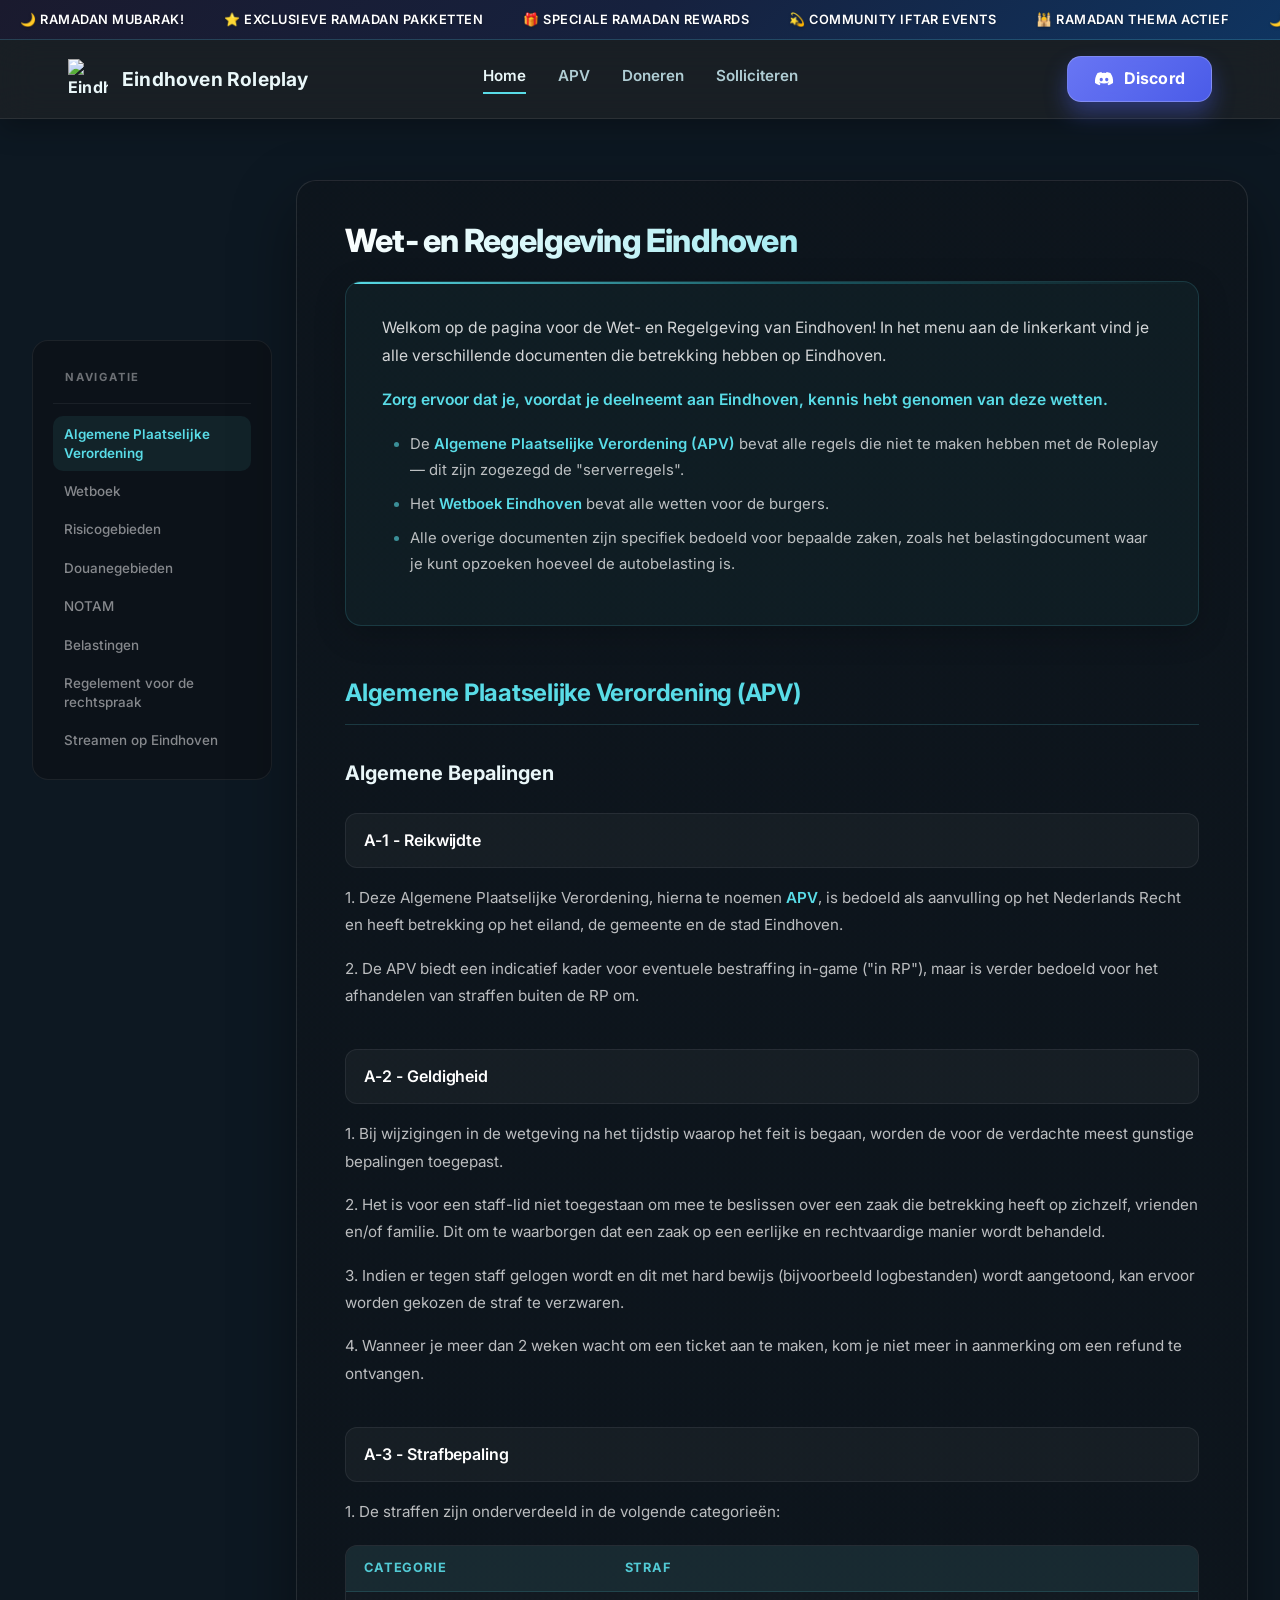
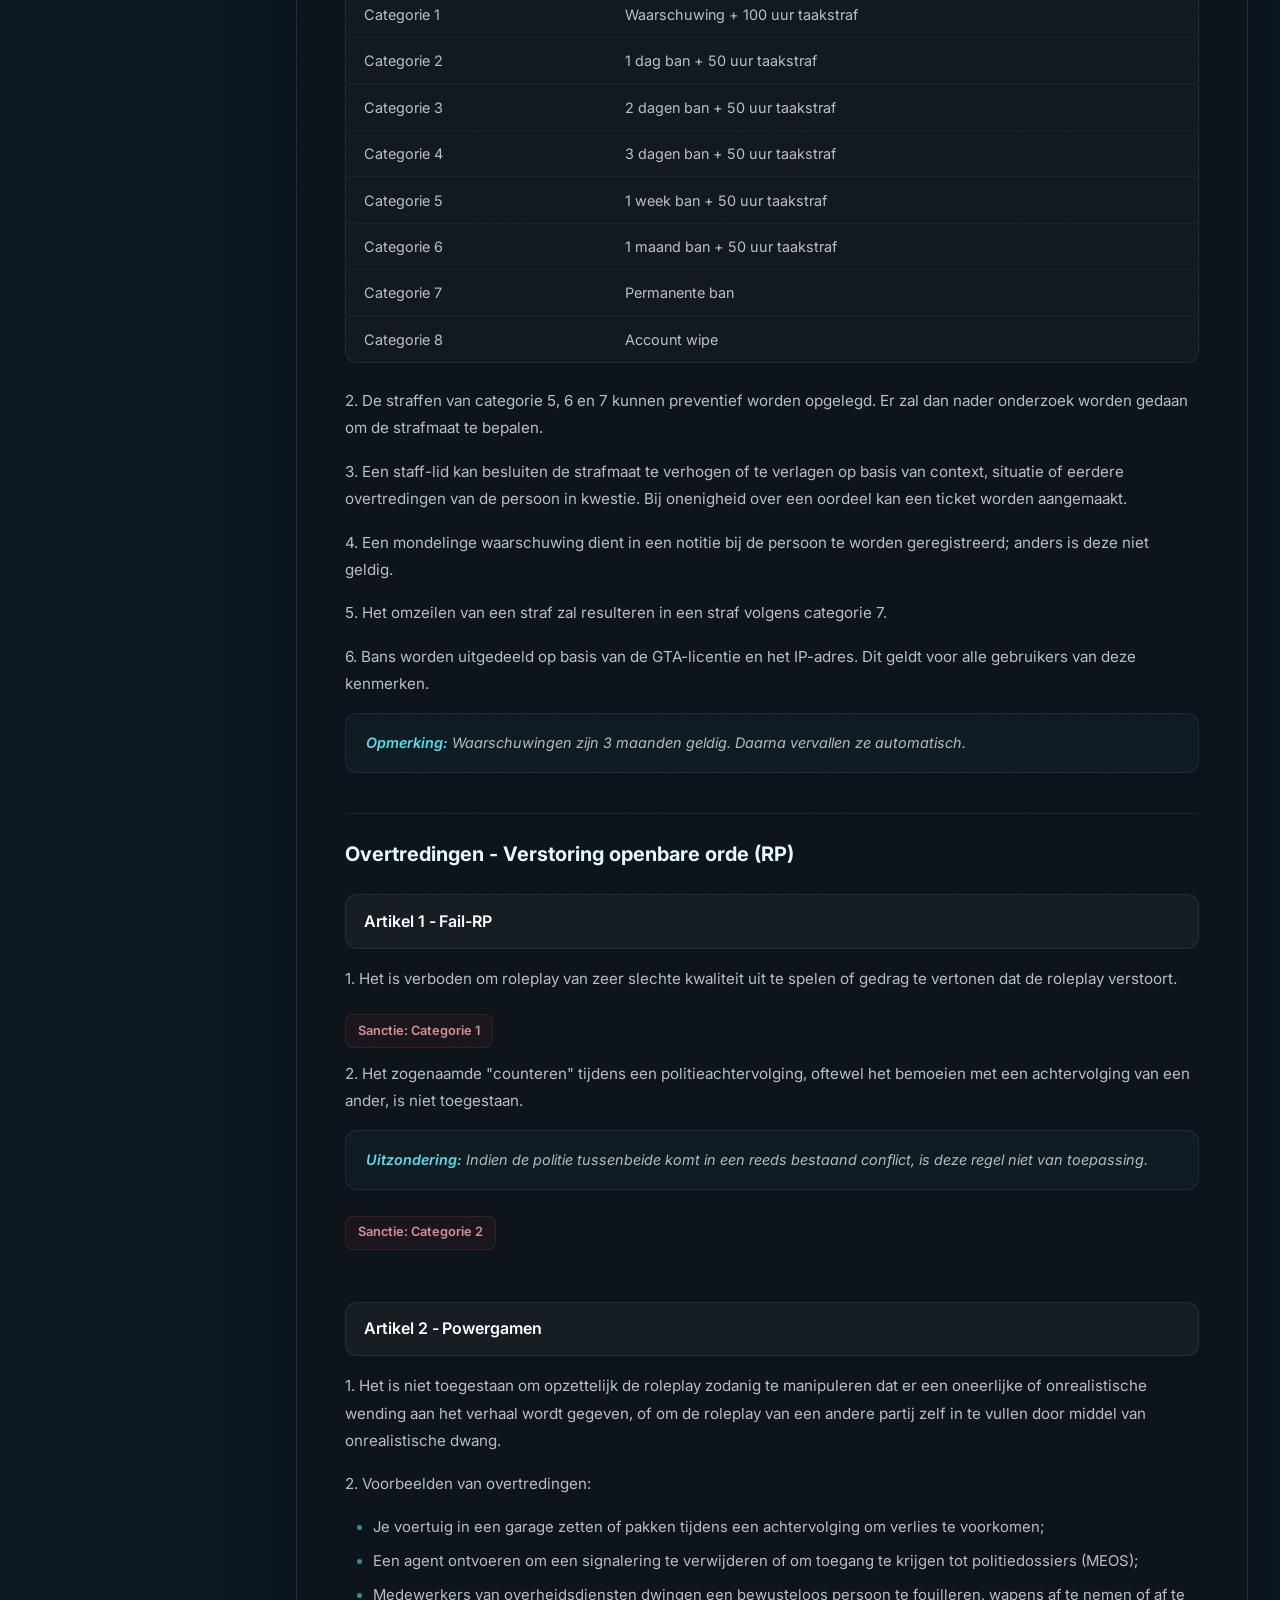
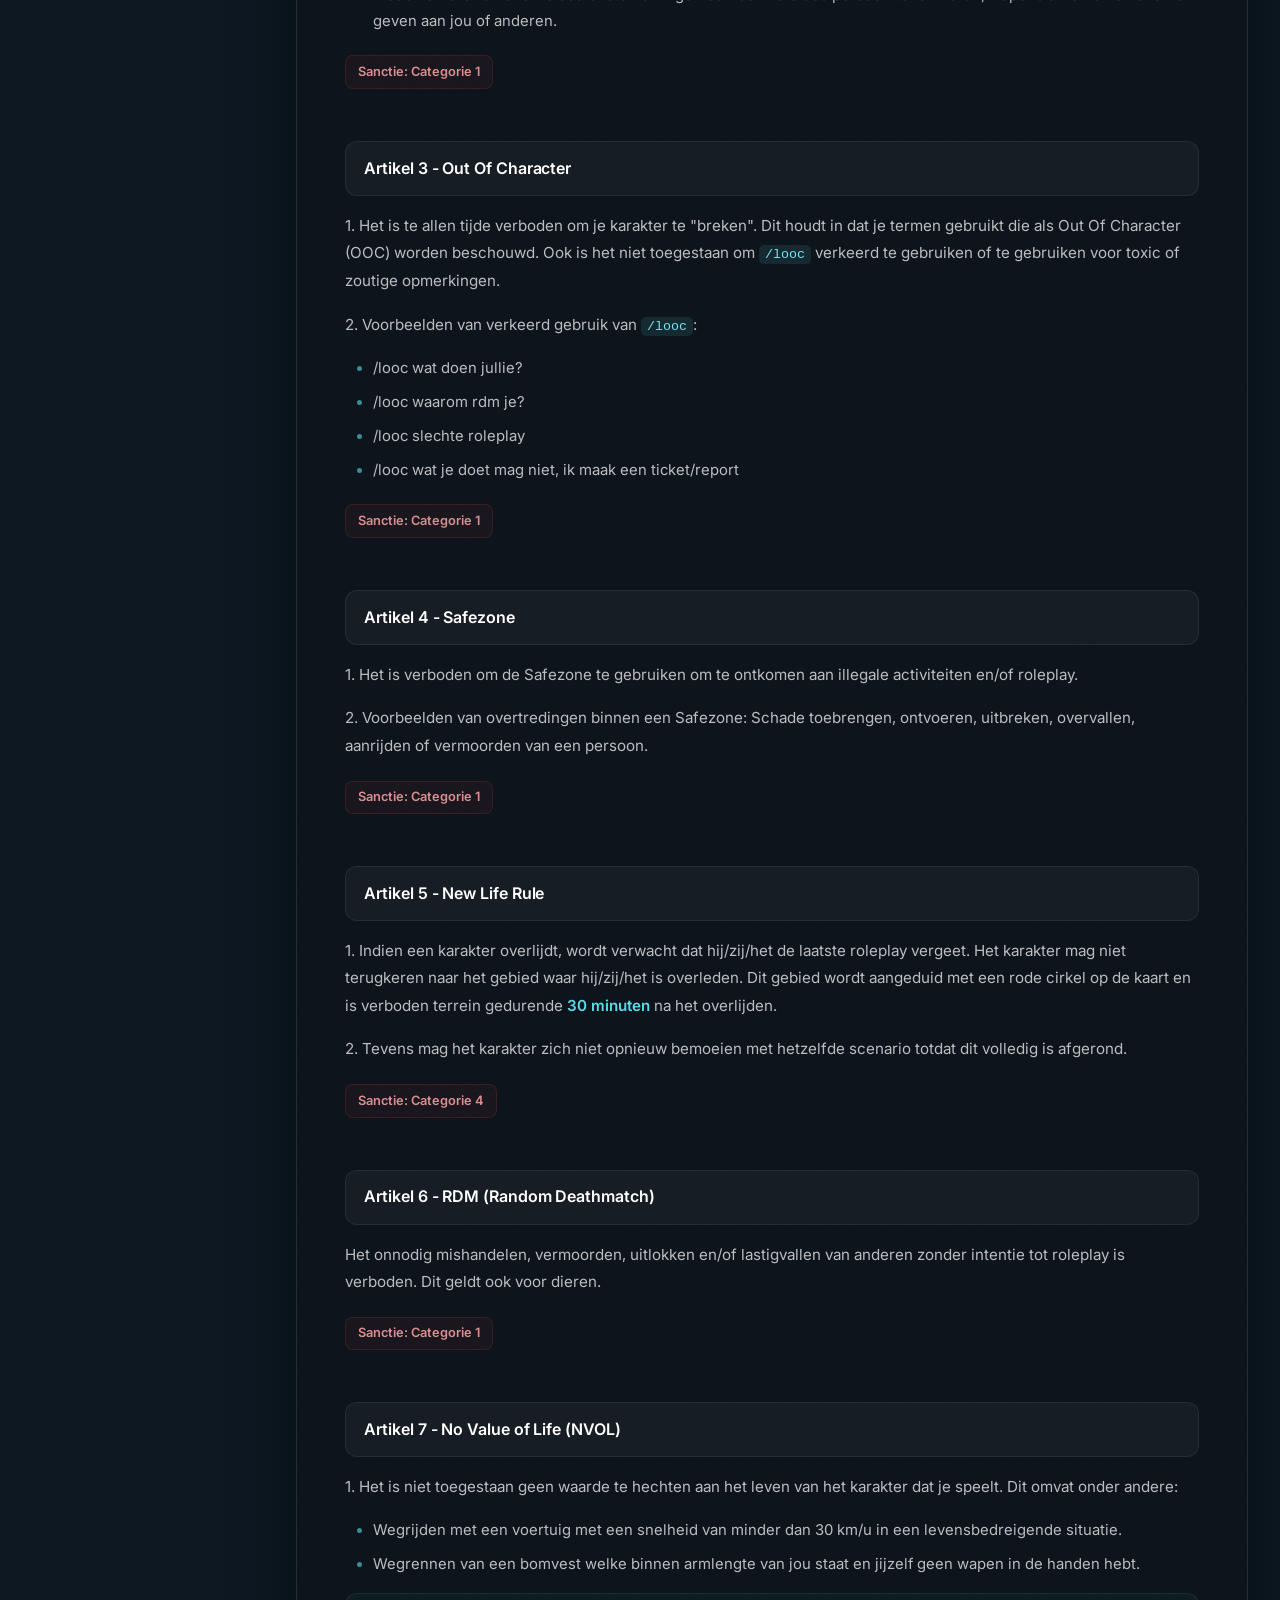
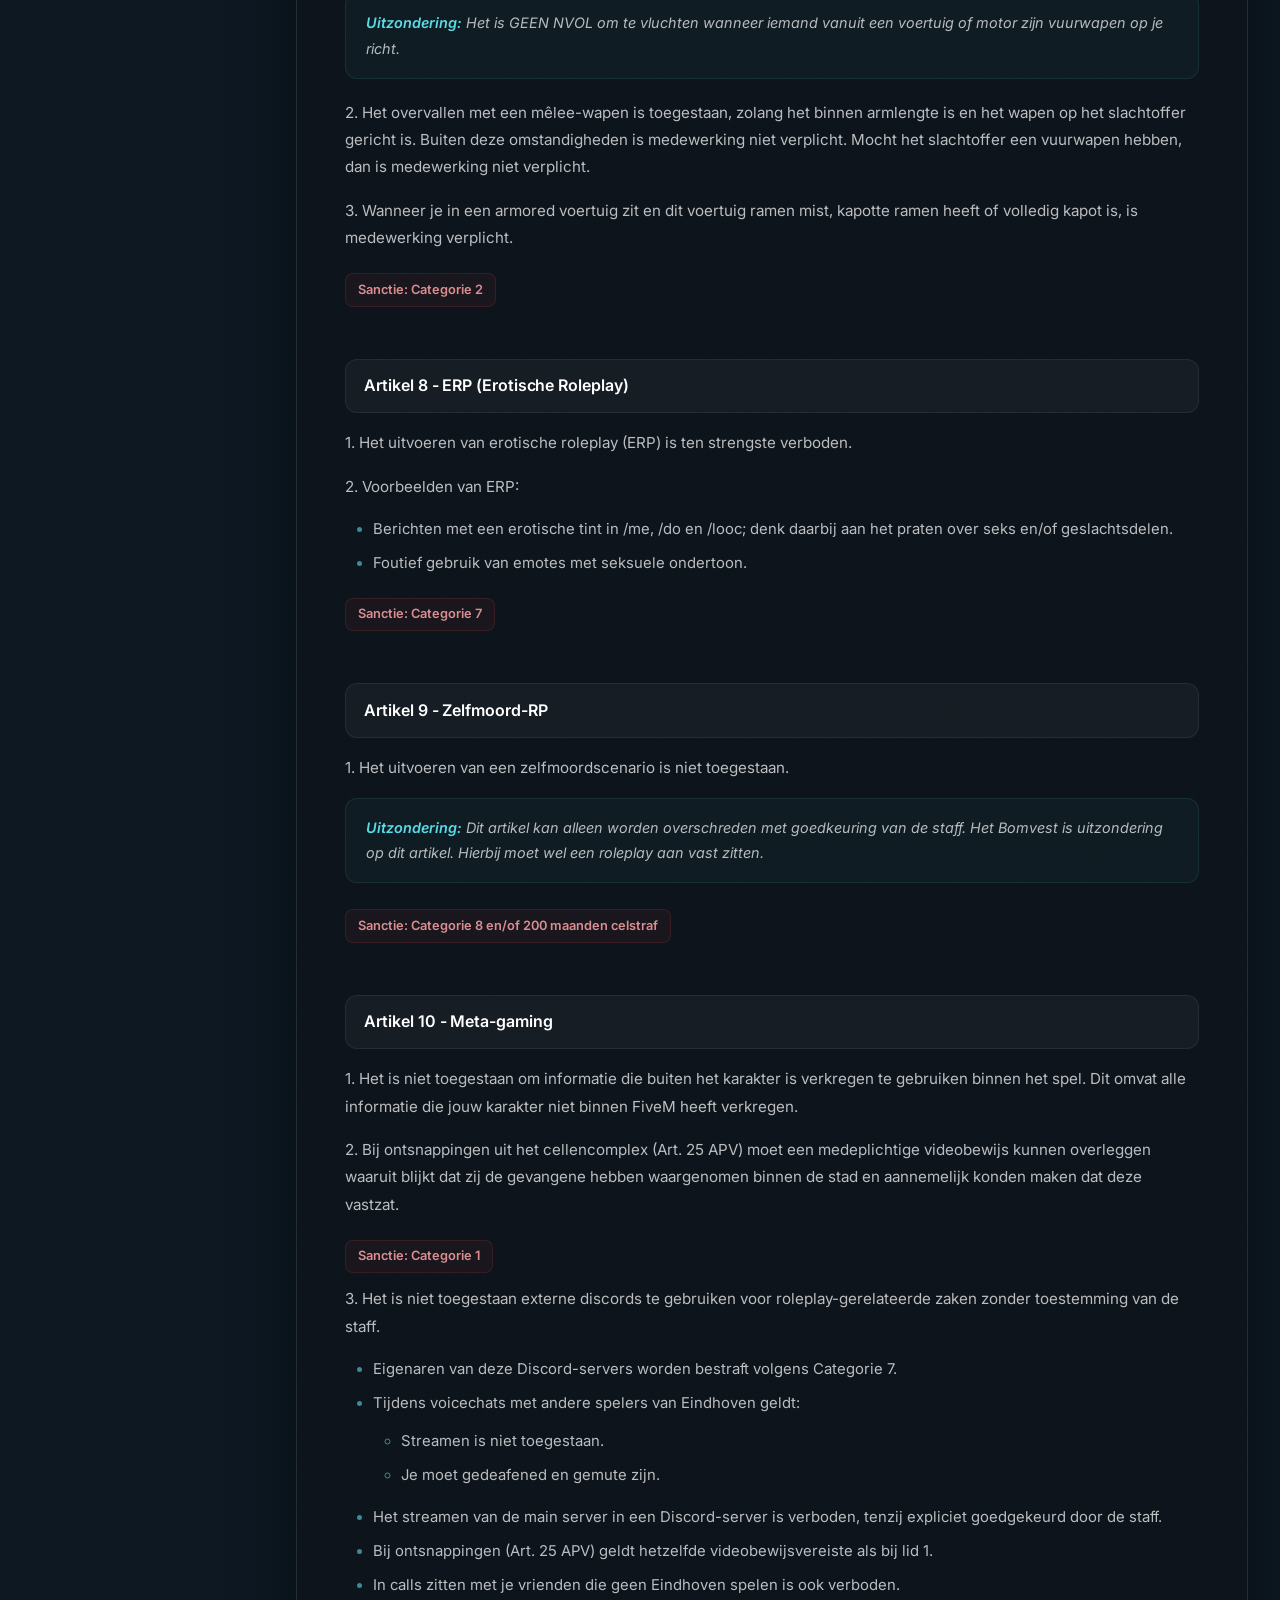
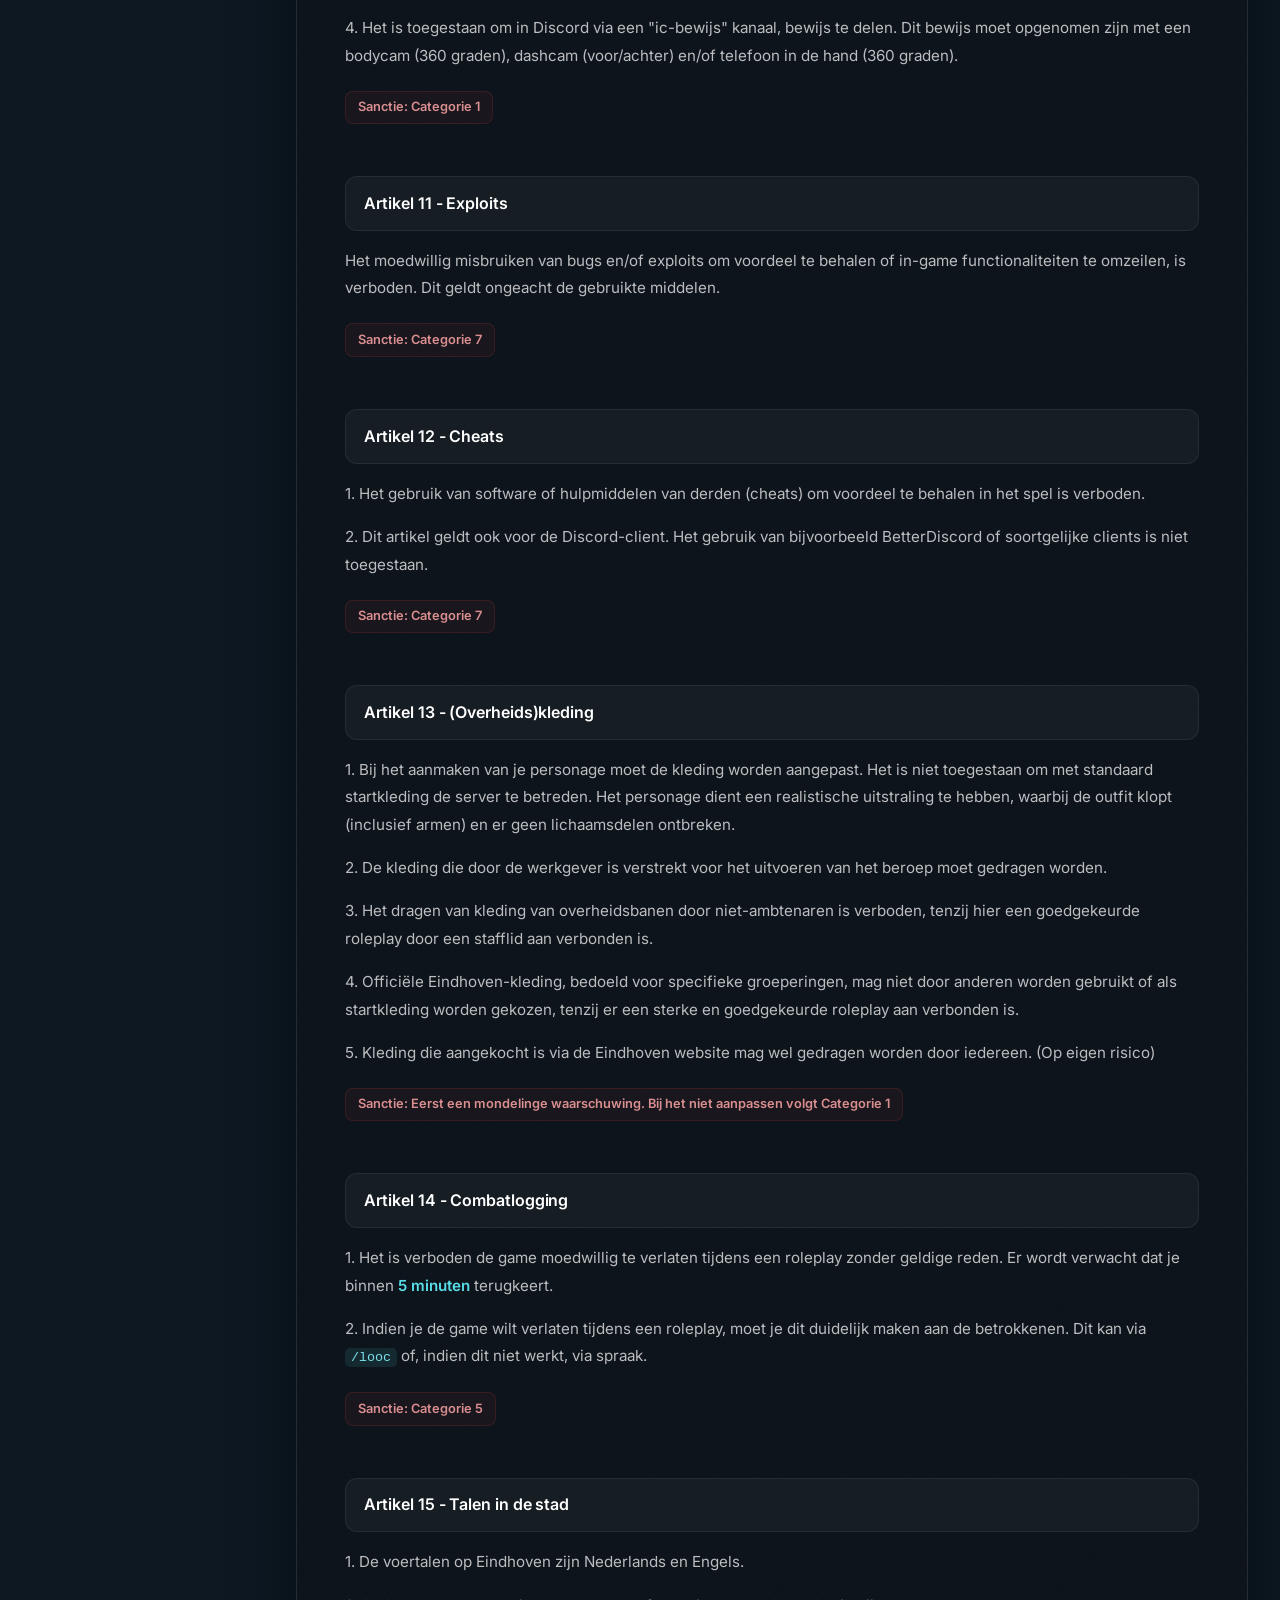
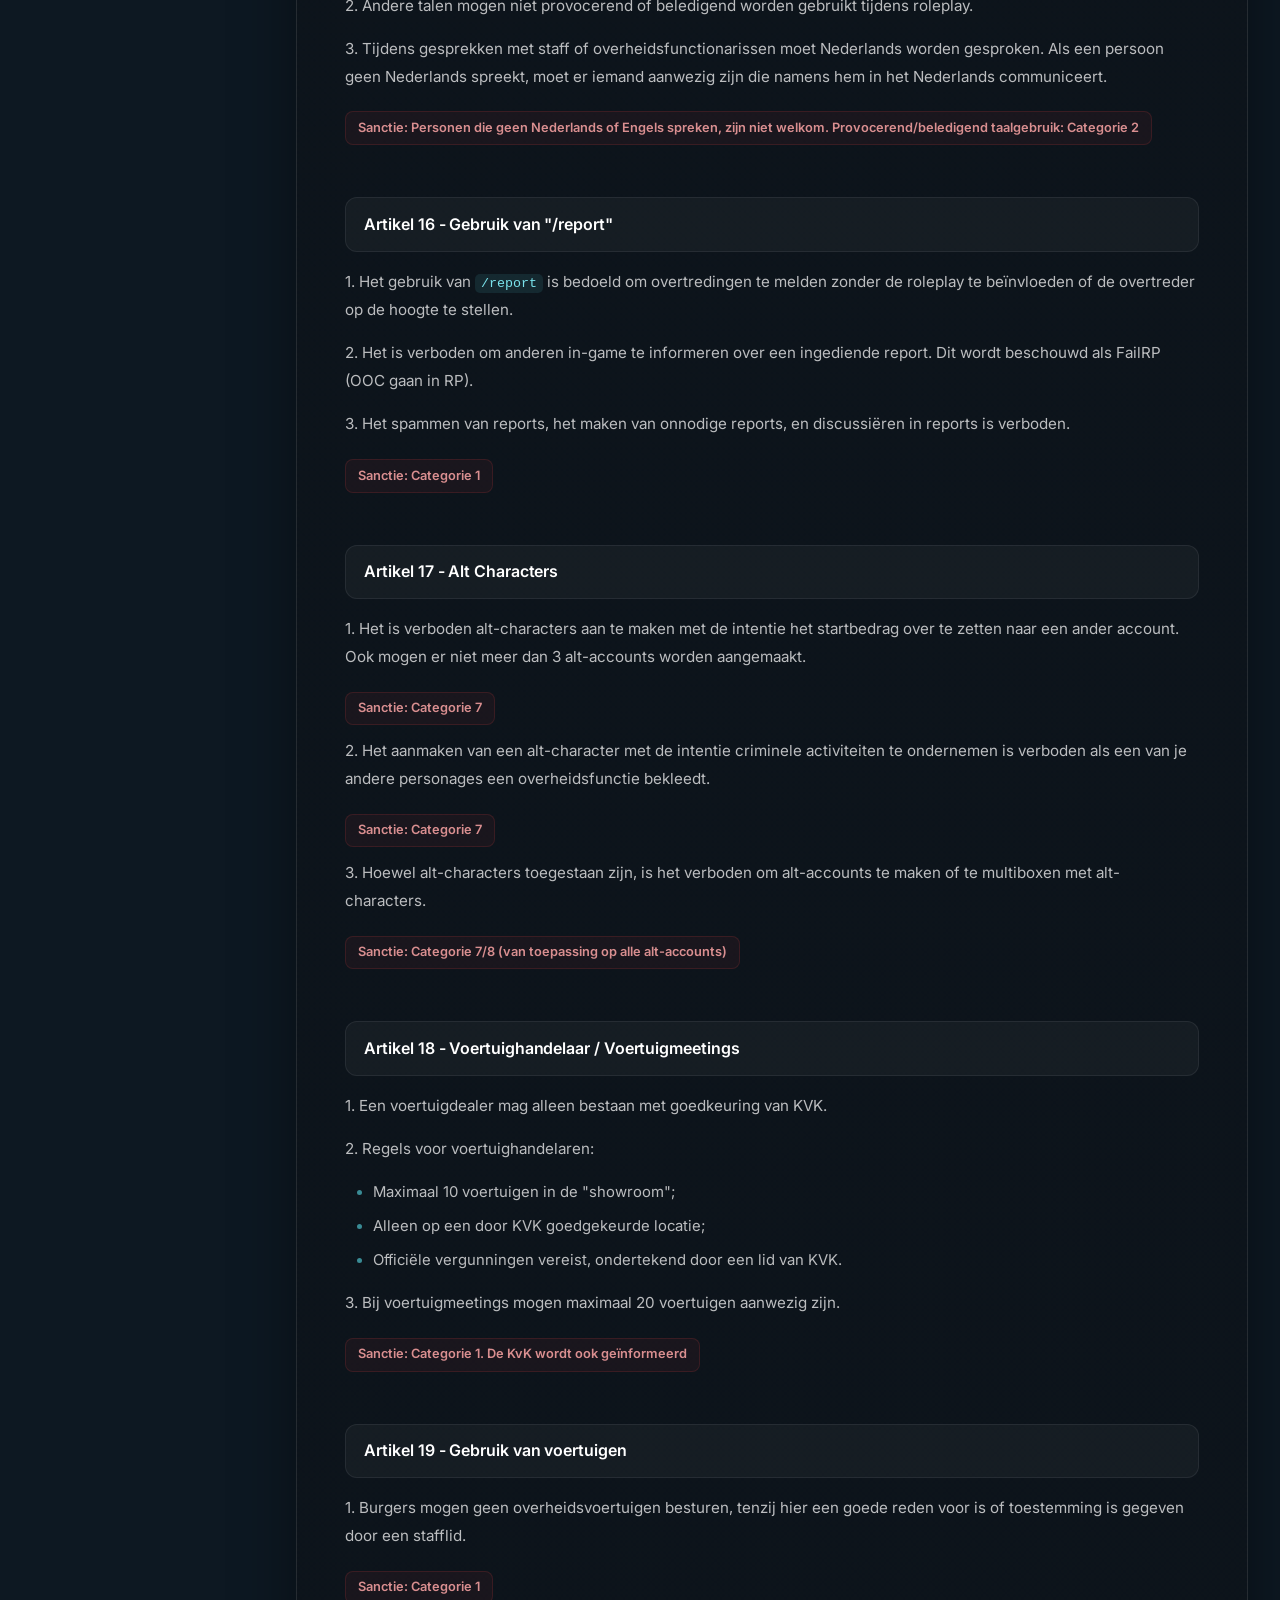
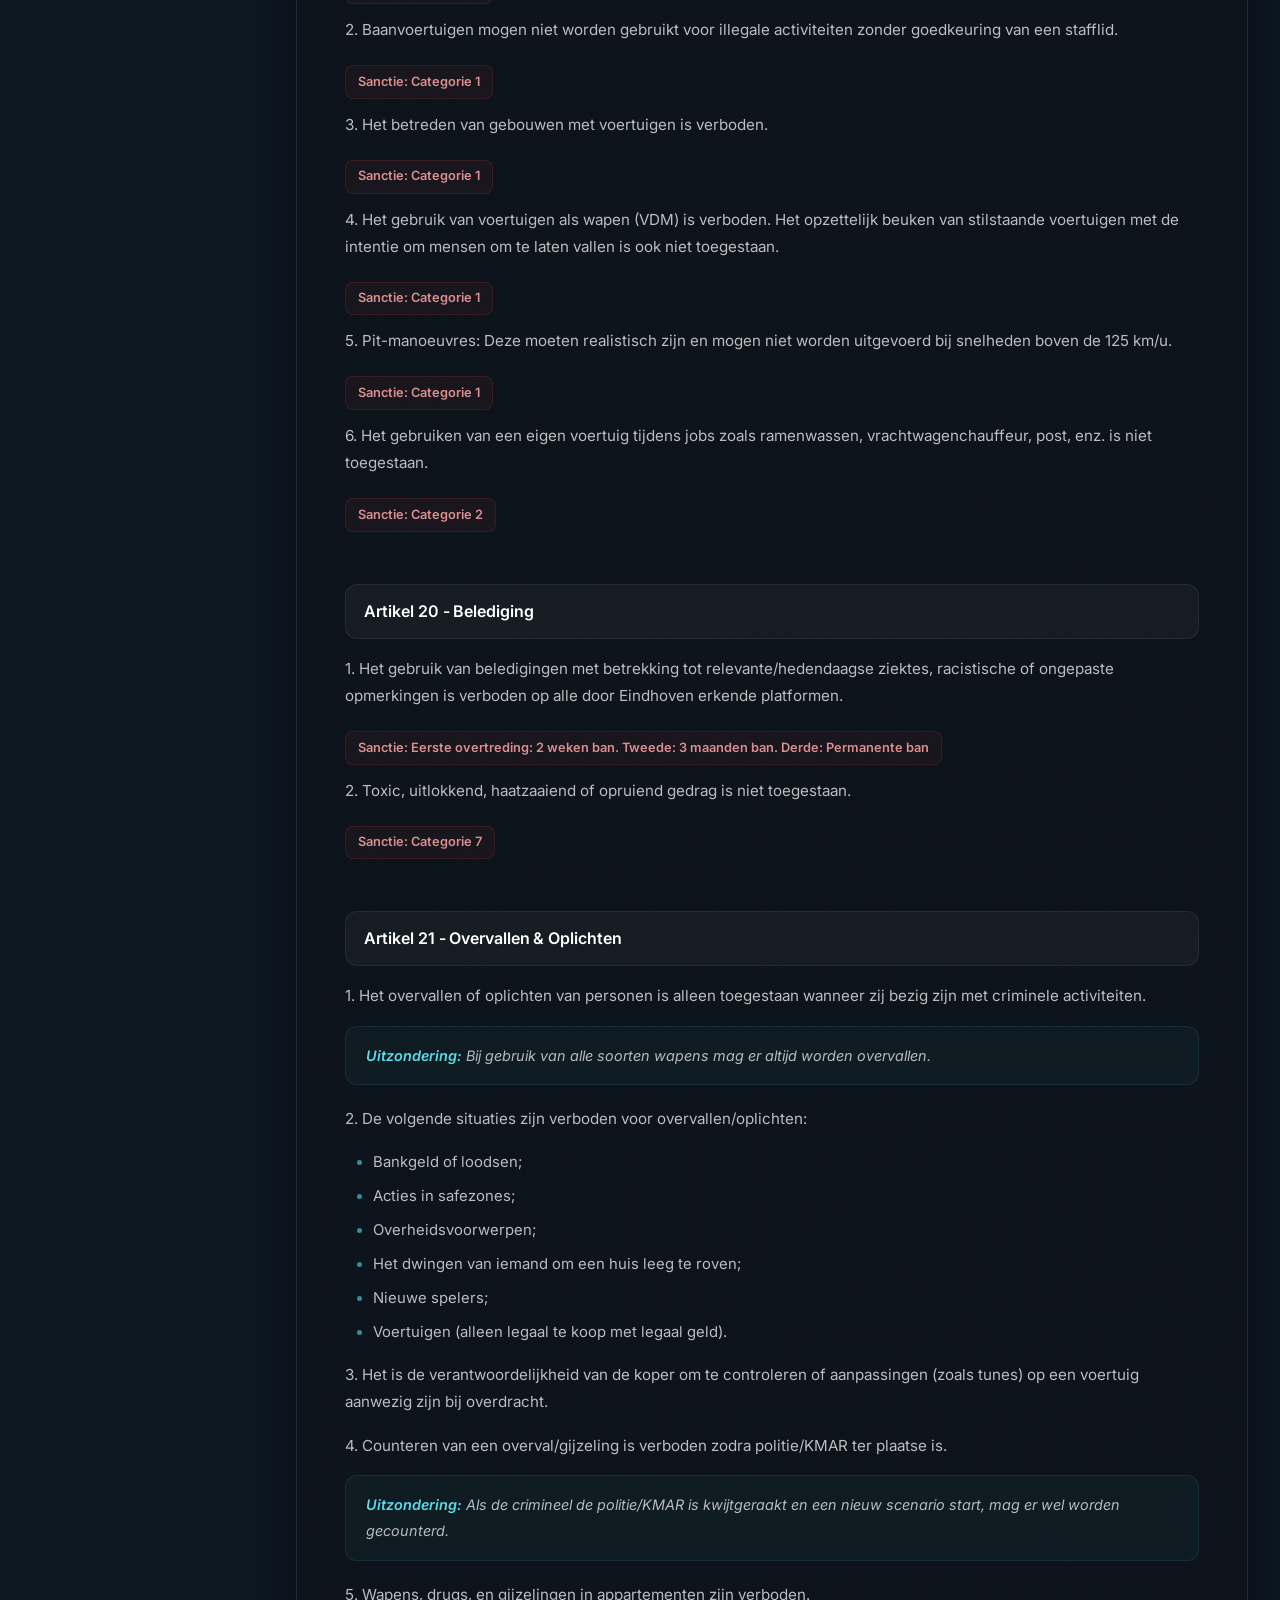
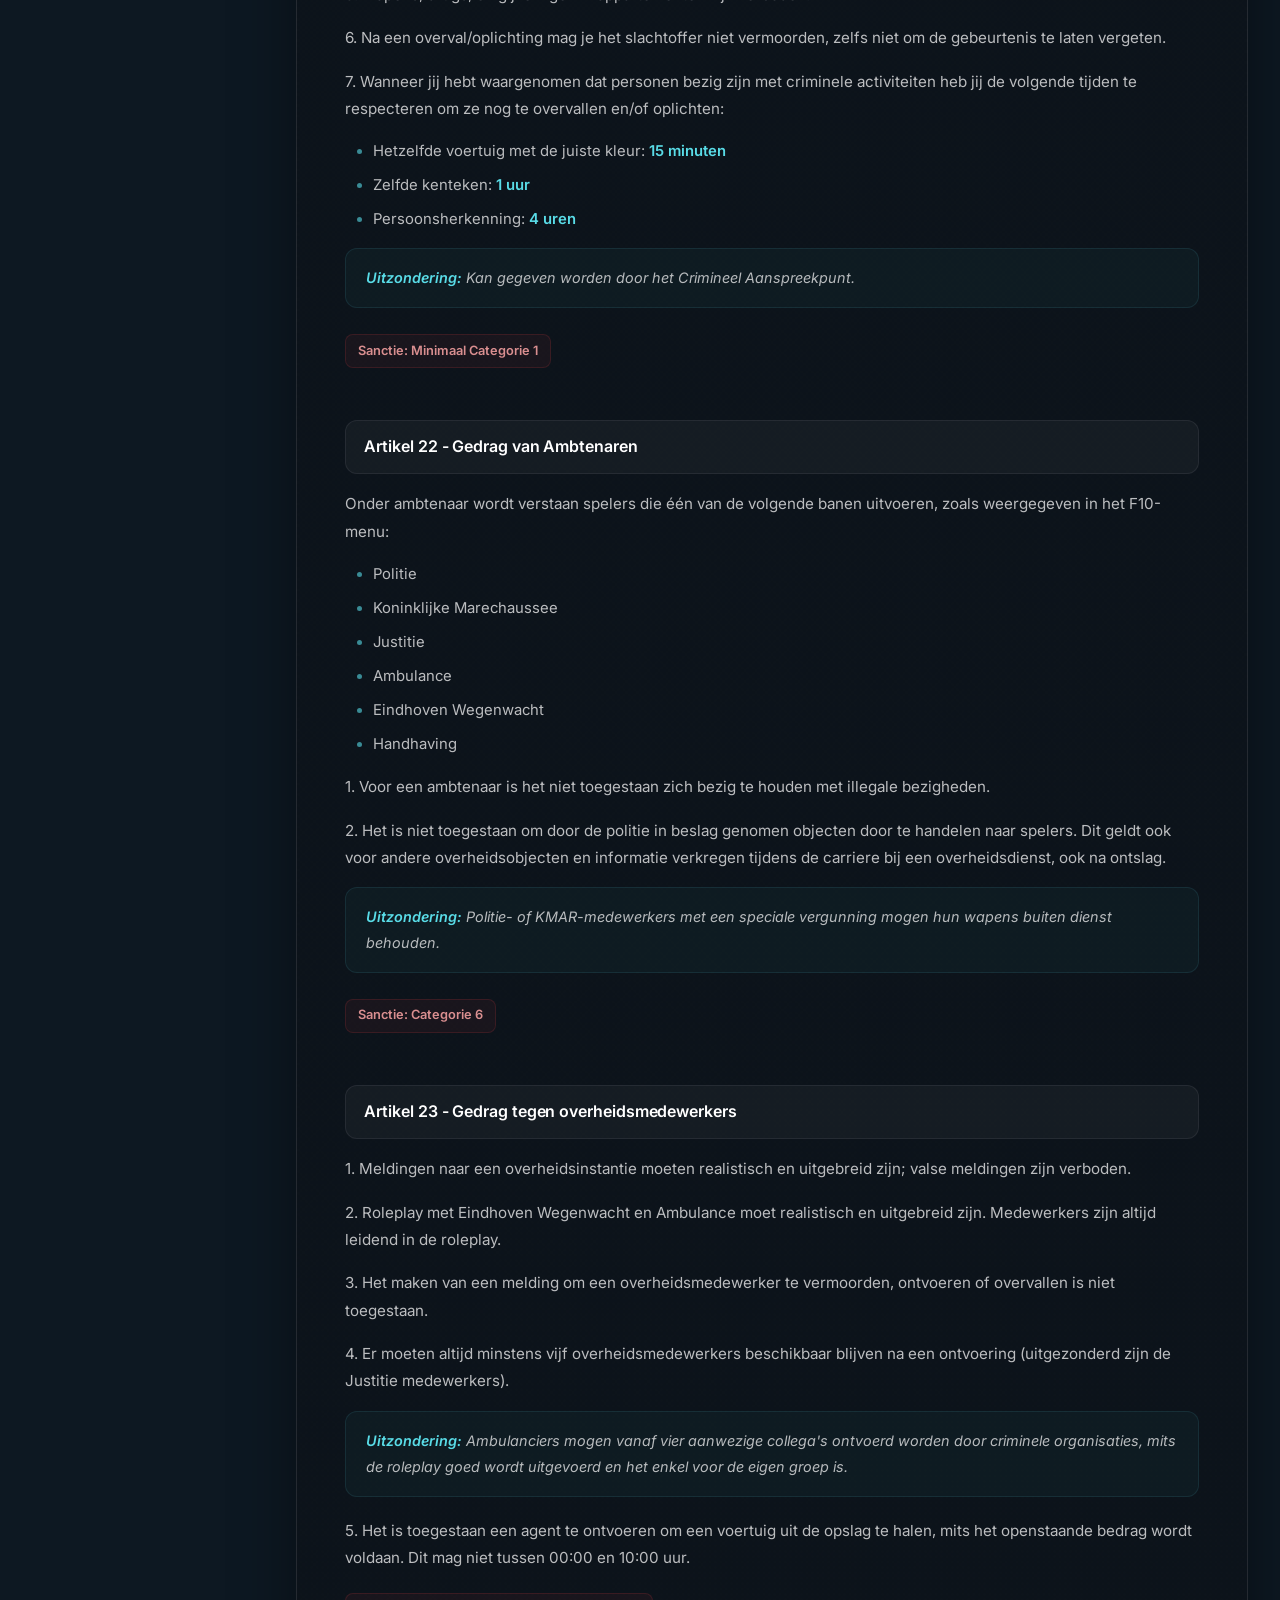
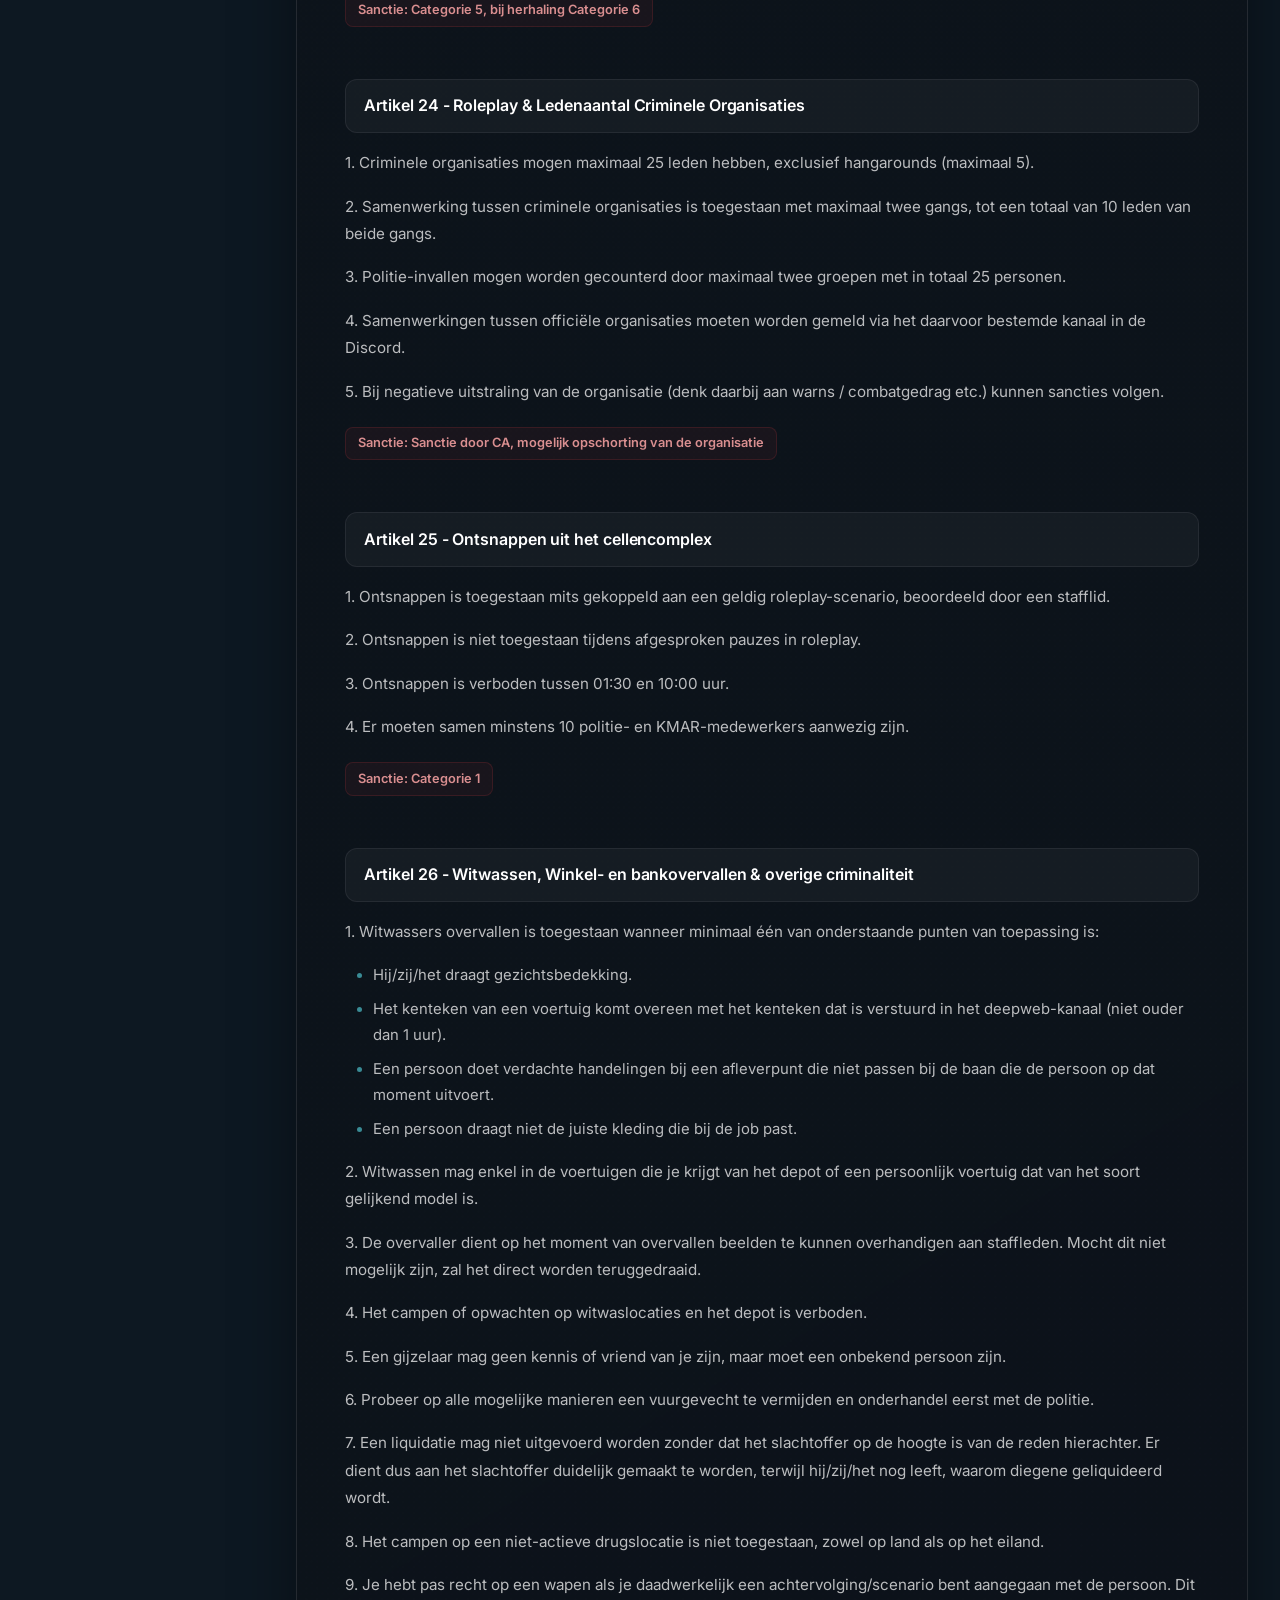
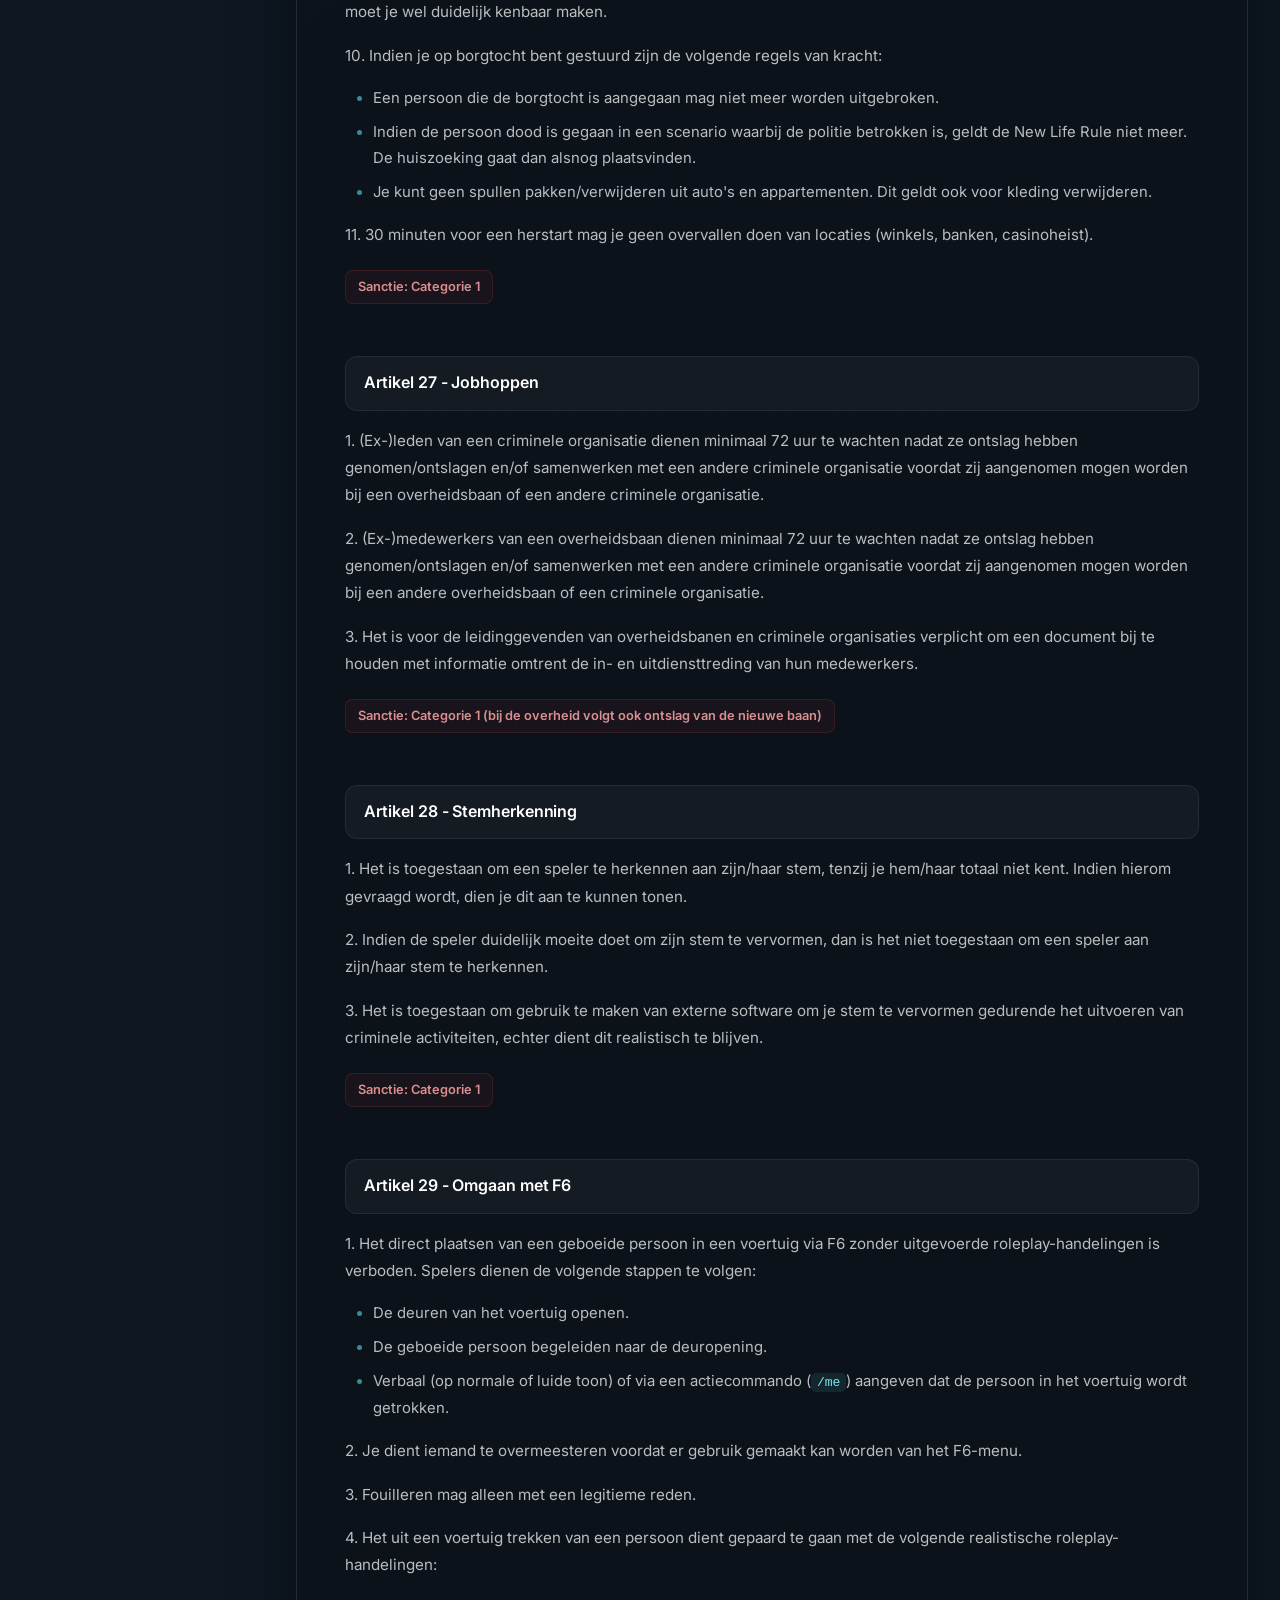
==== apv/index.html @ 14b37cbc "Create index.html" ====
<!DOCTYPE html>
<html lang="nl">
  <head>
    <meta charset="UTF-8" />
    <meta name="viewport" content="width=device-width, initial-scale=1.0" />
    <title>Eindhoven Roleplay | Regels & Wetgeving</title>
    <meta
      name="description"
      content="De officiële regelgeving van Eindhoven Roleplay: APV, Wetboek, Rechtspraak en meer."
    />
    <link rel="preconnect" href="https://fonts.googleapis.com" />
    <link rel="preconnect" href="https://fonts.gstatic.com" crossorigin />
    <link rel="dns-prefetch" href="https://fonts.googleapis.com" />
    <link rel="dns-prefetch" href="https://fonts.gstatic.com" />
    <link rel="dns-prefetch" href="https://discord.gg" />
    <link rel="dns-prefetch" href="https://eindhoven-roleplay.tebex.io" />
    <link
      href="https://fonts.googleapis.com/css2?family=Inter:wght@300;400;500;600;700;800;900&display=swap"
      rel="stylesheet"
    />
    <link rel="icon" type="image/png" href="../assets/images/favicon.png" />
    <link rel="stylesheet" href="../assets/css/styles.css" />
    <link rel="prefetch" href="/home" />
    <link rel="prefetch" href="/solliciteren" />
    <style>
      /* ── Performance ── */
      .docs-sidebar {
        will-change: transform;
        contain: layout style paint;
      }
      .docs-content {
        contain: layout style;
      }
      .docs-content section {
        contain: layout style;
      }

      /* ── Base ── */
      body.rules-page {
        background: #0d1822;
        min-height: 100vh;
      }

      .rules-layout {
        padding-top: 140px;
        min-height: 100vh;
      }

      .docs-container {
        display: grid;
        grid-template-columns: 260px 1fr;
        gap: 1.5rem;
        max-width: 1920px;
        margin: 0 auto;
        padding: 2.5rem 2rem 4rem;
        min-height: calc(100vh - 140px);
        contain: layout style;
        box-sizing: border-box;
        width: 100%;
        overflow: hidden;
      }

      /* ═══════════════════════════════════════
         SIDEBAR
         ═══════════════════════════════════════ */
      .docs-sidebar {
        position: sticky;
        top: 160px;
        height: fit-content;
        max-height: calc(100vh - 180px);
        overflow-y: auto;
        padding: 1.25rem;
        background: rgba(13, 18, 26, 0.95);
        border-radius: 16px;
        border: 1px solid rgba(255, 255, 255, 0.07);
      }

      .sidebar-header {
        display: flex;
        align-items: center;
        gap: 10px;
        padding: 0.5rem 0.75rem 1rem;
        margin-bottom: 0.25rem;
        border-bottom: 1px solid rgba(255, 255, 255, 0.06);
      }

      .sidebar-header span {
        font-size: 0.7rem;
        font-weight: 700;
        text-transform: uppercase;
        letter-spacing: 0.16em;
        color: rgba(255, 255, 255, 0.4);
      }

      .docs-sidebar nav ul {
        list-style: none;
        display: flex;
        flex-direction: column;
        gap: 2px;
        padding-top: 0.5rem;
      }

      .docs-sidebar nav ul li a {
        display: flex;
        align-items: center;
        padding: 0.55rem 0.7rem;
        border-radius: 10px;
        color: rgba(255, 255, 255, 0.5);
        font-size: 0.84rem;
        font-weight: 500;
        line-height: 1.4;
        transition: color 0.2s ease, background-color 0.2s ease;
        text-decoration: none;
      }

      .docs-sidebar nav ul li a:hover {
        background: rgba(255, 255, 255, 0.05);
        color: rgba(255, 255, 255, 0.85);
      }

      .docs-sidebar nav ul li a.active {
        background: rgba(89, 220, 231, 0.08);
        color: #59dce7;
        font-weight: 600;
      }

      .docs-sidebar::-webkit-scrollbar {
        width: 3px;
      }
      .docs-sidebar::-webkit-scrollbar-track {
        background: transparent;
      }
      .docs-sidebar::-webkit-scrollbar-thumb {
        background: rgba(255, 255, 255, 0.1);
        border-radius: 3px;
      }
      .docs-sidebar::-webkit-scrollbar-thumb:hover {
        background: rgba(255, 255, 255, 0.2);
      }

      /* ═══════════════════════════════════════
         MAIN CONTENT AREA
         ═══════════════════════════════════════ */
      .docs-content {
        padding: 2.5rem 3rem;
        background: linear-gradient(150deg, rgba(14, 21, 29, 0.95), rgba(11, 16, 23, 0.98));
        border-radius: 20px;
        border: 1px solid rgba(255, 255, 255, 0.1);
        box-shadow: 0 24px 64px rgba(0, 0, 0, 0.4);
        min-height: 800px;
      }

      /* ── Section Spacing ── */
      .docs-content section + section {
        margin-top: 4rem;
        padding-top: 3rem;
        border-top: 1px solid rgba(255, 255, 255, 0.06);
      }

      /* ── Typography ── */
      .docs-content h1 {
        font-size: 2.25rem;
        margin-bottom: 1.25rem;
        color: #eaf7f9;
        font-weight: 800;
        line-height: 1.25;
        letter-spacing: -0.025em;
        background: linear-gradient(135deg, #ffffff 0%, #59dce7 100%);
        -webkit-background-clip: text;
        -webkit-text-fill-color: transparent;
        background-clip: text;
      }

      .docs-content h2 {
        font-size: 1.5rem;
        margin: 3rem 0 1.25rem;
        padding-bottom: 0.75rem;
        border-bottom: 1px solid rgba(89, 220, 231, 0.18);
        color: #59dce7;
        font-weight: 700;
        letter-spacing: -0.01em;
      }

      .docs-content h3 {
        font-size: 1.25rem;
        margin: 2.5rem 0 1rem;
        padding-top: 1.5rem;
        border-top: 1px solid rgba(255, 255, 255, 0.06);
        color: #eaf7f9;
        font-weight: 700;
      }

      .docs-content h1 + h3,
      .docs-content h2 + h3,
      .docs-content .docs-intro + h3,
      .docs-content section > h3:first-of-type {
        border-top: none;
        padding-top: 0;
        margin-top: 2rem;
      }

      .docs-content h4 {
        font-size: 1rem;
        margin: 2.5rem 0 1rem;
        padding: 0.85rem 1.15rem;
        background: rgba(255, 255, 255, 0.04);
        border: 1px solid rgba(255, 255, 255, 0.07);
        border-radius: 12px;
        color: #ffffff;
        font-weight: 600;
        letter-spacing: -0.005em;
      }

      .docs-content h1 + h4,
      .docs-content h2 + h4,
      .docs-content h3 + h4,
      .docs-content .docs-intro + h4,
      .docs-content section > h4:first-of-type {
        margin-top: 1.5rem;
      }

      .docs-content p {
        margin-bottom: 1rem;
        line-height: 1.8;
        color: rgba(255, 255, 255, 0.72);
        font-size: 0.95rem;
      }

      .docs-content ul,
      .docs-content ol {
        margin: 0.75rem 0 1rem 1.75rem;
        color: rgba(255, 255, 255, 0.72);
      }

      .docs-content li {
        margin-bottom: 0.5rem;
        line-height: 1.75;
        font-size: 0.93rem;
      }

      .docs-content li::marker {
        color: rgba(89, 220, 231, 0.6);
      }

      .docs-content strong {
        color: #59dce7;
        font-weight: 600;
      }

      .docs-content code {
        background: rgba(89, 220, 231, 0.1);
        color: #7ae3ec;
        padding: 0.15em 0.45em;
        border-radius: 5px;
        font-size: 0.88em;
        font-family: 'SF Mono', 'Fira Code', monospace;
      }

      /* ── Tables ── */
      .docs-content table {
        width: 100%;
        margin: 1.25rem 0 1.5rem;
        border-collapse: separate;
        border-spacing: 0;
        border-radius: 12px;
        overflow: hidden;
        border: 1px solid rgba(255, 255, 255, 0.08);
        background: rgba(255, 255, 255, 0.025);
      }

      .docs-content table th {
        background: rgba(89, 220, 231, 0.08);
        padding: 0.75rem 1.15rem;
        text-align: left;
        font-weight: 700;
        color: rgba(89, 220, 231, 0.9);
        font-size: 0.8rem;
        text-transform: uppercase;
        letter-spacing: 0.06em;
        border-bottom: 1px solid rgba(89, 220, 231, 0.15);
      }

      .docs-content table td {
        padding: 0.7rem 1.15rem;
        border-bottom: 1px solid rgba(255, 255, 255, 0.04);
        color: rgba(255, 255, 255, 0.72);
        font-size: 0.9rem;
      }

      .docs-content table tr:last-child td {
        border-bottom: none;
      }

      .docs-content table tr:hover td {
        background: rgba(89, 220, 231, 0.04);
      }

      /* ── Blockquotes ── */
      .docs-content blockquote {
        margin: 1rem 0 1.25rem;
        padding: 1rem 1.25rem;
        background: rgba(89, 220, 231, 0.04);
        border: 1px solid rgba(89, 220, 231, 0.1);
        border-radius: 12px;
      }

      .docs-content blockquote p {
        color: rgba(255, 255, 255, 0.7);
        font-style: italic;
        font-size: 0.9rem;
        margin-bottom: 0;
      }

      /* ── Sanctie Badge ── */
      .sanctie-badge {
        display: inline-flex;
        align-items: center;
        padding: 0.35rem 0.75rem;
        background: rgba(239, 68, 68, 0.06);
        border: 1px solid rgba(239, 68, 68, 0.15);
        border-radius: 8px;
        color: rgba(252, 165, 165, 0.85);
        font-size: 0.8rem;
        font-weight: 600;
        margin: 0.35rem 0 0.75rem;
      }

      /* ── Intro Box ── */
      .docs-intro {
        padding: 2rem 2.25rem;
        background: rgba(89, 220, 231, 0.04);
        border: 1px solid rgba(89, 220, 231, 0.15);
        border-radius: 16px;
        margin-bottom: 2.5rem;
        position: relative;
        overflow: hidden;
        box-shadow: 0 8px 32px rgba(0, 0, 0, 0.2);
      }

      .docs-intro::before {
        content: '';
        position: absolute;
        top: 0;
        left: 0;
        right: 0;
        height: 2px;
        background: linear-gradient(to right, #59dce7, rgba(43, 184, 195, 0.4), transparent);
      }

      .docs-intro p {
        color: rgba(255, 255, 255, 0.82);
        font-size: 0.98rem;
        line-height: 1.8;
      }

      .docs-intro ul {
        margin-top: 0.75rem;
      }

      .docs-intro li {
        font-size: 0.93rem;
        color: rgba(255, 255, 255, 0.72);
      }

      /* ═══════════════════════════════════════
         RESPONSIVE
         ═══════════════════════════════════════ */
      @media (max-width: 1600px) {
        .docs-container {
          grid-template-columns: 250px 1fr;
        }
      }

      @media (max-width: 1400px) {
        .docs-container {
          grid-template-columns: 240px 1fr;
        }
        .docs-content h1 {
          font-size: 2rem;
        }
      }

      @media (max-width: 1200px) {
        .docs-container {
          grid-template-columns: 1fr;
          padding: 2rem 1.5rem;
        }
        .docs-sidebar {
          position: relative;
          top: 0;
          max-height: none;
          min-width: 0;
        }
        .docs-content {
          min-width: 0;
        }
        .rules-layout {
          padding-top: 120px;
        }
      }

      @media (max-width: 768px) {
        .rules-layout {
          padding-top: 100px;
          overflow-x: hidden;
        }
        .docs-container {
          padding: 1rem 16px;
        }
        .docs-sidebar {
          width: 100%;
          box-sizing: border-box;
          overflow: hidden;
        }
        .docs-content {
          padding: 1.5rem 1.25rem;
          border-radius: 16px;
          width: 100%;
          box-sizing: border-box;
          overflow: hidden;
          min-width: 0;
        }
        .docs-content h1 {
          font-size: 1.5rem;
        }
        .docs-content h2 {
          font-size: 1.2rem;
          margin: 2rem 0 1rem;
        }
        .docs-content h3 {
          font-size: 1.1rem;
          margin: 1.75rem 0 0.75rem;
        }
        .docs-content h4 {
          padding: 0.75rem 1rem;
          font-size: 0.95rem;
          margin: 1.75rem 0 0.75rem;
        }
        .docs-intro {
          padding: 1.25rem 1rem;
        }
        .docs-intro p,
        .docs-content p {
          font-size: 0.9rem;
          word-break: break-word;
        }
        .docs-content table {
          width: 100%;
          table-layout: fixed;
        }
        .docs-content table th,
        .docs-content table td {
          padding: 0.6rem 0.85rem;
          font-size: 0.82rem;
          white-space: normal;
          word-break: break-word;
        }
        .docs-sidebar {
          border-radius: 14px;
          padding: 1rem;
        }
        .docs-sidebar nav ul li a {
          font-size: 0.8rem;
          padding: 0.5rem 0.6rem;
        }
      }
    </style>
  </head>
  <body class="rules-page">
    <!-- Navbar and promo-bar will be injected by script.js -->

    <!-- Main Content -->
    <main class="rules-layout">
      <div class="docs-container">
        <!-- Sidebar Navigation -->
        <aside class="docs-sidebar">
          <div class="sidebar-header">
            <span>Navigatie</span>
          </div>
          <nav>
            <ul>
              <li><a href="#apv" class="active">Algemene Plaatselijke Verordening</a></li>
              <li><a href="#wetboek">Wetboek</a></li>
              <li><a href="#risicogebieden">Risicogebieden</a></li>
              <li><a href="#douanegebieden">Douanegebieden</a></li>
              <li><a href="#notam">NOTAM</a></li>
              <li><a href="#belastingen">Belastingen</a></li>
              <li><a href="#rechtspraak">Regelement voor de rechtspraak</a></li>
              <li><a href="#streamen">Streamen op Eindhoven</a></li>
            </ul>
          </nav>
        </aside>

        <!-- Main Content Area -->
        <div class="docs-content">
          <!-- APV Section -->
          <section id="apv">
            <h1>Wet- en Regelgeving Eindhoven</h1>
            
            <div class="docs-intro">
              <p>
                Welkom op de pagina voor de Wet- en Regelgeving van Eindhoven! In het menu aan de linkerkant vind je alle verschillende documenten die betrekking hebben op Eindhoven.
              </p>
              <p>
                <strong>Zorg ervoor dat je, voordat je deelneemt aan Eindhoven, kennis hebt genomen van deze wetten.</strong>
              </p>
              <ul>
                <li>De <strong>Algemene Plaatselijke Verordening (APV)</strong> bevat alle regels die niet te maken hebben met de Roleplay — dit zijn zogezegd de "serverregels".</li>
                <li>Het <strong>Wetboek Eindhoven</strong> bevat alle wetten voor de burgers.</li>
                <li>Alle overige documenten zijn specifiek bedoeld voor bepaalde zaken, zoals het belastingdocument waar je kunt opzoeken hoeveel de autobelasting is.</li>
              </ul>
            </div>

            <h2>Algemene Plaatselijke Verordening (APV)</h2>

            <h3>Algemene Bepalingen</h3>
            
            <h4>A-1 - Reikwijdte</h4>
            <p>1. Deze Algemene Plaatselijke Verordening, hierna te noemen <strong>APV</strong>, is bedoeld als aanvulling op het Nederlands Recht en heeft betrekking op het eiland, de gemeente en de stad Eindhoven.</p>
            <p>2. De APV biedt een indicatief kader voor eventuele bestraffing in-game ("in RP"), maar is verder bedoeld voor het afhandelen van straffen buiten de RP om.</p>

            <h4>A-2 - Geldigheid</h4>
            <p>1. Bij wijzigingen in de wetgeving na het tijdstip waarop het feit is begaan, worden de voor de verdachte meest gunstige bepalingen toegepast.</p>
            <p>2. Het is voor een staff-lid niet toegestaan om mee te beslissen over een zaak die betrekking heeft op zichzelf, vrienden en/of familie. Dit om te waarborgen dat een zaak op een eerlijke en rechtvaardige manier wordt behandeld.</p>
            <p>3. Indien er tegen staff gelogen wordt en dit met hard bewijs (bijvoorbeeld logbestanden) wordt aangetoond, kan ervoor worden gekozen de straf te verzwaren.</p>
            <p>4. Wanneer je meer dan 2 weken wacht om een ticket aan te maken, kom je niet meer in aanmerking om een refund te ontvangen.</p>

            <h4>A-3 - Strafbepaling</h4>
            <p>1. De straffen zijn onderverdeeld in de volgende categorieën:</p>
            <table>
              <thead>
                <tr>
                  <th>Categorie</th>
                  <th>Straf</th>
                </tr>
              </thead>
              <tbody>
                <tr>
                  <td>Categorie 1</td>
                  <td>Waarschuwing + 100 uur taakstraf</td>
                </tr>
                <tr>
                  <td>Categorie 2</td>
                  <td>1 dag ban + 50 uur taakstraf</td>
                </tr>
                <tr>
                  <td>Categorie 3</td>
                  <td>2 dagen ban + 50 uur taakstraf</td>
                </tr>
                <tr>
                  <td>Categorie 4</td>
                  <td>3 dagen ban + 50 uur taakstraf</td>
                </tr>
                <tr>
                  <td>Categorie 5</td>
                  <td>1 week ban + 50 uur taakstraf</td>
                </tr>
                <tr>
                  <td>Categorie 6</td>
                  <td>1 maand ban + 50 uur taakstraf</td>
                </tr>
                <tr>
                  <td>Categorie 7</td>
                  <td>Permanente ban</td>
                </tr>
                <tr>
                  <td>Categorie 8</td>
                  <td>Account wipe</td>
                </tr>
              </tbody>
            </table>

            <p>2. De straffen van categorie 5, 6 en 7 kunnen preventief worden opgelegd. Er zal dan nader onderzoek worden gedaan om de strafmaat te bepalen.</p>
            <p>3. Een staff-lid kan besluiten de strafmaat te verhogen of te verlagen op basis van context, situatie of eerdere overtredingen van de persoon in kwestie. Bij onenigheid over een oordeel kan een ticket worden aangemaakt.</p>
            <p>4. Een mondelinge waarschuwing dient in een notitie bij de persoon te worden geregistreerd; anders is deze niet geldig.</p>
            <p>5. Het omzeilen van een straf zal resulteren in een straf volgens categorie 7.</p>
            <p>6. Bans worden uitgedeeld op basis van de GTA-licentie en het IP-adres. Dit geldt voor alle gebruikers van deze kenmerken.</p>
            <blockquote>
              <p><strong>Opmerking:</strong> Waarschuwingen zijn 3 maanden geldig. Daarna vervallen ze automatisch.</p>
            </blockquote>

            <h3>Overtredingen - Verstoring openbare orde (RP)</h3>
            
            <h4>Artikel 1 - Fail-RP</h4>
            <p>1. Het is verboden om roleplay van zeer slechte kwaliteit uit te spelen of gedrag te vertonen dat de roleplay verstoort.</p>
            <span class="sanctie-badge">Sanctie: Categorie 1</span>
            <p>2. Het zogenaamde "counteren" tijdens een politieachtervolging, oftewel het bemoeien met een achtervolging van een ander, is niet toegestaan.</p>
            <blockquote>
              <p><strong>Uitzondering:</strong> Indien de politie tussenbeide komt in een reeds bestaand conflict, is deze regel niet van toepassing.</p>
            </blockquote>
            <span class="sanctie-badge">Sanctie: Categorie 2</span>

            <h4>Artikel 2 - Powergamen</h4>
            <p>1. Het is niet toegestaan om opzettelijk de roleplay zodanig te manipuleren dat er een oneerlijke of onrealistische wending aan het verhaal wordt gegeven, of om de roleplay van een andere partij zelf in te vullen door middel van onrealistische dwang.</p>
            <p>2. Voorbeelden van overtredingen:</p>
            <ul>
              <li>Je voertuig in een garage zetten of pakken tijdens een achtervolging om verlies te voorkomen;</li>
              <li>Een agent ontvoeren om een signalering te verwijderen of om toegang te krijgen tot politiedossiers (MEOS);</li>
              <li>Medewerkers van overheidsdiensten dwingen een bewusteloos persoon te fouilleren, wapens af te nemen of af te geven aan jou of anderen.</li>
            </ul>
            <span class="sanctie-badge">Sanctie: Categorie 1</span>

            <h4>Artikel 3 - Out Of Character</h4>
            <p>1. Het is te allen tijde verboden om je karakter te "breken". Dit houdt in dat je termen gebruikt die als Out Of Character (OOC) worden beschouwd. Ook is het niet toegestaan om <code>/looc</code> verkeerd te gebruiken of te gebruiken voor toxic of zoutige opmerkingen.</p>
            <p>2. Voorbeelden van verkeerd gebruik van <code>/looc</code>:</p>
            <ul>
              <li>/looc wat doen jullie?</li>
              <li>/looc waarom rdm je?</li>
              <li>/looc slechte roleplay</li>
              <li>/looc wat je doet mag niet, ik maak een ticket/report</li>
            </ul>
            <span class="sanctie-badge">Sanctie: Categorie 1</span>

            <h4>Artikel 4 - Safezone</h4>
            <p>1. Het is verboden om de Safezone te gebruiken om te ontkomen aan illegale activiteiten en/of roleplay.</p>
            <p>2. Voorbeelden van overtredingen binnen een Safezone: Schade toebrengen, ontvoeren, uitbreken, overvallen, aanrijden of vermoorden van een persoon.</p>
            <span class="sanctie-badge">Sanctie: Categorie 1</span>

            <h4>Artikel 5 - New Life Rule</h4>
            <p>1. Indien een karakter overlijdt, wordt verwacht dat hij/zij/het de laatste roleplay vergeet. Het karakter mag niet terugkeren naar het gebied waar hij/zij/het is overleden. Dit gebied wordt aangeduid met een rode cirkel op de kaart en is verboden terrein gedurende <strong>30 minuten</strong> na het overlijden.</p>
            <p>2. Tevens mag het karakter zich niet opnieuw bemoeien met hetzelfde scenario totdat dit volledig is afgerond.</p>
            <span class="sanctie-badge">Sanctie: Categorie 4</span>

            <h4>Artikel 6 - RDM (Random Deathmatch)</h4>
            <p>Het onnodig mishandelen, vermoorden, uitlokken en/of lastigvallen van anderen zonder intentie tot roleplay is verboden. Dit geldt ook voor dieren.</p>
            <span class="sanctie-badge">Sanctie: Categorie 1</span>

            <h4>Artikel 7 - No Value of Life (NVOL)</h4>
            <p>1. Het is niet toegestaan geen waarde te hechten aan het leven van het karakter dat je speelt. Dit omvat onder andere:</p>
            <ul>
              <li>Wegrijden met een voertuig met een snelheid van minder dan 30 km/u in een levensbedreigende situatie.</li>
              <li>Wegrennen van een bomvest welke binnen armlengte van jou staat en jijzelf geen wapen in de handen hebt.</li>
            </ul>
            <blockquote>
              <p><strong>Uitzondering:</strong> Het is GEEN NVOL om te vluchten wanneer iemand vanuit een voertuig of motor zijn vuurwapen op je richt.</p>
            </blockquote>
            <p>2. Het overvallen met een mêlee-wapen is toegestaan, zolang het binnen armlengte is en het wapen op het slachtoffer gericht is. Buiten deze omstandigheden is medewerking niet verplicht. Mocht het slachtoffer een vuurwapen hebben, dan is medewerking niet verplicht.</p>
            <p>3. Wanneer je in een armored voertuig zit en dit voertuig ramen mist, kapotte ramen heeft of volledig kapot is, is medewerking verplicht.</p>
            <span class="sanctie-badge">Sanctie: Categorie 2</span>

            <h4>Artikel 8 - ERP (Erotische Roleplay)</h4>
            <p>1. Het uitvoeren van erotische roleplay (ERP) is ten strengste verboden.</p>
            <p>2. Voorbeelden van ERP:</p>
            <ul>
              <li>Berichten met een erotische tint in /me, /do en /looc; denk daarbij aan het praten over seks en/of geslachtsdelen.</li>
              <li>Foutief gebruik van emotes met seksuele ondertoon.</li>
            </ul>
            <span class="sanctie-badge">Sanctie: Categorie 7</span>

            <h4>Artikel 9 - Zelfmoord-RP</h4>
            <p>1. Het uitvoeren van een zelfmoordscenario is niet toegestaan.</p>
            <blockquote>
              <p><strong>Uitzondering:</strong> Dit artikel kan alleen worden overschreden met goedkeuring van de staff. Het Bomvest is uitzondering op dit artikel. Hierbij moet wel een roleplay aan vast zitten.</p>
            </blockquote>
            <span class="sanctie-badge">Sanctie: Categorie 8 en/of 200 maanden celstraf</span>

            <h4>Artikel 10 - Meta-gaming</h4>
            <p>1. Het is niet toegestaan om informatie die buiten het karakter is verkregen te gebruiken binnen het spel. Dit omvat alle informatie die jouw karakter niet binnen FiveM heeft verkregen.</p>
            <p>2. Bij ontsnappingen uit het cellencomplex (Art. 25 APV) moet een medeplichtige videobewijs kunnen overleggen waaruit blijkt dat zij de gevangene hebben waargenomen binnen de stad en aannemelijk konden maken dat deze vastzat.</p>
            <span class="sanctie-badge">Sanctie: Categorie 1</span>
            <p>3. Het is niet toegestaan externe discords te gebruiken voor roleplay-gerelateerde zaken zonder toestemming van de staff.</p>
            <ul>
              <li>Eigenaren van deze Discord-servers worden bestraft volgens Categorie 7.</li>
              <li>Tijdens voicechats met andere spelers van Eindhoven geldt:
                <ul>
                  <li>Streamen is niet toegestaan.</li>
                  <li>Je moet gedeafened en gemute zijn.</li>
                </ul>
              </li>
              <li>Het streamen van de main server in een Discord-server is verboden, tenzij expliciet goedgekeurd door de staff.</li>
              <li>Bij ontsnappingen (Art. 25 APV) geldt hetzelfde videobewijsvereiste als bij lid 1.</li>
              <li>In calls zitten met je vrienden die geen Eindhoven spelen is ook verboden.</li>
            </ul>
            <p>4. Het is toegestaan om in Discord via een "ic-bewijs" kanaal, bewijs te delen. Dit bewijs moet opgenomen zijn met een bodycam (360 graden), dashcam (voor/achter) en/of telefoon in de hand (360 graden).</p>
            <span class="sanctie-badge">Sanctie: Categorie 1</span>

            <h4>Artikel 11 - Exploits</h4>
            <p>Het moedwillig misbruiken van bugs en/of exploits om voordeel te behalen of in-game functionaliteiten te omzeilen, is verboden. Dit geldt ongeacht de gebruikte middelen.</p>
            <span class="sanctie-badge">Sanctie: Categorie 7</span>

            <h4>Artikel 12 - Cheats</h4>
            <p>1. Het gebruik van software of hulpmiddelen van derden (cheats) om voordeel te behalen in het spel is verboden.</p>
            <p>2. Dit artikel geldt ook voor de Discord-client. Het gebruik van bijvoorbeeld BetterDiscord of soortgelijke clients is niet toegestaan.</p>
            <span class="sanctie-badge">Sanctie: Categorie 7</span>

            <h4>Artikel 13 - (Overheids)kleding</h4>
            <p>1. Bij het aanmaken van je personage moet de kleding worden aangepast. Het is niet toegestaan om met standaard startkleding de server te betreden. Het personage dient een realistische uitstraling te hebben, waarbij de outfit klopt (inclusief armen) en er geen lichaamsdelen ontbreken.</p>
            <p>2. De kleding die door de werkgever is verstrekt voor het uitvoeren van het beroep moet gedragen worden.</p>
            <p>3. Het dragen van kleding van overheidsbanen door niet-ambtenaren is verboden, tenzij hier een goedgekeurde roleplay door een stafflid aan verbonden is.</p>
            <p>4. Officiële Eindhoven-kleding, bedoeld voor specifieke groeperingen, mag niet door anderen worden gebruikt of als startkleding worden gekozen, tenzij er een sterke en goedgekeurde roleplay aan verbonden is.</p>
            <p>5. Kleding die aangekocht is via de Eindhoven website mag wel gedragen worden door iedereen. (Op eigen risico)</p>
            <span class="sanctie-badge">Sanctie: Eerst een mondelinge waarschuwing. Bij het niet aanpassen volgt Categorie 1</span>

            <h4>Artikel 14 - Combatlogging</h4>
            <p>1. Het is verboden de game moedwillig te verlaten tijdens een roleplay zonder geldige reden. Er wordt verwacht dat je binnen <strong>5 minuten</strong> terugkeert.</p>
            <p>2. Indien je de game wilt verlaten tijdens een roleplay, moet je dit duidelijk maken aan de betrokkenen. Dit kan via <code>/looc</code> of, indien dit niet werkt, via spraak.</p>
            <span class="sanctie-badge">Sanctie: Categorie 5</span>

            <h4>Artikel 15 - Talen in de stad</h4>
            <p>1. De voertalen op Eindhoven zijn Nederlands en Engels.</p>
            <p>2. Andere talen mogen niet provocerend of beledigend worden gebruikt tijdens roleplay.</p>
            <p>3. Tijdens gesprekken met staff of overheidsfunctionarissen moet Nederlands worden gesproken. Als een persoon geen Nederlands spreekt, moet er iemand aanwezig zijn die namens hem in het Nederlands communiceert.</p>
            <span class="sanctie-badge">Sanctie: Personen die geen Nederlands of Engels spreken, zijn niet welkom. Provocerend/beledigend taalgebruik: Categorie 2</span>

            <h4>Artikel 16 - Gebruik van "/report"</h4>
            <p>1. Het gebruik van <code>/report</code> is bedoeld om overtredingen te melden zonder de roleplay te beïnvloeden of de overtreder op de hoogte te stellen.</p>
            <p>2. Het is verboden om anderen in-game te informeren over een ingediende report. Dit wordt beschouwd als FailRP (OOC gaan in RP).</p>
            <p>3. Het spammen van reports, het maken van onnodige reports, en discussiëren in reports is verboden.</p>
            <span class="sanctie-badge">Sanctie: Categorie 1</span>

            <h4>Artikel 17 - Alt Characters</h4>
            <p>1. Het is verboden alt-characters aan te maken met de intentie het startbedrag over te zetten naar een ander account. Ook mogen er niet meer dan 3 alt-accounts worden aangemaakt.</p>
            <span class="sanctie-badge">Sanctie: Categorie 7</span>
            <p>2. Het aanmaken van een alt-character met de intentie criminele activiteiten te ondernemen is verboden als een van je andere personages een overheidsfunctie bekleedt.</p>
            <span class="sanctie-badge">Sanctie: Categorie 7</span>
            <p>3. Hoewel alt-characters toegestaan zijn, is het verboden om alt-accounts te maken of te multiboxen met alt-characters.</p>
            <span class="sanctie-badge">Sanctie: Categorie 7/8 (van toepassing op alle alt-accounts)</span>

            <h4>Artikel 18 - Voertuighandelaar / Voertuigmeetings</h4>
            <p>1. Een voertuigdealer mag alleen bestaan met goedkeuring van KVK.</p>
            <p>2. Regels voor voertuighandelaren:</p>
            <ul>
              <li>Maximaal 10 voertuigen in de "showroom";</li>
              <li>Alleen op een door KVK goedgekeurde locatie;</li>
              <li>Officiële vergunningen vereist, ondertekend door een lid van KVK.</li>
            </ul>
            <p>3. Bij voertuigmeetings mogen maximaal 20 voertuigen aanwezig zijn.</p>
            <span class="sanctie-badge">Sanctie: Categorie 1. De KvK wordt ook geïnformeerd</span>

            <h4>Artikel 19 - Gebruik van voertuigen</h4>
            <p>1. Burgers mogen geen overheidsvoertuigen besturen, tenzij hier een goede reden voor is of toestemming is gegeven door een stafflid.</p>
            <span class="sanctie-badge">Sanctie: Categorie 1</span>
            <p>2. Baanvoertuigen mogen niet worden gebruikt voor illegale activiteiten zonder goedkeuring van een stafflid.</p>
            <span class="sanctie-badge">Sanctie: Categorie 1</span>
            <p>3. Het betreden van gebouwen met voertuigen is verboden.</p>
            <span class="sanctie-badge">Sanctie: Categorie 1</span>
            <p>4. Het gebruik van voertuigen als wapen (VDM) is verboden. Het opzettelijk beuken van stilstaande voertuigen met de intentie om mensen om te laten vallen is ook niet toegestaan.</p>
            <span class="sanctie-badge">Sanctie: Categorie 1</span>
            <p>5. Pit-manoeuvres: Deze moeten realistisch zijn en mogen niet worden uitgevoerd bij snelheden boven de 125 km/u.</p>
            <span class="sanctie-badge">Sanctie: Categorie 1</span>
            <p>6. Het gebruiken van een eigen voertuig tijdens jobs zoals ramenwassen, vrachtwagenchauffeur, post, enz. is niet toegestaan.</p>
            <span class="sanctie-badge">Sanctie: Categorie 2</span>

            <h4>Artikel 20 - Belediging</h4>
            <p>1. Het gebruik van beledigingen met betrekking tot relevante/hedendaagse ziektes, racistische of ongepaste opmerkingen is verboden op alle door Eindhoven erkende platformen.</p>
            <span class="sanctie-badge">Sanctie: Eerste overtreding: 2 weken ban. Tweede: 3 maanden ban. Derde: Permanente ban</span>
            <p>2. Toxic, uitlokkend, haatzaaiend of opruiend gedrag is niet toegestaan.</p>
            <span class="sanctie-badge">Sanctie: Categorie 7</span>

            <h4>Artikel 21 - Overvallen & Oplichten</h4>
            <p>1. Het overvallen of oplichten van personen is alleen toegestaan wanneer zij bezig zijn met criminele activiteiten.</p>
            <blockquote>
              <p><strong>Uitzondering:</strong> Bij gebruik van alle soorten wapens mag er altijd worden overvallen.</p>
            </blockquote>
            <p>2. De volgende situaties zijn verboden voor overvallen/oplichten:</p>
            <ul>
              <li>Bankgeld of loodsen;</li>
              <li>Acties in safezones;</li>
              <li>Overheidsvoorwerpen;</li>
              <li>Het dwingen van iemand om een huis leeg te roven;</li>
              <li>Nieuwe spelers;</li>
              <li>Voertuigen (alleen legaal te koop met legaal geld).</li>
            </ul>
            <p>3. Het is de verantwoordelijkheid van de koper om te controleren of aanpassingen (zoals tunes) op een voertuig aanwezig zijn bij overdracht.</p>
            <p>4. Counteren van een overval/gijzeling is verboden zodra politie/KMAR ter plaatse is.</p>
            <blockquote>
              <p><strong>Uitzondering:</strong> Als de crimineel de politie/KMAR is kwijtgeraakt en een nieuw scenario start, mag er wel worden gecounterd.</p>
            </blockquote>
            <p>5. Wapens, drugs, en gijzelingen in appartementen zijn verboden.</p>
            <p>6. Na een overval/oplichting mag je het slachtoffer niet vermoorden, zelfs niet om de gebeurtenis te laten vergeten.</p>
            <p>7. Wanneer jij hebt waargenomen dat personen bezig zijn met criminele activiteiten heb jij de volgende tijden te respecteren om ze nog te overvallen en/of oplichten:</p>
            <ul>
              <li>Hetzelfde voertuig met de juiste kleur: <strong>15 minuten</strong></li>
              <li>Zelfde kenteken: <strong>1 uur</strong></li>
              <li>Persoonsherkenning: <strong>4 uren</strong></li>
            </ul>
            <blockquote>
              <p><strong>Uitzondering:</strong> Kan gegeven worden door het Crimineel Aanspreekpunt.</p>
            </blockquote>
            <span class="sanctie-badge">Sanctie: Minimaal Categorie 1</span>

            <h4>Artikel 22 - Gedrag van Ambtenaren</h4>
            <p>Onder ambtenaar wordt verstaan spelers die één van de volgende banen uitvoeren, zoals weergegeven in het F10-menu:</p>
            <ul>
              <li>Politie</li>
              <li>Koninklijke Marechaussee</li>
              <li>Justitie</li>
              <li>Ambulance</li>
              <li>Eindhoven Wegenwacht</li>
              <li>Handhaving</li>
            </ul>
            <p>1. Voor een ambtenaar is het niet toegestaan zich bezig te houden met illegale bezigheden.</p>
            <p>2. Het is niet toegestaan om door de politie in beslag genomen objecten door te handelen naar spelers. Dit geldt ook voor andere overheidsobjecten en informatie verkregen tijdens de carriere bij een overheidsdienst, ook na ontslag.</p>
            <blockquote>
              <p><strong>Uitzondering:</strong> Politie- of KMAR-medewerkers met een speciale vergunning mogen hun wapens buiten dienst behouden.</p>
            </blockquote>
            <span class="sanctie-badge">Sanctie: Categorie 6</span>

            <h4>Artikel 23 - Gedrag tegen overheidsmedewerkers</h4>
            <p>1. Meldingen naar een overheidsinstantie moeten realistisch en uitgebreid zijn; valse meldingen zijn verboden.</p>
            <p>2. Roleplay met Eindhoven Wegenwacht en Ambulance moet realistisch en uitgebreid zijn. Medewerkers zijn altijd leidend in de roleplay.</p>
            <p>3. Het maken van een melding om een overheidsmedewerker te vermoorden, ontvoeren of overvallen is niet toegestaan.</p>
            <p>4. Er moeten altijd minstens vijf overheidsmedewerkers beschikbaar blijven na een ontvoering (uitgezonderd zijn de Justitie medewerkers).</p>
            <blockquote>
              <p><strong>Uitzondering:</strong> Ambulanciers mogen vanaf vier aanwezige collega's ontvoerd worden door criminele organisaties, mits de roleplay goed wordt uitgevoerd en het enkel voor de eigen groep is.</p>
            </blockquote>
            <p>5. Het is toegestaan een agent te ontvoeren om een voertuig uit de opslag te halen, mits het openstaande bedrag wordt voldaan. Dit mag niet tussen 00:00 en 10:00 uur.</p>
            <span class="sanctie-badge">Sanctie: Categorie 5, bij herhaling Categorie 6</span>

            <h4>Artikel 24 - Roleplay & Ledenaantal Criminele Organisaties</h4>
            <p>1. Criminele organisaties mogen maximaal 25 leden hebben, exclusief hangarounds (maximaal 5).</p>
            <p>2. Samenwerking tussen criminele organisaties is toegestaan met maximaal twee gangs, tot een totaal van 10 leden van beide gangs.</p>
            <p>3. Politie-invallen mogen worden gecounterd door maximaal twee groepen met in totaal 25 personen.</p>
            <p>4. Samenwerkingen tussen officiële organisaties moeten worden gemeld via het daarvoor bestemde kanaal in de Discord.</p>
            <p>5. Bij negatieve uitstraling van de organisatie (denk daarbij aan warns / combatgedrag etc.) kunnen sancties volgen.</p>
            <span class="sanctie-badge">Sanctie: Sanctie door CA, mogelijk opschorting van de organisatie</span>

            <h4>Artikel 25 - Ontsnappen uit het cellencomplex</h4>
            <p>1. Ontsnappen is toegestaan mits gekoppeld aan een geldig roleplay-scenario, beoordeeld door een stafflid.</p>
            <p>2. Ontsnappen is niet toegestaan tijdens afgesproken pauzes in roleplay.</p>
            <p>3. Ontsnappen is verboden tussen 01:30 en 10:00 uur.</p>
            <p>4. Er moeten samen minstens 10 politie- en KMAR-medewerkers aanwezig zijn.</p>
            <span class="sanctie-badge">Sanctie: Categorie 1</span>

            <h4>Artikel 26 - Witwassen, Winkel- en bankovervallen & overige criminaliteit</h4>
            <p>1. Witwassers overvallen is toegestaan wanneer minimaal één van onderstaande punten van toepassing is:</p>
            <ul>
              <li>Hij/zij/het draagt gezichtsbedekking.</li>
              <li>Het kenteken van een voertuig komt overeen met het kenteken dat is verstuurd in het deepweb-kanaal (niet ouder dan 1 uur).</li>
              <li>Een persoon doet verdachte handelingen bij een afleverpunt die niet passen bij de baan die de persoon op dat moment uitvoert.</li>
              <li>Een persoon draagt niet de juiste kleding die bij de job past.</li>
            </ul>
            <p>2. Witwassen mag enkel in de voertuigen die je krijgt van het depot of een persoonlijk voertuig dat van het soort gelijkend model is.</p>
            <p>3. De overvaller dient op het moment van overvallen beelden te kunnen overhandigen aan staffleden. Mocht dit niet mogelijk zijn, zal het direct worden teruggedraaid.</p>
            <p>4. Het campen of opwachten op witwaslocaties en het depot is verboden.</p>
            <p>5. Een gijzelaar mag geen kennis of vriend van je zijn, maar moet een onbekend persoon zijn.</p>
            <p>6. Probeer op alle mogelijke manieren een vuurgevecht te vermijden en onderhandel eerst met de politie.</p>
            <p>7. Een liquidatie mag niet uitgevoerd worden zonder dat het slachtoffer op de hoogte is van de reden hierachter. Er dient dus aan het slachtoffer duidelijk gemaakt te worden, terwijl hij/zij/het nog leeft, waarom diegene geliquideerd wordt.</p>
            <p>8. Het campen op een niet-actieve drugslocatie is niet toegestaan, zowel op land als op het eiland.</p>
            <p>9. Je hebt pas recht op een wapen als je daadwerkelijk een achtervolging/scenario bent aangegaan met de persoon. Dit moet je wel duidelijk kenbaar maken.</p>
            <p>10. Indien je op borgtocht bent gestuurd zijn de volgende regels van kracht:</p>
            <ul>
              <li>Een persoon die de borgtocht is aangegaan mag niet meer worden uitgebroken.</li>
              <li>Indien de persoon dood is gegaan in een scenario waarbij de politie betrokken is, geldt de New Life Rule niet meer. De huiszoeking gaat dan alsnog plaatsvinden.</li>
              <li>Je kunt geen spullen pakken/verwijderen uit auto's en appartementen. Dit geldt ook voor kleding verwijderen.</li>
            </ul>
            <p>11. 30 minuten voor een herstart mag je geen overvallen doen van locaties (winkels, banken, casinoheist).</p>
            <span class="sanctie-badge">Sanctie: Categorie 1</span>

            <h4>Artikel 27 - Jobhoppen</h4>
            <p>1. (Ex-)leden van een criminele organisatie dienen minimaal 72 uur te wachten nadat ze ontslag hebben genomen/ontslagen en/of samenwerken met een andere criminele organisatie voordat zij aangenomen mogen worden bij een overheidsbaan of een andere criminele organisatie.</p>
            <p>2. (Ex-)medewerkers van een overheidsbaan dienen minimaal 72 uur te wachten nadat ze ontslag hebben genomen/ontslagen en/of samenwerken met een andere criminele organisatie voordat zij aangenomen mogen worden bij een andere overheidsbaan of een criminele organisatie.</p>
            <p>3. Het is voor de leidinggevenden van overheidsbanen en criminele organisaties verplicht om een document bij te houden met informatie omtrent de in- en uitdiensttreding van hun medewerkers.</p>
            <span class="sanctie-badge">Sanctie: Categorie 1 (bij de overheid volgt ook ontslag van de nieuwe baan)</span>

            <h4>Artikel 28 - Stemherkenning</h4>
            <p>1. Het is toegestaan om een speler te herkennen aan zijn/haar stem, tenzij je hem/haar totaal niet kent. Indien hierom gevraagd wordt, dien je dit aan te kunnen tonen.</p>
            <p>2. Indien de speler duidelijk moeite doet om zijn stem te vervormen, dan is het niet toegestaan om een speler aan zijn/haar stem te herkennen.</p>
            <p>3. Het is toegestaan om gebruik te maken van externe software om je stem te vervormen gedurende het uitvoeren van criminele activiteiten, echter dient dit realistisch te blijven.</p>
            <span class="sanctie-badge">Sanctie: Categorie 1</span>

            <h4>Artikel 29 - Omgaan met F6</h4>
            <p>1. Het direct plaatsen van een geboeide persoon in een voertuig via F6 zonder uitgevoerde roleplay-handelingen is verboden. Spelers dienen de volgende stappen te volgen:</p>
            <ul>
              <li>De deuren van het voertuig openen.</li>
              <li>De geboeide persoon begeleiden naar de deuropening.</li>
              <li>Verbaal (op normale of luide toon) of via een actiecommando (<code>/me</code>) aangeven dat de persoon in het voertuig wordt getrokken.</li>
            </ul>
            <p>2. Je dient iemand te overmeesteren voordat er gebruik gemaakt kan worden van het F6-menu.</p>
            <p>3. Fouilleren mag alleen met een legitieme reden.</p>
            <p>4. Het uit een voertuig trekken van een persoon dient gepaard te gaan met de volgende realistische roleplay-handelingen:</p>
            <ul>
              <li>Het inslaan van de ruiten met daarbij de juiste attributen zoals een wapen (indien van toepassing).</li>
              <li>Het openen van de deur.</li>
              <li>Het losmaken van de gordel (indien van toepassing).</li>
              <li>Het naar buiten trekken van de persoon.</li>
            </ul>
            <p>Elke directe interactie via F6 zonder bovengenoemde handelingen wordt beschouwd als F6-Abuse.</p>
            <span class="sanctie-badge">Sanctie: Categorie 5</span>

            <h4>Artikel 30 - Loodsen</h4>
            <p>1. Het misleiden of bedriegen met betrekking tot loodsen is verboden.</p>
            <p>2. De verhuur van sleutels voor loodsen is toegestaan.</p>
            <p>3. Het verhandelen van aandelen in loodsen is toegestaan.</p>
            <p>4. Alle overeenkomsten met betrekking tot loodsen moeten schriftelijk worden vastgelegd en gedocumenteerd in de stad Eindhoven met het commando <code>/docu</code>, en dienen te worden ondertekend door alle betrokken partijen.</p>
            <p>5. In geval van onduidelijkheid over de bepalingen van lid 2 of 3, zal het oordeel van een staflid leidend zijn, en dit staflid zal beslissen over de verdeling van de loods. De partij die beweert benadeeld te zijn, dient bewijsmateriaal te overleggen.</p>
            <p>6. Indien een loods en eigenaar beide minimaal 120 dagen inactief zijn, kan SA+ deze loods opnieuw beschikbaar maken voor het publiek.</p>
            <span class="sanctie-badge">Sanctie: Categorie 3. Bij bedragen boven €2.000.000: Categorie 5</span>

          <!-- Narcopolis -->
            <h2>Narcopolis</h2>
            <p>Onderstaande regels zijn uitsluitend van toepassing op Narcopolis.</p>

            <h4>Artikel N-1 - Schieten vanaf het vasteland en water</h4>
            <p>1. Het is verboden om vanaf het vaste land op de patrouillerende schepen of heli's te schieten.</p>
            <p>2. Het is voor de Koninklijke Marechaussee verboden om op het vasteland te schieten.</p>
            <p>3. Er mag op binnenkomende vluchten en schepen geschoten worden, die niet afkomstig zijn van de Koninklijke Marechaussee.</p>
            <span class="sanctie-badge">Sanctie: Categorie 1</span>

            <h4>Artikel N-2 - Inladen van helikopters/vliegtuigen</h4>
            <p>1. Wanneer jij drugs wilt inladen in een vliegtuig of helikopter moet het vliegtuig of de helikopter binnen een straal van 50 meter van een helipad of landingsbaan staan.</p>
            <p>2. De Sea Sparrow en Dodo mogen wel volgeladen worden op open water.</p>
            <p>3. De kleine eilandjes rondom Narcopolis zijn eveneens uitgezonderd van deze regel.</p>
            <span class="sanctie-badge">Sanctie: Categorie 1</span>

            <h4>Artikel N-3 - Samenwerking criminele organisaties</h4>
            <p>1. Op Narcopolis is het voor een officiële groep niet toegestaan om samen te werken met een officiële of onofficiële groep of persoon.</p>
            <blockquote>
              <p><strong>Uitzondering:</strong> Het kopen en verkopen van drugs mag wel gedaan worden op het eiland tussen verschillende groepen en personen.</p>
            </blockquote>
            <span class="sanctie-badge">Sanctie: Categorie 1</span>

            <h4>Artikel N-4 - Campen van een niet-actieve drugslocatie</h4>
            <p>1. Het campen van een niet-actieve drugslocatie is niet toegestaan op het eiland.</p>
            <p>2. Zodra je binnen 1000 meter van de pluk bent, kan dit onder campen vallen. Dit is ter beoordeling aan een stafflid.</p>
            <p>3. Het is niet toegestaan om constant op en neer te rijden naar een niet-actieve drugslocatie om zo de camp-regel te omzeilen.</p>
            <span class="sanctie-badge">Sanctie: Categorie 1</span>

          <!-- Gangregels -->
            <h2>Gangregels</h2>
            <p>Onderstaande regels zijn voor criminele organisaties. Het overtreden van de onderstaande regels zal resulteren in sancties voor de organisatie in zijn geheel.</p>

            <h4>Artikel G-1 - Voertuigen in beslag nemen</h4>
            <p>1. Een voertuig mag alleen in beslag genomen worden met een geldige reden (bijv. jouw voertuig is in beslag genomen, ze hebben een van je leden doodgeschoten, je hebt een oorlog, je wilt er een overval mee doen, etc.).</p>
            <p>2. Het is niet toegestaan om elkaars voertuig in beslag te nemen om deze vervolgens expres in beslag te laten nemen door de politie/KMAR.</p>
            <p>3. Na het in beslag nemen van een voertuig dient er binnen 24 uur contact opgenomen te worden bij de desbetreffende persoon (om de RP gaande te houden en de persoon de kans te geven zijn voertuig op gestolen te zetten). Verder moet elke 24 uur de RP gaande gehouden worden door berichten en onderhandelingen. Gebeurt dit niet, mag het voertuig gratis terug geëist worden.</p>
            <p>4. Het is niet toegestaan om naar een gang zijn opslag te gaan en het voertuig eruit te eisen zonder dat je een directe aanleiding hebt dat het voertuig daar is opgeslagen.</p>
            <p>5. Het in beslag nemen van voertuigen voor unofficials is toegestaan, maar indien dit gebeurt ben jij direct verantwoordelijk voor de RP (je moet zelf deelnemen aan onderhandelingen en het eventueel teruggeven van het voertuig).</p>
            <p>6. Het in beslag nemen van een voertuig door een officiële gang hoort met goede of langdurige roleplay te gebeuren, en niet met de intentie om geld te verdienen.</p>
            <p>7. Het is niet toegestaan om een voertuig in beslag te nemen van iemand die overleden is in het scenario.</p>
            <span class="sanctie-badge">Sanctie: Sanctie door CA, mogelijk opschorting van de organisatie</span>

            <h4>Artikel G-2 - Overige gangregels</h4>
            <p>1. Het is verboden om nepmeldingen te maken in de omgeving van een ganghuis met de intentie tot uitlokken van de criminelen of het in de problemen werken van de rivaliserende groep. Hieronder valt ook het expres uitvoeren van andere illegale praktijken zoals schieten met vuurwapens.</p>
            <p>2. Het in beslag nemen van een voertuig door een officiële gang hoort met goede of langdurige roleplay te gebeuren, en niet met de intentie om geld te verdienen.</p>
            <p>3. Wanneer er twee weken lang geen roleplay aan de inbeslagname gebonden wordt, is het toegestaan om het voertuig weer gratis uit de garage te halen.</p>
            <p>4. Het confisqueren van items, wapens en geld van een speler is alleen toegestaan als hier een roleplay aan is verbonden. Het confisqueren van overheidsobjecten is niet toegestaan.</p>
            <span class="sanctie-badge">Sanctie: Sanctie door CA, mogelijk opschorting van de organisatie</span>

          <!-- Slotbepaling -->
            <h2>Slotbepaling: Regels in het kort</h2>
            <ul>
              <li>Geen <strong>FailRP</strong> (Roleplay van zeer slechte kwaliteit, niet realistisch).</li>
              <li>Geen <strong>VDM</strong> (Vehicle Deathmatch, je wagen als wapen gebruiken).</li>
              <li>Geen <strong>RDM</strong> (Random Deathmatch, zonder goede reden mensen of dieren doodslaan en/of schieten).</li>
              <li>Geen <strong>Cheats</strong> (het gebruik van cheats resulteert in een regelrechte ban).</li>
              <li>Geen <strong>Exploits</strong> (bugs/misstanden misbruiken voor eigen profijt).</li>
              <li>Geen server/roleplay <strong>verstorend gedrag</strong> (mic spammen, trollen, etc.).</li>
              <li>Geen <strong>Metagaming</strong> (gebruik maken van informatie die jouw karakter niet kan weten).</li>
              <li>Geen <strong>Cop-baiting</strong> (politie uitdagen/uitlokken).</li>
              <li>Geen <strong>Spam</strong> (de chat volspammen met nutteloze berichten).</li>
              <li>Geen <strong>Combat Logging</strong> (zomaar de server verlaten tijdens bijv. een ontvoering).</li>
              <li>Niet <strong>overdreven schelden</strong> (geen kanker en dergelijke — hier wordt extra streng op gestraft).</li>
              <li>Houd het <strong>realistisch</strong> (ga niet met een Lamborghini door de woestijn racen met 200 km/h).</li>
              <li>Ga <strong>zuinig om met je leven</strong> (niet zomaar zelfmoord plegen zonder reden).</li>
              <li>Na een <strong>respawn</strong> herinnert jouw karakter niets van wat er is gebeurd (je weet nog wel je baan en vrienden, maar niet hoe je bent doodgegaan of door wie).</li>
              <li>Het is verboden om <strong>OOC</strong> te praten/je karakter te breken.</li>
              <li>Het is <strong>VERPLICHT</strong> een microfoon te hebben.</li>
              <li><strong>Nederlands</strong> kunnen spreken is verplicht.</li>
              <li>Je kunt alleen <strong>contant geld</strong> stelen; bankgeld kan niet gestolen worden.</li>
              <li>Bij <strong>overheidsdiensten</strong> geldt een zero tolerance beleid m.b.t. drugs of criminele activiteiten. Het is verboden overheidsvoorwerpen te verkopen of weg te geven.</li>
              <li>Gebruik <code>/report</code> om spelers te rapporteren die niet naar de regels luisteren.</li>
              <li>Niet <strong>adverteren</strong> met je eigen server/discord.</li>
              <li>Gebruik <strong>Twitter</strong> voor in-character berichten.</li>
              <li>Het is verboden <strong>voertuigen van jobs</strong> te gebruiken voor criminaliteit.</li>
              <li><strong>Buiten-game communiceren</strong> is verboden (alleen overheidsdiensten in porto-kanalen of bij vrijstelling).</li>
              <li>Het is verboden op <strong>alt-accounts</strong> geld of materieel uit te wisselen.</li>
              <li>Het is verboden met voertuigen <strong>gebouwen</strong> in te rijden.</li>
              <li>Onder de <strong>AFK-kick</strong> proberen uit te komen is verboden.</li>
              <li>Ben je als agent <strong>niet in game</strong>, dan mag je niet deelnemen aan een overval.</li>
              <li>Na een <strong>moord door een rivaliserende gang</strong>: 24 uur geen wraakacties of roleplay richting een andere gang.</li>
              <li>Het is verboden een <strong>ambulancier of wegenwachtmedewerker</strong> te vermoorden of ontvoeren bij een oproep.</li>
              <li>Het is verboden om <strong>drugslocaties of wapens</strong> te verkopen via Twitter (ook niet als "theeblaadjeslocaties", "broodmessen", "waterpistolen", etc.).</li>
            </ul>
          </section>

          <!-- Wetboek Section -->
          <section id="wetboek">
            <h1>Wetboek Eindhoven</h1>
            
            <h2>Algemene Bepalingen</h2>
            
            <h3>A1 - Reikwijdte</h3>
            <p>1. Het Wetboek Eindhoven (verder aangeduid als WEindhoven) is leidend voor alle beschreven gevallen, waarbij als aanvulling het Nederlands Recht van toepassing is.</p>
            <p>2. Het WEindhoven heeft betrekking op het vaste land, de gemeente, en de stad Eindhoven.</p>
            <p>3. Het WEindhoven is nauw verweven met de Algemene Plaatselijke Verordening Eindhoven (APV).</p>

            <h3>A2 - Geldigheid</h3>
            <p>Bij verandering van een wetgeving na het tijdstip waarop het feit begaan is, wordt voor de verdachte de meest gunstigste bepalingen toegepast.</p>

            <h3>A3 - Strafbepaling</h3>
            <p>1. Straffen zijn vastgesteld en opgenomen per artikel. Hieronder vallen:</p>
            <ul>
              <li>Waarschuwingen</li>
              <li>Taakstraffen</li>
              <li>Celstraffen</li>
              <li>Rijontzeggingen</li>
              <li>Inbeslagnames of invorderingen</li>
              <li>Boetes</li>
            </ul>
            <p>2. Een opgelegde straf kan een combinatie zijn van de bovenstaande strafvormen.</p>
            <p>3. Er geldt een maximumcelstraf van 400 maanden.</p>

            <h2>Titel I - Vermogensdelicten</h2>
            
            <h3>Artikel I-1 Diefstal (310 SR)</h3>
            <p>Schuldig is een persoon die een goed, of voertuig, wegneemt zonder daarvoor toestemming of enig recht toe te hebben.</p>
            <table>
              <tr>
                <th>Veroordeling</th>
                <th>Celstraf</th>
                <th>Taakstraf</th>
                <th>Boete</th>
              </tr>
              <tr>
                <td>Eerste</td>
                <td>-</td>
                <td>14 uur</td>
                <td>€6.500,-</td>
              </tr>
              <tr>
                <td>Tweede</td>
                <td>12 maanden</td>
                <td>-</td>
                <td>€8.500,-</td>
              </tr>
              <tr>
                <td>Meerdere</td>
                <td>24 maanden</td>
                <td>-</td>
                <td>€10.000,-</td>
              </tr>
            </table>

            <h3>Artikel I-3 Diefstal met geweld / Overval (312 SR)</h3>
            <p>Schuldig is een persoon die een goed wegneemt zonder daarvoor toestemming of enig recht toe te hebben, daarbij gebruik makende van geweld in enige vorm.</p>
            <table>
              <tr>
                <th>Veroordeling</th>
                <th>Celstraf</th>
                <th>Boete</th>
              </tr>
              <tr>
                <td>Eerste</td>
                <td>36 maanden</td>
                <td>€20.000,-</td>
              </tr>
              <tr>
                <td>Tweede</td>
                <td>72 maanden</td>
                <td>€25.000,-</td>
              </tr>
              <tr>
                <td>Meerdere</td>
                <td>108 maanden</td>
                <td>€30.000,-</td>
              </tr>
            </table>

            <h3>Artikel I-7 Heling (416 SR)</h3>
            <p>Schuldig is een persoon die een goed, afkomstig uit een misdrijf, verwerft of hierop aanspraak maakt.</p>
            <table>
              <tr>
                <th>Veroordeling</th>
                <th>Taakstraf</th>
                <th>Boete</th>
              </tr>
              <tr>
                <td>Eerste</td>
                <td>20 uur</td>
                <td>€2.000,-</td>
              </tr>
              <tr>
                <td>Tweede</td>
                <td>30 uur</td>
                <td>€4.000,-</td>
              </tr>
              <tr>
                <td>Meerdere</td>
                <td>60 uur</td>
                <td>€5.000,-</td>
              </tr>
            </table>

            <h2>Titel II - Geweldsdelicten</h2>
            
            <h3>Artikel II-2 Gijzeling (282 SR)</h3>
            <p>Schuldig is een persoon die overgaat tot wederrechtelijke beroving van de vrijheid van een derde.</p>
            <table>
              <tr>
                <th>Veroordeling</th>
                <th>Celstraf</th>
                <th>Boete</th>
              </tr>
              <tr>
                <td>Eerste</td>
                <td>54 maanden</td>
                <td>€10.000,-</td>
              </tr>
              <tr>
                <td>Tweede</td>
                <td>63 maanden</td>
                <td>€15.000,-</td>
              </tr>
              <tr>
                <td>Meerdere</td>
                <td>72 maanden</td>
                <td>€20.000,-</td>
              </tr>
            </table>

            <h3>Artikel II-4 Doodslag (287 SR)</h3>
            <p>Schuldig is een persoon die opzettelijk een ander van het leven berooft.</p>
            <table>
              <tr>
                <th>Veroordeling</th>
                <th>Celstraf</th>
                <th>Boete</th>
              </tr>
              <tr>
                <td>Eerste</td>
                <td>72 maanden</td>
                <td>€15.000,-</td>
              </tr>
              <tr>
                <td>Tweede</td>
                <td>81 maanden</td>
                <td>€20.000,-</td>
              </tr>
              <tr>
                <td>Meerdere</td>
                <td>90 maanden</td>
                <td>€25.000,-</td>
              </tr>
            </table>

            <h3>Artikel II-5 Moord (289 SR)</h3>
            <p>Schuldig is een persoon die opzettelijk en met voorbedachte rade iemand van het leven berooft.</p>
            <table>
              <tr>
                <th>Veroordeling</th>
                <th>Celstraf</th>
                <th>Boete</th>
              </tr>
              <tr>
                <td>Eerste</td>
                <td>90 maanden</td>
                <td>€20.000,-</td>
              </tr>
              <tr>
                <td>Tweede</td>
                <td>99 maanden</td>
                <td>€25.000,-</td>
              </tr>
              <tr>
                <td>Meerdere</td>
                <td>108 maanden</td>
                <td>€30.000,-</td>
              </tr>
            </table>
          </section>

          <!-- Risicogebieden Section -->
          <section id="risicogebieden">
            <h1>Risicogebieden binnen Eindhoven</h1>
            
            <p>Eindhoven kent enkele risicogebieden. In een risicogebied mag preventief gefouilleerd worden. Dus dat wilt zeggen dat ook voertuigen gecontroleerd mogen worden.</p>
            <p>De korpsleiding is bevoegd om, in samenspraak met de gemeenteraad van Eindhoven, aanvullende risicogebieden aan te wijzen. Hiervoor gelden dezelfde regels als de normale risicogebieden.</p>

            <h2>Postcodes</h2>
            
            <h3>Grote Bank</h3>
            <p>7016, 7017, 7018, 7019, 7012, 7010</p>

            <h3>Burton Bank Vlakbij Tune Shop</h3>
            <p>7032, 7031, 7035, 7033</p>

            <h3>Alta Bank Vlakbij Basic Fit</h3>
            <p>7021, 7003, 7022, 7020, 7059</p>

            <h3>Rockford Hills Bank Vlakbij Golfbaan</h3>
            <p>5146, 5147, 5148, 5158, 5159</p>

            <h3>Banham Canyon Bank</h3>
            <p>7066, 7064, 7063</p>

            <h3>Paleto Bay Bank</h3>
            <p>938, 909, 936, 939</p>

            <h3>Grand Senora Bank</h3>
            <p>707, 706, 709</p>

            <h3>BP Bank / BP</h3>
            <p>3213, 3212, 3216, 3208, 3210, 3215, 3214, 3216</p>

            <h3>ANWB</h3>
            <p>6019</p>

            <h3>Car Dealer</h3>
            <p>5146</p>

            <h3>Gemeentehuis</h3>
            <p>7041, 7040</p>

            <h3>Ziekenhuis</h3>
            <p>7038, 7039</p>

            <h3>Maze bank Arena</h3>
            <p>2200, 2200-A, 2200-B</p>
          </section>

          <!-- Douanegebieden Section -->
          <section id="douanegebieden">
            <h1>Douanegebieden binnen Eindhoven</h1>
            
            <p>Eindhoven kent enkele douanegebieden. In een douanegebied mag preventief gefouilleerd worden. Dus dat wilt zeggen dat ook voertuigen gecontroleerd mogen worden.</p>
            <p>De korpsleiding is bevoegd om, in samenspraak met de gemeenteraad van Eindhoven, aanvullende douanegebieden aan te wijzen. Hiervoor gelden dezelfde regels als de normale douanegebieden.</p>
            <blockquote>
              <p><strong>Opmerking:</strong> Voor een visuele weergave van de douanegebieden, raadpleeg de kaart in de game.</p>
            </blockquote>
          </section>

          <!-- NOTAM Section -->
          <section id="notam">
            <h1>NOTAM (Notice to Airmen)</h1>
            
            <p>De volgende gebieden zijn aangemerkt als no fly zones:</p>
            <ul>
              <li>Militaire basis</li>
              <li>Gevangenis</li>
              <li>Blokkenpark tot een hoogte van 300 meter (1000 feet)</li>
              <li>Vliegdekschip</li>
              <li>Ministerie van Defensie (Nabij postcode 6035)</li>
            </ul>
            <blockquote>
              <p><strong>Let op:</strong> Het overtreden van deze no fly zones kan leiden tot strafrechtelijke vervolging en inbeslagname van het luchtvoertuig.</p>
            </blockquote>
          </section>

          <!-- Belastingen Section -->
          <section id="belastingen">
            <h1>Belastingen binnen Eindhoven</h1>
            
            <h2>Wegenbelasting</h2>
            <p>Binnen Eindhoven wordt motorvoertuigenbelasting geïnd over motorvoertuigen die in je normale garage staan. Voor deze belasting worden dienstvoertuigen uitgesloten. De belasting wordt automatisch geïnd; u hoeft hiervoor niks te doen.</p>
            <p>Wanneer u meer dan 4 dagen niet meer in de stad bent geweest, hoeft u niet te voldoen aan deze belasting.</p>
            <p>De belasting wordt geschaald geïnd. Dit betekent dat hoe meer voertuigen je hebt, hoe meer belasting je betaalt. Fietsen zijn uitgesloten van belasting. Alle overige voertuigen met een motor vallen onder deze regeling.</p>

            <table>
              <tr>
                <th>Motorvoertuigen</th>
                <th>Bedrag per dag</th>
              </tr>
              <tr><td>4</td><td>€280,-</td></tr>
              <tr><td>8</td><td>€1.460,-</td></tr>
              <tr><td>10</td><td>€2.260,-</td></tr>
              <tr><td>20</td><td>€7.630,-</td></tr>
              <tr><td>30</td><td>€14.810,-</td></tr>
              <tr><td>40</td><td>€23.420,-</td></tr>
              <tr><td>50</td><td>€33.250,-</td></tr>
            </table>

            <h2>Tol heffing</h2>
            <p>Binnen Eindhoven wordt er bij de grensposten tol geïnd. Deze tol wordt over alle motorvoertuigen geheven.</p>
            <p>Er kan gekozen worden voor een abonnement om korting te krijgen op de tol. Dit bedrag is €450,- per dag, wanneer u meer dan 2 dagen niet meer in de stad bent geweest word dit niet meer geind. De aansluitingskosten van dit abonnement bedragen €1.500,-</p>

            <table>
              <tr>
                <th>Met abonnement</th>
                <th>Zonder abonnement</th>
              </tr>
              <tr>
                <td>€0,-</td>
                <td>€125,-</td>
              </tr>
            </table>
          </section>

          <!-- Rechtspraak Section -->
          <section id="rechtspraak">
            <h1>Regelement voor de rechtspraak</h1>
            
            <h2>Introductie</h2>
            <p>Dit document is opgesteld om transparantie te bieden met betrekking tot de werking van de rechtspraak. Hieronder valt de advocatuur, de officier van justitie, de rechtbank en het ministerie.</p>

            <h2>De advocatuur</h2>
            <p>De advocatuur in Eindhoven staat formeel in dienst van Justitie. Dit is voornamelijk administratief en heeft geen inhoudelijke gevolgen voor de onpartijdigheid van de advocaten. U mag dus verwachten dat een door u ingehuurde advocaat vrij is van belangenverstrengeling en <em>voor u</em> werkt.</p>
            <p>Van een advocaat mag u verwachten dat hij of zij u juridisch bijstaat. Dit kan zijn bij het opstellen van een contract, het bijstaan tijdens een verdenking of verhoor, enzovoorts.</p>
            <p>Uw gesprekken met de advocaat zijn in beginsel geheim. Een advocaat is dan ook geboden de geheimhouding te respecteren, tenzij u als cliënt anders wilt.</p>

            <h3>Recht op een advocaat</h3>
            <p>Indien u verhoord gaat worden door de politie, dan heeft u voorafgaand aan dat verhoor recht op een advocaat. Indien u een advocaat niet kunt betalen, dan is de politie verplicht een advocaat voor u te regelen.</p>
            <p>U heeft het recht om een advocaat te weigeren, een verhoor in te gaan zonder advocaat, of uzelf te verdedigen (hoewel dit niet raadzaam is).</p>

            <h2>De Officier van Justitie</h2>
            <p>De Officier van Justitie (hierna OvJ) heeft binnen Eindhoven de rol van openbaar aanklager, strafvervolger, en advocaat van de overheid. Ook is de OvJ aangewezen voor het uitgeven van bijvoorbeeld huiszoekingsbevelen.</p>
            <p>Naast de OvJ bestaat er nog de rol van hulpofficier van Justitie (hOvJ), en Hoofdofficier van Justitie (HOvJ).</p>

            <h3>Wanneer wordt de OvJ betrokken?</h3>
            <ul>
              <li>Wanneer er een (aan)klacht tegen de staat is</li>
              <li>Wanneer er besloten moet worden of een hoger beroep gegrond is</li>
              <li>Wanneer er een hoger beroep uitgevoerd moet worden</li>
              <li>Wanneer een zaak erg groot wordt (meerdere betrokkenen, zaken tussen twee grote partijen, etc)</li>
              <li>Wanneer er speciale bevoegdheden nodig zijn, zoals een huiszoekingsbevel</li>
            </ul>

            <h2>De rechtbank</h2>
            <p>De rechtbank heeft een relatief kleine rol binnen Eindhoven, maar wel met groot gevolg. Verreweg de meeste zaken zullen nooit voor de rechter verschijnen, omdat ze afgedaan kunnen worden door de politie en de officieren van Justitie (OvJ).</p>
            <p>Wanneer er besloten wordt tot een rechtszaak, dan wordt er een rechter aangesteld voor die zaak. Binnen Eindhoven zijn geen permanente rechters, maar wordt er wel met zorg een rechter aangesteld op het moment dat dit nodig wordt geacht.</p>

            <h3>Aanwezigen bij rechtszaak</h3>
            <ul>
              <li>De rechter</li>
              <li>Een OvJ</li>
              <li>Een advocaat van de verdediging</li>
              <li>De beklaagde en/of verdachte</li>
              <li>Een notulist/griffier</li>
            </ul>

            <p>De meeste rechtszaken zijn openbaar en vrij te bezoeken door inwoners van Eindhoven. Uitzonderingen kunnen vanwege de openbare orde en veiligheid gemaakt worden.</p>
            <p>De uitspraak van de rechter is bindend (er is geen hoger beroep boven de rechter mogelijk in Eindhoven, behalve richting de Hoge Raad indien het de Roleplay ontstijgt).</p>
          </section>

          <!-- Streamen Section -->
          <section id="streamen">
            <h1>Streamen op Eindhoven</h1>
            
            <h2>Introductie</h2>
            <p>Dit document is opgesteld om wat duidelijkheid te bieden wat betreft het creëren van content op Eindhoven. Het is uiteraard toegestaan om content te creëren op Eindhoven, echter zijn hier wel regels aan verbonden.</p>
            <p>Deze regels gelden voor elke speler die content wilt creëren en niet enkel voor de content creators zoals aangewezen in de Eindhoven discord.</p>

            <h3>Vormen van contentplatvormen:</h3>
            <ul>
              <li>Twitch</li>
              <li>Youtube</li>
              <li>Tiktok</li>
            </ul>

            <h2>Regels</h2>
            <ol>
              <li>Het is verplicht dat als je live bent, en je deelneemt aan een Discord chat als overheidsdienst, dat je een rood balletje voor jouw naam zet: 🔴</li>
              <li>Zorg ervoor dat de mensen met wie je in Discord zit afweten van het feit dat je content creëert.</li>
              <li>Je bent als content creator een visite kaartje voor Eindhoven. Mochten er dingen gebeuren, laat het ons weten.</li>
              <li>Doordat je jezelf vrij makkelijk in de picture zet, kunnen wij wat strenger zijn tegen streamers aangezien we live beelden van ze hebben.</li>
              <li>Mocht je iets zien bij een andere content creator wat je niet bevalt. Spreek dan een stafflid aan.</li>
              <li>FailRP, RDM, VDM en dat soort zaken On-Stream (ook off-stream natuurlijk) wordt direct bestraft.</li>
              <li>De naam Eindhoven moet in de titel van de video's of livestreams staan zodat het ook door ons gevonden kan worden.</li>
              <li>Het is niet toegestaan voor content creators vanuit overheidsdiensten om discord porto te laten horen op video's of livestreams.</li>
              <li>Het is niet toegestaan om deepwebkanalen, telefoonnummers of andere inhoudelijke informatie van telefoons te tonen in video's.</li>
              <li>Tijdens een livestream is het verplicht om gebruik te maken van streamermodus. Hiermee wordt informatie zoals vernoemd in lid 9 verborgen.</li>
              <li>Het is niet toegestaan om Eindhoven of een andere spelers in een verkeerd daglicht te zetten.</li>
            </ol>

            <h2>Sancties</h2>
            <ul>
              <li>Bij het tonen van inhoudelijke informatie op de telefoon (nummers, deepwebkanalen, e.d.) zal er bij de eerste overtreding een straf van de 1e categorie uitgeschreven worden. Bij herhaaldelijke overtreding zal ter beoordeling van een stafflid de straf verhoogd kunnen worden.</li>
              <li>Wanneer tijdens een livestream geen gebruik wordt gemaakt van de streamermodus zal een straf van de 2e categorie volgen. Bij herhaaldelijke overtreding zal ter beoordeling van een stafflid de straf verhoogd kunnen worden.</li>
            </ul>
          </section>
        </div>
      </div>
    </main>

    <!-- Footer -->
    <footer class="footer" style="margin-top: 4rem;">
      <div class="footer-top">
        <div class="footer-grid">
          <div class="footer-brand">
            <a class="logo" href="/home">
              <span class="logo-mark">
                <img src="../assets/images/ehlogo.png" alt="Eindhoven Roleplay" />
              </span>
              <span class="logo-text">Eindhoven Roleplay</span>
            </a>
            <p class="footer-brand-desc">
              De beste FiveM roleplay ervaring van Nederland. Kwaliteit, sfeer en realistische verhalen staan bij ons centraal.
            </p>
            <div class="footer-socials">
              <a href="https://discord.gg/eindhovenrp" target="_blank" rel="noreferrer" aria-label="Discord">
                <svg viewBox="0 0 24 24" aria-hidden="true"><path fill="currentColor" d="M19.73 4.87A18.7 18.7 0 0 0 15.1 3.5a13 13 0 0 0-.64 1.3 17.5 17.5 0 0 0-4.92 0c-.19-.45-.41-.88-.64-1.3A18.6 18.6 0 0 0 4.27 4.87C1.6 8.9.88 12.83 1.23 16.7a18.6 18.6 0 0 0 5.53 2.8c.45-.62.85-1.27 1.2-1.95a12 12 0 0 1-1.9-.93c.16-.12.32-.24.47-.36a13.7 13.7 0 0 0 11 0c.16.12.32.24.47.36-.62.37-1.26.69-1.9.93.35.68.75 1.33 1.2 1.95a18.6 18.6 0 0 0 5.53-2.8c.48-4.48-.7-8.38-3.13-11.83ZM8.7 14.6c-1.04 0-1.9-.96-1.9-2.12 0-1.16.83-2.12 1.9-2.12 1.06 0 1.91.96 1.9 2.12 0 1.16-.84 2.12-1.9 2.12Zm6.6 0c-1.04 0-1.9-.96-1.9-2.12 0-1.16.83-2.12 1.9-2.12 1.06 0 1.91.96 1.9 2.12 0 1.16-.84 2.12-1.9 2.12Z"/></svg>
              </a>
            </div>
          </div>
          <div class="footer-col">
            <h4>Navigatie</h4>
            <ul>
              <li><a href="/home">Home</a></li>
              <li><a href="/apv">Regels</a></li>
              <li><a href="https://eindhoven-roleplay.tebex.io/" target="_blank" rel="noreferrer">Doneren</a></li>
              <li><a href="/solliciteren">Solliciteren</a></li>
            </ul>
          </div>
          <div class="footer-col">
            <h4>Community</h4>
            <ul>
              <li><a href="https://discord.gg/eindhovenrp" target="_blank" rel="noreferrer">Discord Server</a></li>
              <li><a href="https://discord.gg/eindhovenrp" target="_blank" rel="noreferrer">Support Ticket</a></li>
              <li><a href="/solliciteren">Solliciteren</a></li>
            </ul>
          </div>
          <div class="footer-col">
            <h4>Informatie</h4>
            <ul>
              <li><a href="/apv">Serverregels</a></li>
              <li><a href="https://discord.gg/eindhovenrp" target="_blank" rel="noreferrer">Veelgestelde Vragen</a></li>
              <li><a href="https://eindhoven-roleplay.tebex.io/" target="_blank" rel="noreferrer">Store &amp; Donaties</a></li>
            </ul>
          </div>
        </div>
      </div>
      <div class="footer-bottom">
        <div class="footer-bottom-inner">
          <span>&copy; 2026 Eindhoven Roleplay. Alle rechten voorbehouden.</span>
          <div class="footer-bottom-links">
            <a href="https://discord.gg/eindhovenrp" target="_blank" rel="noreferrer">Contact</a>
            <span class="footer-dot"></span>
            <a href="/apv">Regels</a>
          </div>
        </div>
      </div>
    </footer>

    <script>
      // Smooth scrolling
      document.querySelectorAll('a[href^="#"]').forEach(anchor => {
        anchor.addEventListener('click', function (e) {
          e.preventDefault();
          const target = document.querySelector(this.getAttribute('href'));
          if (target) {
            target.scrollIntoView({
              behavior: 'smooth',
              block: 'start'
            });
            
            document.querySelectorAll('.docs-sidebar a').forEach(link => {
              link.classList.remove('active');
            });
            this.classList.add('active');
          }
        });
      });

      // Scroll-spy based on scroll position
      const sections = document.querySelectorAll('section[id]');
      const sidebarLinks = document.querySelectorAll('.docs-sidebar a');
      
      // Build lookup map once
      const linkMap = {};
      sidebarLinks.forEach(link => {
        const href = link.getAttribute('href');
        if (!linkMap[href]) linkMap[href] = [];
        linkMap[href].push(link);
      });

      // Cache section offsets to avoid layout thrashing
      let sectionOffsets = [];
      function cacheSectionOffsets() {
        sectionOffsets = Array.from(sections).map(s => ({
          id: s.getAttribute('id'),
          top: s.offsetTop
        }));
      }
      cacheSectionOffsets();
      window.addEventListener('resize', cacheSectionOffsets, { passive: true });

      let currentActive = null;
      let ticking = false;

      function updateScrollSpy() {
        const scrollY = window.scrollY;
        const windowHeight = window.innerHeight;
        const docHeight = document.documentElement.scrollHeight;
        let activeId = null;

        // If at the very bottom, activate last section
        if (scrollY + windowHeight >= docHeight - 50) {
          activeId = sectionOffsets[sectionOffsets.length - 1].id;
        } else {
          // Find the section whose top is closest to but above the scroll position + offset
          const offset = 200;
          for (let i = sectionOffsets.length - 1; i >= 0; i--) {
            if (sectionOffsets[i].top <= scrollY + offset) {
              activeId = sectionOffsets[i].id;
              break;
            }
          }
        }

        // Fallback to first section if none matched
        if (!activeId && sectionOffsets.length > 0) {
          activeId = sectionOffsets[0].id;
        }

        const newHref = `#${activeId}`;
        if (currentActive === newHref) return;

        sidebarLinks.forEach(l => l.classList.remove('active'));

        if (linkMap[newHref]) {
          linkMap[newHref].forEach(l => l.classList.add('active'));
        }

        currentActive = newHref;
      }

      window.addEventListener('scroll', () => {
        if (!ticking) {
          requestAnimationFrame(() => {
            updateScrollSpy();
            ticking = false;
          });
          ticking = true;
        }
      }, { passive: true });

      // Run once on load
      updateScrollSpy();
    </script>
    
    <!-- Load navbar and promo-bar via script.js -->
    <script src="../assets/js/script.js" defer></script>
  </body>
</html>
---- assets/css/styles.css ----
:root {
  color-scheme: dark;
  --primary: #59dce7;
  --primary-dark: #2bb8c3;
  --bg: #111111;
  --surface: rgba(41, 41, 41, 0.6);
  --surface-soft: rgba(41, 41, 41, 0.45);
  --text: #eaf7f9;
  --muted: #b0cdd4;
  --border: rgba(255, 255, 255, 0.08);
  --shadow: 0 30px 60px rgba(0, 0, 0, 0.45);
}

* {
  margin: 0;
  padding: 0;
  box-sizing: border-box;
}

html,
body {
  height: 100%;
}

body {
  font-family: "Inter", sans-serif;
  background:
    radial-gradient(circle at top, rgba(41, 41, 41, 0.35), rgba(17, 17, 17, 0.9)),
    var(--bg);
  color: var(--text);
  line-height: 1.6;
  overflow-x: hidden;
}

body.rules-page {
  background: #0d1822;
}

body.solliciteren-page {
  background: #0d1822;
}



html.home-page,
body.home-page {
  min-height: 100%;
  overscroll-behavior: none;
}

body.home-page {
  width: 100%;
  position: relative;
  overflow-x: hidden;
}

body.home-page main {
  min-height: 100vh;
}

body.home-page .hero {
  min-height: 100vh;
}

a {
  color: inherit;
  text-decoration: none;
}

img {
  max-width: 100%;
  display: block;
}

.site-header {
  position: fixed;
  top: 40px;
  left: 0;
  right: 0;
  z-index: 50;
  backdrop-filter: blur(18px);
  -webkit-backdrop-filter: blur(18px);
  background: rgba(41, 41, 41, 0.45);
  border-bottom: 1px solid var(--border);
  box-shadow: 0 10px 24px rgba(0, 0, 0, 0.25);
  transform: translateZ(0);
  will-change: transform;
}

body:not(.home-page):not(.rules-page):not(.solliciteren-page) .site-header {
  top: 0;
}

.promo-bar {
  position: fixed;
  top: 0;
  left: 0;
  right: 0;
  z-index: 51;
  background: linear-gradient(135deg, #1a1a2e 0%, #16213e 50%, #0f3460 100%);
  border-bottom: 1px solid rgba(89, 220, 231, 0.2);
  overflow: hidden;
  height: 40px;
  display: none;
}


body.home-page .promo-bar,
body.rules-page .promo-bar,
body.solliciteren-page .promo-bar {
  display: block;
}

@keyframes shimmer {
  0%, 100% { opacity: 0.3; }
  50% { opacity: 0.7; }
}

.promo-bar.hidden {
  transform: translateY(-100%);
  opacity: 0;
  pointer-events: none;
}

.promo-track {
  display: flex;
  align-items: center;
  gap: 0;
  height: 40px;
  white-space: nowrap;
  width: max-content;
  animation: promo-scroll 50s linear infinite;
  will-change: transform;
  transform: translateZ(0);
  backface-visibility: hidden;
}

.promo-items {
  display: inline-flex;
  align-items: center;
  gap: 40px;
  padding: 0 20px;
  flex-shrink: 0;
  font-weight: 600;
  color: #ffffff;
  text-transform: uppercase;
  letter-spacing: 0.8px;
  font-size: 0.8rem;
  text-shadow: 0 1px 3px rgba(0, 0, 0, 0.3);
}

.promo-items span {
  display: inline-flex;
  align-items: center;
  gap: 10px;
  padding: 0;
  border-radius: 0;
  background: transparent;
  border: none;
  font-size: 0.8rem;
  font-weight: 600;
  letter-spacing: 0.5px;
  text-transform: uppercase;
  color: #fff;
  position: relative;
}

.promo-items span svg {
  width: 16px;
  height: 16px;
  flex-shrink: 0;
  stroke-linecap: round;
  stroke-linejoin: round;
}

@keyframes iconPulse {
  0%, 100% { 
    transform: scale(1);
  }
  50% { 
    transform: scale(1.08);
  }
}

.promo-items span::before {
  display: none;
}

@keyframes promo-scroll {
  from {
    transform: translateX(0);
  }
  to {
    transform: translateX(-20%);
  }
}

.navbar {
  max-width: 1200px;
  margin: 0 auto;
  display: flex;
  flex-wrap: wrap;
  align-items: center;
  justify-content: center;
  gap: 16px;
  padding: 16px 20px;
  min-height: 72px;
  position: relative;
}

.navbar .logo {
  flex-shrink: 0;
}

.navbar .nav-links {
  order: 3;
  flex-basis: 100%;
}

.navbar .nav-actions {
  display: flex;
  align-items: center;
  gap: 12px;
  position: absolute;
  right: 20px;
  top: 50%;
  transform: translateY(-50%);
}

.logo {
  display: flex;
  align-items: center;
  gap: 14px;
  font-weight: 700;
  letter-spacing: 0.2px;
}

.logo-mark {
  display: inline-flex;
  align-items: center;
  justify-content: center;
}

.logo img {
  width: 40px;
  height: 40px;
  object-fit: contain;
}

.logo-text {
  font-size: 1.2rem;
  font-weight: 700;
  color: var(--text);
}

.nav-actions {
  display: flex;
  align-items: center;
  gap: 20px;
  justify-content: flex-end;
}

.nav-links {
  display: none;
  align-items: center;
  justify-content: center;
  gap: 32px;
  font-weight: 600;
  font-size: 0.95rem;
  color: var(--muted);
  width: 100%;
}

.nav-links a {
  position: relative;
  padding-bottom: 6px;
  transition: color 0.3s ease;
}

.nav-links a::after {
  content: "";
  position: absolute;
  left: 0;
  bottom: 0;
  width: 0;
  height: 2px;
  background: var(--primary);
  transition: width 0.3s ease;
}

.nav-links a:hover,
.nav-links a:focus {
  color: var(--text);
}

.nav-links a.active {
  color: var(--text);
}

.nav-links a.active::after {
  width: 100%;
}

.nav-links a:hover::after,
.nav-links a:focus::after {
  width: 100%;
}

.nav-discord {
  padding: 10px 20px;
  height: 46px;
  min-width: 100px;
  border-radius: 14px;
  display: inline-flex;
  align-items: center;
  justify-content: center;
  gap: 8px;
  background: linear-gradient(135deg, rgba(109, 123, 255, 0.95), rgba(81, 99, 255, 0.9));
  color: #ffffff;
  border: 1px solid rgba(255, 255, 255, 0.2);
  box-shadow: 0 12px 22px rgba(81, 99, 255, 0.35);
  font-weight: 700;
  letter-spacing: 0.2px;
  font-size: 0.9rem;
  transition: transform 0.2s ease, box-shadow 0.2s ease, filter 0.2s ease;
}

.nav-discord svg {
  width: 18px;
  height: 18px;
  fill: currentColor;
}

.nav-discord span {
  display: none;
}

/* Discord link inside mobile nav menu - hidden on desktop */
.nav-link-discord {
  display: none;
}

.nav-discord:hover {
  transform: translateY(-2px);
  box-shadow: 0 20px 34px rgba(81, 99, 255, 0.5), 0 0 22px rgba(81, 99, 255, 0.35);
  filter: brightness(1.05);
}

.nav-toggle {
  display: flex;
  flex-direction: column;
  margin-left: 8px;
  width: 44px;
  height: 44px;
  border-radius: 12px;
  border: 1px solid var(--border);
  background: var(--surface);
  align-items: center;
  justify-content: center;
  gap: 5px;
  cursor: pointer;
  position: relative;
  z-index: 120;
  transition: background 0.3s ease, border-color 0.3s ease;
}

.nav-toggle:hover {
  background: rgba(89, 220, 231, 0.08);
  border-color: rgba(89, 220, 231, 0.2);
}

.nav-toggle span {
  display: block;
  width: 20px;
  height: 2px;
  background: var(--text);
  border-radius: 2px;
  transition: transform 0.3s ease, opacity 0.3s ease, width 0.3s ease;
}

/* Hamburger to X animation */
.nav-toggle[aria-expanded="true"] span:nth-child(1) {
  transform: translateY(7px) rotate(45deg);
}

.nav-toggle[aria-expanded="true"] span:nth-child(2) {
  opacity: 0;
  transform: scaleX(0);
}

.nav-toggle[aria-expanded="true"] span:nth-child(3) {
  transform: translateY(-7px) rotate(-45deg);
}

.hero {
  position: relative;
  height: 100vh;
  height: 100svh;
  display: flex;
  align-items: center;
  justify-content: center;
  margin-top: 0;
  padding: 100px 20px 60px;
  overflow: hidden;
  background: #0a0e14;
  contain: layout style;
}


.page-hero {
  position: relative;
  margin-top: -72px;
  padding: 140px 24px 90px;
  overflow: hidden;
  background: radial-gradient(circle at top, rgba(15, 28, 38, 0.7), rgba(6, 12, 18, 0.98));
}

.page-hero::after {
  content: "";
  position: absolute;
  inset: 0;
  background: linear-gradient(120deg, rgba(89, 220, 231, 0.08), transparent 60%);
  pointer-events: none;
}

.page-hero-content {
  position: relative;
  z-index: 1;
  max-width: 900px;
  margin: 0 auto;
  text-align: center;
}

.hero-video {
  position: absolute;
  inset: 0;
  width: 100%;
  height: 100%;
  min-width: 100%;
  min-height: 100%;
  object-fit: cover;
  object-position: center;
  z-index: 0;
  filter: saturate(1.1);
  transform: translateZ(0);
  backface-visibility: hidden;
  opacity: 1;
}

.hero-video.is-playing {
  opacity: 1;
}

.hero-overlay {
  position: absolute;
  inset: 0;
  background: linear-gradient(
      120deg,
      rgba(6, 18, 23, 0.9),
      rgba(6, 18, 23, 0.4)
    );
  z-index: 1;
}

.hero-content {
  position: relative;
  max-width: 1000px;
  text-align: center;
  z-index: 2;
}

.eyebrow {
  text-transform: uppercase;
  letter-spacing: 2.5px;
  font-size: 0.85rem;
  color: #f3fdff;
  font-weight: 900;
  display: inline-flex;
  align-items: center;
  padding: 8px 18px;
  border-radius: 999px;
  background: linear-gradient(135deg, rgba(89, 220, 231, 0.35), rgba(81, 99, 255, 0.18));
  border: 1px solid rgba(89, 220, 231, 0.6);
  box-shadow: 0 14px 28px rgba(8, 15, 20, 0.35), 0 0 18px rgba(89, 220, 231, 0.18);
  position: relative;
  overflow: hidden;
  animation: eyebrow-glow 3.2s ease-in-out infinite;
}

.rules-page .eyebrow {
  background: linear-gradient(135deg, rgba(255, 255, 255, 0.08), rgba(255, 255, 255, 0.04));
  border: 1px solid rgba(255, 255, 255, 0.15);
  box-shadow: 0 8px 16px rgba(0, 0, 0, 0.3);
  color: rgba(255, 255, 255, 0.9);
}

.eyebrow::after {
  content: "";
  position: absolute;
  inset: 0;
  background: linear-gradient(120deg, transparent, rgba(255, 255, 255, 0.18), transparent);
  transform: translateX(-120%);
  animation: eyebrow-sheen 3.2s ease-in-out infinite;
}

@keyframes eyebrow-glow {
  0%,
  100% {
    box-shadow: 0 14px 28px rgba(8, 15, 20, 0.35), 0 0 16px rgba(89, 220, 231, 0.2);
  }
  50% {
    box-shadow: 0 18px 36px rgba(8, 15, 20, 0.4), 0 0 26px rgba(89, 220, 231, 0.35);
  }
}

@keyframes eyebrow-sheen {
  0% {
    transform: translateX(-120%);
    opacity: 0;
  }
  40% {
    opacity: 0.6;
  }
  60% {
    transform: translateX(120%);
    opacity: 0;
  }
  100% {
    transform: translateX(120%);
    opacity: 0;
  }
}

.hero h1 {
  font-size: clamp(1.8rem, 6vw, 4rem);
  margin: 14px 0 14px;
  font-weight: 800;
  line-height: 1.2;
}

.hero-subtitle {
  color: var(--muted);
  max-width: 680px;
  margin: 0 auto 28px;
  font-size: clamp(0.95rem, 2.5vw, 1.05rem);
  line-height: 1.6;
}

.hero-actions {
  display: flex;
  justify-content: center;
  gap: 12px;
  flex-wrap: wrap;
  margin-bottom: 32px;
}

.button {
  display: inline-flex;
  align-items: center;
  justify-content: center;
  gap: 10px;
  padding: 14px 28px;
  border-radius: 999px;
  font-weight: 700;
  font-size: 0.95rem;
  border: 1px solid transparent;
  letter-spacing: 0.2px;
  box-shadow: 0 12px 24px rgba(0, 0, 0, 0.2);
  transition: transform 0.25s ease, box-shadow 0.25s ease, border-color 0.25s ease,
    background 0.25s ease;
}

.button-icon {
  width: 18px;
  height: 18px;
  fill: currentColor;
  opacity: 0.9;
}

.button:hover {
  transform: translateY(-2px);
}

.button.primary {
  background: linear-gradient(
    135deg,
    rgba(125, 235, 243, 0.55),
    rgba(70, 201, 213, 0.45)
  );
  color: #ffffff;
  border: 1px solid rgba(125, 235, 243, 0.3);
  box-shadow: 0 14px 26px rgba(89, 220, 231, 0.25), 0 0 0 1px rgba(255, 255, 255, 0.06);
  backdrop-filter: blur(6px);
}

.button.ghost {
  border-color: rgba(125, 235, 243, 0.55);
  color: var(--text);
  background: rgba(10, 19, 26, 0.55);
  backdrop-filter: blur(12px);
  box-shadow: 0 16px 30px rgba(0, 0, 0, 0.28), inset 0 0 0 1px rgba(255, 255, 255, 0.05);
}

.button.ghost.donate {
  border-color: rgba(255, 255, 255, 0.2);
  background: linear-gradient(
    135deg,
    rgba(72, 198, 214, 0.28),
    rgba(14, 23, 30, 0.9)
  );
  color: #eefcfe;
  font-weight: 700;
  box-shadow: 0 18px 34px rgba(0, 0, 0, 0.35),
    inset 0 0 0 1px rgba(255, 255, 255, 0.08);
  transition: transform 0.2s ease, box-shadow 0.2s ease, border-color 0.2s ease,
    background 0.2s ease;
}

.button.primary:hover {
  box-shadow: 0 20px 36px rgba(89, 220, 231, 0.42), 0 0 22px rgba(89, 220, 231, 0.2);
}

.button.ghost:hover {
  border-color: rgba(125, 235, 243, 0.85);
  box-shadow: 0 18px 32px rgba(0, 0, 0, 0.35), 0 0 18px rgba(89, 220, 231, 0.2);
}

.button.ghost.donate:hover {
  border-color: rgba(255, 255, 255, 0.24);
  background: linear-gradient(
    135deg,
    rgba(89, 220, 231, 0.4),
    rgba(10, 21, 27, 0.75)
  );
  box-shadow: 0 18px 34px rgba(0, 0, 0, 0.35),
    0 0 18px rgba(89, 220, 231, 0.18),
    inset 0 0 0 1px rgba(255, 255, 255, 0.08);
}

.hero-online {
  margin-top: 20px;
  display: inline-flex;
  align-items: center;
  gap: 10px;
  padding: 12px 24px;
  border-radius: 999px;
  background: rgba(10, 19, 26, 0.55);
  border: 1px solid rgba(125, 235, 243, 0.35);
  box-shadow: 0 16px 30px rgba(0, 0, 0, 0.28), inset 0 0 0 1px rgba(255, 255, 255, 0.05);
  backdrop-filter: blur(12px);
  transition: transform 0.25s ease, box-shadow 0.25s ease, border-color 0.25s ease,
    background 0.25s ease;
  position: relative;
}

.hero-online::before {
  content: "";
  width: 9px;
  height: 9px;
  border-radius: 50%;
  background: radial-gradient(circle at 30% 30%, #7ff3ff, #2bb8c3 70%);
  box-shadow: 0 0 12px rgba(89, 220, 231, 0.55);
}

.hero-online:hover {
  transform: translateY(-3px);
  border-color: rgba(125, 235, 243, 0.6);
  background: rgba(14, 26, 34, 0.68);
  box-shadow: 0 20px 36px rgba(0, 0, 0, 0.38), 0 0 18px rgba(89, 220, 231, 0.18);
}

.online-count {
  font-size: 1.1rem;
  font-weight: 700;
  color: var(--primary);
  letter-spacing: 0.4px;
}

.online-label {
  font-size: 0.8rem;
  color: rgba(255, 255, 255, 0.7);
  letter-spacing: 0.5px;
  text-transform: uppercase;
  font-weight: 700;
}

.section {
  padding: 120px 24px;
}

.section.alt {
  background: rgba(41, 41, 41, 0.3);
}

.section-header {
  max-width: 840px;
  margin: 0 auto 56px;
  text-align: center;
}

.section-header h2 {
  font-size: clamp(2.2rem, 3.2vw, 3.3rem);
  margin: 16px 0 14px;
  letter-spacing: -0.02em;
  font-weight: 800;
}

.section-header p {
  color: var(--muted);
  font-size: 1.05rem;
  max-width: 720px;
  margin: 0 auto;
  line-height: 1.7;
}

.card-grid {
  max-width: 1100px;
  margin: 0 auto;
  display: grid;
  grid-template-columns: repeat(auto-fit, minmax(240px, 1fr));
  gap: 24px;
}

.card {
  padding: 28px;
  border-radius: 20px;
  background: var(--surface);
  border: 1px solid var(--border);
  box-shadow: var(--shadow);
}

.card h3 {
  margin-bottom: 12px;
}

.card p {
  color: var(--muted);
}

.content-split {
  max-width: 1100px;
  margin: 0 auto;
  display: grid;
  grid-template-columns: repeat(auto-fit, minmax(280px, 1fr));
  gap: 40px;
  align-items: center;
}

.rules-page .site-header {
  position: fixed;
  top: 40px;
  left: 0;
  right: 0;
}

.rules-page .rules-main {
  padding-top: 152px;
}

.rules-hero {
  padding: 60px 24px 100px;
  min-height: calc(100vh - 152px);
  display: flex;
  align-items: center;
  justify-content: center;
  position: relative;
  overflow: hidden;
  background: linear-gradient(180deg, #0a0e14 0%, #0f1419 100%);
}

.rules-hero::before {
  content: "";
  position: absolute;
  inset: 0;
  background: radial-gradient(circle at 20% 20%, rgba(255, 255, 255, 0.03), transparent 50%);
  opacity: 0.6;
  pointer-events: none;
}

.rules-hero-inner {
  width: 100%;
  max-width: 1200px;
  margin: 0 auto;
  display: grid;
  gap: 32px;
  align-items: center;
  justify-items: center;
  position: relative;
  z-index: 1;
}

.rules-hero-card {
  width: 100%;
  max-width: 1000px;
  padding: 64px;
  border-radius: 24px;
  background: rgba(12, 17, 22, 0.9);
  border: 1px solid rgba(255, 255, 255, 0.12);
  box-shadow: 0 12px 32px rgba(0, 0, 0, 0.4);
  position: relative;
  overflow: hidden;
}

.rules-hero-card::after {
  content: "�";
  position: absolute;
  top: 28px;
  right: 28px;
  font-size: 1.6rem;
  padding: 10px;
  border-radius: 12px;
  background: rgba(255, 255, 255, 0.05);
  border: 1px solid rgba(255, 255, 255, 0.1);
  box-shadow: 0 8px 16px rgba(0, 0, 0, 0.3);
  opacity: 0.8;
}

.rules-hero-card h1 {
  margin: 12px 0 16px;
  padding-bottom: 16px;
  color: #ffffff;
  font-size: 2.5rem;
  font-weight: 700;
  border-bottom: 2px solid rgba(255, 255, 255, 0.1);
}

.rules-hero-card::after {
  display: none;
}

.rules-hero-card p {
  color: rgba(255, 255, 255, 0.7);
  margin-bottom: 16px;
  line-height: 1.7;
}


.intro-actions {
  display: flex;
  flex-wrap: wrap;
  gap: 16px;
  margin-top: 24px;
}

.support-info {
  margin-top: 32px;
  padding: 20px 24px;
  background: rgba(255, 255, 255, 0.03);
  border: 1px solid rgba(255, 255, 255, 0.1);
  border-radius: 12px;
}

.support-info p {
  margin: 0;
  color: rgba(255, 255, 255, 0.8);
  font-size: 0.95rem;
  line-height: 1.6;
}

.support-info a {
  color: #59dce7;
  text-decoration: none;
  font-weight: 600;
  transition: color 0.2s ease;
}

.support-info a:hover {
  color: #7de7f0;
  text-decoration: underline;
}

.rules-section-header {
  max-width: 860px;
  margin: 0 auto 56px;
  text-align: center;
}

.rules-section-header h2 {
  font-size: clamp(2.1rem, 3vw, 3.1rem);
  margin: 16px 0 14px;
  color: #ffffff;
  font-weight: 700;
}

.rules-section-header p {
  color: rgba(255, 255, 255, 0.6);
  font-size: 1.05rem;
  line-height: 1.6;
}

.rules-penalties {
  padding: 120px 24px 110px;
  background: linear-gradient(180deg, #0f1419 0%, #0a0e14 100%);
  position: relative;
  border-top: 1px solid rgba(255, 255, 255, 0.05);
}

.rules-penalties::after {
  content: "";
  position: absolute;
  left: 50%;
  bottom: 0;
  width: min(720px, 90%);
  height: 1px;
  transform: translateX(-50%);
  background: linear-gradient(90deg, transparent, rgba(255, 255, 255, 0.15), transparent);
}

/* Penalties Section */
.rules-penalties {
  padding: 100px 24px 120px;
  background: linear-gradient(180deg, #0a0e14 0%, #0f1419 50%, #0a0e14 100%);
  position: relative;
}

.rules-penalties::before {
  content: "";
  position: absolute;
  top: 0;
  left: 0;
  right: 0;
  height: 1px;
  background: linear-gradient(90deg, transparent, rgba(255, 255, 255, 0.1), transparent);
}

.rules-penalties-container {
  max-width: 1000px;
  margin: 0 auto;
}

.rules-penalty-card {
  padding: 64px;
  border-radius: 24px;
  background: rgba(12, 17, 22, 0.85);
  border: 1px solid rgba(255, 255, 255, 0.12);
  box-shadow: 0 12px 32px rgba(0, 0, 0, 0.4);
  position: relative;
  overflow: hidden;
}

.penalty-header {
  margin-bottom: 56px;
}

.penalty-header h2 {
  font-size: 2.5rem;
  color: #ffffff;
  font-weight: 700;
  margin: 0 0 20px 0;
  padding-bottom: 20px;
  border-bottom: 2px solid rgba(255, 255, 255, 0.12);
  letter-spacing: -0.03em;
}

.penalty-intro {
  color: rgba(255, 255, 255, 0.75);
  font-size: 1.08rem;
  line-height: 1.75;
  margin: 0;
  max-width: 850px;
}

.penalty-grid {
  display: grid;
  grid-template-columns: repeat(3, 1fr);
  gap: 18px;
  margin-bottom: 48px;
}

.penalty-item {
  display: flex;
  align-items: center;
  gap: 18px;
  padding: 24px;
  min-height: 110px;
  background: rgba(255, 255, 255, 0.03);
  border: 1px solid rgba(255, 255, 255, 0.1);
  border-radius: 14px;
  transition: border-color 0.2s ease, background 0.2s ease;
  position: relative;
  overflow: hidden;
  contain: layout style paint;
}

.penalty-item:hover {
  background: rgba(255, 255, 255, 0.07);
  border-color: rgba(255, 255, 255, 0.25);
}

.penalty-number {
  flex-shrink: 0;
  width: 44px;
  height: 44px;
  display: flex;
  align-items: center;
  justify-content: center;
  background: rgba(255, 255, 255, 0.12);
  border: 1.5px solid rgba(255, 255, 255, 0.2);
  border-radius: 10px;
  color: #ffffff;
  font-weight: 700;
  font-size: 1.2rem;
}

.penalty-item:hover .penalty-number {
  background: rgba(255, 255, 255, 0.2);
  border-color: rgba(255, 255, 255, 0.35);
}

.penalty-content {
  flex: 1;
  min-width: 0;
}

.penalty-content h3 {
  font-size: 1.08rem;
  color: #ffffff;
  font-weight: 600;
  margin: 0 0 6px 0;
  letter-spacing: -0.015em;
}

.penalty-content p {
  font-size: 0.94rem;
  color: rgba(255, 255, 255, 0.65);
  margin: 0;
  line-height: 1.5;
  word-break: break-word;
}

.penalty-item:hover .penalty-content p {
  color: rgba(255, 255, 255, 0.85);
}

.penalty-notice {
  display: flex;
  align-items: flex-start;
  gap: 20px;
  padding: 28px 32px;
  background: rgba(255, 255, 255, 0.04);
  border: 1px solid rgba(255, 255, 255, 0.15);
  border-left: 4px solid rgba(255, 255, 255, 0.4);
  border-radius: 16px;
  margin-top: 8px;
}

.penalty-notice svg {
  flex-shrink: 0;
  color: rgba(255, 255, 255, 0.8);
  margin-top: 3px;
  filter: drop-shadow(0 2px 4px rgba(0, 0, 0, 0.3));
}

.penalty-notice p {
  color: rgba(255, 255, 255, 0.8);
  font-size: 0.98rem;
  line-height: 1.7;
  margin: 0;
  font-weight: 400;
}

/* Articles Section */
.rules-articles {
  padding: 100px 24px 120px;
  background: linear-gradient(180deg, #0a0e14 0%, #0f1419 50%, #0a0e14 100%);
  position: relative;
}

.rules-articles::before {
  content: "";
  position: absolute;
  top: 0;
  left: 0;
  right: 0;
  height: 1px;
  background: linear-gradient(90deg, transparent, rgba(255, 255, 255, 0.1), transparent);
}

.rules-section-header {
  max-width: 1000px;
  margin: 0 auto 64px;
  text-align: center;
}

.rules-section-header .eyebrow {
  display: inline-block;
  padding: 8px 20px;
  background: rgba(255, 255, 255, 0.05);
  border: 1px solid rgba(255, 255, 255, 0.1);
  border-radius: 50px;
  font-size: 0.8rem;
  font-weight: 600;
  letter-spacing: 0.1em;
  text-transform: uppercase;
  color: rgba(255, 255, 255, 0.7);
  margin-bottom: 20px;
}

.rules-section-header h2 {
  font-size: 2.5rem;
  color: #ffffff;
  font-weight: 700;
  margin: 0 0 16px 0;
  letter-spacing: -0.03em;
}

.rules-section-header p {
  font-size: 1.08rem;
  color: rgba(255, 255, 255, 0.65);
  line-height: 1.7;
  max-width: 700px;
  margin: 0 auto;
}

.rules-articles-grid {
  max-width: 1000px;
  margin: 0 auto;
  display: grid;
  grid-template-columns: minmax(0, 1fr);
  gap: 24px;
}

.rules-article {
  padding: 56px 64px;
  border-radius: 24px;
  background: rgba(12, 17, 22, 0.85);
  border: 1px solid rgba(255, 255, 255, 0.12);
  box-shadow: 0 12px 32px rgba(0, 0, 0, 0.4);
  position: relative;
  overflow: hidden;
  contain: layout style paint;
}

.rules-article:hover {
  border-color: rgba(255, 255, 255, 0.18);
}

.rules-article h3 {
  margin: 0 0 32px 0;
  padding-bottom: 20px;
  border-bottom: 2px solid rgba(255, 255, 255, 0.12);
  color: #ffffff;
  font-weight: 700;
  font-size: 1.75rem;
  letter-spacing: -0.02em;
}

.rules-article h4 {
  margin-top: 32px;
  padding: 20px 0;
  border-top: 1px solid rgba(255, 255, 255, 0.08);
  color: #ffffff;
  font-weight: 600;
  font-size: 1.2rem;
  display: flex;
  align-items: center;
  justify-content: space-between;
  cursor: pointer;
  position: relative;
  letter-spacing: -0.01em;
}

.rules-article h4:first-of-type {
  margin-top: 0;
  padding-top: 0;
  border-top: none;
}

.rules-article h4:hover {
  color: rgba(255, 255, 255, 0.9);
}

.rules-article h4::after {
  content: "▼";
  font-size: 0.85rem;
  color: rgba(255, 255, 255, 0.5);
  transition: transform 0.3s ease;
  flex-shrink: 0;
}

.rules-article h4.collapsed::after {
  transform: rotate(-90deg);
}

.article-content {
  overflow: hidden;
}

.article-content.collapsed {
  display: none;
}

.article-content > p {
  color: rgba(255, 255, 255, 0.75);
  line-height: 1.75;
  margin-bottom: 16px;
  font-size: 1rem;
}

.article-content > p:last-child {
  margin-bottom: 0;
}

.article-content > p strong {
  color: #ffffff;
  font-weight: 600;
}

.rules-list {
  list-style: none;
  margin: 20px 0;
  padding: 0;
}

.rules-list li {
  padding: 14px 20px 14px 20px;
  position: relative;
  margin-bottom: 10px;
  line-height: 1.7;
  color: rgba(255, 255, 255, 0.75);
  background: rgba(255, 255, 255, 0.03);
  border: 1px solid rgba(255, 255, 255, 0.08);
  border-left: 3px solid rgba(255, 255, 255, 0.2);
  border-radius: 8px;
}

.rules-list li:hover {
  background: rgba(255, 255, 255, 0.05);
  border-left-color: rgba(255, 255, 255, 0.4);
}

.rules-list li:last-child {
  margin-bottom: 0;
}

/* Voorbeelden box styling */
.article-content > p + .rules-list {
  background: rgba(255, 255, 255, 0.04);
  border: 1px solid rgba(255, 255, 255, 0.1);
  border-radius: 12px;
  padding: 24px;
  margin-top: 16px;
}

.article-content > p + .rules-list li {
  background: transparent;
  border: none;
  border-left: 2px solid rgba(255, 255, 255, 0.15);
  border-radius: 0;
  padding: 10px 16px;
  margin-bottom: 8px;
}

.article-content > p + .rules-list li:hover {
  background: rgba(255, 255, 255, 0.05);
  border-left-color: rgba(255, 255, 255, 0.3);
}

.rule {
  padding: 24px;
  border-radius: 18px;
  background: var(--surface-soft);
  border: 1px solid var(--border);
}

.rule h4 {
  margin-bottom: 8px;
  color: var(--primary);
}

/* Home Donate Section */
.home-donate {
  background: linear-gradient(180deg, #0c1420 0%, #111d2e 40%, #0e1a28 70%, #0c1420 100%);
  position: relative;
  overflow: hidden;
  content-visibility: auto;
  contain-intrinsic-size: 0 800px;
}

.home-donate::before {
  content: "";
  position: absolute;
  top: 0;
  left: 0;
  right: 0;
  height: 1px;
  background: linear-gradient(90deg, transparent, rgba(89, 220, 231, 0.25), transparent);
}

.home-donate::after {
  content: "";
  position: absolute;
  top: -120px;
  right: -80px;
  width: 500px;
  height: 500px;
  background: radial-gradient(circle, rgba(89, 220, 231, 0.08) 0%, rgba(89, 220, 231, 0.03) 40%, transparent 70%);
  pointer-events: none;
  animation: donateOrb1 8s ease-in-out infinite;
}

@keyframes donateOrb1 {
  0%, 100% { transform: translate(0, 0) scale(1); opacity: 0.7; }
  50% { transform: translate(-30px, 20px) scale(1.1); opacity: 1; }
}

.home-donate .section-header {
  position: relative;
  z-index: 2;
}

.home-donate .section-header .eyebrow {
  animation: none;
  background: linear-gradient(135deg, rgba(89, 220, 231, 0.25), rgba(109, 123, 255, 0.2));
  border: 1px solid rgba(89, 220, 231, 0.4);
}

.home-donate .section-header .eyebrow::after {
  display: none;
}

.home-donate .section-header h2 {
  background: linear-gradient(135deg, #ffffff 30%, #59dce7 100%);
  -webkit-background-clip: text;
  -webkit-text-fill-color: transparent;
  background-clip: text;
}

.donate-steps-grid {
  max-width: 1000px;
  margin: 0 auto 56px;
  display: grid;
  grid-template-columns: repeat(3, 1fr);
  gap: 24px;
  position: relative;
  z-index: 2;
}

.donate-step-item {
  position: relative;
  padding: 40px 28px 32px;
  border-radius: 24px;
  background: linear-gradient(160deg, rgba(20, 35, 55, 0.8), rgba(12, 20, 32, 0.9));
  border: 1px solid rgba(89, 220, 231, 0.12);
  box-shadow:
    0 16px 40px rgba(0, 0, 0, 0.35),
    inset 0 1px 0 rgba(255, 255, 255, 0.08);
  text-align: center;
  transition: transform 0.4s cubic-bezier(0.22, 1, 0.36, 1), border-color 0.3s ease, box-shadow 0.3s ease;
  display: flex;
  flex-direction: column;
  align-items: center;
  overflow: hidden;
}

.donate-step-item::before {
  content: "";
  position: absolute;
  top: 0;
  left: 0;
  right: 0;
  height: 3px;
  background: linear-gradient(90deg, transparent, var(--primary), transparent);
  opacity: 0;
  transition: opacity 0.3s ease;
}

.donate-step-item:hover {
  transform: translateY(-8px);
  border-color: rgba(89, 220, 231, 0.35);
  box-shadow:
    0 28px 56px rgba(0, 0, 0, 0.45),
    0 0 40px rgba(89, 220, 231, 0.1),
    inset 0 1px 0 rgba(255, 255, 255, 0.12);
}

.donate-step-item:hover::before {
  opacity: 1;
}

.donate-step-num {
  position: absolute;
  top: 16px;
  right: 18px;
  width: 32px;
  height: 32px;
  border-radius: 10px;
  display: flex;
  align-items: center;
  justify-content: center;
  background: linear-gradient(135deg, rgba(89, 220, 231, 0.2), rgba(109, 123, 255, 0.15));
  border: 1px solid rgba(89, 220, 231, 0.35);
  color: var(--primary);
  font-weight: 800;
  font-size: 0.85rem;
  transition: transform 0.3s ease, box-shadow 0.3s ease;
}

.donate-step-item:hover .donate-step-num {
  transform: scale(1.1);
  box-shadow: 0 0 16px rgba(89, 220, 231, 0.3);
}

.donate-step-icon {
  width: 64px;
  height: 64px;
  border-radius: 20px;
  display: flex;
  align-items: center;
  justify-content: center;
  background: linear-gradient(135deg, rgba(89, 220, 231, 0.2), rgba(109, 123, 255, 0.12));
  border: 1px solid rgba(89, 220, 231, 0.3);
  margin-bottom: 22px;
  box-shadow: 0 8px 24px rgba(89, 220, 231, 0.1), 0 4px 12px rgba(0, 0, 0, 0.3);
  transition: transform 0.3s ease, box-shadow 0.3s ease, background 0.3s ease;
}

.donate-step-item:hover .donate-step-icon {
  transform: scale(1.08) translateY(-2px);
  box-shadow: 0 12px 32px rgba(89, 220, 231, 0.2), 0 4px 12px rgba(0, 0, 0, 0.3);
  background: linear-gradient(135deg, rgba(89, 220, 231, 0.3), rgba(109, 123, 255, 0.2));
}

.donate-step-icon svg {
  width: 28px;
  height: 28px;
  color: var(--primary);
  filter: drop-shadow(0 2px 4px rgba(89, 220, 231, 0.3));
}

.donate-step-item h4 {
  font-size: 1.15rem;
  font-weight: 700;
  color: var(--text);
  margin-bottom: 10px;
}

.donate-step-item p {
  color: var(--muted);
  font-size: 0.9rem;
  line-height: 1.65;
  flex: 1;
}

.donate-cta-row {
  max-width: 1000px;
  margin: 0 auto;
  display: flex;
  align-items: center;
  justify-content: space-between;
  gap: 24px;
  padding: 24px 32px;
  border-radius: 16px;
  background: linear-gradient(135deg, rgba(89, 220, 231, 0.06), rgba(109, 123, 255, 0.04));
  border: 1px solid rgba(89, 220, 231, 0.15);
  position: relative;
  z-index: 2;
  transition: border-color 0.3s ease, box-shadow 0.3s ease;
}

.donate-cta-row:hover {
  border-color: rgba(89, 220, 231, 0.25);
  box-shadow: 0 8px 32px rgba(0, 0, 0, 0.2);
}

.donate-cta-row p {
  color: rgba(255, 255, 255, 0.85);
  font-size: 0.95rem;
  line-height: 1.6;
  margin: 0;
}

.donate-cta-row .button {
  flex-shrink: 0;
}

.donate-cta-link {
  flex-shrink: 0;
  display: inline-flex;
  align-items: center;
  gap: 8px;
  color: #59dce7;
  font-weight: 700;
  font-size: 0.95rem;
  text-decoration: none;
  padding: 10px 24px;
  border-radius: 12px;
  background: rgba(89, 220, 231, 0.08);
  border: 1px solid rgba(89, 220, 231, 0.2);
  transition: all 0.3s ease;
  white-space: nowrap;
}

.donate-cta-link:hover {
  color: #ffffff;
  background: rgba(89, 220, 231, 0.18);
  border-color: rgba(89, 220, 231, 0.5);
  box-shadow: 0 4px 20px rgba(89, 220, 231, 0.15);
  text-decoration: none;
  transform: translateX(4px);
}

/* Donate Decorative Elements */
.donate-decor {
  position: absolute;
  border-radius: 50%;
  pointer-events: none;
  z-index: 0;
}

.donate-decor-1 {
  width: 300px;
  height: 300px;
  bottom: -80px;
  left: -60px;
  background: radial-gradient(circle, rgba(109, 123, 255, 0.06) 0%, transparent 70%);
  animation: donateDecor1 12s ease-in-out infinite;
}

.donate-decor-2 {
  width: 200px;
  height: 200px;
  top: 30%;
  right: 5%;
  background: radial-gradient(circle, rgba(89, 220, 231, 0.05) 0%, transparent 70%);
  animation: donateDecor2 9s ease-in-out infinite;
}

@keyframes donateDecor1 {
  0%, 100% { transform: scale(1); opacity: 0.5; }
  50% { transform: scale(1.3); opacity: 0.8; }
}

@keyframes donateDecor2 {
  0%, 100% { transform: translate(0, 0); opacity: 0.4; }
  50% { transform: translate(-15px, 10px); opacity: 0.7; }
}

/* Donate Features Row */
.donate-features {
  display: flex;
  justify-content: center;
  gap: 32px;
  margin: -20px auto 48px;
  max-width: 700px;
  position: relative;
  z-index: 2;
  flex-wrap: wrap;
}

.donate-feature {
  display: flex;
  align-items: center;
  gap: 10px;
  padding: 10px 20px;
  border-radius: 999px;
  background: rgba(89, 220, 231, 0.06);
  border: 1px solid rgba(89, 220, 231, 0.12);
  transition: all 0.3s ease;
}

.donate-feature:hover {
  background: rgba(89, 220, 231, 0.12);
  border-color: rgba(89, 220, 231, 0.3);
  transform: translateY(-2px);
}

.donate-feature svg {
  width: 18px;
  height: 18px;
  color: var(--primary);
  flex-shrink: 0;
}

.donate-feature span {
  font-size: 0.85rem;
  font-weight: 600;
  color: rgba(255, 255, 255, 0.8);
  letter-spacing: 0.3px;
}

/* Apply Decorative Glows */
.apply-glow {
  position: absolute;
  border-radius: 50%;
  pointer-events: none;
  z-index: 0;
}

.apply-glow-1 {
  width: 350px;
  height: 350px;
  top: 10%;
  right: -80px;
  background: radial-gradient(circle, rgba(109, 123, 255, 0.06) 0%, transparent 70%);
  animation: applyGlow1 11s ease-in-out infinite;
}

.apply-glow-2 {
  width: 250px;
  height: 250px;
  bottom: 15%;
  left: 5%;
  background: radial-gradient(circle, rgba(89, 220, 231, 0.05) 0%, transparent 70%);
  animation: applyGlow2 8s ease-in-out infinite;
}

@keyframes applyGlow1 {
  0%, 100% { transform: scale(1) translate(0, 0); opacity: 0.5; }
  50% { transform: scale(1.2) translate(-20px, 10px); opacity: 0.8; }
}

@keyframes applyGlow2 {
  0%, 100% { transform: scale(1); opacity: 0.4; }
  50% { transform: scale(1.15); opacity: 0.7; }
}

/* Home Apply Section */
.home-apply {
  padding: 120px 24px;
  position: relative;
  overflow: hidden;
  content-visibility: auto;
  contain-intrinsic-size: 0 900px;
  background:
    radial-gradient(ellipse at 20% 0%, rgba(89, 220, 231, 0.08), transparent 50%),
    radial-gradient(ellipse at 80% 100%, rgba(109, 123, 255, 0.06), transparent 50%),
    radial-gradient(ellipse at 50% 50%, rgba(89, 220, 231, 0.03), transparent 60%),
    linear-gradient(180deg, #0d1722 0%, #121e2e 40%, #0f1b28 70%, #0c1520 100%);
}

.home-apply::before {
  content: "";
  position: absolute;
  top: 0;
  left: 0;
  right: 0;
  height: 1px;
  background: linear-gradient(90deg, transparent, rgba(109, 123, 255, 0.2), rgba(89, 220, 231, 0.2), transparent);
}

.home-apply::after {
  content: "";
  position: absolute;
  bottom: -100px;
  left: -60px;
  width: 400px;
  height: 400px;
  background: radial-gradient(circle, rgba(109, 123, 255, 0.07) 0%, rgba(109, 123, 255, 0.02) 40%, transparent 70%);
  pointer-events: none;
  animation: applyOrb 10s ease-in-out infinite;
}

@keyframes applyOrb {
  0%, 100% { transform: translate(0, 0) scale(1); opacity: 0.6; }
  50% { transform: translate(40px, -20px) scale(1.15); opacity: 1; }
}

.apply-wrapper {
  max-width: 1100px;
  margin: 0 auto;
  display: grid;
  grid-template-columns: 1fr 1fr;
  gap: 72px;
  align-items: center;
  position: relative;
  z-index: 2;
}

.apply-left {
  position: relative;
}

.apply-left-card {
  padding: 48px 40px;
  border-radius: 24px;
  background: linear-gradient(160deg, rgba(18, 30, 48, 0.8), rgba(12, 20, 32, 0.9));
  border: 1px solid rgba(109, 123, 255, 0.15);
  box-shadow:
    0 24px 64px rgba(0, 0, 0, 0.4),
    0 0 60px rgba(109, 123, 255, 0.04),
    inset 0 1px 0 rgba(255, 255, 255, 0.1);
  position: relative;
  overflow: hidden;
  transition: border-color 0.3s ease, box-shadow 0.3s ease;
}

.apply-left-card::before {
  content: "";
  position: absolute;
  top: 0;
  left: 0;
  right: 0;
  height: 3px;
  background: linear-gradient(90deg, var(--primary), rgba(109, 123, 255, 0.8), var(--primary));
  opacity: 0.6;
}

.apply-left-card:hover {
  border-color: rgba(109, 123, 255, 0.25);
  box-shadow:
    0 28px 72px rgba(0, 0, 0, 0.45),
    0 0 80px rgba(109, 123, 255, 0.06),
    inset 0 1px 0 rgba(255, 255, 255, 0.12);
}

.apply-label {
  display: inline-block;
  text-transform: uppercase;
  letter-spacing: 2.5px;
  font-size: 0.72rem;
  font-weight: 700;
  color: var(--primary);
  margin-bottom: 16px;
  padding: 6px 16px;
  background: rgba(89, 220, 231, 0.08);
  border: 1px solid rgba(89, 220, 231, 0.2);
  border-radius: 999px;
}

.apply-title {
  font-size: clamp(1.9rem, 3.5vw, 2.6rem);
  font-weight: 700;
  line-height: 1.2;
  margin-bottom: 18px;
  letter-spacing: -0.02em;
  background: linear-gradient(135deg, #ffffff 40%, #7de7f0 100%);
  -webkit-background-clip: text;
  -webkit-text-fill-color: transparent;
  background-clip: text;
}

.apply-subtitle {
  color: var(--muted);
  font-size: 1.02rem;
  line-height: 1.75;
  margin-bottom: 32px;
}

.apply-discord-btn {
  display: inline-flex;
  align-items: center;
  gap: 10px;
  padding: 14px 32px;
  border-radius: 14px;
  background: linear-gradient(135deg, rgba(109, 123, 255, 0.95), rgba(81, 99, 255, 0.9));
  color: #ffffff;
  border: 1px solid rgba(255, 255, 255, 0.2);
  box-shadow: 0 12px 28px rgba(81, 99, 255, 0.35);
  font-weight: 700;
  font-size: 0.95rem;
  letter-spacing: 0.2px;
  transition: transform 0.2s ease, box-shadow 0.2s ease, filter 0.2s ease;
}

.apply-discord-btn svg {
  width: 20px;
  height: 20px;
}

.apply-discord-btn:hover {
  transform: translateY(-2px);
  box-shadow: 0 18px 36px rgba(81, 99, 255, 0.5), 0 0 20px rgba(81, 99, 255, 0.3);
  filter: brightness(1.05);
}

.apply-divider {
  height: 1px;
  background: linear-gradient(90deg, transparent, rgba(89, 220, 231, 0.2), rgba(109, 123, 255, 0.15), transparent);
  margin: 32px 0;
}

.apply-stats {
  display: flex;
  flex-direction: column;
  gap: 14px;
}

.apply-stat {
  display: flex;
  align-items: center;
  gap: 14px;
  padding: 12px 14px;
  border-radius: 12px;
  transition: background 0.3s ease, transform 0.25s ease;
  cursor: default;
}

.apply-stat:hover {
  background: rgba(255, 255, 255, 0.04);
  transform: translateX(4px);
}

.apply-stat-icon {
  width: 38px;
  height: 38px;
  border-radius: 10px;
  display: flex;
  align-items: center;
  justify-content: center;
  background: linear-gradient(135deg, rgba(89, 220, 231, 0.12), rgba(109, 123, 255, 0.08));
  border: 1px solid rgba(89, 220, 231, 0.25);
  flex-shrink: 0;
  transition: background 0.3s ease, border-color 0.3s ease, transform 0.25s ease;
}

.apply-stat:hover .apply-stat-icon {
  background: linear-gradient(135deg, rgba(89, 220, 231, 0.22), rgba(109, 123, 255, 0.15));
  border-color: rgba(89, 220, 231, 0.5);
  transform: scale(1.08);
  box-shadow: 0 4px 16px rgba(89, 220, 231, 0.15);
}

.apply-stat-icon svg {
  width: 18px;
  height: 18px;
  color: var(--primary);
}

.apply-stat div {
  display: flex;
  flex-direction: column;
  gap: 1px;
}

.apply-stat-value {
  font-size: 0.88rem;
  font-weight: 700;
  color: var(--text);
}

.apply-stat-desc {
  font-size: 0.78rem;
  color: var(--muted);
  line-height: 1.4;
}

.apply-right {
  display: flex;
  flex-direction: column;
  gap: 28px;
}

.apply-process {
  padding: 32px;
  border-radius: 20px;
  background: linear-gradient(160deg, rgba(18, 30, 48, 0.5), rgba(12, 20, 32, 0.6));
  border: 1px solid rgba(89, 220, 231, 0.1);
  transition: border-color 0.3s ease, box-shadow 0.3s ease;
  position: relative;
  overflow: hidden;
}

.apply-process::before {
  content: "";
  position: absolute;
  top: 0;
  left: 0;
  bottom: 0;
  width: 3px;
  background: linear-gradient(180deg, var(--primary), rgba(109, 123, 255, 0.6), transparent);
  opacity: 0.5;
}

.apply-process:hover {
  border-color: rgba(89, 220, 231, 0.2);
  box-shadow: 0 12px 40px rgba(0, 0, 0, 0.25), 0 0 30px rgba(89, 220, 231, 0.04);
}

.apply-process-title {
  font-size: 1.1rem;
  font-weight: 700;
  color: var(--text);
  margin-bottom: 28px;
  padding-bottom: 16px;
  border-bottom: 1px solid rgba(89, 220, 231, 0.12);
}

.apply-step-row {
  display: flex;
  gap: 18px;
  align-items: flex-start;
  padding: 14px 16px;
  border-radius: 12px;
  margin: 0 -16px;
  transition: background 0.3s ease, transform 0.3s ease;
  cursor: default;
}

.apply-step-row:hover {
  background: rgba(89, 220, 231, 0.04);
  transform: translateX(4px);
}

.apply-step-row:hover .apply-step-circle {
  background: rgba(89, 220, 231, 0.25);
  border-color: rgba(89, 220, 231, 0.6);
  box-shadow: 0 0 14px rgba(89, 220, 231, 0.2);
  transform: scale(1.1);
}

.apply-step-row:hover .apply-step-text h4 {
  color: #ffffff;
}

.apply-step-row:hover .apply-step-text p {
  color: rgba(255, 255, 255, 0.7);
}

.apply-step-row + .apply-step-row {
  margin-top: 4px;
}

.apply-step-indicator {
  display: flex;
  flex-direction: column;
  align-items: center;
  flex-shrink: 0;
}

.apply-step-circle {
  width: 32px;
  height: 32px;
  border-radius: 50%;
  display: flex;
  align-items: center;
  justify-content: center;
  background: rgba(89, 220, 231, 0.12);
  border: 1.5px solid rgba(89, 220, 231, 0.35);
  color: var(--primary);
  font-weight: 700;
  font-size: 0.85rem;
  flex-shrink: 0;
  transition: background 0.3s ease, border-color 0.3s ease, box-shadow 0.3s ease, transform 0.3s ease;
}

.apply-step-line {
  width: 1.5px;
  height: 36px;
  background: linear-gradient(180deg, rgba(89, 220, 231, 0.3), rgba(89, 220, 231, 0.05));
}

.apply-step-text {
  padding-bottom: 20px;
}

.apply-step-text h4 {
  font-size: 0.92rem;
  font-weight: 700;
  color: var(--text);
  margin-bottom: 3px;
  transition: color 0.3s ease;
}

.apply-step-text p {
  color: var(--muted);
  font-size: 0.84rem;
  line-height: 1.55;
  transition: color 0.3s ease;
}

.apply-requirements {
  padding: 32px;
  border-radius: 20px;
  background: linear-gradient(160deg, rgba(18, 30, 48, 0.5), rgba(12, 20, 32, 0.6));
  border: 1px solid rgba(109, 123, 255, 0.1);
  transition: border-color 0.3s ease, box-shadow 0.3s ease;
  position: relative;
  overflow: hidden;
}

.apply-requirements::before {
  content: "";
  position: absolute;
  top: 0;
  left: 0;
  bottom: 0;
  width: 3px;
  background: linear-gradient(180deg, rgba(109, 123, 255, 0.6), var(--primary), transparent);
  opacity: 0.5;
}

.apply-requirements:hover {
  border-color: rgba(109, 123, 255, 0.2);
  box-shadow: 0 12px 40px rgba(0, 0, 0, 0.25), 0 0 30px rgba(109, 123, 255, 0.04);
}

.apply-req-title {
  font-size: 1.1rem;
  font-weight: 700;
  color: var(--text);
  margin-bottom: 20px;
  padding-bottom: 16px;
  border-bottom: 1px solid rgba(109, 123, 255, 0.12);
}

.apply-req-grid {
  display: grid;
  grid-template-columns: 1fr 1fr;
  gap: 6px 12px;
  margin: 0 -14px;
}

.apply-req-item {
  display: flex;
  align-items: center;
  gap: 10px;
  padding: 10px 14px;
  border-radius: 10px;
  transition: background 0.3s ease, transform 0.25s ease;
  cursor: default;
}

.apply-req-item:hover {
  background: rgba(89, 220, 231, 0.06);
  transform: translateX(4px);
}

.apply-req-item:hover svg {
  transform: scale(1.2);
  filter: drop-shadow(0 0 6px rgba(89, 220, 231, 0.4));
}

.apply-req-item:hover span {
  color: #ffffff;
}

.apply-req-item svg {
  width: 16px;
  height: 16px;
  flex-shrink: 0;
  color: var(--primary);
  transition: transform 0.25s ease, filter 0.25s ease;
}

.apply-req-item span {
  color: rgba(255, 255, 255, 0.75);
  font-size: 0.88rem;
  font-weight: 500;
  transition: color 0.3s ease;
}

/* ── Solliciteren Page ── */
.sol-hero {
  position: relative;
  padding: 160px 24px 80px;
  text-align: center;
  overflow: hidden;
  background: linear-gradient(180deg, #0a0e14 0%, #0f1822 100%);
}

.sol-hero-compact {
  padding: 140px 24px 60px;
}

.sol-hero::after {
  content: "";
  position: absolute;
  bottom: 0;
  left: 0;
  right: 0;
  height: 1px;
  background: linear-gradient(90deg, transparent, rgba(89, 220, 231, 0.2), transparent);
}

.sol-hero-glow {
  position: absolute;
  border-radius: 50%;
  pointer-events: none;
  z-index: 0;
}

.sol-hero-glow-1 {
  width: 500px;
  height: 500px;
  top: -100px;
  left: -100px;
  background: radial-gradient(circle, rgba(109, 123, 255, 0.08) 0%, transparent 70%);
  animation: solGlow1 10s ease-in-out infinite;
}

.sol-hero-glow-2 {
  width: 400px;
  height: 400px;
  top: -50px;
  right: -80px;
  background: radial-gradient(circle, rgba(89, 220, 231, 0.06) 0%, transparent 70%);
  animation: solGlow2 8s ease-in-out infinite;
}

@keyframes solGlow1 {
  0%, 100% { transform: scale(1); opacity: 0.5; }
  50% { transform: scale(1.2); opacity: 0.8; }
}

@keyframes solGlow2 {
  0%, 100% { transform: translate(0, 0); opacity: 0.4; }
  50% { transform: translate(-20px, 15px); opacity: 0.7; }
}

.sol-hero-content {
  position: relative;
  z-index: 1;
  max-width: 720px;
  margin: 0 auto;
}

.sol-hero-content h1 {
  font-size: clamp(2rem, 5vw, 3.2rem);
  font-weight: 800;
  margin: 16px 0 18px;
  line-height: 1.2;
  letter-spacing: -0.02em;
  background: linear-gradient(135deg, #ffffff 30%, #59dce7 100%);
  -webkit-background-clip: text;
  -webkit-text-fill-color: transparent;
  background-clip: text;
}

.sol-hero-subtitle {
  color: var(--muted);
  font-size: 1.05rem;
  line-height: 1.7;
  max-width: 580px;
  margin: 0 auto;
}

.sol-back-link {
  display: inline-flex;
  align-items: center;
  gap: 6px;
  color: var(--primary);
  font-size: 0.88rem;
  font-weight: 600;
  margin-bottom: 20px;
  transition: transform 0.2s ease, color 0.2s ease;
}

.sol-back-link svg {
  width: 18px;
  height: 18px;
}

.sol-back-link:hover {
  transform: translateX(-4px);
  color: #7de7f0;
}

/* Solliciteren Cards */
.sol-cards-section {
  padding: 60px 24px 100px;
  background: linear-gradient(180deg, #0f1822 0%, #111d2e 50%, #0e1a28 100%);
}

.sol-cards-grid {
  max-width: 1200px;
  margin: 0 auto;
  display: grid;
  grid-template-columns: repeat(2, 1fr);
  gap: 32px;
}

.sol-card {
  position: relative;
  border-radius: 28px;
  background: linear-gradient(160deg, rgba(18, 30, 48, 0.85), rgba(12, 20, 32, 0.95));
  border: 1px solid rgba(89, 220, 231, 0.1);
  box-shadow: 0 20px 50px rgba(0, 0, 0, 0.35), inset 0 1px 0 rgba(255, 255, 255, 0.06);
  display: flex;
  flex-direction: row;
  overflow: hidden;
  transition: transform 0.45s cubic-bezier(0.22, 1, 0.36, 1), border-color 0.3s ease, box-shadow 0.4s ease;
}

.sol-card::before {
  content: "";
  position: absolute;
  bottom: 0;
  left: 0;
  right: 0;
  height: 3px;
  background: linear-gradient(90deg, transparent, var(--primary), transparent);
  opacity: 0;
  transition: opacity 0.3s ease;
}

.sol-card:hover {
  transform: translateY(-6px);
  border-color: rgba(89, 220, 231, 0.3);
  box-shadow: 0 32px 64px rgba(0, 0, 0, 0.45), 0 0 50px rgba(89, 220, 231, 0.06);
}

.sol-card:hover::before {
  opacity: 1;
}

/* Card image area */
.sol-card-img-wrap {
  flex: 0 0 180px;
  display: flex;
  align-items: center;
  justify-content: center;
  padding: 40px 20px;
  position: relative;
  overflow: hidden;
}

.sol-card-img-wrap::after {
  content: "";
  position: absolute;
  inset: 0;
  background: radial-gradient(circle at center, rgba(89, 220, 231, 0.06) 0%, transparent 70%);
  transition: opacity 0.3s ease;
}

.sol-card:hover .sol-card-img-wrap::after {
  background: radial-gradient(circle at center, rgba(89, 220, 231, 0.12) 0%, transparent 70%);
}

.sol-card-img {
  width: 110px;
  height: 110px;
  object-fit: contain;
  filter: drop-shadow(0 8px 24px rgba(0, 0, 0, 0.4));
  transition: transform 0.45s cubic-bezier(0.22, 1, 0.36, 1), filter 0.3s ease;
  position: relative;
  z-index: 1;
}

.sol-card:hover .sol-card-img {
  transform: scale(1.1) translateY(-4px);
  filter: drop-shadow(0 16px 32px rgba(89, 220, 231, 0.15));
}

/* Card body */
.sol-card-body {
  flex: 1;
  padding: 36px 36px 36px 16px;
  display: flex;
  flex-direction: column;
  position: relative;
}

.sol-card-badge {
  display: inline-flex;
  align-self: flex-start;
  padding: 4px 14px;
  border-radius: 999px;
  font-size: 0.7rem;
  font-weight: 700;
  letter-spacing: 0.8px;
  text-transform: uppercase;
  background: rgba(34, 197, 94, 0.12);
  color: #4ade80;
  border: 1px solid rgba(34, 197, 94, 0.25);
  margin-bottom: 14px;
}

.sol-card h3 {
  font-size: 1.45rem;
  font-weight: 800;
  color: var(--text);
  margin-bottom: 10px;
  letter-spacing: -0.01em;
}

.sol-card p {
  color: var(--muted);
  font-size: 0.9rem;
  line-height: 1.7;
  flex: 1;
  margin-bottom: 22px;
}

/* Card buttons */
.sol-card-btn {
  display: inline-flex;
  align-items: center;
  justify-content: center;
  gap: 8px;
  padding: 12px 28px;
  border-radius: 14px;
  font-family: "Inter", sans-serif;
  font-weight: 700;
  font-size: 0.88rem;
  text-decoration: none;
  transition: transform 0.2s ease, box-shadow 0.2s ease, background 0.2s ease;
  align-self: flex-start;
}

.sol-card-btn svg {
  width: 16px;
  height: 16px;
  flex-shrink: 0;
}

.sol-card-btn-primary {
  background: linear-gradient(135deg, rgba(89, 220, 231, 0.25), rgba(109, 123, 255, 0.2));
  color: #ffffff;
  border: 1px solid rgba(89, 220, 231, 0.35);
  box-shadow: 0 8px 24px rgba(89, 220, 231, 0.12);
}

.sol-card-btn-primary:hover {
  transform: translateY(-2px);
  box-shadow: 0 14px 32px rgba(89, 220, 231, 0.25);
  background: linear-gradient(135deg, rgba(89, 220, 231, 0.35), rgba(109, 123, 255, 0.3));
}

.sol-card-btn-discord {
  background: linear-gradient(135deg, rgba(88, 101, 242, 0.85), rgba(71, 82, 196, 0.8));
  color: #ffffff;
  border: 1px solid rgba(255, 255, 255, 0.15);
  box-shadow: 0 8px 24px rgba(88, 101, 242, 0.25);
}

.sol-card-btn-discord:hover {
  transform: translateY(-2px);
  box-shadow: 0 14px 32px rgba(88, 101, 242, 0.4);
}

/* Card accent colors */
.sol-card-staff { border-color: rgba(89, 220, 231, 0.15); }
.sol-card-staff:hover { border-color: rgba(89, 220, 231, 0.35); }
.sol-card-staff::before { background: linear-gradient(90deg, transparent, #59dce7, transparent); }

.sol-card-politie { border-color: rgba(59, 130, 246, 0.12); }
.sol-card-politie:hover { border-color: rgba(59, 130, 246, 0.3); }
.sol-card-politie::before { background: linear-gradient(90deg, transparent, #60a5fa, transparent); }
.sol-card-politie .sol-card-img-wrap::after {
  background: radial-gradient(circle at center, rgba(59, 130, 246, 0.06) 0%, transparent 70%);
}
.sol-card-politie:hover .sol-card-img-wrap::after {
  background: radial-gradient(circle at center, rgba(59, 130, 246, 0.12) 0%, transparent 70%);
}

.sol-card-defensie { border-color: rgba(59, 130, 246, 0.12); }
.sol-card-defensie:hover { border-color: rgba(59, 130, 246, 0.3); }
.sol-card-defensie::before { background: linear-gradient(90deg, transparent, #60a5fa, transparent); }
.sol-card-defensie .sol-card-img-wrap::after {
  background: radial-gradient(circle at center, rgba(59, 130, 246, 0.06) 0%, transparent 70%);
}
.sol-card-defensie:hover .sol-card-img-wrap::after {
  background: radial-gradient(circle at center, rgba(59, 130, 246, 0.12) 0%, transparent 70%);
}

.sol-card-ambulance { border-color: rgba(234, 179, 8, 0.12); }
.sol-card-ambulance:hover { border-color: rgba(234, 179, 8, 0.3); }
.sol-card-ambulance::before { background: linear-gradient(90deg, transparent, #facc15, transparent); }
.sol-card-ambulance .sol-card-img-wrap::after {
  background: radial-gradient(circle at center, rgba(234, 179, 8, 0.06) 0%, transparent 70%);
}
.sol-card-ambulance:hover .sol-card-img-wrap::after {
  background: radial-gradient(circle at center, rgba(234, 179, 8, 0.12) 0%, transparent 70%);
}

/* ── Sol Process Section ── */
.sol-process {
  position: relative;
  padding: 100px 24px 110px;
  background:
    radial-gradient(ellipse at 30% 0%, rgba(89, 220, 231, 0.06) 0%, transparent 50%),
    radial-gradient(ellipse at 70% 100%, rgba(109, 123, 255, 0.05) 0%, transparent 50%),
    linear-gradient(180deg, #0a1018 0%, #0d1724 40%, #0b1320 100%);
  overflow: hidden;
}

.sol-process-glow {
  position: absolute;
  top: -120px;
  right: -100px;
  width: 500px;
  height: 500px;
  background: radial-gradient(circle, rgba(89, 220, 231, 0.06) 0%, transparent 65%);
  pointer-events: none;
  animation: solProcessOrb 10s ease-in-out infinite;
}

@keyframes solProcessOrb {
  0%, 100% { transform: scale(1); opacity: 0.5; }
  50% { transform: scale(1.15) translate(-20px, 15px); opacity: 0.8; }
}

/* Decorative divider dots */
.sol-process-divider {
  display: flex;
  align-items: center;
  justify-content: center;
  gap: 8px;
  margin-bottom: 48px;
}

.sol-process-divider span {
  width: 6px;
  height: 6px;
  border-radius: 50%;
  background: var(--primary);
  opacity: 0.35;
}

.sol-process-divider span:nth-child(2) {
  width: 8px;
  height: 8px;
  opacity: 0.6;
}

/* Section header */
.sol-process-header {
  text-align: center;
  max-width: 660px;
  margin: 0 auto 64px;
  position: relative;
  z-index: 1;
}

.sol-process-header .eyebrow {
  display: inline-block;
  padding: 6px 18px;
  border-radius: 999px;
  font-size: 0.72rem;
  font-weight: 700;
  letter-spacing: 1.5px;
  text-transform: uppercase;
  background: linear-gradient(135deg, rgba(89, 220, 231, 0.2), rgba(109, 123, 255, 0.15));
  border: 1px solid rgba(89, 220, 231, 0.35);
  color: var(--primary);
  margin-bottom: 20px;
}

.sol-process-header h2 {
  font-size: clamp(1.8rem, 4vw, 2.6rem);
  font-weight: 800;
  letter-spacing: -0.025em;
  line-height: 1.2;
  background: linear-gradient(135deg, #ffffff 25%, #59dce7 100%);
  -webkit-background-clip: text;
  -webkit-text-fill-color: transparent;
  background-clip: text;
  margin-bottom: 14px;
}

.sol-process-subtitle {
  color: var(--muted);
  font-size: 1.05rem;
  line-height: 1.7;
  max-width: 560px;
  margin: 0 auto;
}

/* Route cards grid */
.sol-routes {
  max-width: 1140px;
  margin: 0 auto 56px;
  display: grid;
  grid-template-columns: 1fr 1fr;
  gap: 32px;
  position: relative;
  z-index: 1;
}

.sol-route {
  padding: 40px 36px 36px;
  border-radius: 26px;
  background: linear-gradient(165deg, rgba(16, 28, 46, 0.75), rgba(10, 18, 30, 0.85));
  border: 1px solid rgba(89, 220, 231, 0.1);
  box-shadow: 0 16px 48px rgba(0, 0, 0, 0.3), inset 0 1px 0 rgba(255, 255, 255, 0.04);
  transition: border-color 0.35s ease, box-shadow 0.35s ease, transform 0.35s ease;
}

.sol-route:hover {
  transform: translateY(-4px);
  border-color: rgba(89, 220, 231, 0.22);
  box-shadow: 0 24px 60px rgba(0, 0, 0, 0.4), 0 0 40px rgba(89, 220, 231, 0.04);
}

.sol-route--discord:hover {
  border-color: rgba(88, 101, 242, 0.25);
  box-shadow: 0 24px 60px rgba(0, 0, 0, 0.4), 0 0 40px rgba(88, 101, 242, 0.04);
}

/* Route header */
.sol-route-head {
  display: flex;
  align-items: center;
  gap: 16px;
  margin-bottom: 32px;
  padding-bottom: 24px;
  border-bottom: 1px solid rgba(255, 255, 255, 0.06);
}

.sol-route-icon {
  flex-shrink: 0;
  width: 48px;
  height: 48px;
  border-radius: 14px;
  display: flex;
  align-items: center;
  justify-content: center;
  background: linear-gradient(135deg, rgba(89, 220, 231, 0.15), rgba(109, 123, 255, 0.1));
  border: 1px solid rgba(89, 220, 231, 0.3);
  box-shadow: 0 6px 20px rgba(89, 220, 231, 0.08);
}

.sol-route-icon svg {
  width: 22px;
  height: 22px;
  color: var(--primary);
}

.sol-route-icon--discord {
  background: linear-gradient(135deg, rgba(88, 101, 242, 0.2), rgba(71, 82, 196, 0.15));
  border-color: rgba(88, 101, 242, 0.35);
  box-shadow: 0 6px 20px rgba(88, 101, 242, 0.1);
}

.sol-route-icon--discord svg {
  color: #8b9aff;
}

.sol-route-tag {
  display: inline-block;
  font-size: 0.7rem;
  font-weight: 700;
  letter-spacing: 0.8px;
  text-transform: uppercase;
  color: var(--primary);
  margin-bottom: 4px;
}

.sol-route-tag--discord {
  color: #8b9aff;
}

.sol-route-head h3 {
  font-size: 1.2rem;
  font-weight: 800;
  color: var(--text);
  letter-spacing: -0.01em;
}

/* Timeline steps */
.sol-route-timeline {
  display: flex;
  flex-direction: column;
  gap: 0;
  position: relative;
}

.sol-step {
  display: flex;
  gap: 18px;
  align-items: flex-start;
  position: relative;
  padding-bottom: 28px;
}

.sol-step:last-child {
  padding-bottom: 0;
}

/* Connecting line between steps */
.sol-step:not(:last-child) .sol-step-marker::after {
  content: "";
  position: absolute;
  top: 40px;
  left: 50%;
  transform: translateX(-50%);
  width: 2px;
  bottom: 0;
  background: linear-gradient(180deg, rgba(89, 220, 231, 0.2), rgba(89, 220, 231, 0.05));
  border-radius: 2px;
}

.sol-route--discord .sol-step:not(:last-child) .sol-step-marker::after {
  background: linear-gradient(180deg, rgba(88, 101, 242, 0.2), rgba(88, 101, 242, 0.05));
}

.sol-step-marker {
  flex-shrink: 0;
  width: 40px;
  height: 40px;
  border-radius: 12px;
  display: flex;
  align-items: center;
  justify-content: center;
  position: relative;
  background: linear-gradient(135deg, rgba(89, 220, 231, 0.12), rgba(109, 123, 255, 0.08));
  border: 1px solid rgba(89, 220, 231, 0.2);
  box-shadow: 0 4px 16px rgba(89, 220, 231, 0.06);
  transition: transform 0.3s ease, box-shadow 0.3s ease;
}

.sol-step:hover .sol-step-marker {
  transform: scale(1.08);
  box-shadow: 0 6px 20px rgba(89, 220, 231, 0.14);
}

.sol-step-marker span {
  font-size: 0.88rem;
  font-weight: 800;
  color: var(--primary);
}

.sol-step-marker--discord {
  background: linear-gradient(135deg, rgba(88, 101, 242, 0.14), rgba(71, 82, 196, 0.08));
  border-color: rgba(88, 101, 242, 0.25);
  box-shadow: 0 4px 16px rgba(88, 101, 242, 0.06);
}

.sol-step:hover .sol-step-marker--discord {
  box-shadow: 0 6px 20px rgba(88, 101, 242, 0.14);
}

.sol-step-marker--discord span {
  color: #8b9aff;
}

.sol-step-content h4 {
  font-size: 1rem;
  font-weight: 700;
  color: var(--text);
  margin-bottom: 5px;
  margin-top: 2px;
}

.sol-step-content p {
  color: var(--muted);
  font-size: 0.86rem;
  line-height: 1.7;
}

.sol-step-content strong {
  color: rgba(255, 255, 255, 0.85);
}

/* Requirements bar */
.sol-req-bar {
  max-width: 900px;
  margin: 0 auto;
  position: relative;
  z-index: 1;
}

.sol-req-bar-inner {
  display: flex;
  align-items: center;
  justify-content: center;
  gap: 12px;
  flex-wrap: wrap;
  padding: 20px 28px;
  border-radius: 18px;
  background: linear-gradient(135deg, rgba(18, 30, 48, 0.5), rgba(12, 20, 32, 0.6));
  border: 1px solid rgba(89, 220, 231, 0.08);
}

.sol-req-item {
  display: inline-flex;
  align-items: center;
  gap: 8px;
  padding: 8px 18px;
  border-radius: 10px;
  background: rgba(255, 255, 255, 0.03);
  border: 1px solid rgba(255, 255, 255, 0.06);
  transition: border-color 0.2s ease, background 0.2s ease;
}

.sol-req-item:hover {
  border-color: rgba(89, 220, 231, 0.15);
  background: rgba(89, 220, 231, 0.04);
}

.sol-req-item svg {
  width: 16px;
  height: 16px;
  color: var(--primary);
  flex-shrink: 0;
  opacity: 0.7;
}

.sol-req-item span {
  font-size: 0.82rem;
  color: var(--muted);
}

.sol-req-item strong {
  color: var(--text);
  font-weight: 600;
}

/* ── Staff Sollicitatie Form ── */
.sf-page {
  min-height: 100vh;
  padding: 160px 32px 100px;
  background:
    radial-gradient(ellipse at 30% 0%, rgba(89, 220, 231, 0.05) 0%, transparent 50%),
    radial-gradient(ellipse at 70% 100%, rgba(109, 123, 255, 0.04) 0%, transparent 50%),
    linear-gradient(180deg, #0a0e14 0%, #0d1822 100%);
  position: relative;
  overflow: hidden;
}

.sf-glow {
  position: absolute;
  border-radius: 50%;
  pointer-events: none;
  z-index: 0;
}

.sf-glow-1 {
  width: 700px;
  height: 700px;
  top: -250px;
  left: -200px;
  background: radial-gradient(circle, rgba(89, 220, 231, 0.045) 0%, transparent 65%);
}

.sf-glow-2 {
  width: 600px;
  height: 600px;
  bottom: -150px;
  right: -200px;
  background: radial-gradient(circle, rgba(109, 123, 255, 0.04) 0%, transparent 65%);
}

/* Hero */
.sf-hero {
  text-align: center;
  margin-bottom: 56px;
  position: relative;
  z-index: 1;
}

.sf-hero .eyebrow {
  margin-bottom: 20px;
}

.sf-title {
  font-size: clamp(2rem, 5vw, 3.2rem);
  font-weight: 800;
  color: #fff;
  letter-spacing: -0.03em;
  line-height: 1.1;
  margin-bottom: 18px;
  background: linear-gradient(135deg, #ffffff 40%, var(--primary) 100%);
  -webkit-background-clip: text;
  -webkit-text-fill-color: transparent;
  background-clip: text;
}

.sf-desc {
  color: var(--muted);
  font-size: 1.02rem;
  line-height: 1.75;
  max-width: 520px;
  margin: 0 auto;
}

/* Layout */
.sf-layout {
  display: grid;
  grid-template-columns: 300px 1fr;
  gap: 32px;
  max-width: 1120px;
  margin: 0 auto;
  position: relative;
  z-index: 1;
  align-items: start;
}

/* Sidebar */
.sf-sidebar {
  display: flex;
  flex-direction: column;
  gap: 16px;
  position: sticky;
  top: 100px;
}

.sf-sidebar-card {
  padding: 26px 24px;
  border-radius: 14px;
  background: rgba(255, 255, 255, 0.03);
  border: 1px solid rgba(255, 255, 255, 0.06);
  backdrop-filter: blur(12px);
  -webkit-backdrop-filter: blur(12px);
  transition: border-color 0.3s, box-shadow 0.3s;
}

.sf-sidebar-card:hover {
  border-color: rgba(89, 220, 231, 0.12);
  box-shadow: 0 4px 20px rgba(0, 0, 0, 0.15);
}



.sf-sidebar-card h3 {
  font-size: 0.82rem;
  font-weight: 700;
  color: rgba(255, 255, 255, 0.85);
  letter-spacing: 0.4px;
  margin-bottom: 16px;
  text-transform: uppercase;
}

.sf-sidebar-list {
  list-style: none;
  padding: 0;
  margin: 0;
  display: flex;
  flex-direction: column;
  gap: 10px;
}

.sf-sidebar-list li {
  display: flex;
  align-items: center;
  gap: 10px;
  font-size: 0.8rem;
  color: rgba(255, 255, 255, 0.5);
  font-weight: 500;
  line-height: 1.5;
}

.sf-sidebar-list li::before {
  content: "";
  width: 4px;
  height: 4px;
  border-radius: 50%;
  background: var(--primary);
  flex-shrink: 0;
  opacity: 0.5;
}

.sf-sidebar-steps {
  display: flex;
  flex-direction: column;
  gap: 12px;
}

.sf-step {
  display: flex;
  align-items: center;
  gap: 12px;
  font-size: 0.82rem;
  color: rgba(255, 255, 255, 0.6);
  font-weight: 500;
}

.sf-step-num {
  width: 24px;
  height: 24px;
  border-radius: 6px;
  background: rgba(89, 220, 231, 0.08);
  border: 1px solid rgba(89, 220, 231, 0.12);
  display: flex;
  align-items: center;
  justify-content: center;
  font-size: 0.68rem;
  font-weight: 700;
  color: var(--primary);
  flex-shrink: 0;
}

.sf-sidebar-cta p {
  font-size: 0.82rem;
  color: rgba(255, 255, 255, 0.5);
  line-height: 1.6;
  margin-bottom: 14px;
}

.sf-discord-link {
  display: inline-flex;
  align-items: center;
  justify-content: center;
  gap: 8px;
  width: 100%;
  padding: 10px 16px;
  border-radius: 8px;
  background: rgba(88, 101, 242, 0.12);
  border: 1px solid rgba(88, 101, 242, 0.18);
  font-size: 0.78rem;
  font-weight: 600;
  color: #8b92ff;
  text-decoration: none;
  transition: background 0.25s, border-color 0.25s, transform 0.15s;
}

.sf-discord-link svg {
  width: 15px;
  height: 15px;
  flex-shrink: 0;
}

.sf-discord-link:hover {
  background: rgba(88, 101, 242, 0.18);
  border-color: rgba(88, 101, 242, 0.3);
  transform: translateY(-1px);
}

/* Form Main */
.sf-main {
  min-width: 0;
}

.sf-form {
  display: flex;
  flex-direction: column;
  background: rgba(255, 255, 255, 0.02);
  border: 1px solid rgba(255, 255, 255, 0.06);
  border-radius: 20px;
  overflow: hidden;
}

.sf-section {
  padding: 32px 36px;
  border-bottom: 1px solid rgba(255, 255, 255, 0.05);
}

.sf-section:last-of-type {
  border-bottom: none;
}

.sf-section-title {
  font-size: 0.88rem;
  font-weight: 700;
  color: rgba(255, 255, 255, 0.9);
  margin-bottom: 22px;
  letter-spacing: 0.2px;
}

.sf-row {
  display: grid;
  gap: 16px;
}

.sf-row-2 {
  grid-template-columns: 1fr 1fr;
}

.sf-row-3 {
  grid-template-columns: 1fr 1fr 1fr;
}

.sf-field {
  display: flex;
  flex-direction: column;
  gap: 7px;
  margin-bottom: 16px;
}

.sf-field:last-child {
  margin-bottom: 0;
}

.sf-field label {
  font-size: 0.8rem;
  font-weight: 600;
  color: rgba(255, 255, 255, 0.55);
  letter-spacing: 0.3px;
}

.sf-req {
  color: var(--primary);
}

.sf-field input,
.sf-field textarea {
  width: 100%;
  padding: 12px 15px;
  border-radius: 10px;
  border: 1px solid rgba(255, 255, 255, 0.07);
  background: rgba(0, 0, 0, 0.2);
  color: #fff;
  font-family: "Inter", sans-serif;
  font-size: 0.88rem;
  line-height: 1.6;
  outline: none;
  transition: border-color 0.25s, box-shadow 0.25s;
}

.sf-field input::placeholder,
.sf-field textarea::placeholder {
  color: rgba(255, 255, 255, 0.18);
}

.sf-field input:focus,
.sf-field textarea:focus {
  border-color: rgba(89, 220, 231, 0.3);
  box-shadow: 0 0 0 3px rgba(89, 220, 231, 0.06);
}

.sf-field textarea {
  resize: vertical;
  min-height: 120px;
}

/* Form Bottom / Button */
.sf-form-bottom {
  padding: 24px 36px 32px;
  border-top: 1px solid rgba(255, 255, 255, 0.05);
  display: flex;
  flex-direction: column;
  gap: 16px;
}

.sf-btn {
  display: inline-flex;
  align-items: center;
  justify-content: center;
  gap: 8px;
  padding: 14px 32px;
  border: none;
  border-radius: 10px;
  background: rgba(255, 255, 255, 0.07);
  border: 1px solid rgba(255, 255, 255, 0.1);
  color: #fff;
  font-family: "Inter", sans-serif;
  font-weight: 600;
  font-size: 0.88rem;
  letter-spacing: 0.3px;
  cursor: pointer;
  transition: background 0.25s, border-color 0.25s, transform 0.15s, box-shadow 0.25s;
  width: 100%;
}

.sf-btn:hover:not(:disabled) {
  background: rgba(255, 255, 255, 0.1);
  border-color: rgba(89, 220, 231, 0.25);
  transform: translateY(-1px);
  box-shadow: 0 4px 16px rgba(0, 0, 0, 0.2);
}

.sf-btn:active:not(:disabled) {
  transform: translateY(0);
  background: rgba(255, 255, 255, 0.05);
}

.sf-btn:disabled {
  opacity: 0.4;
  cursor: not-allowed;
}

.sf-btn-text {
  display: inline;
}

.sf-btn-loader {
  display: none;
  align-items: center;
  gap: 8px;
  color: rgba(255, 255, 255, 0.7);
}

.sf-dot-loader {
  display: inline-flex;
  gap: 5px;
}

.sf-dot-loader::before,
.sf-dot-loader::after,
.sf-dot-loader span {
  content: "";
  width: 5px;
  height: 5px;
  border-radius: 50%;
  background: rgba(255, 255, 255, 0.7);
  animation: sfDotBounce 1.2s ease-in-out infinite;
}

.sf-dot-loader::after {
  animation-delay: 0.2s;
}

.sf-dot-loader span {
  animation-delay: 0.4s;
}

@keyframes sfDotBounce {
  0%, 80%, 100% { opacity: 0.25; transform: scale(0.8); }
  40% { opacity: 1; transform: scale(1.1); }
}

/* Messages */
.sf-message {
  padding: 13px 16px;
  border-radius: 10px;
  font-size: 0.85rem;
  font-weight: 600;
  line-height: 1.5;
  flex: 1;
}

.sf-message-success {
  background: rgba(34, 197, 94, 0.08);
  border: 1px solid rgba(34, 197, 94, 0.15);
  color: #4ade80;
}

.sf-message-error {
  background: rgba(239, 68, 68, 0.08);
  border: 1px solid rgba(239, 68, 68, 0.15);
  color: #f87171;
}

/* Home CTA Section */
.home-cta {
  background:
    radial-gradient(ellipse at 50% 0%, rgba(89, 220, 231, 0.12), transparent 60%),
    linear-gradient(180deg, #0b141c 0%, #0d1520 50%, #0b141c 100%);
  position: relative;
  text-align: center;
}

.home-cta::before {
  content: "";
  position: absolute;
  top: 0;
  left: 0;
  right: 0;
  height: 1px;
  background: linear-gradient(90deg, transparent, rgba(89, 220, 231, 0.15), transparent);
}

.home-cta-inner {
  max-width: 720px;
  margin: 0 auto;
}

.home-cta-inner .eyebrow {
  animation: none;
}

.home-cta-inner .eyebrow::after {
  display: none;
}

.home-cta-inner h2 {
  font-size: clamp(2rem, 3.5vw, 3rem);
  font-weight: 800;
  margin: 20px 0 16px;
  line-height: 1.2;
}

.home-cta-desc {
  color: var(--muted);
  font-size: 1.05rem;
  line-height: 1.7;
  max-width: 560px;
  margin: 0 auto 36px;
}

.home-cta-actions {
  display: flex;
  justify-content: center;
  gap: 16px;
  flex-wrap: wrap;
}

.cta {
  background: radial-gradient(circle at top, rgba(89, 220, 231, 0.2), transparent 60%);
}

.cta-card {
  max-width: 1000px;
  margin: 0 auto;
  padding: 40px;
  border-radius: 24px;
  background: var(--surface);
  border: 1px solid var(--border);
  display: flex;
  flex-wrap: wrap;
  gap: 24px;
  align-items: center;
  justify-content: space-between;
}

.cta-actions {
  display: flex;
  gap: 16px;
  flex-wrap: wrap;
}

/* ── Footer ── */
.footer {
  position: relative;
  background: #0c1117;
  border-top: 1px solid rgba(255, 255, 255, 0.06);
  z-index: 2;
  content-visibility: auto;
  contain-intrinsic-size: 0 400px;
}

.footer-top {
  padding: 72px 32px 56px;
}

.footer-grid {
  max-width: 1120px;
  margin: 0 auto;
  display: grid;
  grid-template-columns: 1.4fr 1fr 1fr 1fr;
  gap: 48px;
}

.footer-brand {
  display: flex;
  flex-direction: column;
  gap: 20px;
}

.footer-brand .logo {
  display: inline-flex;
  align-items: center;
  gap: 10px;
}

.footer-brand-desc {
  color: var(--muted);
  font-size: 0.9rem;
  line-height: 1.7;
  max-width: 300px;
  opacity: 0.8;
}

.footer-socials {
  display: flex;
  gap: 12px;
  margin-top: 4px;
}

.footer-socials a {
  display: flex;
  align-items: center;
  justify-content: center;
  width: 40px;
  height: 40px;
  border-radius: 10px;
  background: rgba(255, 255, 255, 0.04);
  border: 1px solid rgba(255, 255, 255, 0.06);
  color: var(--muted);
  transition: all 0.25s ease;
}

.footer-socials a:hover {
  background: rgba(89, 220, 231, 0.1);
  border-color: rgba(89, 220, 231, 0.3);
  color: var(--primary);
  transform: translateY(-2px);
}

.footer-socials a svg {
  width: 20px;
  height: 20px;
}

.footer-col h4 {
  font-size: 0.78rem;
  font-weight: 600;
  text-transform: uppercase;
  letter-spacing: 1.5px;
  color: var(--text);
  margin-bottom: 20px;
  opacity: 0.6;
}

.footer-col ul {
  list-style: none;
  padding: 0;
  margin: 0;
  display: flex;
  flex-direction: column;
  gap: 12px;
}

.footer-col ul li a {
  color: var(--muted);
  font-size: 0.88rem;
  text-decoration: none;
  transition: color 0.2s ease;
  opacity: 0.75;
}

.footer-col ul li a:hover {
  color: var(--text);
  opacity: 1;
}

.footer-bottom {
  border-top: 1px solid rgba(255, 255, 255, 0.06);
  padding: 24px 32px;
}

.footer-bottom-inner {
  max-width: 1120px;
  margin: 0 auto;
  display: flex;
  align-items: center;
  justify-content: space-between;
  font-size: 0.82rem;
  color: var(--muted);
  opacity: 0.5;
}

.footer-bottom-links {
  display: flex;
  align-items: center;
  gap: 16px;
}

.footer-bottom-links a {
  color: var(--muted);
  text-decoration: none;
  transition: color 0.2s ease;
}

.footer-bottom-links a:hover {
  color: var(--text);
}

.footer-dot {
  width: 3px;
  height: 3px;
  border-radius: 50%;
  background: var(--muted);
  opacity: 0.4;
}

@media (min-width: 981px) {
  .navbar {
    display: grid;
    grid-template-columns: 1fr auto 1fr;
    padding: 16px 28px;
  }

  .navbar .logo {
    justify-self: start;
  }

  .navbar .nav-links {
    order: 0;
    flex-basis: auto;
    justify-self: center;
    display: flex !important;
    width: auto;
  }

  .navbar .nav-actions {
    position: static;
    transform: none;
    justify-self: end;
    gap: 20px;
  }

  .nav-toggle {
    display: none !important;
  }

  .nav-discord span {
    display: inline;
  }

  .nav-discord {
    padding: 10px 26px;
    min-width: 120px;
    gap: 10px;
    font-size: 1rem;
  }

  .nav-discord svg {
    width: 20px;
    height: 20px;
  }

  /* Hide the in-menu discord link on desktop */
  .nav-link-discord {
    display: none !important;
  }
}

@media (max-width: 980px) {
  /* ── Navbar: center logo, hide discord, hamburger right ── */
  .navbar {
    position: relative;
    display: flex;
    flex-wrap: nowrap;
    align-items: center;
    justify-content: center;
    padding: 14px 20px;
    min-height: 64px;
  }

  .navbar .logo {
    display: flex;
    align-items: center;
    gap: 12px;
  }

  .navbar .nav-links {
    order: unset;
    flex-basis: auto;
  }

  .navbar .nav-actions {
    position: absolute;
    right: 20px;
    top: 50%;
    transform: translateY(-50%);
    margin-left: 0;
  }

  /* Hide Discord button in the navbar on mobile */
  .nav-discord {
    display: none !important;
  }

  .nav-toggle {
    display: inline-flex;
  }

  /* ── Mobile dropdown menu ── */
  .nav-links {
    position: absolute;
    top: 100%;
    left: 0;
    right: 0;
    background: rgba(12, 16, 24, 0.97);
    backdrop-filter: blur(24px);
    -webkit-backdrop-filter: blur(24px);
    border: none;
    border-radius: 0 0 20px 20px;
    border-top: 1px solid rgba(89, 220, 231, 0.1);
    padding: 12px 16px 20px;
    flex-direction: column;
    align-items: stretch;
    gap: 2px;
    opacity: 0;
    pointer-events: none;
    transform: translateY(-12px);
    transition: opacity 0.35s cubic-bezier(0.4, 0, 0.2, 1),
                transform 0.35s cubic-bezier(0.4, 0, 0.2, 1);
    box-shadow: 0 20px 50px rgba(0, 0, 0, 0.5),
                0 0 0 1px rgba(255, 255, 255, 0.04);
    z-index: 200;
    overflow-y: auto;
    max-height: calc(100vh - 140px);
  }

  .nav-links a {
    padding: 16px 18px;
    border-radius: 12px;
    font-size: 1rem;
    font-weight: 600;
    color: rgba(255, 255, 255, 0.65);
    transition: background 0.2s ease, color 0.2s ease, transform 0.15s ease;
    border: 1px solid transparent;
    letter-spacing: 0.2px;
  }

  .nav-links a:hover,
  .nav-links a:focus {
    background: rgba(89, 220, 231, 0.08);
    color: #ffffff;
    border-color: rgba(89, 220, 231, 0.12);
    transform: translateX(6px);
  }

  .nav-links a.active {
    background: rgba(89, 220, 231, 0.1);
    color: var(--primary);
    border-color: rgba(89, 220, 231, 0.2);
    font-weight: 700;
  }

  .nav-links a::after {
    display: none;
  }

  /* Divider before Discord link */
  .nav-link-discord {
    display: flex !important;
    align-items: center;
    gap: 12px;
    margin-top: 8px;
    padding: 14px 18px !important;
    border-radius: 12px !important;
    background: linear-gradient(135deg, rgba(88, 101, 242, 0.18), rgba(71, 82, 196, 0.12)) !important;
    border: 1px solid rgba(88, 101, 242, 0.25) !important;
    color: #8b9aff !important;
    font-weight: 700 !important;
    font-size: 0.95rem !important;
    transition: background 0.2s ease, transform 0.15s ease, box-shadow 0.2s ease !important;
    position: relative;
  }

  .nav-link-discord::before {
    content: "";
    position: absolute;
    top: -5px;
    left: 18px;
    right: 18px;
    height: 1px;
    background: rgba(255, 255, 255, 0.06);
  }

  .nav-link-discord svg {
    width: 20px;
    height: 20px;
    fill: currentColor;
    flex-shrink: 0;
  }

  .nav-link-discord span {
    font-size: 0.95rem;
    font-weight: 700;
  }

  .nav-link-discord:hover {
    background: linear-gradient(135deg, rgba(88, 101, 242, 0.28), rgba(71, 82, 196, 0.22)) !important;
    transform: translateX(6px) !important;
    box-shadow: 0 8px 24px rgba(88, 101, 242, 0.2) !important;
    color: #a5b4fc !important;
  }

  .nav-links.open {
    display: flex;
    opacity: 1;
    pointer-events: auto;
    transform: translateY(0);
  }

  /* Body overlay when menu is open */
  body.mobile-menu-open {
    overflow: hidden;
  }

  body.mobile-menu-open::after {
    content: "";
    position: fixed;
    top: 0;
    left: 0;
    right: 0;
    bottom: 0;
    background: rgba(0, 0, 0, 0.5);
    z-index: 49;
    animation: fadeIn 0.3s ease;
  }

  @keyframes fadeIn {
    from { opacity: 0; }
    to { opacity: 1; }
  }

  /* Hamburger toggle z-index above overlay */
  .site-header {
    z-index: 110;
  }

  .promo-bar {
    z-index: 105;
  }

  .promo-items {
    gap: 16px;
    padding: 0 16px;
    font-size: 0.75rem;
    letter-spacing: 0.6px;
  }

  .footer-grid {
    grid-template-columns: 1fr 1fr 1fr;
    gap: 40px;
  }

  .footer-brand {
    grid-column: 1 / -1;
  }

  .donate-intro-split {
    grid-template-columns: 1fr;
  }

  .donate-steps-grid {
    grid-template-columns: 1fr;
    max-width: 420px;
    margin: 0 auto 40px;
  }

  .donate-features {
    gap: 16px;
    margin-bottom: 36px;
  }

  .donate-cta-row {
    flex-direction: column;
    text-align: center;
  }

  .apply-wrapper {
    grid-template-columns: 1fr;
    gap: 48px;
  }

  .apply-left {
    text-align: center;
  }

  .apply-left-card {
    max-width: 500px;
    margin: 0 auto;
  }

  .apply-subtitle {
    margin-left: auto;
    margin-right: auto;
  }

  .apply-discord-btn {
    margin: 0 auto;
  }

  .apply-divider {
    background: linear-gradient(90deg, transparent, rgba(255, 255, 255, 0.12), transparent);
  }

  .sol-cards-grid {
    grid-template-columns: 1fr;
    gap: 24px;
  }

  .sol-card {
    max-width: 600px;
    margin: 0 auto;
    width: 100%;
  }
}

@media (max-width: 1200px) {
  .rules-hero-inner {
    max-width: 1040px;
  }

  .rules-hero-card,
  .rules-penalty-card,
  .rules-article {
    max-width: 100%;
  }

  .rules-articles-grid {
    gap: 28px;
  }

  .rules-hero-card::after,
  .rules-penalty-card::after {
    top: 20px;
    right: 20px;
  }
}

@media (max-width: 900px) {
  .rules-hero {
    padding: 130px 20px 90px;
  }

  .rules-hero-card {
    padding: 42px;
    transform: translateY(-16px);
  }

  .rules-hero-card h1 {
    font-size: clamp(1.8rem, 4vw, 2.6rem);
  }

  .rules-penalties {
    padding: 100px 20px 96px;
  }

  .penalty-grid {
    grid-template-columns: repeat(2, 1fr);
    gap: 16px;
  }

  .penalty-item {
    min-height: 100px;
    padding: 20px;
  }

  .penalty-card {
    padding: 48px 32px;
  }

  .rules-articles {
    padding: 110px 20px 120px;
  }

  .rules-penalty-card,
  .rules-article {
    padding: 38px;
    border-radius: 24px;
  }

  .rules-list li {
    padding-left: 42px;
  }

  .rules-list li::before {
    width: 30px;
    height: 30px;
    border-radius: 10px;
  }
}

@media (max-width: 720px) {
  .navbar {
    gap: 12px;
    padding: 12px 16px;
  }

  .logo-text {
    font-size: 1.05rem;
  }

  .logo img {
    width: 36px;
    height: 36px;
  }

  .penalty-grid {
    grid-template-columns: 1fr;
    gap: 14px;
  }

  .penalty-item {
    min-height: 90px;
    padding: 18px 20px;
  }

  .penalty-number {
    width: 40px;
    height: 40px;
    font-size: 1.1rem;
  }

  .penalty-card {
    padding: 40px 24px;
  }

  .penalty-notice {
    padding: 24px;
    gap: 16px;
  }

  .hero {
    padding: 120px 16px 50px;
  }

  .eyebrow {
    font-size: 0.75rem;
    letter-spacing: 2px;
    padding: 7px 14px;
  }

  .hero h1 {
    font-size: clamp(1.6rem, 7vw, 2.8rem);
  }

  .hero-subtitle {
    font-size: 0.9rem;
  }

  .button {
    padding: 12px 24px;
    font-size: 0.9rem;
  }

  .hero-online {
    padding: 10px 20px;
    gap: 8px;
  }

  .online-count {
    font-size: 1rem;
  }

  .online-label {
    font-size: 0.75rem;
  }

  .promo-bar {
    height: 56px;
  }

  .promo-track {
    height: 56px;
  }

  /* Push header below taller promo bar */
  body.home-page .site-header,
  body.rules-page .site-header,
  body.solliciteren-page .site-header {
    top: 56px;
  }

  .promo-items {
    font-size: 0.85rem;
    gap: 28px;
  }

  .rules-hero {
    padding: 110px 20px 80px;
  }

  .rules-page .rules-hero {
    padding-top: 90px;
  }

  .rules-hero-card {
    padding: 36px;
    border-radius: 24px;
    transform: translateY(-8px);
  }

  .rules-hero-card::after,
  .rules-penalty-card::after {
    display: none;
  }

  .rules-penalty-card,
  .rules-article {
    padding: 32px;
    border-radius: 22px;
  }

  .rules-article + .rules-article::before {
    left: 32px;
    right: 32px;
  }

  .rules-section-header p {
    font-size: 1rem;
  }

  .checklist li {
    padding-left: 30px;
    font-size: 0.95rem;
  }

  .rules-list li {
    padding-left: 38px;
  }

  .rules-list li::before {
    width: 28px;
    height: 28px;
    border-radius: 9px;
  }

  .rules-section-header {
    margin-bottom: 36px;
  }

  .footer-grid {
    grid-template-columns: 1fr 1fr;
    gap: 32px 24px;
    text-align: left;
  }

  .footer-brand {
    grid-column: 1 / -1;
    align-items: flex-start;
  }

  .footer-brand-desc {
    max-width: 100%;
  }

  .footer-socials {
    justify-content: flex-start;
  }

  .footer-col h4 {
    margin-bottom: 14px;
  }

  .footer-col ul {
    align-items: flex-start;
  }

  .footer-bottom-inner {
    flex-direction: column;
    gap: 12px;
    text-align: center;
  }

  .sol-cards-grid {
    grid-template-columns: 1fr;
    max-width: 520px;
    margin: 0 auto;
  }

  .sol-card {
    flex-direction: column;
  }

  .sol-card-img-wrap {
    flex: none;
    padding: 32px 20px;
  }

  .sol-card-img {
    width: 90px;
    height: 90px;
  }

  .sol-card-body {
    padding: 0 28px 32px;
    text-align: center;
    align-items: center;
  }

  .sol-card-btn {
    align-self: center;
  }

  .sol-routes {
    grid-template-columns: 1fr;
  }

  .sol-route {
    padding: 32px 28px 28px;
  }

  .sol-req-bar-inner {
    gap: 8px;
  }

  .sol-hero {
    padding: 120px 20px 60px;
  }

  .sol-hero-compact {
    padding: 110px 20px 50px;
  }

  .sol-cards-section {
    padding: 60px 20px 80px;
  }

  .sol-process {
    padding: 80px 20px 80px;
  }

  .sf-layout {
    grid-template-columns: 1fr;
  }

  .sf-sidebar {
    position: static;
    display: grid;
    grid-template-columns: 1fr 1fr;
    gap: 12px;
  }

  .sf-sidebar-cta {
    grid-column: 1 / -1;
  }

  .sf-section {
    padding: 24px 20px;
  }

  .sf-form-bottom {
    padding: 20px 20px 24px;
    flex-direction: column;
  }

  .sf-row-2,
  .sf-row-3 {
    grid-template-columns: 1fr;
  }

  .sf-btn {
    width: 100%;
  }

  .sol-hero-glow {
    display: none;
  }

  .cta-card {
    padding: 28px;
  }

  .section {
    padding: 80px 20px;
  }

  .section-header {
    margin-bottom: 40px;
  }

  .donate-step-item {
    padding: 28px 22px 26px;
  }

  .donate-cta-row {
    padding: 24px;
  }

  .donate-features {
    gap: 12px;
    margin-bottom: 32px;
  }

  .donate-feature {
    padding: 8px 14px;
    font-size: 0.8rem;
  }

  .donate-decor,
  .apply-glow {
    display: none;
  }

  .home-apply {
    padding: 80px 20px;
  }

  .apply-wrapper {
    gap: 36px;
  }

  .apply-process,
  .apply-requirements {
    padding: 24px;
  }

  .apply-left-card {
    padding: 36px 28px;
  }

  .apply-step-row {
    margin: 0 -12px;
    padding: 12px 12px;
  }

  .apply-req-grid {
    grid-template-columns: 1fr;
    gap: 4px;
  }

  .apply-title {
    font-size: clamp(1.8rem, 6vw, 2.6rem);
  }

  .home-cta-inner h2 {
    font-size: clamp(1.6rem, 5vw, 2.4rem);
  }
}

@media (max-width: 520px) {
  .navbar {
    padding: 10px 14px;
    min-height: 56px;
  }

  .navbar .nav-actions {
    right: 14px;
  }

  .logo-text {
    font-size: 0.95rem;
  }

  .logo img {
    width: 32px;
    height: 32px;
  }

  .nav-toggle {
    width: 40px;
    height: 40px;
  }

  .nav-toggle span {
    width: 18px;
  }

  .promo-bar {
    height: 52px;
  }

  .promo-track {
    height: 52px;
  }

  body.home-page .site-header,
  body.rules-page .site-header,
  body.solliciteren-page .site-header {
    top: 52px;
  }

  .promo-items {
    font-size: 0.8rem;
    gap: 24px;
    padding: 0 14px;
  }

  .hero {
    padding: 110px 14px 45px;
  }

  .eyebrow {
    font-size: 0.7rem;
    letter-spacing: 1.5px;
    padding: 6px 12px;
  }

  .hero h1 {
    font-size: clamp(1.4rem, 8vw, 2.4rem);
    margin: 12px 0 12px;
  }

  .hero-subtitle {
    font-size: 0.85rem;
    margin: 0 auto 24px;
  }

  .hero-actions {
    gap: 10px;
    margin-bottom: 28px;
  }

  .button {
    padding: 11px 20px;
    font-size: 0.85rem;
  }

  .hero-online {
    padding: 9px 18px;
    gap: 7px;
  }

  .online-count {
    font-size: 0.95rem;
  }

  .online-label {
    font-size: 0.7rem;
  }

  .rules-page .rules-main {
    padding-top: 136px;
  }

  .rules-hero {
    padding: 120px 18px 72px;
  }

  .rules-hero-card {
    padding: 30px;
    transform: none;
  }

  .rules-hero-card h1 {
    font-size: clamp(1.5rem, 6vw, 2.2rem);
  }

  .rules-penalty-card,
  .rules-article {
    padding: 26px;
  }

  .rules-article h3 {
    font-size: 1.2rem;
  }

  .rules-article h4 {
    font-size: 1.05rem;
  }

  .checklist li,
  .rules-list li {
    font-size: 0.9rem;
  }

  .footer-top {
    padding: 48px 20px 40px;
  }

  .footer-grid {
    grid-template-columns: 1fr 1fr;
    gap: 24px 20px;
    text-align: left;
  }

  .footer-brand {
    grid-column: 1 / -1;
    align-items: flex-start;
  }

  .footer-socials {
    justify-content: flex-start;
  }

  .footer-col ul {
    align-items: flex-start;
  }

  .footer-bottom {
    padding: 20px;
  }
}

@media (max-width: 380px) {
  .navbar {
    padding: 8px 12px;
    min-height: 52px;
  }

  .navbar .nav-actions {
    right: 12px;
  }

  .logo-text {
    font-size: 0.85rem;
  }

  .logo img {
    width: 30px;
    height: 30px;
  }

  .nav-toggle {
    width: 36px;
    height: 36px;
  }

  .nav-toggle span {
    width: 16px;
  }

  .promo-bar {
    height: 48px;
  }

  .promo-track {
    height: 48px;
  }

  body.home-page .site-header,
  body.rules-page .site-header,
  body.solliciteren-page .site-header {
    top: 48px;
  }

  .promo-items {
    font-size: 0.75rem;
    gap: 20px;
    padding: 0 12px;
  }

  .eyebrow {
    font-size: 0.65rem;
    letter-spacing: 1.2px;
    padding: 5px 10px;
  }

  .hero h1 {
    font-size: clamp(1.3rem, 9vw, 2.2rem);
  }

  .hero-subtitle {
    font-size: 0.8rem;
  }

  .button {
    padding: 10px 18px;
    font-size: 0.8rem;
  }

  .hero-online {
    padding: 8px 16px;
  }

  .online-count {
    font-size: 0.9rem;
  }

  .online-label {
    font-size: 0.65rem;
  }

  .footer-grid {
    grid-template-columns: 1fr;
    gap: 24px;
  }

  .footer-col {
    text-align: left;
  }
}

/* ── Reduced Motion ── */
@media (prefers-reduced-motion: reduce) {
  *,
  *::before,
  *::after {
    animation-duration: 0.01ms !important;
    animation-iteration-count: 1 !important;
    transition-duration: 0.01ms !important;
  }
  .promo-track {
    animation: none;
  }
  .hero-video {
    display: none;
  }
}

/* ── GPU Acceleration for animated decorative elements ── */
.donate-decor,
.apply-glow,
.sol-hero-glow,
.sf-glow,
.sol-process-glow {
  transform: translateZ(0);
  backface-visibility: hidden;
  will-change: transform, opacity;
}

.eyebrow {
  transform: translateZ(0);
  backface-visibility: hidden;
}

.donate-step-item,
.sol-card,
.sol-route,
.apply-left-card,
.apply-process,
.apply-requirements {
  transform: translateZ(0);
  backface-visibility: hidden;
}
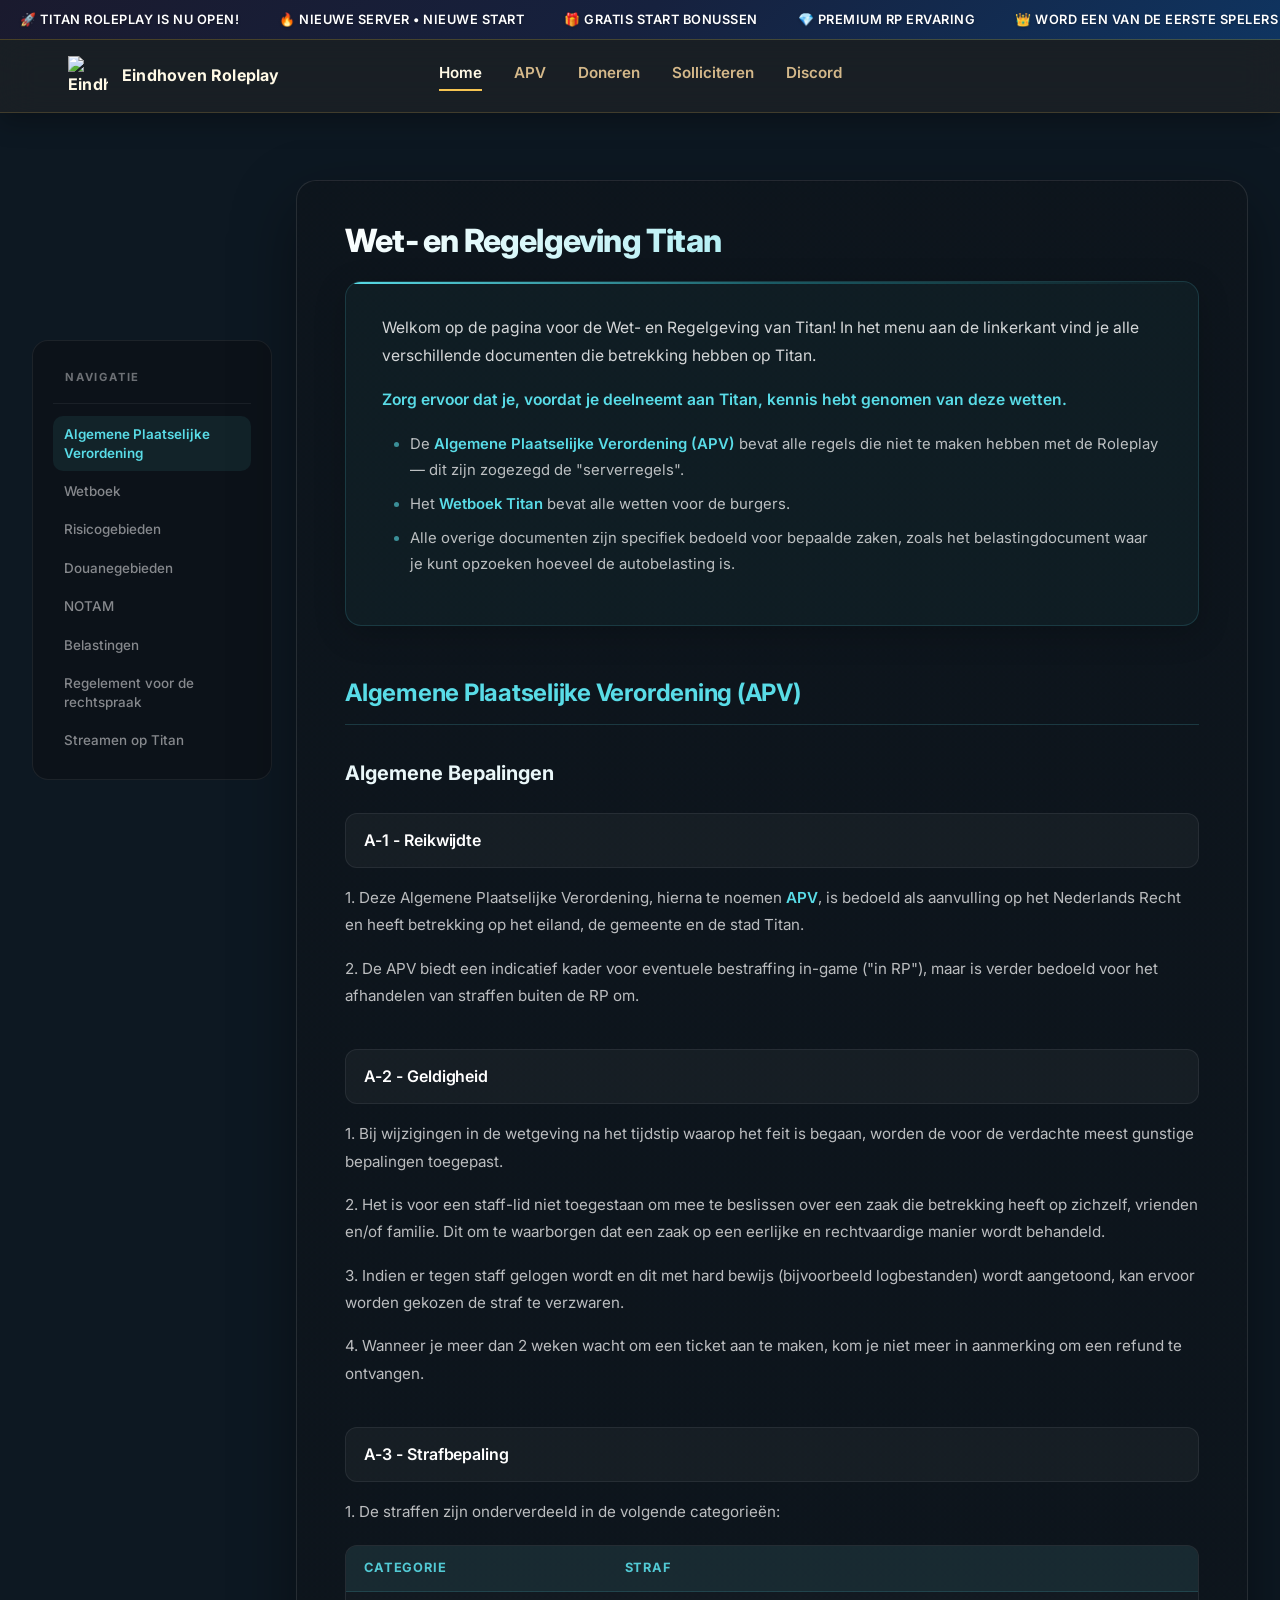
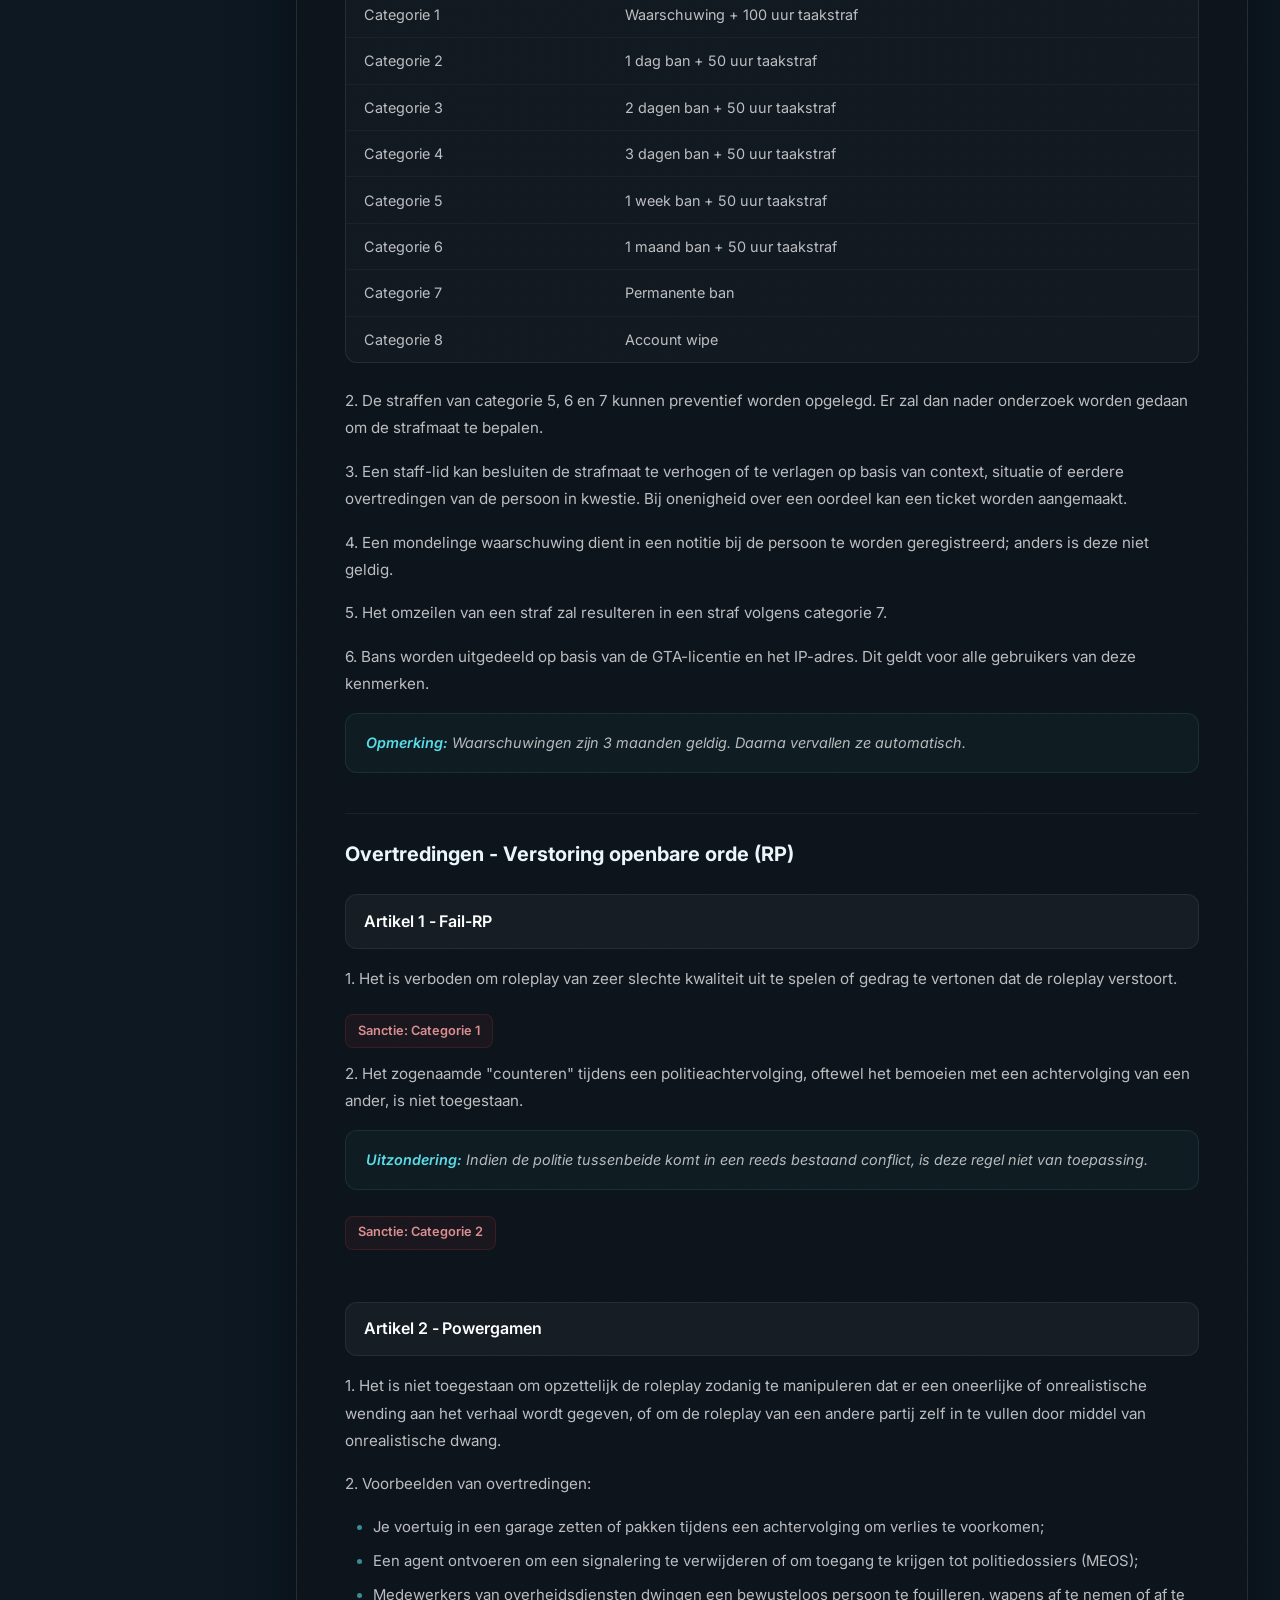
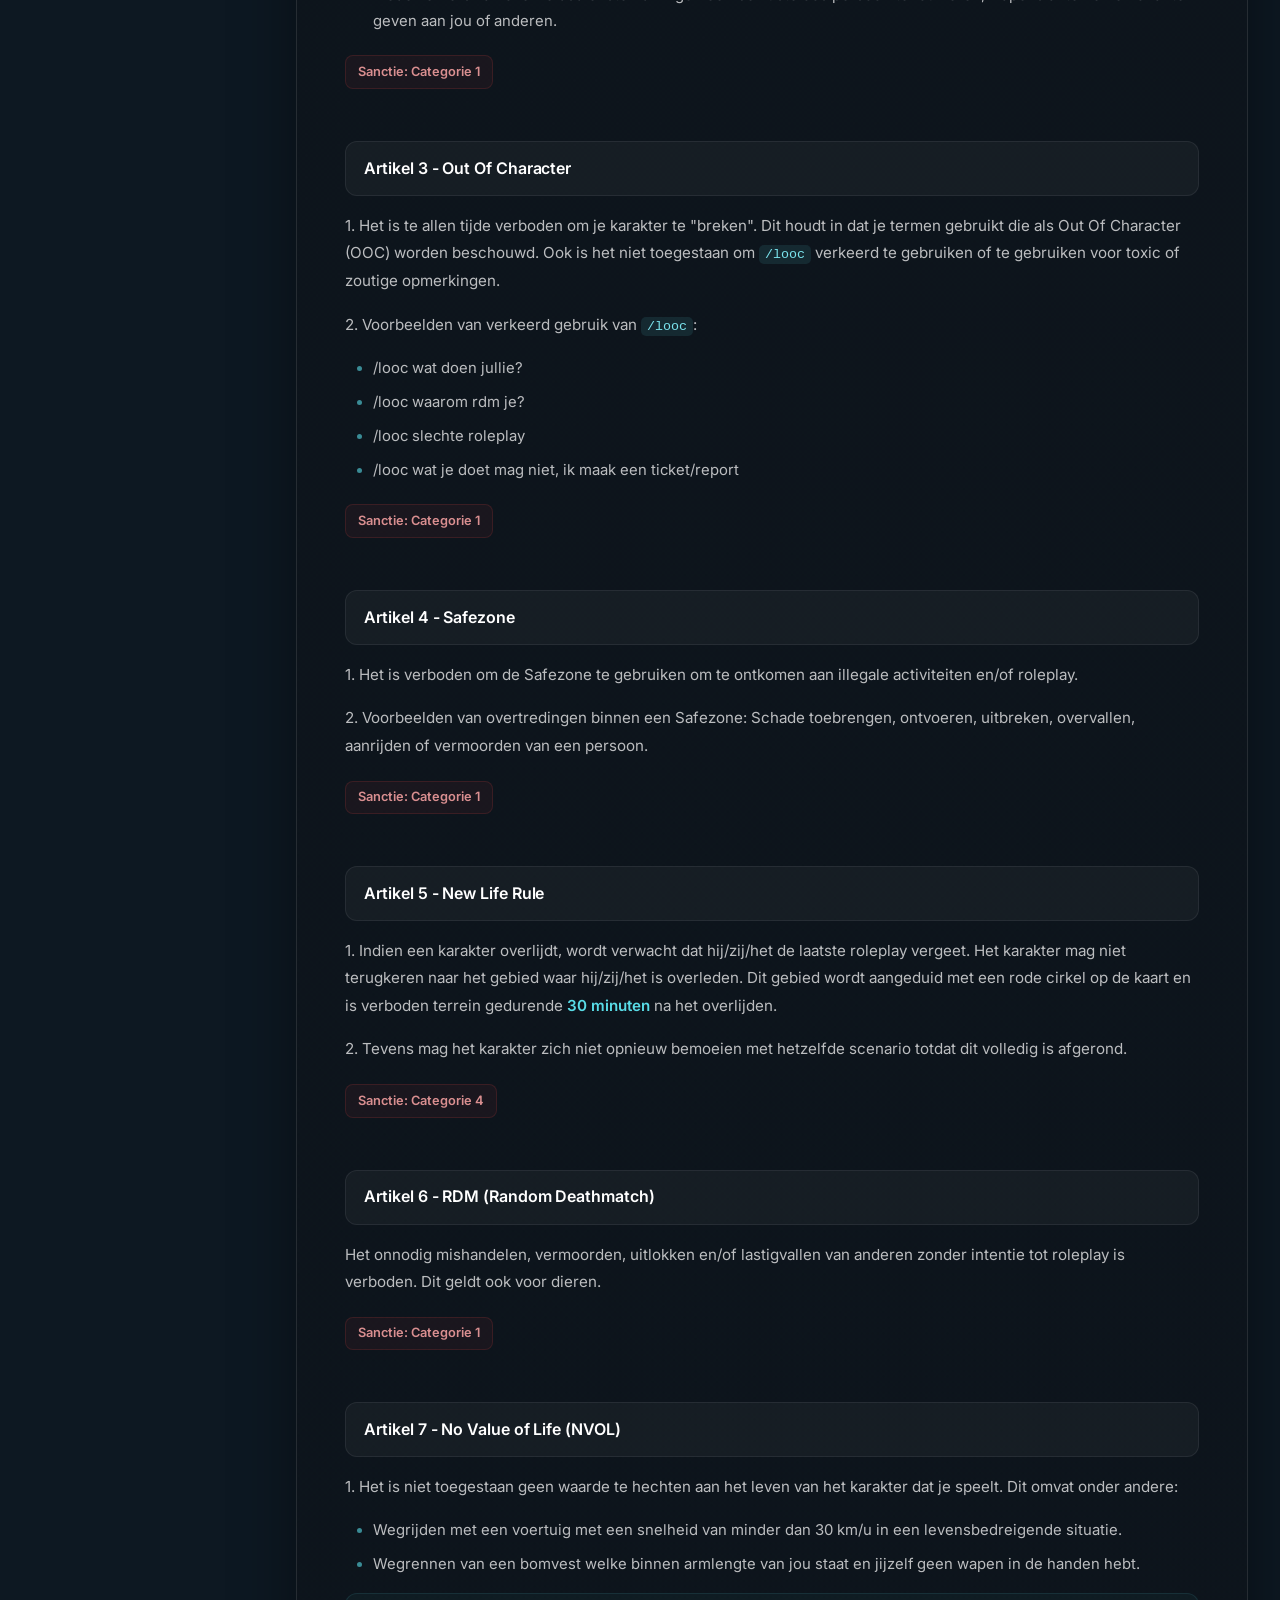
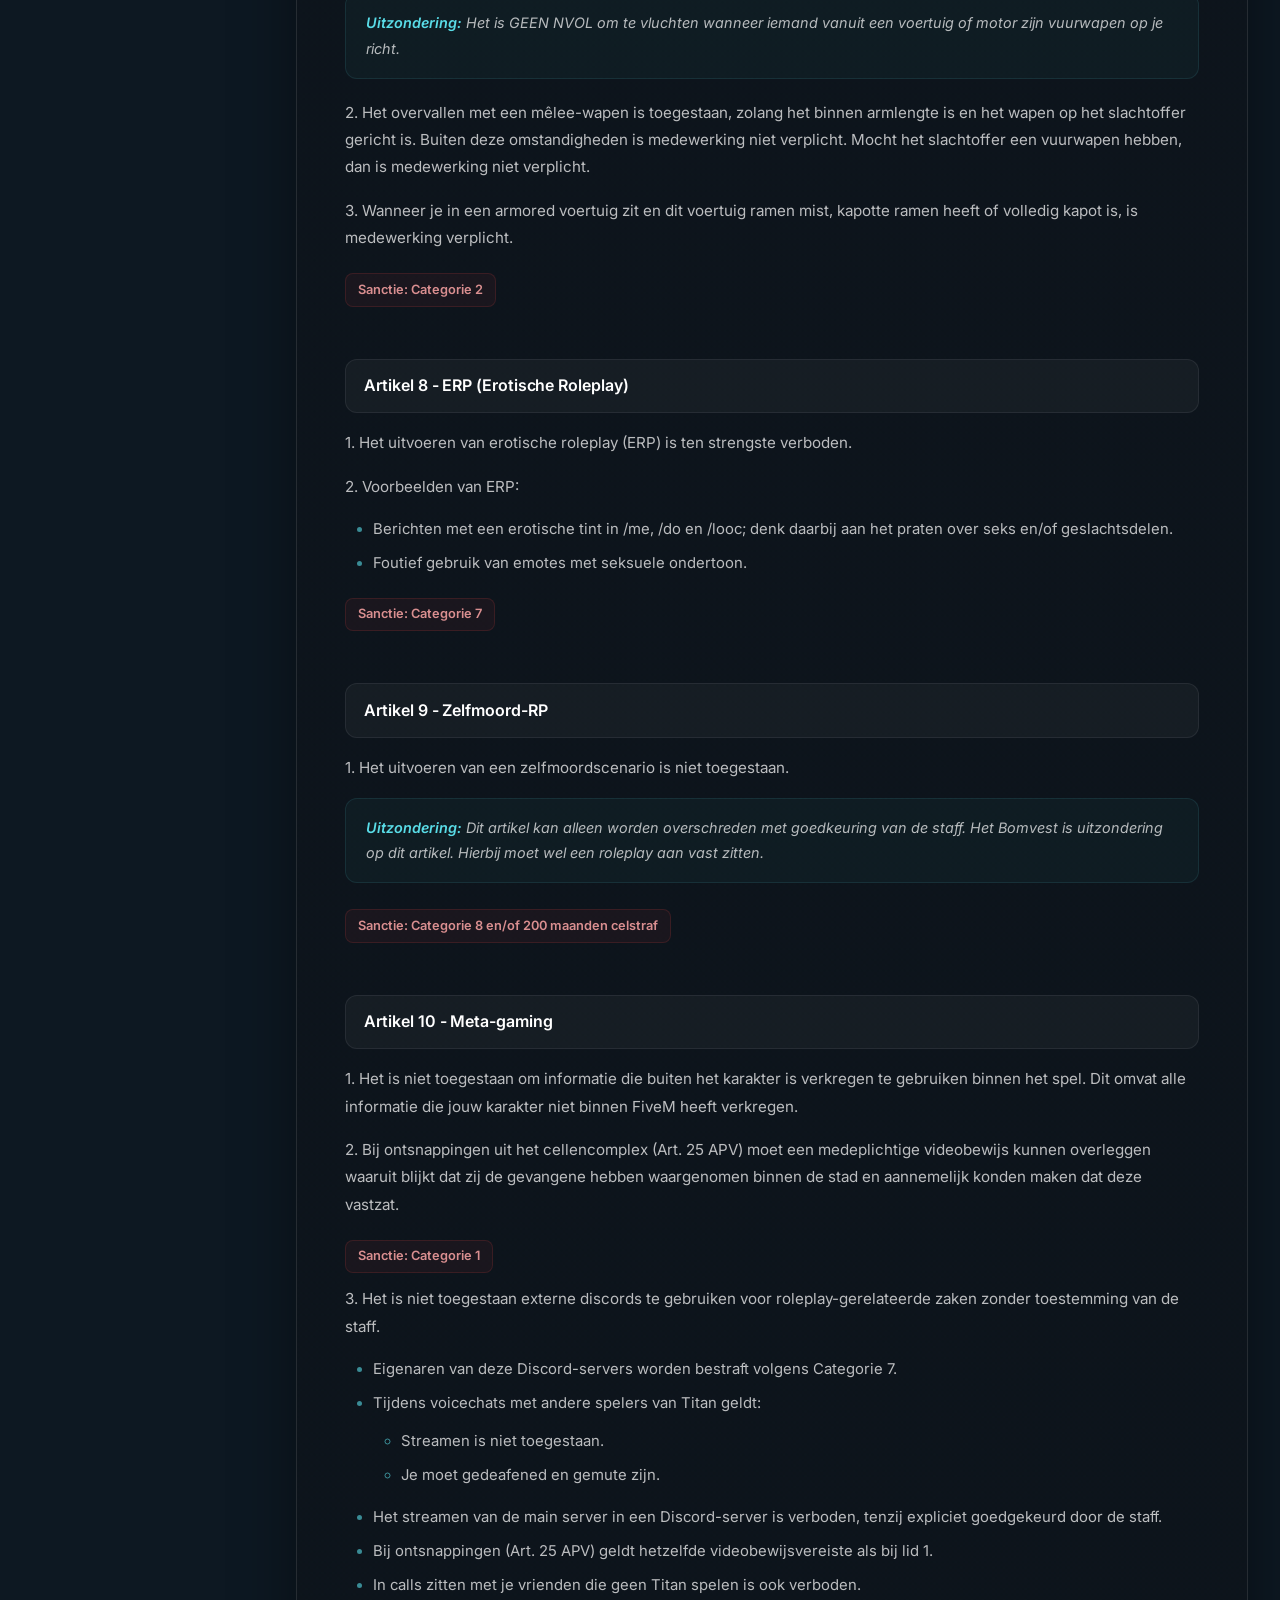
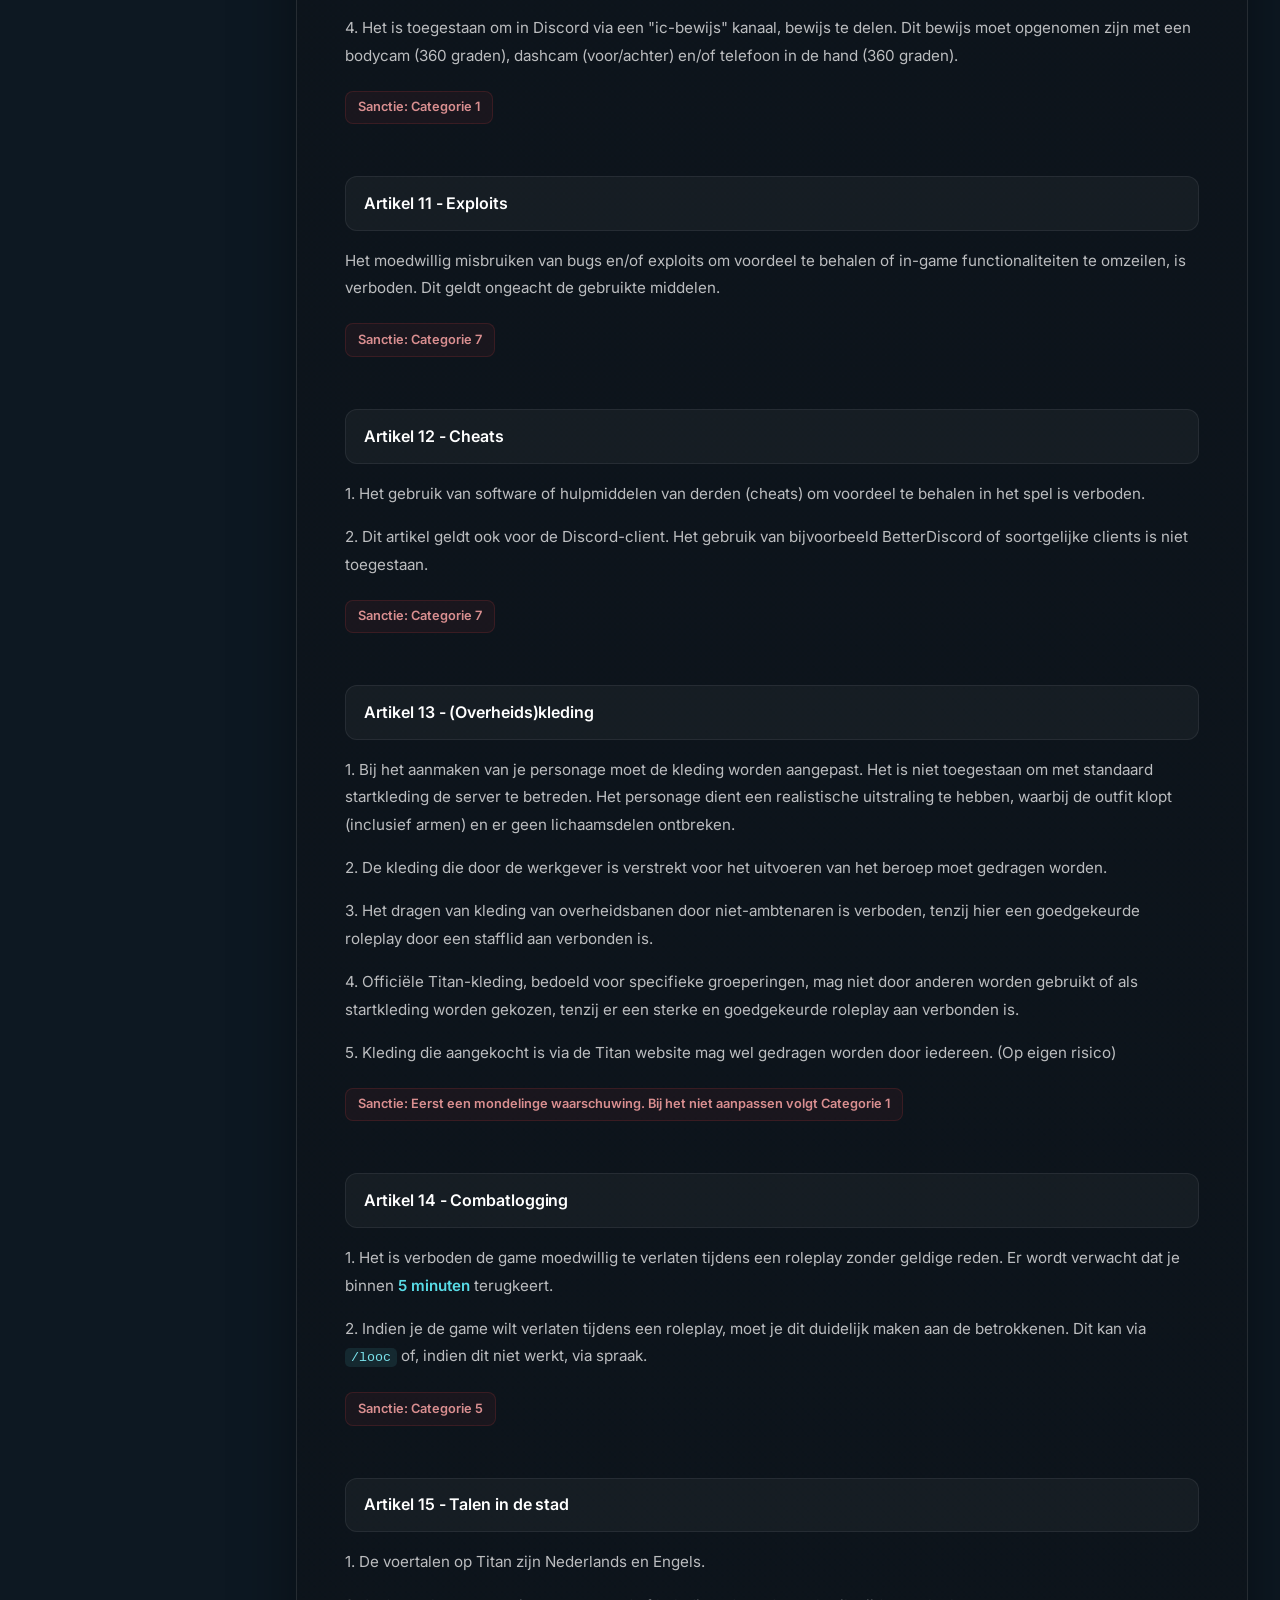
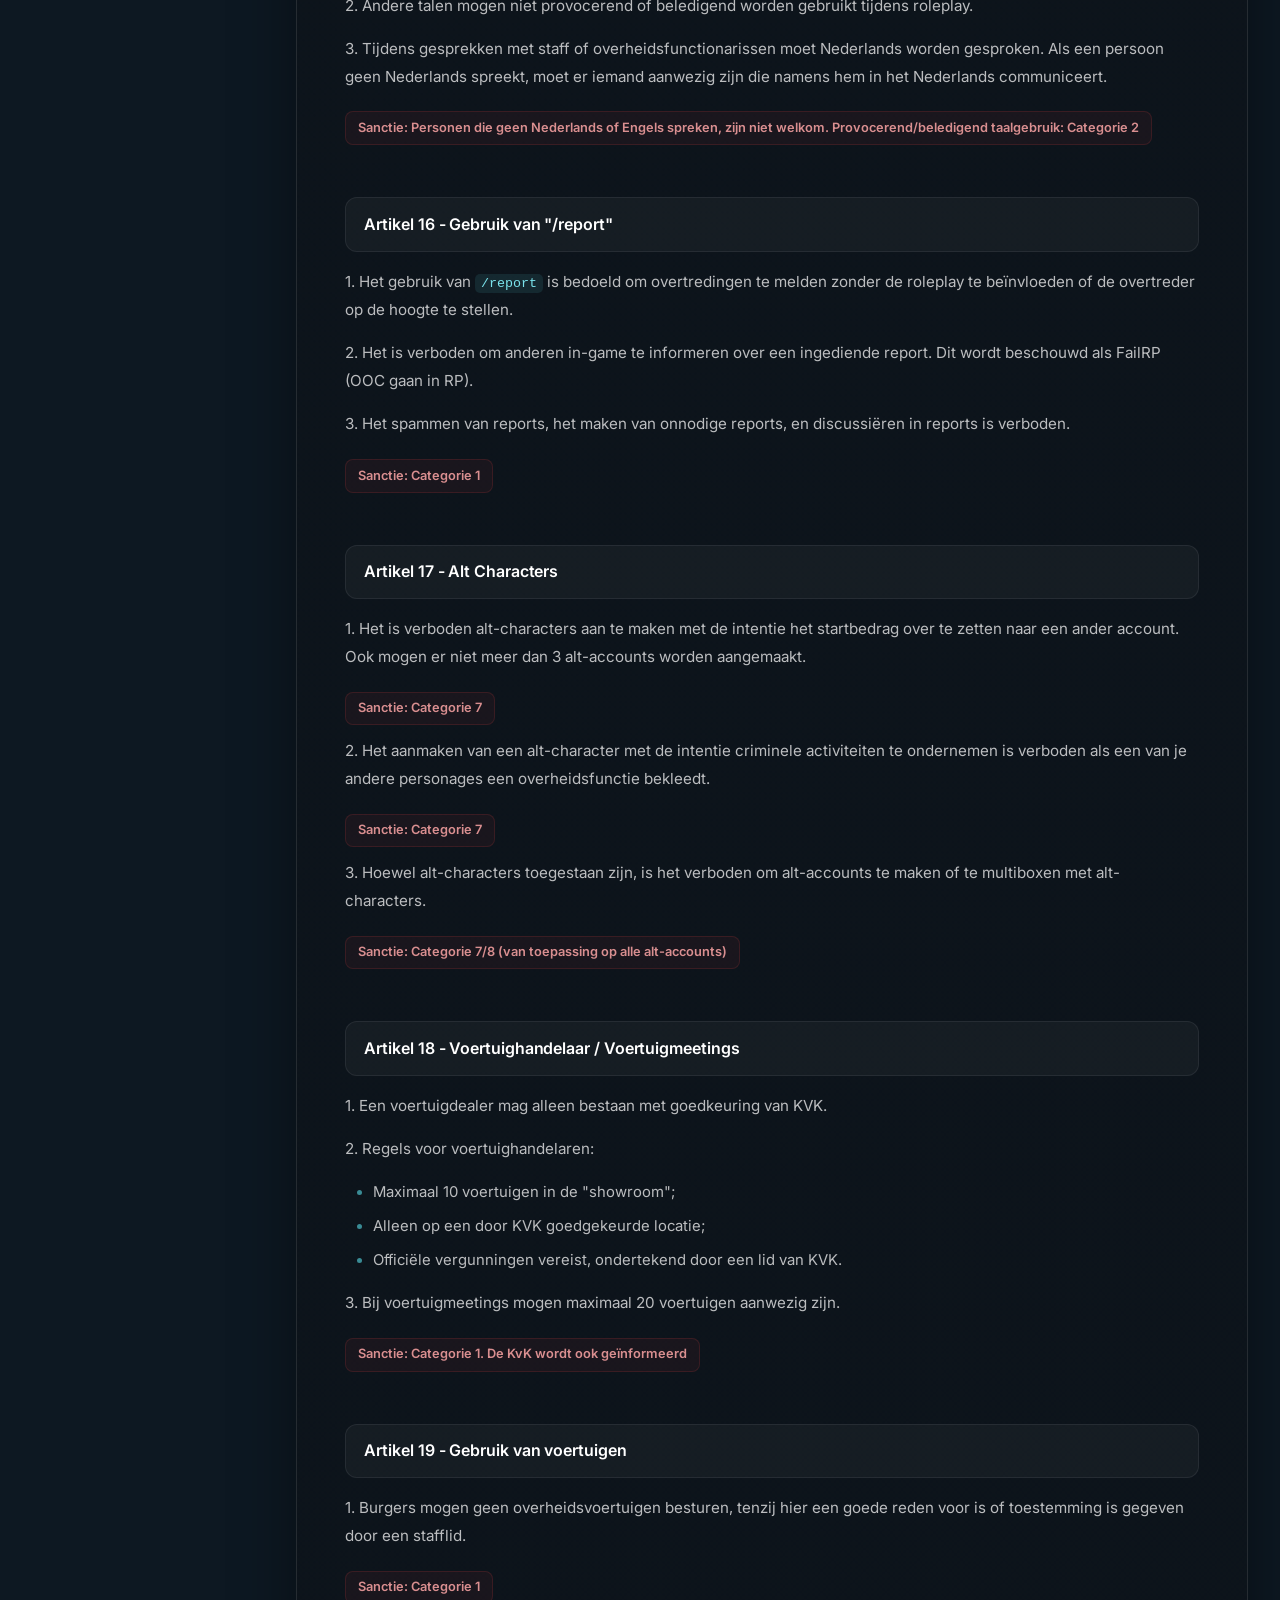
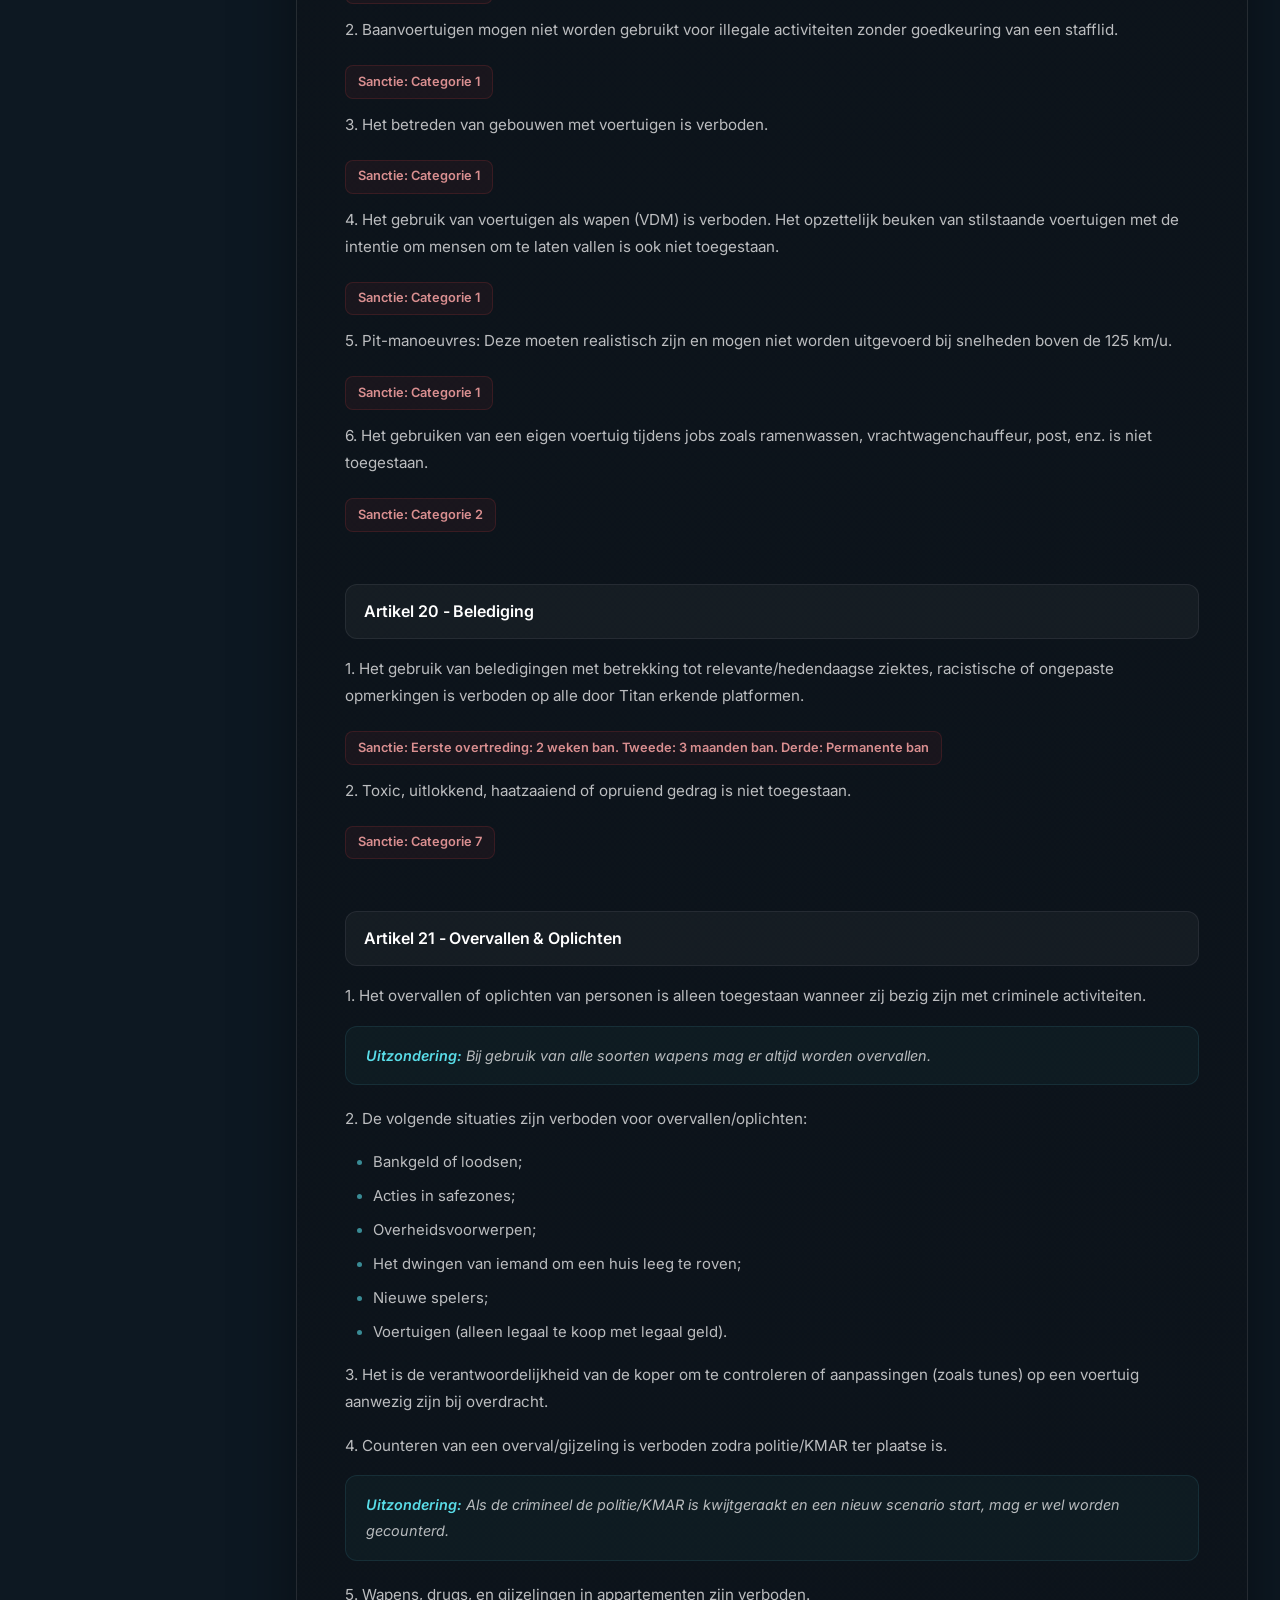
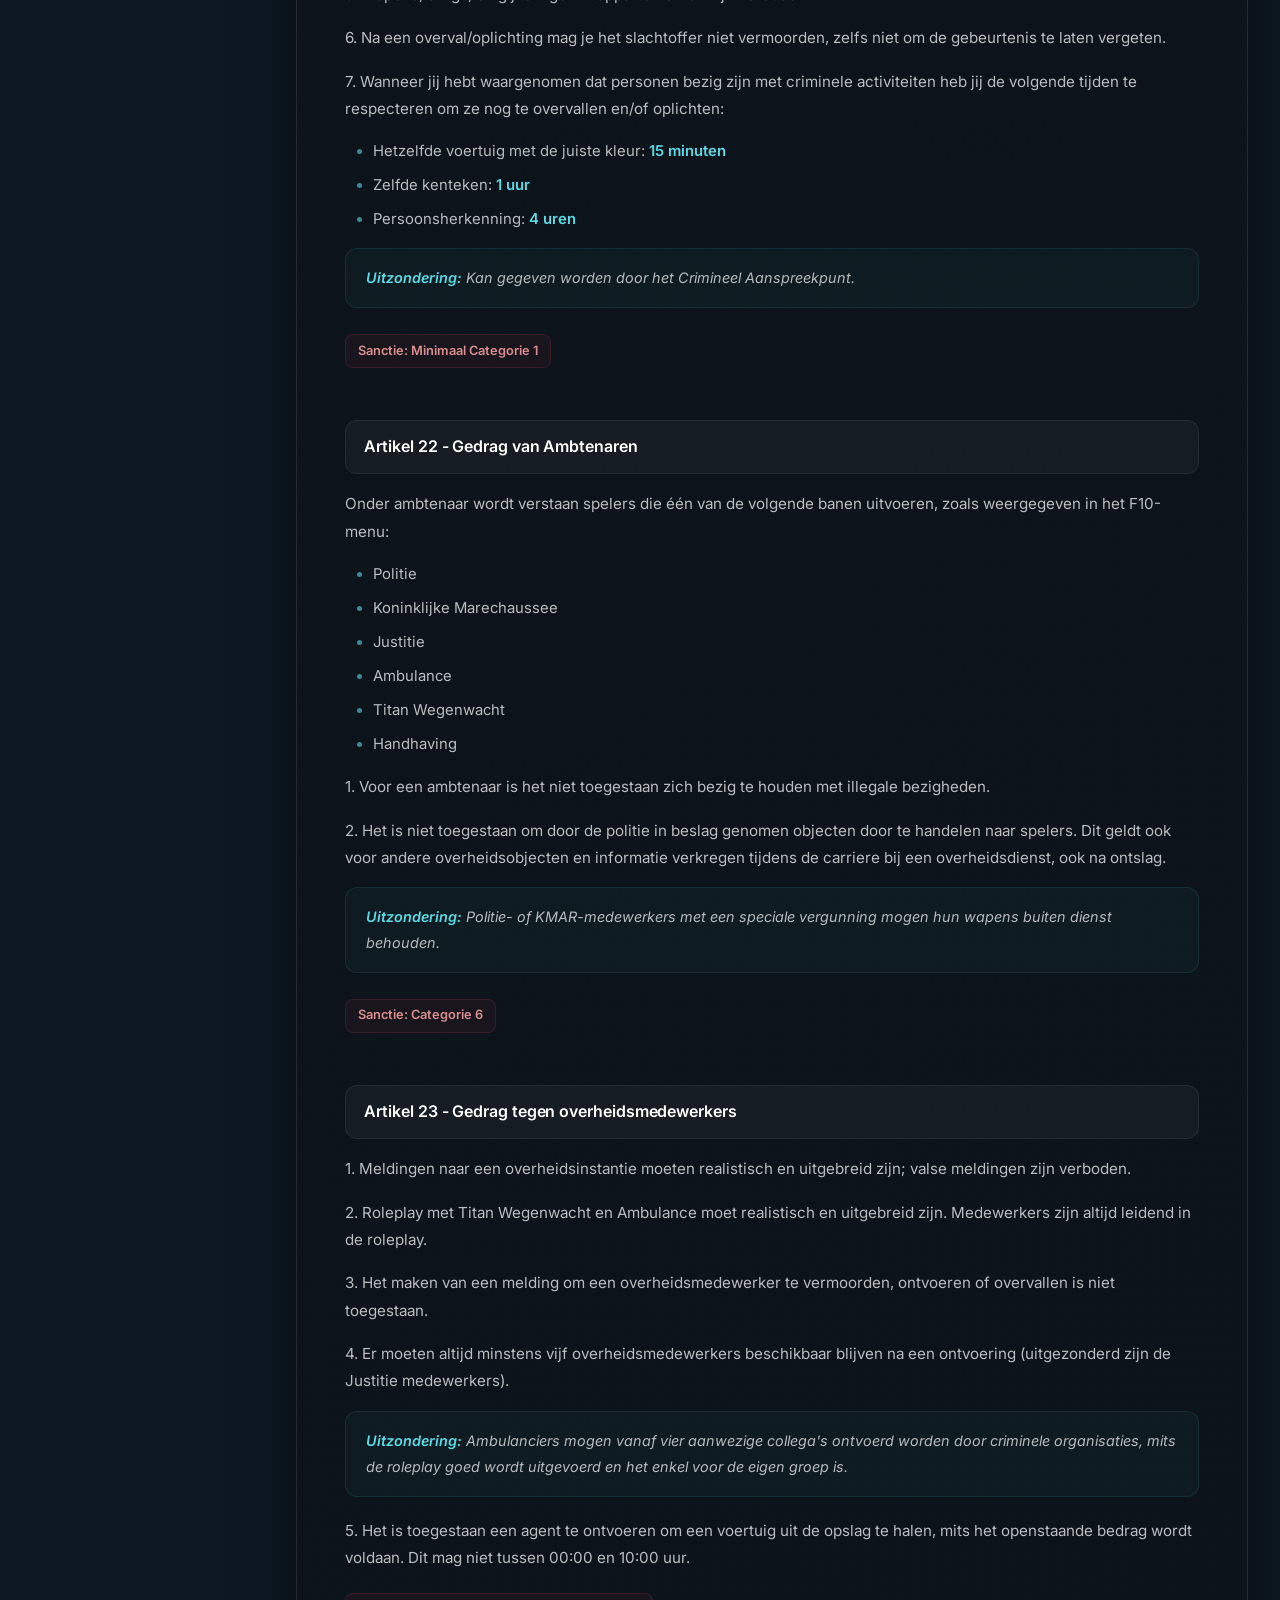
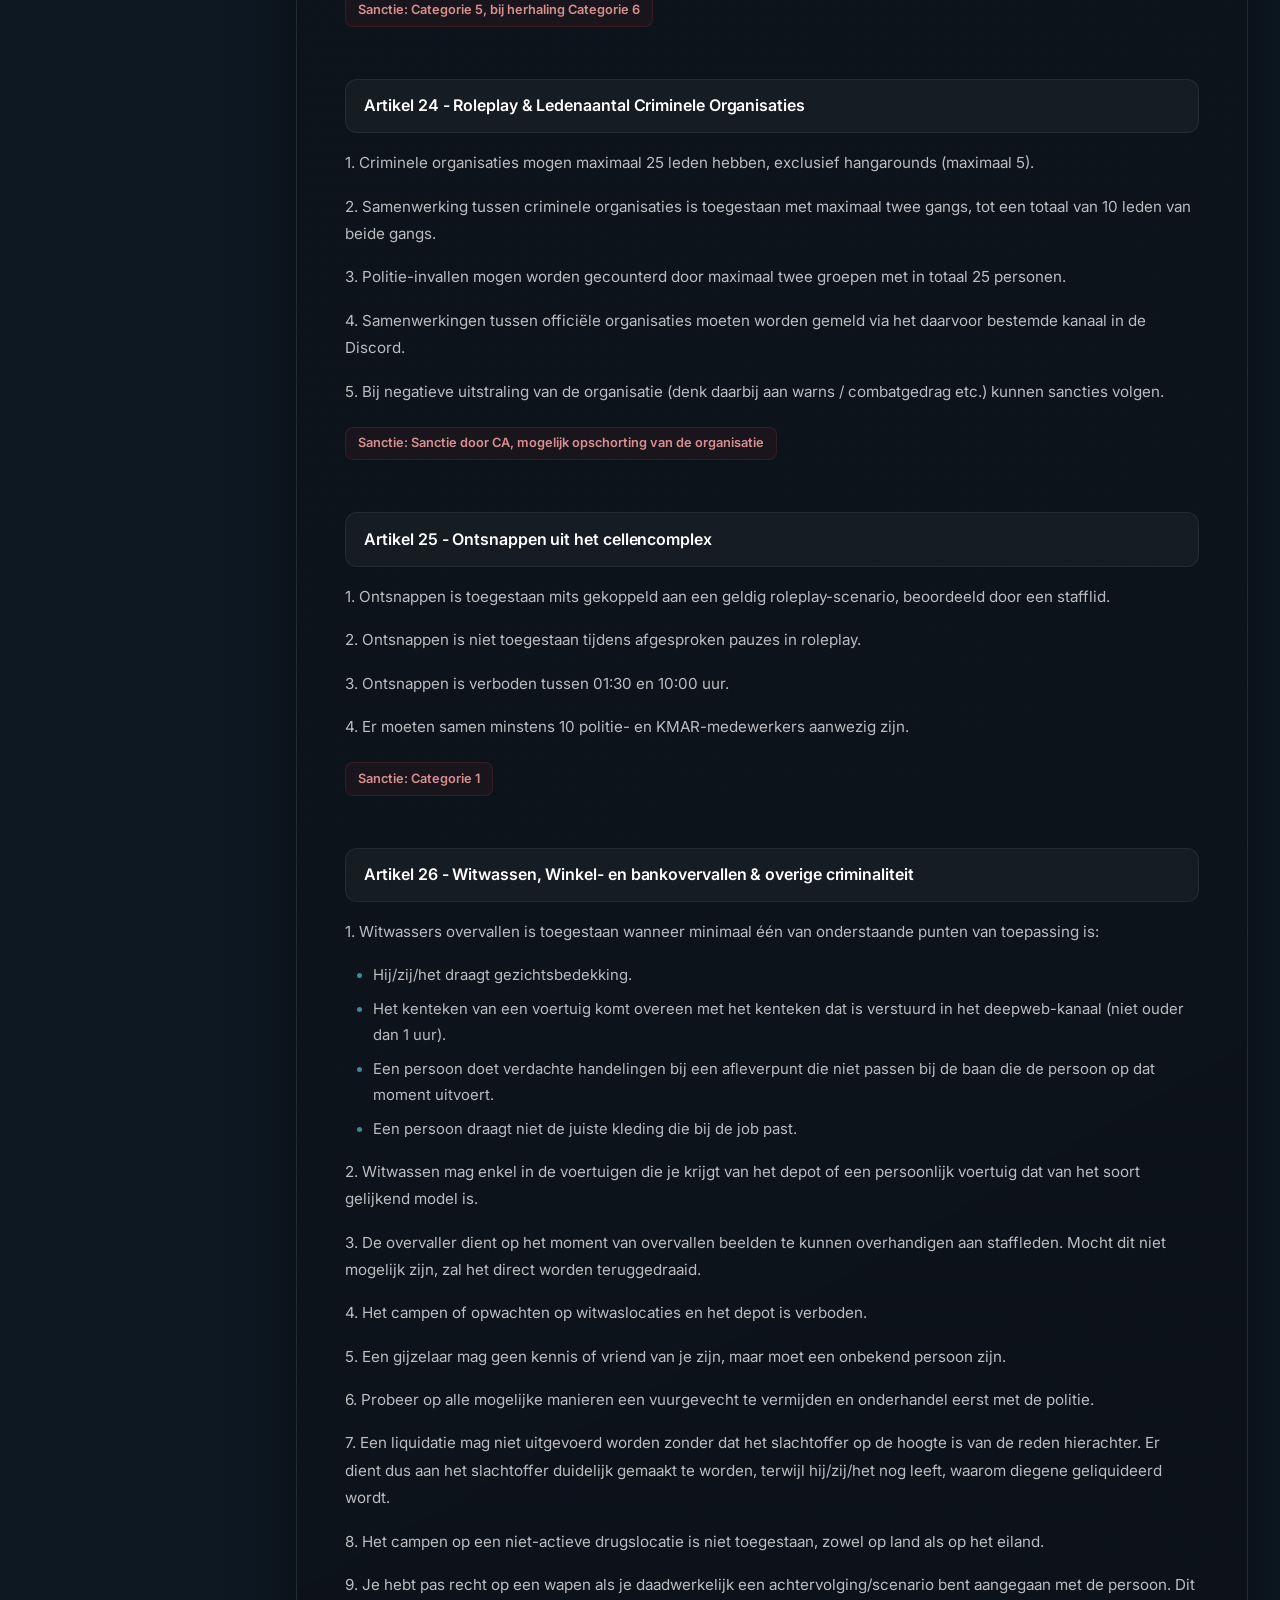
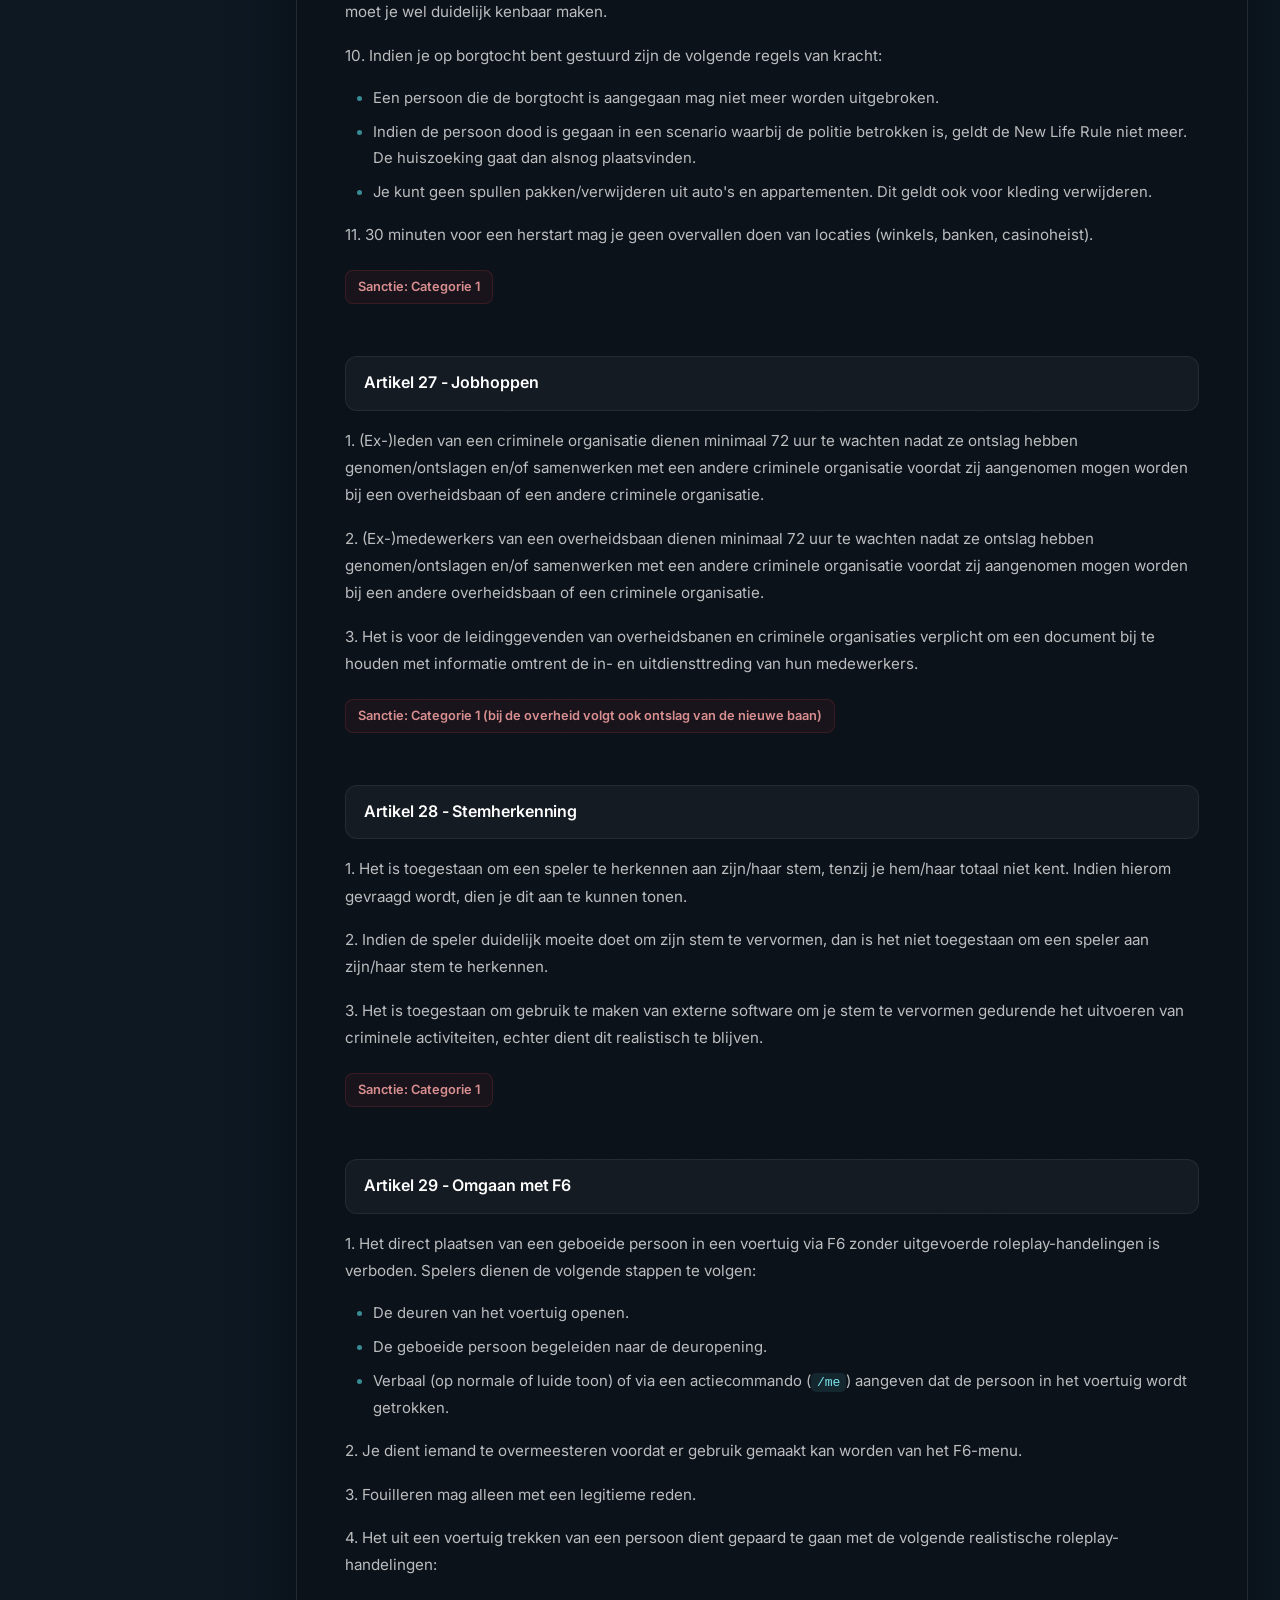
==== commit e360747d: "Update index.html" ====
--- a/apv/index.html
+++ b/apv/index.html
@@ -3,24 +3,24 @@
   <head>
     <meta charset="UTF-8" />
     <meta name="viewport" content="width=device-width, initial-scale=1.0" />
-    <title>Eindhoven Roleplay | Regels & Wetgeving</title>
+    <title>Titan Roleplay | Regels & Wetgeving</title>
     <meta
       name="description"
-      content="De officiële regelgeving van Eindhoven Roleplay: APV, Wetboek, Rechtspraak en meer."
+      content="De officiële regelgeving van Titan Roleplay: APV, Wetboek, Rechtspraak en meer."
     />
     <link rel="preconnect" href="https://fonts.googleapis.com" />
     <link rel="preconnect" href="https://fonts.gstatic.com" crossorigin />
     <link rel="dns-prefetch" href="https://fonts.googleapis.com" />
     <link rel="dns-prefetch" href="https://fonts.gstatic.com" />
     <link rel="dns-prefetch" href="https://discord.gg" />
-    <link rel="dns-prefetch" href="https://eindhoven-roleplay.tebex.io" />
+    <link rel="dns-prefetch" href="https://Titan-roleplay.tebex.io" />
     <link
       href="https://fonts.googleapis.com/css2?family=Inter:wght@300;400;500;600;700;800;900&display=swap"
       rel="stylesheet"
     />
     <link rel="icon" type="image/png" href="../assets/images/favicon.png" />
     <link rel="stylesheet" href="../assets/css/styles.css" />
-    <link rel="prefetch" href="/home" />
+    <link rel="prefetch" href="/" />
     <link rel="prefetch" href="/solliciteren" />
     <style>
       /* ── Performance ── */
@@ -486,7 +486,7 @@
               <li><a href="#notam">NOTAM</a></li>
               <li><a href="#belastingen">Belastingen</a></li>
               <li><a href="#rechtspraak">Regelement voor de rechtspraak</a></li>
-              <li><a href="#streamen">Streamen op Eindhoven</a></li>
+              <li><a href="#streamen">Streamen op Titan</a></li>
             </ul>
           </nav>
         </aside>
@@ -495,18 +495,18 @@
         <div class="docs-content">
           <!-- APV Section -->
           <section id="apv">
-            <h1>Wet- en Regelgeving Eindhoven</h1>
+            <h1>Wet- en Regelgeving Titan</h1>
             
             <div class="docs-intro">
               <p>
-                Welkom op de pagina voor de Wet- en Regelgeving van Eindhoven! In het menu aan de linkerkant vind je alle verschillende documenten die betrekking hebben op Eindhoven.
+                Welkom op de pagina voor de Wet- en Regelgeving van Titan! In het menu aan de linkerkant vind je alle verschillende documenten die betrekking hebben op Titan.
               </p>
               <p>
-                <strong>Zorg ervoor dat je, voordat je deelneemt aan Eindhoven, kennis hebt genomen van deze wetten.</strong>
+                <strong>Zorg ervoor dat je, voordat je deelneemt aan Titan, kennis hebt genomen van deze wetten.</strong>
               </p>
               <ul>
                 <li>De <strong>Algemene Plaatselijke Verordening (APV)</strong> bevat alle regels die niet te maken hebben met de Roleplay — dit zijn zogezegd de "serverregels".</li>
-                <li>Het <strong>Wetboek Eindhoven</strong> bevat alle wetten voor de burgers.</li>
+                <li>Het <strong>Wetboek Titan</strong> bevat alle wetten voor de burgers.</li>
                 <li>Alle overige documenten zijn specifiek bedoeld voor bepaalde zaken, zoals het belastingdocument waar je kunt opzoeken hoeveel de autobelasting is.</li>
               </ul>
             </div>
@@ -516,7 +516,7 @@
             <h3>Algemene Bepalingen</h3>
             
             <h4>A-1 - Reikwijdte</h4>
-            <p>1. Deze Algemene Plaatselijke Verordening, hierna te noemen <strong>APV</strong>, is bedoeld als aanvulling op het Nederlands Recht en heeft betrekking op het eiland, de gemeente en de stad Eindhoven.</p>
+            <p>1. Deze Algemene Plaatselijke Verordening, hierna te noemen <strong>APV</strong>, is bedoeld als aanvulling op het Nederlands Recht en heeft betrekking op het eiland, de gemeente en de stad Titan.</p>
             <p>2. De APV biedt een indicatief kader voor eventuele bestraffing in-game ("in RP"), maar is verder bedoeld voor het afhandelen van straffen buiten de RP om.</p>
 
             <h4>A-2 - Geldigheid</h4>
@@ -661,7 +661,7 @@
             <p>3. Het is niet toegestaan externe discords te gebruiken voor roleplay-gerelateerde zaken zonder toestemming van de staff.</p>
             <ul>
               <li>Eigenaren van deze Discord-servers worden bestraft volgens Categorie 7.</li>
-              <li>Tijdens voicechats met andere spelers van Eindhoven geldt:
+              <li>Tijdens voicechats met andere spelers van Titan geldt:
                 <ul>
                   <li>Streamen is niet toegestaan.</li>
                   <li>Je moet gedeafened en gemute zijn.</li>
@@ -669,7 +669,7 @@
               </li>
               <li>Het streamen van de main server in een Discord-server is verboden, tenzij expliciet goedgekeurd door de staff.</li>
               <li>Bij ontsnappingen (Art. 25 APV) geldt hetzelfde videobewijsvereiste als bij lid 1.</li>
-              <li>In calls zitten met je vrienden die geen Eindhoven spelen is ook verboden.</li>
+              <li>In calls zitten met je vrienden die geen Titan spelen is ook verboden.</li>
             </ul>
             <p>4. Het is toegestaan om in Discord via een "ic-bewijs" kanaal, bewijs te delen. Dit bewijs moet opgenomen zijn met een bodycam (360 graden), dashcam (voor/achter) en/of telefoon in de hand (360 graden).</p>
             <span class="sanctie-badge">Sanctie: Categorie 1</span>
@@ -687,8 +687,8 @@
             <p>1. Bij het aanmaken van je personage moet de kleding worden aangepast. Het is niet toegestaan om met standaard startkleding de server te betreden. Het personage dient een realistische uitstraling te hebben, waarbij de outfit klopt (inclusief armen) en er geen lichaamsdelen ontbreken.</p>
             <p>2. De kleding die door de werkgever is verstrekt voor het uitvoeren van het beroep moet gedragen worden.</p>
             <p>3. Het dragen van kleding van overheidsbanen door niet-ambtenaren is verboden, tenzij hier een goedgekeurde roleplay door een stafflid aan verbonden is.</p>
-            <p>4. Officiële Eindhoven-kleding, bedoeld voor specifieke groeperingen, mag niet door anderen worden gebruikt of als startkleding worden gekozen, tenzij er een sterke en goedgekeurde roleplay aan verbonden is.</p>
-            <p>5. Kleding die aangekocht is via de Eindhoven website mag wel gedragen worden door iedereen. (Op eigen risico)</p>
+            <p>4. Officiële Titan-kleding, bedoeld voor specifieke groeperingen, mag niet door anderen worden gebruikt of als startkleding worden gekozen, tenzij er een sterke en goedgekeurde roleplay aan verbonden is.</p>
+            <p>5. Kleding die aangekocht is via de Titan website mag wel gedragen worden door iedereen. (Op eigen risico)</p>
             <span class="sanctie-badge">Sanctie: Eerst een mondelinge waarschuwing. Bij het niet aanpassen volgt Categorie 1</span>
 
             <h4>Artikel 14 - Combatlogging</h4>
@@ -697,7 +697,7 @@
             <span class="sanctie-badge">Sanctie: Categorie 5</span>
 
             <h4>Artikel 15 - Talen in de stad</h4>
-            <p>1. De voertalen op Eindhoven zijn Nederlands en Engels.</p>
+            <p>1. De voertalen op Titan zijn Nederlands en Engels.</p>
             <p>2. Andere talen mogen niet provocerend of beledigend worden gebruikt tijdens roleplay.</p>
             <p>3. Tijdens gesprekken met staff of overheidsfunctionarissen moet Nederlands worden gesproken. Als een persoon geen Nederlands spreekt, moet er iemand aanwezig zijn die namens hem in het Nederlands communiceert.</p>
             <span class="sanctie-badge">Sanctie: Personen die geen Nederlands of Engels spreken, zijn niet welkom. Provocerend/beledigend taalgebruik: Categorie 2</span>
@@ -742,7 +742,7 @@
             <span class="sanctie-badge">Sanctie: Categorie 2</span>
 
             <h4>Artikel 20 - Belediging</h4>
-            <p>1. Het gebruik van beledigingen met betrekking tot relevante/hedendaagse ziektes, racistische of ongepaste opmerkingen is verboden op alle door Eindhoven erkende platformen.</p>
+            <p>1. Het gebruik van beledigingen met betrekking tot relevante/hedendaagse ziektes, racistische of ongepaste opmerkingen is verboden op alle door Titan erkende platformen.</p>
             <span class="sanctie-badge">Sanctie: Eerste overtreding: 2 weken ban. Tweede: 3 maanden ban. Derde: Permanente ban</span>
             <p>2. Toxic, uitlokkend, haatzaaiend of opruiend gedrag is niet toegestaan.</p>
             <span class="sanctie-badge">Sanctie: Categorie 7</span>
@@ -786,7 +786,7 @@
               <li>Koninklijke Marechaussee</li>
               <li>Justitie</li>
               <li>Ambulance</li>
-              <li>Eindhoven Wegenwacht</li>
+              <li>Titan Wegenwacht</li>
               <li>Handhaving</li>
             </ul>
             <p>1. Voor een ambtenaar is het niet toegestaan zich bezig te houden met illegale bezigheden.</p>
@@ -798,7 +798,7 @@
 
             <h4>Artikel 23 - Gedrag tegen overheidsmedewerkers</h4>
             <p>1. Meldingen naar een overheidsinstantie moeten realistisch en uitgebreid zijn; valse meldingen zijn verboden.</p>
-            <p>2. Roleplay met Eindhoven Wegenwacht en Ambulance moet realistisch en uitgebreid zijn. Medewerkers zijn altijd leidend in de roleplay.</p>
+            <p>2. Roleplay met Titan Wegenwacht en Ambulance moet realistisch en uitgebreid zijn. Medewerkers zijn altijd leidend in de roleplay.</p>
             <p>3. Het maken van een melding om een overheidsmedewerker te vermoorden, ontvoeren of overvallen is niet toegestaan.</p>
             <p>4. Er moeten altijd minstens vijf overheidsmedewerkers beschikbaar blijven na een ontvoering (uitgezonderd zijn de Justitie medewerkers).</p>
             <blockquote>
@@ -882,7 +882,7 @@
             <p>1. Het misleiden of bedriegen met betrekking tot loodsen is verboden.</p>
             <p>2. De verhuur van sleutels voor loodsen is toegestaan.</p>
             <p>3. Het verhandelen van aandelen in loodsen is toegestaan.</p>
-            <p>4. Alle overeenkomsten met betrekking tot loodsen moeten schriftelijk worden vastgelegd en gedocumenteerd in de stad Eindhoven met het commando <code>/docu</code>, en dienen te worden ondertekend door alle betrokken partijen.</p>
+            <p>4. Alle overeenkomsten met betrekking tot loodsen moeten schriftelijk worden vastgelegd en gedocumenteerd in de stad Titan met het commando <code>/docu</code>, en dienen te worden ondertekend door alle betrokken partijen.</p>
             <p>5. In geval van onduidelijkheid over de bepalingen van lid 2 of 3, zal het oordeel van een staflid leidend zijn, en dit staflid zal beslissen over de verdeling van de loods. De partij die beweert benadeeld te zijn, dient bewijsmateriaal te overleggen.</p>
             <p>6. Indien een loods en eigenaar beide minimaal 120 dagen inactief zijn, kan SA+ deze loods opnieuw beschikbaar maken voor het publiek.</p>
             <span class="sanctie-badge">Sanctie: Categorie 3. Bij bedragen boven €2.000.000: Categorie 5</span>
@@ -976,14 +976,14 @@
 
           <!-- Wetboek Section -->
           <section id="wetboek">
-            <h1>Wetboek Eindhoven</h1>
+            <h1>Wetboek Titan</h1>
             
             <h2>Algemene Bepalingen</h2>
             
             <h3>A1 - Reikwijdte</h3>
-            <p>1. Het Wetboek Eindhoven (verder aangeduid als WEindhoven) is leidend voor alle beschreven gevallen, waarbij als aanvulling het Nederlands Recht van toepassing is.</p>
-            <p>2. Het WEindhoven heeft betrekking op het vaste land, de gemeente, en de stad Eindhoven.</p>
-            <p>3. Het WEindhoven is nauw verweven met de Algemene Plaatselijke Verordening Eindhoven (APV).</p>
+            <p>1. Het Wetboek Titan (verder aangeduid als WTitan) is leidend voor alle beschreven gevallen, waarbij als aanvulling het Nederlands Recht van toepassing is.</p>
+            <p>2. Het WTitan heeft betrekking op het vaste land, de gemeente, en de stad Titan.</p>
+            <p>3. Het WTitan is nauw verweven met de Algemene Plaatselijke Verordening Titan (APV).</p>
 
             <h3>A2 - Geldigheid</h3>
             <p>Bij verandering van een wetgeving na het tijdstip waarop het feit begaan is, wordt voor de verdachte de meest gunstigste bepalingen toegepast.</p>
@@ -1162,10 +1162,10 @@
 
           <!-- Risicogebieden Section -->
           <section id="risicogebieden">
-            <h1>Risicogebieden binnen Eindhoven</h1>
+            <h1>Risicogebieden binnen Titan</h1>
             
-            <p>Eindhoven kent enkele risicogebieden. In een risicogebied mag preventief gefouilleerd worden. Dus dat wilt zeggen dat ook voertuigen gecontroleerd mogen worden.</p>
-            <p>De korpsleiding is bevoegd om, in samenspraak met de gemeenteraad van Eindhoven, aanvullende risicogebieden aan te wijzen. Hiervoor gelden dezelfde regels als de normale risicogebieden.</p>
+            <p>Titan kent enkele risicogebieden. In een risicogebied mag preventief gefouilleerd worden. Dus dat wilt zeggen dat ook voertuigen gecontroleerd mogen worden.</p>
+            <p>De korpsleiding is bevoegd om, in samenspraak met de gemeenteraad van Titan, aanvullende risicogebieden aan te wijzen. Hiervoor gelden dezelfde regels als de normale risicogebieden.</p>
 
             <h2>Postcodes</h2>
             
@@ -1211,10 +1211,10 @@
 
           <!-- Douanegebieden Section -->
           <section id="douanegebieden">
-            <h1>Douanegebieden binnen Eindhoven</h1>
+            <h1>Douanegebieden binnen Titan</h1>
             
-            <p>Eindhoven kent enkele douanegebieden. In een douanegebied mag preventief gefouilleerd worden. Dus dat wilt zeggen dat ook voertuigen gecontroleerd mogen worden.</p>
-            <p>De korpsleiding is bevoegd om, in samenspraak met de gemeenteraad van Eindhoven, aanvullende douanegebieden aan te wijzen. Hiervoor gelden dezelfde regels als de normale douanegebieden.</p>
+            <p>Titan kent enkele douanegebieden. In een douanegebied mag preventief gefouilleerd worden. Dus dat wilt zeggen dat ook voertuigen gecontroleerd mogen worden.</p>
+            <p>De korpsleiding is bevoegd om, in samenspraak met de gemeenteraad van Titan, aanvullende douanegebieden aan te wijzen. Hiervoor gelden dezelfde regels als de normale douanegebieden.</p>
             <blockquote>
               <p><strong>Opmerking:</strong> Voor een visuele weergave van de douanegebieden, raadpleeg de kaart in de game.</p>
             </blockquote>
@@ -1239,10 +1239,10 @@
 
           <!-- Belastingen Section -->
           <section id="belastingen">
-            <h1>Belastingen binnen Eindhoven</h1>
+            <h1>Belastingen binnen Titan</h1>
             
             <h2>Wegenbelasting</h2>
-            <p>Binnen Eindhoven wordt motorvoertuigenbelasting geïnd over motorvoertuigen die in je normale garage staan. Voor deze belasting worden dienstvoertuigen uitgesloten. De belasting wordt automatisch geïnd; u hoeft hiervoor niks te doen.</p>
+            <p>Binnen Titan wordt motorvoertuigenbelasting geïnd over motorvoertuigen die in je normale garage staan. Voor deze belasting worden dienstvoertuigen uitgesloten. De belasting wordt automatisch geïnd; u hoeft hiervoor niks te doen.</p>
             <p>Wanneer u meer dan 4 dagen niet meer in de stad bent geweest, hoeft u niet te voldoen aan deze belasting.</p>
             <p>De belasting wordt geschaald geïnd. Dit betekent dat hoe meer voertuigen je hebt, hoe meer belasting je betaalt. Fietsen zijn uitgesloten van belasting. Alle overige voertuigen met een motor vallen onder deze regeling.</p>
 
@@ -1261,7 +1261,7 @@
             </table>
 
             <h2>Tol heffing</h2>
-            <p>Binnen Eindhoven wordt er bij de grensposten tol geïnd. Deze tol wordt over alle motorvoertuigen geheven.</p>
+            <p>Binnen Titan wordt er bij de grensposten tol geïnd. Deze tol wordt over alle motorvoertuigen geheven.</p>
             <p>Er kan gekozen worden voor een abonnement om korting te krijgen op de tol. Dit bedrag is €450,- per dag, wanneer u meer dan 2 dagen niet meer in de stad bent geweest word dit niet meer geind. De aansluitingskosten van dit abonnement bedragen €1.500,-</p>
 
             <table>
@@ -1284,7 +1284,7 @@
             <p>Dit document is opgesteld om transparantie te bieden met betrekking tot de werking van de rechtspraak. Hieronder valt de advocatuur, de officier van justitie, de rechtbank en het ministerie.</p>
 
             <h2>De advocatuur</h2>
-            <p>De advocatuur in Eindhoven staat formeel in dienst van Justitie. Dit is voornamelijk administratief en heeft geen inhoudelijke gevolgen voor de onpartijdigheid van de advocaten. U mag dus verwachten dat een door u ingehuurde advocaat vrij is van belangenverstrengeling en <em>voor u</em> werkt.</p>
+            <p>De advocatuur in Titan staat formeel in dienst van Justitie. Dit is voornamelijk administratief en heeft geen inhoudelijke gevolgen voor de onpartijdigheid van de advocaten. U mag dus verwachten dat een door u ingehuurde advocaat vrij is van belangenverstrengeling en <em>voor u</em> werkt.</p>
             <p>Van een advocaat mag u verwachten dat hij of zij u juridisch bijstaat. Dit kan zijn bij het opstellen van een contract, het bijstaan tijdens een verdenking of verhoor, enzovoorts.</p>
             <p>Uw gesprekken met de advocaat zijn in beginsel geheim. Een advocaat is dan ook geboden de geheimhouding te respecteren, tenzij u als cliënt anders wilt.</p>
 
@@ -1293,7 +1293,7 @@
             <p>U heeft het recht om een advocaat te weigeren, een verhoor in te gaan zonder advocaat, of uzelf te verdedigen (hoewel dit niet raadzaam is).</p>
 
             <h2>De Officier van Justitie</h2>
-            <p>De Officier van Justitie (hierna OvJ) heeft binnen Eindhoven de rol van openbaar aanklager, strafvervolger, en advocaat van de overheid. Ook is de OvJ aangewezen voor het uitgeven van bijvoorbeeld huiszoekingsbevelen.</p>
+            <p>De Officier van Justitie (hierna OvJ) heeft binnen Titan de rol van openbaar aanklager, strafvervolger, en advocaat van de overheid. Ook is de OvJ aangewezen voor het uitgeven van bijvoorbeeld huiszoekingsbevelen.</p>
             <p>Naast de OvJ bestaat er nog de rol van hulpofficier van Justitie (hOvJ), en Hoofdofficier van Justitie (HOvJ).</p>
 
             <h3>Wanneer wordt de OvJ betrokken?</h3>
@@ -1306,8 +1306,8 @@
             </ul>
 
             <h2>De rechtbank</h2>
-            <p>De rechtbank heeft een relatief kleine rol binnen Eindhoven, maar wel met groot gevolg. Verreweg de meeste zaken zullen nooit voor de rechter verschijnen, omdat ze afgedaan kunnen worden door de politie en de officieren van Justitie (OvJ).</p>
-            <p>Wanneer er besloten wordt tot een rechtszaak, dan wordt er een rechter aangesteld voor die zaak. Binnen Eindhoven zijn geen permanente rechters, maar wordt er wel met zorg een rechter aangesteld op het moment dat dit nodig wordt geacht.</p>
+            <p>De rechtbank heeft een relatief kleine rol binnen Titan, maar wel met groot gevolg. Verreweg de meeste zaken zullen nooit voor de rechter verschijnen, omdat ze afgedaan kunnen worden door de politie en de officieren van Justitie (OvJ).</p>
+            <p>Wanneer er besloten wordt tot een rechtszaak, dan wordt er een rechter aangesteld voor die zaak. Binnen Titan zijn geen permanente rechters, maar wordt er wel met zorg een rechter aangesteld op het moment dat dit nodig wordt geacht.</p>
 
             <h3>Aanwezigen bij rechtszaak</h3>
             <ul>
@@ -1318,17 +1318,17 @@
               <li>Een notulist/griffier</li>
             </ul>
 
-            <p>De meeste rechtszaken zijn openbaar en vrij te bezoeken door inwoners van Eindhoven. Uitzonderingen kunnen vanwege de openbare orde en veiligheid gemaakt worden.</p>
-            <p>De uitspraak van de rechter is bindend (er is geen hoger beroep boven de rechter mogelijk in Eindhoven, behalve richting de Hoge Raad indien het de Roleplay ontstijgt).</p>
+            <p>De meeste rechtszaken zijn openbaar en vrij te bezoeken door inwoners van Titan. Uitzonderingen kunnen vanwege de openbare orde en veiligheid gemaakt worden.</p>
+            <p>De uitspraak van de rechter is bindend (er is geen hoger beroep boven de rechter mogelijk in Titan, behalve richting de Hoge Raad indien het de Roleplay ontstijgt).</p>
           </section>
 
           <!-- Streamen Section -->
           <section id="streamen">
-            <h1>Streamen op Eindhoven</h1>
+            <h1>Streamen op Titan</h1>
             
             <h2>Introductie</h2>
-            <p>Dit document is opgesteld om wat duidelijkheid te bieden wat betreft het creëren van content op Eindhoven. Het is uiteraard toegestaan om content te creëren op Eindhoven, echter zijn hier wel regels aan verbonden.</p>
-            <p>Deze regels gelden voor elke speler die content wilt creëren en niet enkel voor de content creators zoals aangewezen in de Eindhoven discord.</p>
+            <p>Dit document is opgesteld om wat duidelijkheid te bieden wat betreft het creëren van content op Titan. Het is uiteraard toegestaan om content te creëren op Titan, echter zijn hier wel regels aan verbonden.</p>
+            <p>Deze regels gelden voor elke speler die content wilt creëren en niet enkel voor de content creators zoals aangewezen in de Titan discord.</p>
 
             <h3>Vormen van contentplatvormen:</h3>
             <ul>
@@ -1341,15 +1341,15 @@
             <ol>
               <li>Het is verplicht dat als je live bent, en je deelneemt aan een Discord chat als overheidsdienst, dat je een rood balletje voor jouw naam zet: 🔴</li>
               <li>Zorg ervoor dat de mensen met wie je in Discord zit afweten van het feit dat je content creëert.</li>
-              <li>Je bent als content creator een visite kaartje voor Eindhoven. Mochten er dingen gebeuren, laat het ons weten.</li>
+              <li>Je bent als content creator een visite kaartje voor Titan. Mochten er dingen gebeuren, laat het ons weten.</li>
               <li>Doordat je jezelf vrij makkelijk in de picture zet, kunnen wij wat strenger zijn tegen streamers aangezien we live beelden van ze hebben.</li>
               <li>Mocht je iets zien bij een andere content creator wat je niet bevalt. Spreek dan een stafflid aan.</li>
               <li>FailRP, RDM, VDM en dat soort zaken On-Stream (ook off-stream natuurlijk) wordt direct bestraft.</li>
-              <li>De naam Eindhoven moet in de titel van de video's of livestreams staan zodat het ook door ons gevonden kan worden.</li>
+              <li>De naam Titan moet in de titel van de video's of livestreams staan zodat het ook door ons gevonden kan worden.</li>
               <li>Het is niet toegestaan voor content creators vanuit overheidsdiensten om discord porto te laten horen op video's of livestreams.</li>
               <li>Het is niet toegestaan om deepwebkanalen, telefoonnummers of andere inhoudelijke informatie van telefoons te tonen in video's.</li>
               <li>Tijdens een livestream is het verplicht om gebruik te maken van streamermodus. Hiermee wordt informatie zoals vernoemd in lid 9 verborgen.</li>
-              <li>Het is niet toegestaan om Eindhoven of een andere spelers in een verkeerd daglicht te zetten.</li>
+              <li>Het is niet toegestaan om Titan of een andere spelers in een verkeerd daglicht te zetten.</li>
             </ol>
 
             <h2>Sancties</h2>
@@ -1369,15 +1369,15 @@
           <div class="footer-brand">
             <a class="logo" href="/home">
               <span class="logo-mark">
-                <img src="../assets/images/ehlogo.png" alt="Eindhoven Roleplay" />
+                <img src="../assets/images/ehlogo.png" alt="Titan Roleplay" />
               </span>
-              <span class="logo-text">Eindhoven Roleplay</span>
+              <span class="logo-text">Titan Roleplay</span>
             </a>
             <p class="footer-brand-desc">
               De beste FiveM roleplay ervaring van Nederland. Kwaliteit, sfeer en realistische verhalen staan bij ons centraal.
             </p>
             <div class="footer-socials">
-              <a href="https://discord.gg/eindhovenrp" target="_blank" rel="noreferrer" aria-label="Discord">
+              <a href="https://discord.gg/Titanrp" target="_blank" rel="noreferrer" aria-label="Discord">
                 <svg viewBox="0 0 24 24" aria-hidden="true"><path fill="currentColor" d="M19.73 4.87A18.7 18.7 0 0 0 15.1 3.5a13 13 0 0 0-.64 1.3 17.5 17.5 0 0 0-4.92 0c-.19-.45-.41-.88-.64-1.3A18.6 18.6 0 0 0 4.27 4.87C1.6 8.9.88 12.83 1.23 16.7a18.6 18.6 0 0 0 5.53 2.8c.45-.62.85-1.27 1.2-1.95a12 12 0 0 1-1.9-.93c.16-.12.32-.24.47-.36a13.7 13.7 0 0 0 11 0c.16.12.32.24.47.36-.62.37-1.26.69-1.9.93.35.68.75 1.33 1.2 1.95a18.6 18.6 0 0 0 5.53-2.8c.48-4.48-.7-8.38-3.13-11.83ZM8.7 14.6c-1.04 0-1.9-.96-1.9-2.12 0-1.16.83-2.12 1.9-2.12 1.06 0 1.91.96 1.9 2.12 0 1.16-.84 2.12-1.9 2.12Zm6.6 0c-1.04 0-1.9-.96-1.9-2.12 0-1.16.83-2.12 1.9-2.12 1.06 0 1.91.96 1.9 2.12 0 1.16-.84 2.12-1.9 2.12Z"/></svg>
               </a>
             </div>
@@ -1387,15 +1387,15 @@
             <ul>
               <li><a href="/home">Home</a></li>
               <li><a href="/apv">Regels</a></li>
-              <li><a href="https://eindhoven-roleplay.tebex.io/" target="_blank" rel="noreferrer">Doneren</a></li>
+              <li><a href="https://Titan-roleplay.tebex.io/" target="_blank" rel="noreferrer">Doneren</a></li>
               <li><a href="/solliciteren">Solliciteren</a></li>
             </ul>
           </div>
           <div class="footer-col">
             <h4>Community</h4>
             <ul>
-              <li><a href="https://discord.gg/eindhovenrp" target="_blank" rel="noreferrer">Discord Server</a></li>
-              <li><a href="https://discord.gg/eindhovenrp" target="_blank" rel="noreferrer">Support Ticket</a></li>
+              <li><a href="https://discord.gg/Titanrp" target="_blank" rel="noreferrer">Discord Server</a></li>
+              <li><a href="https://discord.gg/Titanrp" target="_blank" rel="noreferrer">Support Ticket</a></li>
               <li><a href="/solliciteren">Solliciteren</a></li>
             </ul>
           </div>
@@ -1403,17 +1403,17 @@
             <h4>Informatie</h4>
             <ul>
               <li><a href="/apv">Serverregels</a></li>
-              <li><a href="https://discord.gg/eindhovenrp" target="_blank" rel="noreferrer">Veelgestelde Vragen</a></li>
-              <li><a href="https://eindhoven-roleplay.tebex.io/" target="_blank" rel="noreferrer">Store &amp; Donaties</a></li>
+              <li><a href="https://discord.gg/Titanrp" target="_blank" rel="noreferrer">Veelgestelde Vragen</a></li>
+              <li><a href="https://Titan-roleplay.tebex.io/" target="_blank" rel="noreferrer">Store &amp; Donaties</a></li>
             </ul>
           </div>
         </div>
       </div>
       <div class="footer-bottom">
         <div class="footer-bottom-inner">
-          <span>&copy; 2026 Eindhoven Roleplay. Alle rechten voorbehouden.</span>
+          <span>&copy; 2026 Titan Roleplay. Alle rechten voorbehouden.</span>
           <div class="footer-bottom-links">
-            <a href="https://discord.gg/eindhovenrp" target="_blank" rel="noreferrer">Contact</a>
+            <a href="https://discord.gg/Titanrp" target="_blank" rel="noreferrer">Contact</a>
             <span class="footer-dot"></span>
             <a href="/apv">Regels</a>
           </div>
--- a/assets/css/styles.css
+++ b/assets/css/styles.css
@@ -1,14 +1,16 @@
 :root {
   color-scheme: dark;
-  --primary: #59dce7;
-  --primary-dark: #2bb8c3;
-  --bg: #111111;
-  --surface: rgba(41, 41, 41, 0.6);
-  --surface-soft: rgba(41, 41, 41, 0.45);
-  --text: #eaf7f9;
-  --muted: #b0cdd4;
-  --border: rgba(255, 255, 255, 0.08);
-  --shadow: 0 30px 60px rgba(0, 0, 0, 0.45);
+  --primary: #f5c452;           /* Hoofd goud - fel & luxe */
+  --primary-dark: #d4a017;      /* Donker goud voor diepte */
+  --accent: #ffd700;            /* Extra fel accent goud */
+  --bg: #0f0c08;                /* Diepe donkere goud-ondergrond */
+  --surface: rgba(45, 35, 20, 0.78);     /* Goud-getinte surface */
+  --surface-soft: rgba(45, 35, 20, 0.55);
+  --text: #fff9e6;              /* Warm ivoor-wit voor tekst */
+  --muted: #d4b88a;             /* Gouden muted tekst */
+  --border: rgba(245, 196, 82, 0.18);    /* Gouden randjes */
+  --shadow: 0 30px 60px rgba(0, 0, 0, 0.68);
+  --gold-glow: rgba(245, 196, 82, 0.45); /* Extra glow voor luxe */
 }
 
 * {
@@ -98,7 +100,7 @@
   right: 0;
   z-index: 51;
   background: linear-gradient(135deg, #1a1a2e 0%, #16213e 50%, #0f3460 100%);
-  border-bottom: 1px solid rgba(89, 220, 231, 0.2);
+  border-bottom: 1px solid rgba(255, 215, 0, 0.2);
   overflow: hidden;
   height: 40px;
   display: none;
@@ -315,10 +317,10 @@
   align-items: center;
   justify-content: center;
   gap: 8px;
-  background: linear-gradient(135deg, rgba(109, 123, 255, 0.95), rgba(81, 99, 255, 0.9));
+  background: linear-gradient(135deg, rgba(245, 196, 82, 0.95), rgba(212, 160, 23, 0.9));
   color: #ffffff;
   border: 1px solid rgba(255, 255, 255, 0.2);
-  box-shadow: 0 12px 22px rgba(81, 99, 255, 0.35);
+  box-shadow: 0 12px 22px rgba(212, 160, 23, 0.35);
   font-weight: 700;
   letter-spacing: 0.2px;
   font-size: 0.9rem;
@@ -342,7 +344,7 @@
 
 .nav-discord:hover {
   transform: translateY(-2px);
-  box-shadow: 0 20px 34px rgba(81, 99, 255, 0.5), 0 0 22px rgba(81, 99, 255, 0.35);
+  box-shadow: 0 20px 34px rgba(212, 160, 23, 0.5), 0 0 22px rgba(212, 160, 23, 0.35);
   filter: brightness(1.05);
 }
 
@@ -365,8 +367,8 @@
 }
 
 .nav-toggle:hover {
-  background: rgba(89, 220, 231, 0.08);
-  border-color: rgba(89, 220, 231, 0.2);
+  background: rgba(255, 215, 0, 0.08);
+  border-color: rgba(255, 215, 0, 0.2);
 }
 
 .nav-toggle span {
@@ -419,7 +421,7 @@
   content: "";
   position: absolute;
   inset: 0;
-  background: linear-gradient(120deg, rgba(89, 220, 231, 0.08), transparent 60%);
+  background: linear-gradient(120deg, rgba(255, 215, 0, 0.08), transparent 60%);
   pointer-events: none;
 }
 
@@ -479,9 +481,9 @@
   align-items: center;
   padding: 8px 18px;
   border-radius: 999px;
-  background: linear-gradient(135deg, rgba(89, 220, 231, 0.35), rgba(81, 99, 255, 0.18));
-  border: 1px solid rgba(89, 220, 231, 0.6);
-  box-shadow: 0 14px 28px rgba(8, 15, 20, 0.35), 0 0 18px rgba(89, 220, 231, 0.18);
+  background: linear-gradient(135deg, rgba(255, 215, 0, 0.35), rgba(212, 160, 23, 0.18));
+  border: 1px solid rgba(255, 215, 0, 0.6);
+  box-shadow: 0 14px 28px rgba(8, 15, 20, 0.35), 0 0 18px rgba(255, 215, 0, 0.18);
   position: relative;
   overflow: hidden;
   animation: eyebrow-glow 3.2s ease-in-out infinite;
@@ -506,10 +508,10 @@
 @keyframes eyebrow-glow {
   0%,
   100% {
-    box-shadow: 0 14px 28px rgba(8, 15, 20, 0.35), 0 0 16px rgba(89, 220, 231, 0.2);
+    box-shadow: 0 14px 28px rgba(8, 15, 20, 0.35), 0 0 16px rgba(255, 215, 0, 0.2);
   }
   50% {
-    box-shadow: 0 18px 36px rgba(8, 15, 20, 0.4), 0 0 26px rgba(89, 220, 231, 0.35);
+    box-shadow: 0 18px 36px rgba(8, 15, 20, 0.4), 0 0 26px rgba(255, 215, 0, 0.35);
   }
 }
 
@@ -589,7 +591,7 @@
   );
   color: #ffffff;
   border: 1px solid rgba(125, 235, 243, 0.3);
-  box-shadow: 0 14px 26px rgba(89, 220, 231, 0.25), 0 0 0 1px rgba(255, 255, 255, 0.06);
+  box-shadow: 0 14px 26px rgba(255, 215, 0, 0.25), 0 0 0 1px rgba(255, 255, 255, 0.06);
   backdrop-filter: blur(6px);
 }
 
@@ -617,23 +619,23 @@
 }
 
 .button.primary:hover {
-  box-shadow: 0 20px 36px rgba(89, 220, 231, 0.42), 0 0 22px rgba(89, 220, 231, 0.2);
+  box-shadow: 0 20px 36px rgba(255, 215, 0, 0.42), 0 0 22px rgba(255, 215, 0, 0.2);
 }
 
 .button.ghost:hover {
   border-color: rgba(125, 235, 243, 0.85);
-  box-shadow: 0 18px 32px rgba(0, 0, 0, 0.35), 0 0 18px rgba(89, 220, 231, 0.2);
+  box-shadow: 0 18px 32px rgba(0, 0, 0, 0.35), 0 0 18px rgba(255, 215, 0, 0.2);
 }
 
 .button.ghost.donate:hover {
   border-color: rgba(255, 255, 255, 0.24);
   background: linear-gradient(
     135deg,
-    rgba(89, 220, 231, 0.4),
+    rgba(255, 215, 0, 0.4),
     rgba(10, 21, 27, 0.75)
   );
   box-shadow: 0 18px 34px rgba(0, 0, 0, 0.35),
-    0 0 18px rgba(89, 220, 231, 0.18),
+    0 0 18px rgba(255, 215, 0, 0.18),
     inset 0 0 0 1px rgba(255, 255, 255, 0.08);
 }
 
@@ -658,15 +660,15 @@
   width: 9px;
   height: 9px;
   border-radius: 50%;
-  background: radial-gradient(circle at 30% 30%, #7ff3ff, #2bb8c3 70%);
-  box-shadow: 0 0 12px rgba(89, 220, 231, 0.55);
+  background: radial-gradient(circle at 30% 30%, #7ff3ff, #d4a017 70%);
+  box-shadow: 0 0 12px rgba(255, 215, 0, 0.55);
 }
 
 .hero-online:hover {
   transform: translateY(-3px);
   border-color: rgba(125, 235, 243, 0.6);
   background: rgba(14, 26, 34, 0.68);
-  box-shadow: 0 20px 36px rgba(0, 0, 0, 0.38), 0 0 18px rgba(89, 220, 231, 0.18);
+  box-shadow: 0 20px 36px rgba(0, 0, 0, 0.38), 0 0 18px rgba(255, 215, 0, 0.18);
 }
 
 .online-count {
@@ -802,7 +804,7 @@
 }
 
 .rules-hero-card::after {
-  content: "�";
+  content: " ";
   position: absolute;
   top: 28px;
   right: 28px;
@@ -858,14 +860,14 @@
 }
 
 .support-info a {
-  color: #59dce7;
+  color: #f5c452;
   text-decoration: none;
   font-weight: 600;
   transition: color 0.2s ease;
 }
 
 .support-info a:hover {
-  color: #7de7f0;
+  color: #d4a017;
   text-decoration: underline;
 }
 
@@ -1284,7 +1286,7 @@
   left: 0;
   right: 0;
   height: 1px;
-  background: linear-gradient(90deg, transparent, rgba(89, 220, 231, 0.25), transparent);
+  background: linear-gradient(90deg, transparent, rgba(255, 215, 0, 0.25), transparent);
 }
 
 .home-donate::after {
@@ -1294,7 +1296,7 @@
   right: -80px;
   width: 500px;
   height: 500px;
-  background: radial-gradient(circle, rgba(89, 220, 231, 0.08) 0%, rgba(89, 220, 231, 0.03) 40%, transparent 70%);
+  background: radial-gradient(circle, rgba(255, 215, 0, 0.08) 0%, rgba(255, 215, 0, 0.03) 40%, transparent 70%);
   pointer-events: none;
   animation: donateOrb1 8s ease-in-out infinite;
 }
@@ -1311,8 +1313,8 @@
 
 .home-donate .section-header .eyebrow {
   animation: none;
-  background: linear-gradient(135deg, rgba(89, 220, 231, 0.25), rgba(109, 123, 255, 0.2));
-  border: 1px solid rgba(89, 220, 231, 0.4);
+  background: linear-gradient(135deg, rgba(255, 215, 0, 0.25), rgba(245, 196, 82, 0.2));
+  border: 1px solid rgba(255, 215, 0, 0.4);
 }
 
 .home-donate .section-header .eyebrow::after {
@@ -1320,7 +1322,7 @@
 }
 
 .home-donate .section-header h2 {
-  background: linear-gradient(135deg, #ffffff 30%, #59dce7 100%);
+  background: linear-gradient(135deg, #ffffff 30%, #f5c452 100%);
   -webkit-background-clip: text;
   -webkit-text-fill-color: transparent;
   background-clip: text;
@@ -1341,7 +1343,7 @@
   padding: 40px 28px 32px;
   border-radius: 24px;
   background: linear-gradient(160deg, rgba(20, 35, 55, 0.8), rgba(12, 20, 32, 0.9));
-  border: 1px solid rgba(89, 220, 231, 0.12);
+  border: 1px solid rgba(255, 215, 0, 0.12);
   box-shadow:
     0 16px 40px rgba(0, 0, 0, 0.35),
     inset 0 1px 0 rgba(255, 255, 255, 0.08);
@@ -1367,10 +1369,10 @@
 
 .donate-step-item:hover {
   transform: translateY(-8px);
-  border-color: rgba(89, 220, 231, 0.35);
+  border-color: rgba(255, 215, 0, 0.35);
   box-shadow:
     0 28px 56px rgba(0, 0, 0, 0.45),
-    0 0 40px rgba(89, 220, 231, 0.1),
+    0 0 40px rgba(255, 215, 0, 0.1),
     inset 0 1px 0 rgba(255, 255, 255, 0.12);
 }
 
@@ -1388,8 +1390,8 @@
   display: flex;
   align-items: center;
   justify-content: center;
-  background: linear-gradient(135deg, rgba(89, 220, 231, 0.2), rgba(109, 123, 255, 0.15));
-  border: 1px solid rgba(89, 220, 231, 0.35);
+  background: linear-gradient(135deg, rgba(255, 215, 0, 0.2), rgba(245, 196, 82, 0.15));
+  border: 1px solid rgba(255, 215, 0, 0.35);
   color: var(--primary);
   font-weight: 800;
   font-size: 0.85rem;
@@ -1398,7 +1400,7 @@
 
 .donate-step-item:hover .donate-step-num {
   transform: scale(1.1);
-  box-shadow: 0 0 16px rgba(89, 220, 231, 0.3);
+  box-shadow: 0 0 16px rgba(255, 215, 0, 0.3);
 }
 
 .donate-step-icon {
@@ -1408,24 +1410,24 @@
   display: flex;
   align-items: center;
   justify-content: center;
-  background: linear-gradient(135deg, rgba(89, 220, 231, 0.2), rgba(109, 123, 255, 0.12));
-  border: 1px solid rgba(89, 220, 231, 0.3);
+  background: linear-gradient(135deg, rgba(255, 215, 0, 0.2), rgba(245, 196, 82, 0.12));
+  border: 1px solid rgba(255, 215, 0, 0.3);
   margin-bottom: 22px;
-  box-shadow: 0 8px 24px rgba(89, 220, 231, 0.1), 0 4px 12px rgba(0, 0, 0, 0.3);
+  box-shadow: 0 8px 24px rgba(255, 215, 0, 0.1), 0 4px 12px rgba(0, 0, 0, 0.3);
   transition: transform 0.3s ease, box-shadow 0.3s ease, background 0.3s ease;
 }
 
 .donate-step-item:hover .donate-step-icon {
   transform: scale(1.08) translateY(-2px);
-  box-shadow: 0 12px 32px rgba(89, 220, 231, 0.2), 0 4px 12px rgba(0, 0, 0, 0.3);
-  background: linear-gradient(135deg, rgba(89, 220, 231, 0.3), rgba(109, 123, 255, 0.2));
+  box-shadow: 0 12px 32px rgba(255, 215, 0, 0.2), 0 4px 12px rgba(0, 0, 0, 0.3);
+  background: linear-gradient(135deg, rgba(255, 215, 0, 0.3), rgba(245, 196, 82, 0.2));
 }
 
 .donate-step-icon svg {
   width: 28px;
   height: 28px;
   color: var(--primary);
-  filter: drop-shadow(0 2px 4px rgba(89, 220, 231, 0.3));
+  filter: drop-shadow(0 2px 4px rgba(255, 215, 0, 0.3));
 }
 
 .donate-step-item h4 {
@@ -1451,15 +1453,15 @@
   gap: 24px;
   padding: 24px 32px;
   border-radius: 16px;
-  background: linear-gradient(135deg, rgba(89, 220, 231, 0.06), rgba(109, 123, 255, 0.04));
-  border: 1px solid rgba(89, 220, 231, 0.15);
+  background: linear-gradient(135deg, rgba(255, 215, 0, 0.06), rgba(245, 196, 82, 0.04));
+  border: 1px solid rgba(255, 215, 0, 0.15);
   position: relative;
   z-index: 2;
   transition: border-color 0.3s ease, box-shadow 0.3s ease;
 }
 
 .donate-cta-row:hover {
-  border-color: rgba(89, 220, 231, 0.25);
+  border-color: rgba(255, 215, 0, 0.25);
   box-shadow: 0 8px 32px rgba(0, 0, 0, 0.2);
 }
 
@@ -1479,23 +1481,23 @@
   display: inline-flex;
   align-items: center;
   gap: 8px;
-  color: #59dce7;
+  color: #f5c452;
   font-weight: 700;
   font-size: 0.95rem;
   text-decoration: none;
   padding: 10px 24px;
   border-radius: 12px;
-  background: rgba(89, 220, 231, 0.08);
-  border: 1px solid rgba(89, 220, 231, 0.2);
+  background: rgba(255, 215, 0, 0.08);
+  border: 1px solid rgba(255, 215, 0, 0.2);
   transition: all 0.3s ease;
   white-space: nowrap;
 }
 
 .donate-cta-link:hover {
   color: #ffffff;
-  background: rgba(89, 220, 231, 0.18);
-  border-color: rgba(89, 220, 231, 0.5);
-  box-shadow: 0 4px 20px rgba(89, 220, 231, 0.15);
+  background: rgba(255, 215, 0, 0.18);
+  border-color: rgba(255, 215, 0, 0.5);
+  box-shadow: 0 4px 20px rgba(255, 215, 0, 0.15);
   text-decoration: none;
   transform: translateX(4px);
 }
@@ -1513,7 +1515,7 @@
   height: 300px;
   bottom: -80px;
   left: -60px;
-  background: radial-gradient(circle, rgba(109, 123, 255, 0.06) 0%, transparent 70%);
+  background: radial-gradient(circle, rgba(245, 196, 82, 0.06) 0%, transparent 70%);
   animation: donateDecor1 12s ease-in-out infinite;
 }
 
@@ -1522,7 +1524,7 @@
   height: 200px;
   top: 30%;
   right: 5%;
-  background: radial-gradient(circle, rgba(89, 220, 231, 0.05) 0%, transparent 70%);
+  background: radial-gradient(circle, rgba(255, 215, 0, 0.05) 0%, transparent 70%);
   animation: donateDecor2 9s ease-in-out infinite;
 }
 
@@ -1554,14 +1556,14 @@
   gap: 10px;
   padding: 10px 20px;
   border-radius: 999px;
-  background: rgba(89, 220, 231, 0.06);
-  border: 1px solid rgba(89, 220, 231, 0.12);
+  background: rgba(255, 215, 0, 0.06);
+  border: 1px solid rgba(255, 215, 0, 0.12);
   transition: all 0.3s ease;
 }
 
 .donate-feature:hover {
-  background: rgba(89, 220, 231, 0.12);
-  border-color: rgba(89, 220, 231, 0.3);
+  background: rgba(255, 215, 0, 0.12);
+  border-color: rgba(255, 215, 0, 0.3);
   transform: translateY(-2px);
 }
 
@@ -1592,7 +1594,7 @@
   height: 350px;
   top: 10%;
   right: -80px;
-  background: radial-gradient(circle, rgba(109, 123, 255, 0.06) 0%, transparent 70%);
+  background: radial-gradient(circle, rgba(245, 196, 82, 0.06) 0%, transparent 70%);
   animation: applyGlow1 11s ease-in-out infinite;
 }
 
@@ -1601,7 +1603,7 @@
   height: 250px;
   bottom: 15%;
   left: 5%;
-  background: radial-gradient(circle, rgba(89, 220, 231, 0.05) 0%, transparent 70%);
+  background: radial-gradient(circle, rgba(255, 215, 0, 0.05) 0%, transparent 70%);
   animation: applyGlow2 8s ease-in-out infinite;
 }
 
@@ -1623,9 +1625,9 @@
   content-visibility: auto;
   contain-intrinsic-size: 0 900px;
   background:
-    radial-gradient(ellipse at 20% 0%, rgba(89, 220, 231, 0.08), transparent 50%),
-    radial-gradient(ellipse at 80% 100%, rgba(109, 123, 255, 0.06), transparent 50%),
-    radial-gradient(ellipse at 50% 50%, rgba(89, 220, 231, 0.03), transparent 60%),
+    radial-gradient(ellipse at 20% 0%, rgba(255, 215, 0, 0.08), transparent 50%),
+    radial-gradient(ellipse at 80% 100%, rgba(245, 196, 82, 0.06), transparent 50%),
+    radial-gradient(ellipse at 50% 50%, rgba(255, 215, 0, 0.03), transparent 60%),
     linear-gradient(180deg, #0d1722 0%, #121e2e 40%, #0f1b28 70%, #0c1520 100%);
 }
 
@@ -1636,7 +1638,7 @@
   left: 0;
   right: 0;
   height: 1px;
-  background: linear-gradient(90deg, transparent, rgba(109, 123, 255, 0.2), rgba(89, 220, 231, 0.2), transparent);
+  background: linear-gradient(90deg, transparent, rgba(245, 196, 82, 0.2), rgba(255, 215, 0, 0.2), transparent);
 }
 
 .home-apply::after {
@@ -1646,7 +1648,7 @@
   left: -60px;
   width: 400px;
   height: 400px;
-  background: radial-gradient(circle, rgba(109, 123, 255, 0.07) 0%, rgba(109, 123, 255, 0.02) 40%, transparent 70%);
+  background: radial-gradient(circle, rgba(245, 196, 82, 0.07) 0%, rgba(245, 196, 82, 0.02) 40%, transparent 70%);
   pointer-events: none;
   animation: applyOrb 10s ease-in-out infinite;
 }
@@ -1675,10 +1677,10 @@
   padding: 48px 40px;
   border-radius: 24px;
   background: linear-gradient(160deg, rgba(18, 30, 48, 0.8), rgba(12, 20, 32, 0.9));
-  border: 1px solid rgba(109, 123, 255, 0.15);
+  border: 1px solid rgba(245, 196, 82, 0.15);
   box-shadow:
     0 24px 64px rgba(0, 0, 0, 0.4),
-    0 0 60px rgba(109, 123, 255, 0.04),
+    0 0 60px rgba(245, 196, 82, 0.04),
     inset 0 1px 0 rgba(255, 255, 255, 0.1);
   position: relative;
   overflow: hidden;
@@ -1692,15 +1694,15 @@
   left: 0;
   right: 0;
   height: 3px;
-  background: linear-gradient(90deg, var(--primary), rgba(109, 123, 255, 0.8), var(--primary));
+  background: linear-gradient(90deg, var(--primary), rgba(245, 196, 82, 0.8), var(--primary));
   opacity: 0.6;
 }
 
 .apply-left-card:hover {
-  border-color: rgba(109, 123, 255, 0.25);
+  border-color: rgba(245, 196, 82, 0.25);
   box-shadow:
     0 28px 72px rgba(0, 0, 0, 0.45),
-    0 0 80px rgba(109, 123, 255, 0.06),
+    0 0 80px rgba(245, 196, 82, 0.06),
     inset 0 1px 0 rgba(255, 255, 255, 0.12);
 }
 
@@ -1713,8 +1715,8 @@
   color: var(--primary);
   margin-bottom: 16px;
   padding: 6px 16px;
-  background: rgba(89, 220, 231, 0.08);
-  border: 1px solid rgba(89, 220, 231, 0.2);
+  background: rgba(255, 215, 0, 0.08);
+  border: 1px solid rgba(255, 215, 0, 0.2);
   border-radius: 999px;
 }
 
@@ -1724,7 +1726,7 @@
   line-height: 1.2;
   margin-bottom: 18px;
   letter-spacing: -0.02em;
-  background: linear-gradient(135deg, #ffffff 40%, #7de7f0 100%);
+  background: linear-gradient(135deg, #ffffff 40%, #d4a017 100%);
   -webkit-background-clip: text;
   -webkit-text-fill-color: transparent;
   background-clip: text;
@@ -1743,10 +1745,10 @@
   gap: 10px;
   padding: 14px 32px;
   border-radius: 14px;
-  background: linear-gradient(135deg, rgba(109, 123, 255, 0.95), rgba(81, 99, 255, 0.9));
+  background: linear-gradient(135deg, rgba(245, 196, 82, 0.95), rgba(212, 160, 23, 0.9));
   color: #ffffff;
   border: 1px solid rgba(255, 255, 255, 0.2);
-  box-shadow: 0 12px 28px rgba(81, 99, 255, 0.35);
+  box-shadow: 0 12px 28px rgba(212, 160, 23, 0.35);
   font-weight: 700;
   font-size: 0.95rem;
   letter-spacing: 0.2px;
@@ -1760,13 +1762,13 @@
 
 .apply-discord-btn:hover {
   transform: translateY(-2px);
-  box-shadow: 0 18px 36px rgba(81, 99, 255, 0.5), 0 0 20px rgba(81, 99, 255, 0.3);
+  box-shadow: 0 18px 36px rgba(212, 160, 23, 0.5), 0 0 20px rgba(212, 160, 23, 0.3);
   filter: brightness(1.05);
 }
 
 .apply-divider {
   height: 1px;
-  background: linear-gradient(90deg, transparent, rgba(89, 220, 231, 0.2), rgba(109, 123, 255, 0.15), transparent);
+  background: linear-gradient(90deg, transparent, rgba(255, 215, 0, 0.2), rgba(245, 196, 82, 0.15), transparent);
   margin: 32px 0;
 }
 
@@ -1798,17 +1800,17 @@
   display: flex;
   align-items: center;
   justify-content: center;
-  background: linear-gradient(135deg, rgba(89, 220, 231, 0.12), rgba(109, 123, 255, 0.08));
-  border: 1px solid rgba(89, 220, 231, 0.25);
+  background: linear-gradient(135deg, rgba(255, 215, 0, 0.12), rgba(245, 196, 82, 0.08));
+  border: 1px solid rgba(255, 215, 0, 0.25);
   flex-shrink: 0;
   transition: background 0.3s ease, border-color 0.3s ease, transform 0.25s ease;
 }
 
 .apply-stat:hover .apply-stat-icon {
-  background: linear-gradient(135deg, rgba(89, 220, 231, 0.22), rgba(109, 123, 255, 0.15));
-  border-color: rgba(89, 220, 231, 0.5);
+  background: linear-gradient(135deg, rgba(255, 215, 0, 0.22), rgba(245, 196, 82, 0.15));
+  border-color: rgba(255, 215, 0, 0.5);
   transform: scale(1.08);
-  box-shadow: 0 4px 16px rgba(89, 220, 231, 0.15);
+  box-shadow: 0 4px 16px rgba(255, 215, 0, 0.15);
 }
 
 .apply-stat-icon svg {
@@ -1845,7 +1847,7 @@
   padding: 32px;
   border-radius: 20px;
   background: linear-gradient(160deg, rgba(18, 30, 48, 0.5), rgba(12, 20, 32, 0.6));
-  border: 1px solid rgba(89, 220, 231, 0.1);
+  border: 1px solid rgba(255, 215, 0, 0.1);
   transition: border-color 0.3s ease, box-shadow 0.3s ease;
   position: relative;
   overflow: hidden;
@@ -1858,13 +1860,13 @@
   left: 0;
   bottom: 0;
   width: 3px;
-  background: linear-gradient(180deg, var(--primary), rgba(109, 123, 255, 0.6), transparent);
+  background: linear-gradient(180deg, var(--primary), rgba(245, 196, 82, 0.6), transparent);
   opacity: 0.5;
 }
 
 .apply-process:hover {
-  border-color: rgba(89, 220, 231, 0.2);
-  box-shadow: 0 12px 40px rgba(0, 0, 0, 0.25), 0 0 30px rgba(89, 220, 231, 0.04);
+  border-color: rgba(255, 215, 0, 0.2);
+  box-shadow: 0 12px 40px rgba(0, 0, 0, 0.25), 0 0 30px rgba(255, 215, 0, 0.04);
 }
 
 .apply-process-title {
@@ -1873,7 +1875,7 @@
   color: var(--text);
   margin-bottom: 28px;
   padding-bottom: 16px;
-  border-bottom: 1px solid rgba(89, 220, 231, 0.12);
+  border-bottom: 1px solid rgba(255, 215, 0, 0.12);
 }
 
 .apply-step-row {
@@ -1888,14 +1890,14 @@
 }
 
 .apply-step-row:hover {
-  background: rgba(89, 220, 231, 0.04);
+  background: rgba(255, 215, 0, 0.04);
   transform: translateX(4px);
 }
 
 .apply-step-row:hover .apply-step-circle {
-  background: rgba(89, 220, 231, 0.25);
-  border-color: rgba(89, 220, 231, 0.6);
-  box-shadow: 0 0 14px rgba(89, 220, 231, 0.2);
+  background: rgba(255, 215, 0, 0.25);
+  border-color: rgba(255, 215, 0, 0.6);
+  box-shadow: 0 0 14px rgba(255, 215, 0, 0.2);
   transform: scale(1.1);
 }
 
@@ -1925,8 +1927,8 @@
   display: flex;
   align-items: center;
   justify-content: center;
-  background: rgba(89, 220, 231, 0.12);
-  border: 1.5px solid rgba(89, 220, 231, 0.35);
+  background: rgba(255, 215, 0, 0.12);
+  border: 1.5px solid rgba(255, 215, 0, 0.35);
   color: var(--primary);
   font-weight: 700;
   font-size: 0.85rem;
@@ -1937,7 +1939,7 @@
 .apply-step-line {
   width: 1.5px;
   height: 36px;
-  background: linear-gradient(180deg, rgba(89, 220, 231, 0.3), rgba(89, 220, 231, 0.05));
+  background: linear-gradient(180deg, rgba(255, 215, 0, 0.3), rgba(255, 215, 0, 0.05));
 }
 
 .apply-step-text {
@@ -1963,7 +1965,7 @@
   padding: 32px;
   border-radius: 20px;
   background: linear-gradient(160deg, rgba(18, 30, 48, 0.5), rgba(12, 20, 32, 0.6));
-  border: 1px solid rgba(109, 123, 255, 0.1);
+  border: 1px solid rgba(245, 196, 82, 0.1);
   transition: border-color 0.3s ease, box-shadow 0.3s ease;
   position: relative;
   overflow: hidden;
@@ -1976,13 +1978,13 @@
   left: 0;
   bottom: 0;
   width: 3px;
-  background: linear-gradient(180deg, rgba(109, 123, 255, 0.6), var(--primary), transparent);
+  background: linear-gradient(180deg, rgba(245, 196, 82, 0.6), var(--primary), transparent);
   opacity: 0.5;
 }
 
 .apply-requirements:hover {
-  border-color: rgba(109, 123, 255, 0.2);
-  box-shadow: 0 12px 40px rgba(0, 0, 0, 0.25), 0 0 30px rgba(109, 123, 255, 0.04);
+  border-color: rgba(245, 196, 82, 0.2);
+  box-shadow: 0 12px 40px rgba(0, 0, 0, 0.25), 0 0 30px rgba(245, 196, 82, 0.04);
 }
 
 .apply-req-title {
@@ -1991,7 +1993,7 @@
   color: var(--text);
   margin-bottom: 20px;
   padding-bottom: 16px;
-  border-bottom: 1px solid rgba(109, 123, 255, 0.12);
+  border-bottom: 1px solid rgba(245, 196, 82, 0.12);
 }
 
 .apply-req-grid {
@@ -2012,13 +2014,13 @@
 }
 
 .apply-req-item:hover {
-  background: rgba(89, 220, 231, 0.06);
+  background: rgba(255, 215, 0, 0.06);
   transform: translateX(4px);
 }
 
 .apply-req-item:hover svg {
   transform: scale(1.2);
-  filter: drop-shadow(0 0 6px rgba(89, 220, 231, 0.4));
+  filter: drop-shadow(0 0 6px rgba(255, 215, 0, 0.4));
 }
 
 .apply-req-item:hover span {
@@ -2060,7 +2062,7 @@
   left: 0;
   right: 0;
   height: 1px;
-  background: linear-gradient(90deg, transparent, rgba(89, 220, 231, 0.2), transparent);
+  background: linear-gradient(90deg, transparent, rgba(255, 215, 0, 0.2), transparent);
 }
 
 .sol-hero-glow {
@@ -2075,7 +2077,7 @@
   height: 500px;
   top: -100px;
   left: -100px;
-  background: radial-gradient(circle, rgba(109, 123, 255, 0.08) 0%, transparent 70%);
+  background: radial-gradient(circle, rgba(245, 196, 82, 0.08) 0%, transparent 70%);
   animation: solGlow1 10s ease-in-out infinite;
 }
 
@@ -2084,7 +2086,7 @@
   height: 400px;
   top: -50px;
   right: -80px;
-  background: radial-gradient(circle, rgba(89, 220, 231, 0.06) 0%, transparent 70%);
+  background: radial-gradient(circle, rgba(255, 215, 0, 0.06) 0%, transparent 70%);
   animation: solGlow2 8s ease-in-out infinite;
 }
 
@@ -2111,7 +2113,7 @@
   margin: 16px 0 18px;
   line-height: 1.2;
   letter-spacing: -0.02em;
-  background: linear-gradient(135deg, #ffffff 30%, #59dce7 100%);
+  background: linear-gradient(135deg, #ffffff 30%, #f5c452 100%);
   -webkit-background-clip: text;
   -webkit-text-fill-color: transparent;
   background-clip: text;
@@ -2143,7 +2145,7 @@
 
 .sol-back-link:hover {
   transform: translateX(-4px);
-  color: #7de7f0;
+  color: #d4a017;
 }
 
 /* Solliciteren Cards */
@@ -2164,7 +2166,7 @@
   position: relative;
   border-radius: 28px;
   background: linear-gradient(160deg, rgba(18, 30, 48, 0.85), rgba(12, 20, 32, 0.95));
-  border: 1px solid rgba(89, 220, 231, 0.1);
+  border: 1px solid rgba(255, 215, 0, 0.1);
   box-shadow: 0 20px 50px rgba(0, 0, 0, 0.35), inset 0 1px 0 rgba(255, 255, 255, 0.06);
   display: flex;
   flex-direction: row;
@@ -2186,8 +2188,8 @@
 
 .sol-card:hover {
   transform: translateY(-6px);
-  border-color: rgba(89, 220, 231, 0.3);
-  box-shadow: 0 32px 64px rgba(0, 0, 0, 0.45), 0 0 50px rgba(89, 220, 231, 0.06);
+  border-color: rgba(255, 215, 0, 0.3);
+  box-shadow: 0 32px 64px rgba(0, 0, 0, 0.45), 0 0 50px rgba(255, 215, 0, 0.06);
 }
 
 .sol-card:hover::before {
@@ -2209,12 +2211,12 @@
   content: "";
   position: absolute;
   inset: 0;
-  background: radial-gradient(circle at center, rgba(89, 220, 231, 0.06) 0%, transparent 70%);
+  background: radial-gradient(circle at center, rgba(255, 215, 0, 0.06) 0%, transparent 70%);
   transition: opacity 0.3s ease;
 }
 
 .sol-card:hover .sol-card-img-wrap::after {
-  background: radial-gradient(circle at center, rgba(89, 220, 231, 0.12) 0%, transparent 70%);
+  background: radial-gradient(circle at center, rgba(255, 215, 0, 0.12) 0%, transparent 70%);
 }
 
 .sol-card-img {
@@ -2229,7 +2231,7 @@
 
 .sol-card:hover .sol-card-img {
   transform: scale(1.1) translateY(-4px);
-  filter: drop-shadow(0 16px 32px rgba(89, 220, 231, 0.15));
+  filter: drop-shadow(0 16px 32px rgba(255, 215, 0, 0.15));
 }
 
 /* Card body */
@@ -2295,38 +2297,38 @@
 }
 
 .sol-card-btn-primary {
-  background: linear-gradient(135deg, rgba(89, 220, 231, 0.25), rgba(109, 123, 255, 0.2));
+  background: linear-gradient(135deg, rgba(255, 215, 0, 0.25), rgba(245, 196, 82, 0.2));
   color: #ffffff;
-  border: 1px solid rgba(89, 220, 231, 0.35);
-  box-shadow: 0 8px 24px rgba(89, 220, 231, 0.12);
+  border: 1px solid rgba(255, 215, 0, 0.35);
+  box-shadow: 0 8px 24px rgba(255, 215, 0, 0.12);
 }
 
 .sol-card-btn-primary:hover {
   transform: translateY(-2px);
-  box-shadow: 0 14px 32px rgba(89, 220, 231, 0.25);
-  background: linear-gradient(135deg, rgba(89, 220, 231, 0.35), rgba(109, 123, 255, 0.3));
+  box-shadow: 0 14px 32px rgba(255, 215, 0, 0.25);
+  background: linear-gradient(135deg, rgba(255, 215, 0, 0.35), rgba(245, 196, 82, 0.3));
 }
 
 .sol-card-btn-discord {
-  background: linear-gradient(135deg, rgba(88, 101, 242, 0.85), rgba(71, 82, 196, 0.8));
+  background: linear-gradient(135deg, rgba(245, 196, 82, 0.85), rgba(71, 82, 196, 0.8));
   color: #ffffff;
   border: 1px solid rgba(255, 255, 255, 0.15);
-  box-shadow: 0 8px 24px rgba(88, 101, 242, 0.25);
+  box-shadow: 0 8px 24px rgba(245, 196, 82, 0.25);
 }
 
 .sol-card-btn-discord:hover {
   transform: translateY(-2px);
-  box-shadow: 0 14px 32px rgba(88, 101, 242, 0.4);
+  box-shadow: 0 14px 32px rgba(245, 196, 82, 0.4);
 }
 
 /* Card accent colors */
-.sol-card-staff { border-color: rgba(89, 220, 231, 0.15); }
-.sol-card-staff:hover { border-color: rgba(89, 220, 231, 0.35); }
-.sol-card-staff::before { background: linear-gradient(90deg, transparent, #59dce7, transparent); }
+.sol-card-staff { border-color: rgba(255, 215, 0, 0.15); }
+.sol-card-staff:hover { border-color: rgba(255, 215, 0, 0.35); }
+.sol-card-staff::before { background: linear-gradient(90deg, transparent, #f5c452, transparent); }
 
 .sol-card-politie { border-color: rgba(59, 130, 246, 0.12); }
 .sol-card-politie:hover { border-color: rgba(59, 130, 246, 0.3); }
-.sol-card-politie::before { background: linear-gradient(90deg, transparent, #60a5fa, transparent); }
+.sol-card-politie::before { background: linear-gradient(90deg, transparent, #f5c452, transparent); }
 .sol-card-politie .sol-card-img-wrap::after {
   background: radial-gradient(circle at center, rgba(59, 130, 246, 0.06) 0%, transparent 70%);
 }
@@ -2336,7 +2338,7 @@
 
 .sol-card-defensie { border-color: rgba(59, 130, 246, 0.12); }
 .sol-card-defensie:hover { border-color: rgba(59, 130, 246, 0.3); }
-.sol-card-defensie::before { background: linear-gradient(90deg, transparent, #60a5fa, transparent); }
+.sol-card-defensie::before { background: linear-gradient(90deg, transparent, #f5c452, transparent); }
 .sol-card-defensie .sol-card-img-wrap::after {
   background: radial-gradient(circle at center, rgba(59, 130, 246, 0.06) 0%, transparent 70%);
 }
@@ -2359,8 +2361,8 @@
   position: relative;
   padding: 100px 24px 110px;
   background:
-    radial-gradient(ellipse at 30% 0%, rgba(89, 220, 231, 0.06) 0%, transparent 50%),
-    radial-gradient(ellipse at 70% 100%, rgba(109, 123, 255, 0.05) 0%, transparent 50%),
+    radial-gradient(ellipse at 30% 0%, rgba(255, 215, 0, 0.06) 0%, transparent 50%),
+    radial-gradient(ellipse at 70% 100%, rgba(245, 196, 82, 0.05) 0%, transparent 50%),
     linear-gradient(180deg, #0a1018 0%, #0d1724 40%, #0b1320 100%);
   overflow: hidden;
 }
@@ -2371,7 +2373,7 @@
   right: -100px;
   width: 500px;
   height: 500px;
-  background: radial-gradient(circle, rgba(89, 220, 231, 0.06) 0%, transparent 65%);
+  background: radial-gradient(circle, rgba(255, 215, 0, 0.06) 0%, transparent 65%);
   pointer-events: none;
   animation: solProcessOrb 10s ease-in-out infinite;
 }
@@ -2421,8 +2423,8 @@
   font-weight: 700;
   letter-spacing: 1.5px;
   text-transform: uppercase;
-  background: linear-gradient(135deg, rgba(89, 220, 231, 0.2), rgba(109, 123, 255, 0.15));
-  border: 1px solid rgba(89, 220, 231, 0.35);
+  background: linear-gradient(135deg, rgba(255, 215, 0, 0.2), rgba(245, 196, 82, 0.15));
+  border: 1px solid rgba(255, 215, 0, 0.35);
   color: var(--primary);
   margin-bottom: 20px;
 }
@@ -2432,7 +2434,7 @@
   font-weight: 800;
   letter-spacing: -0.025em;
   line-height: 1.2;
-  background: linear-gradient(135deg, #ffffff 25%, #59dce7 100%);
+  background: linear-gradient(135deg, #ffffff 25%, #f5c452 100%);
   -webkit-background-clip: text;
   -webkit-text-fill-color: transparent;
   background-clip: text;
@@ -2462,20 +2464,20 @@
   padding: 40px 36px 36px;
   border-radius: 26px;
   background: linear-gradient(165deg, rgba(16, 28, 46, 0.75), rgba(10, 18, 30, 0.85));
-  border: 1px solid rgba(89, 220, 231, 0.1);
+  border: 1px solid rgba(255, 215, 0, 0.1);
   box-shadow: 0 16px 48px rgba(0, 0, 0, 0.3), inset 0 1px 0 rgba(255, 255, 255, 0.04);
   transition: border-color 0.35s ease, box-shadow 0.35s ease, transform 0.35s ease;
 }
 
 .sol-route:hover {
   transform: translateY(-4px);
-  border-color: rgba(89, 220, 231, 0.22);
-  box-shadow: 0 24px 60px rgba(0, 0, 0, 0.4), 0 0 40px rgba(89, 220, 231, 0.04);
+  border-color: rgba(255, 215, 0, 0.22);
+  box-shadow: 0 24px 60px rgba(0, 0, 0, 0.4), 0 0 40px rgba(255, 215, 0, 0.04);
 }
 
 .sol-route--discord:hover {
-  border-color: rgba(88, 101, 242, 0.25);
-  box-shadow: 0 24px 60px rgba(0, 0, 0, 0.4), 0 0 40px rgba(88, 101, 242, 0.04);
+  border-color: rgba(245, 196, 82, 0.25);
+  box-shadow: 0 24px 60px rgba(0, 0, 0, 0.4), 0 0 40px rgba(245, 196, 82, 0.04);
 }
 
 /* Route header */
@@ -2496,9 +2498,9 @@
   display: flex;
   align-items: center;
   justify-content: center;
-  background: linear-gradient(135deg, rgba(89, 220, 231, 0.15), rgba(109, 123, 255, 0.1));
-  border: 1px solid rgba(89, 220, 231, 0.3);
-  box-shadow: 0 6px 20px rgba(89, 220, 231, 0.08);
+  background: linear-gradient(135deg, rgba(255, 215, 0, 0.15), rgba(245, 196, 82, 0.1));
+  border: 1px solid rgba(255, 215, 0, 0.3);
+  box-shadow: 0 6px 20px rgba(255, 215, 0, 0.08);
 }
 
 .sol-route-icon svg {
@@ -2508,9 +2510,9 @@
 }
 
 .sol-route-icon--discord {
-  background: linear-gradient(135deg, rgba(88, 101, 242, 0.2), rgba(71, 82, 196, 0.15));
-  border-color: rgba(88, 101, 242, 0.35);
-  box-shadow: 0 6px 20px rgba(88, 101, 242, 0.1);
+  background: linear-gradient(135deg, rgba(245, 196, 82, 0.2), rgba(71, 82, 196, 0.15));
+  border-color: rgba(245, 196, 82, 0.35);
+  box-shadow: 0 6px 20px rgba(245, 196, 82, 0.1);
 }
 
 .sol-route-icon--discord svg {
@@ -2567,12 +2569,12 @@
   transform: translateX(-50%);
   width: 2px;
   bottom: 0;
-  background: linear-gradient(180deg, rgba(89, 220, 231, 0.2), rgba(89, 220, 231, 0.05));
+  background: linear-gradient(180deg, rgba(255, 215, 0, 0.2), rgba(255, 215, 0, 0.05));
   border-radius: 2px;
 }
 
 .sol-route--discord .sol-step:not(:last-child) .sol-step-marker::after {
-  background: linear-gradient(180deg, rgba(88, 101, 242, 0.2), rgba(88, 101, 242, 0.05));
+  background: linear-gradient(180deg, rgba(245, 196, 82, 0.2), rgba(245, 196, 82, 0.05));
 }
 
 .sol-step-marker {
@@ -2584,15 +2586,15 @@
   align-items: center;
   justify-content: center;
   position: relative;
-  background: linear-gradient(135deg, rgba(89, 220, 231, 0.12), rgba(109, 123, 255, 0.08));
-  border: 1px solid rgba(89, 220, 231, 0.2);
-  box-shadow: 0 4px 16px rgba(89, 220, 231, 0.06);
+  background: linear-gradient(135deg, rgba(255, 215, 0, 0.12), rgba(245, 196, 82, 0.08));
+  border: 1px solid rgba(255, 215, 0, 0.2);
+  box-shadow: 0 4px 16px rgba(255, 215, 0, 0.06);
   transition: transform 0.3s ease, box-shadow 0.3s ease;
 }
 
 .sol-step:hover .sol-step-marker {
   transform: scale(1.08);
-  box-shadow: 0 6px 20px rgba(89, 220, 231, 0.14);
+  box-shadow: 0 6px 20px rgba(255, 215, 0, 0.14);
 }
 
 .sol-step-marker span {
@@ -2602,13 +2604,13 @@
 }
 
 .sol-step-marker--discord {
-  background: linear-gradient(135deg, rgba(88, 101, 242, 0.14), rgba(71, 82, 196, 0.08));
-  border-color: rgba(88, 101, 242, 0.25);
-  box-shadow: 0 4px 16px rgba(88, 101, 242, 0.06);
+  background: linear-gradient(135deg, rgba(245, 196, 82, 0.14), rgba(71, 82, 196, 0.08));
+  border-color: rgba(245, 196, 82, 0.25);
+  box-shadow: 0 4px 16px rgba(245, 196, 82, 0.06);
 }
 
 .sol-step:hover .sol-step-marker--discord {
-  box-shadow: 0 6px 20px rgba(88, 101, 242, 0.14);
+  box-shadow: 0 6px 20px rgba(245, 196, 82, 0.14);
 }
 
 .sol-step-marker--discord span {
@@ -2650,7 +2652,7 @@
   padding: 20px 28px;
   border-radius: 18px;
   background: linear-gradient(135deg, rgba(18, 30, 48, 0.5), rgba(12, 20, 32, 0.6));
-  border: 1px solid rgba(89, 220, 231, 0.08);
+  border: 1px solid rgba(255, 215, 0, 0.08);
 }
 
 .sol-req-item {
@@ -2665,8 +2667,8 @@
 }
 
 .sol-req-item:hover {
-  border-color: rgba(89, 220, 231, 0.15);
-  background: rgba(89, 220, 231, 0.04);
+  border-color: rgba(255, 215, 0, 0.15);
+  background: rgba(255, 215, 0, 0.04);
 }
 
 .sol-req-item svg {
@@ -2692,8 +2694,8 @@
   min-height: 100vh;
   padding: 160px 32px 100px;
   background:
-    radial-gradient(ellipse at 30% 0%, rgba(89, 220, 231, 0.05) 0%, transparent 50%),
-    radial-gradient(ellipse at 70% 100%, rgba(109, 123, 255, 0.04) 0%, transparent 50%),
+    radial-gradient(ellipse at 30% 0%, rgba(255, 215, 0, 0.05) 0%, transparent 50%),
+    radial-gradient(ellipse at 70% 100%, rgba(245, 196, 82, 0.04) 0%, transparent 50%),
     linear-gradient(180deg, #0a0e14 0%, #0d1822 100%);
   position: relative;
   overflow: hidden;
@@ -2711,7 +2713,7 @@
   height: 700px;
   top: -250px;
   left: -200px;
-  background: radial-gradient(circle, rgba(89, 220, 231, 0.045) 0%, transparent 65%);
+  background: radial-gradient(circle, rgba(255, 215, 0, 0.045) 0%, transparent 65%);
 }
 
 .sf-glow-2 {
@@ -2719,7 +2721,7 @@
   height: 600px;
   bottom: -150px;
   right: -200px;
-  background: radial-gradient(circle, rgba(109, 123, 255, 0.04) 0%, transparent 65%);
+  background: radial-gradient(circle, rgba(245, 196, 82, 0.04) 0%, transparent 65%);
 }
 
 /* Hero */
@@ -2787,7 +2789,7 @@
 }
 
 .sf-sidebar-card:hover {
-  border-color: rgba(89, 220, 231, 0.12);
+  border-color: rgba(255, 215, 0, 0.12);
   box-shadow: 0 4px 20px rgba(0, 0, 0, 0.15);
 }
 
@@ -2850,8 +2852,8 @@
   width: 24px;
   height: 24px;
   border-radius: 6px;
-  background: rgba(89, 220, 231, 0.08);
-  border: 1px solid rgba(89, 220, 231, 0.12);
+  background: rgba(255, 215, 0, 0.08);
+  border: 1px solid rgba(255, 215, 0, 0.12);
   display: flex;
   align-items: center;
   justify-content: center;
@@ -2876,8 +2878,8 @@
   width: 100%;
   padding: 10px 16px;
   border-radius: 8px;
-  background: rgba(88, 101, 242, 0.12);
-  border: 1px solid rgba(88, 101, 242, 0.18);
+  background: rgba(245, 196, 82, 0.12);
+  border: 1px solid rgba(245, 196, 82, 0.18);
   font-size: 0.78rem;
   font-weight: 600;
   color: #8b92ff;
@@ -2892,8 +2894,8 @@
 }
 
 .sf-discord-link:hover {
-  background: rgba(88, 101, 242, 0.18);
-  border-color: rgba(88, 101, 242, 0.3);
+  background: rgba(245, 196, 82, 0.18);
+  border-color: rgba(245, 196, 82, 0.3);
   transform: translateY(-1px);
 }
 
@@ -2985,8 +2987,8 @@
 
 .sf-field input:focus,
 .sf-field textarea:focus {
-  border-color: rgba(89, 220, 231, 0.3);
-  box-shadow: 0 0 0 3px rgba(89, 220, 231, 0.06);
+  border-color: rgba(255, 215, 0, 0.3);
+  box-shadow: 0 0 0 3px rgba(255, 215, 0, 0.06);
 }
 
 .sf-field textarea {
@@ -3025,7 +3027,7 @@
 
 .sf-btn:hover:not(:disabled) {
   background: rgba(255, 255, 255, 0.1);
-  border-color: rgba(89, 220, 231, 0.25);
+  border-color: rgba(255, 215, 0, 0.25);
   transform: translateY(-1px);
   box-shadow: 0 4px 16px rgba(0, 0, 0, 0.2);
 }
@@ -3105,7 +3107,7 @@
 /* Home CTA Section */
 .home-cta {
   background:
-    radial-gradient(ellipse at 50% 0%, rgba(89, 220, 231, 0.12), transparent 60%),
+    radial-gradient(ellipse at 50% 0%, rgba(255, 215, 0, 0.12), transparent 60%),
     linear-gradient(180deg, #0b141c 0%, #0d1520 50%, #0b141c 100%);
   position: relative;
   text-align: center;
@@ -3118,7 +3120,7 @@
   left: 0;
   right: 0;
   height: 1px;
-  background: linear-gradient(90deg, transparent, rgba(89, 220, 231, 0.15), transparent);
+  background: linear-gradient(90deg, transparent, rgba(255, 215, 0, 0.15), transparent);
 }
 
 .home-cta-inner {
@@ -3157,7 +3159,7 @@
 }
 
 .cta {
-  background: radial-gradient(circle at top, rgba(89, 220, 231, 0.2), transparent 60%);
+  background: radial-gradient(circle at top, rgba(255, 215, 0, 0.2), transparent 60%);
 }
 
 .cta-card {
@@ -3242,8 +3244,8 @@
 }
 
 .footer-socials a:hover {
-  background: rgba(89, 220, 231, 0.1);
-  border-color: rgba(89, 220, 231, 0.3);
+  background: rgba(255, 215, 0, 0.1);
+  border-color: rgba(255, 215, 0, 0.3);
   color: var(--primary);
   transform: translateY(-2px);
 }
@@ -3428,7 +3430,7 @@
     -webkit-backdrop-filter: blur(24px);
     border: none;
     border-radius: 0 0 20px 20px;
-    border-top: 1px solid rgba(89, 220, 231, 0.1);
+    border-top: 1px solid rgba(255, 215, 0, 0.1);
     padding: 12px 16px 20px;
     flex-direction: column;
     align-items: stretch;
@@ -3458,16 +3460,16 @@
 
   .nav-links a:hover,
   .nav-links a:focus {
-    background: rgba(89, 220, 231, 0.08);
+    background: rgba(255, 215, 0, 0.08);
     color: #ffffff;
-    border-color: rgba(89, 220, 231, 0.12);
+    border-color: rgba(255, 215, 0, 0.12);
     transform: translateX(6px);
   }
 
   .nav-links a.active {
-    background: rgba(89, 220, 231, 0.1);
+    background: rgba(255, 215, 0, 0.1);
     color: var(--primary);
-    border-color: rgba(89, 220, 231, 0.2);
+    border-color: rgba(255, 215, 0, 0.2);
     font-weight: 700;
   }
 
@@ -3483,8 +3485,8 @@
     margin-top: 8px;
     padding: 14px 18px !important;
     border-radius: 12px !important;
-    background: linear-gradient(135deg, rgba(88, 101, 242, 0.18), rgba(71, 82, 196, 0.12)) !important;
-    border: 1px solid rgba(88, 101, 242, 0.25) !important;
+    background: linear-gradient(135deg, rgba(245, 196, 82, 0.18), rgba(71, 82, 196, 0.12)) !important;
+    border: 1px solid rgba(245, 196, 82, 0.25) !important;
     color: #8b9aff !important;
     font-weight: 700 !important;
     font-size: 0.95rem !important;
@@ -3515,9 +3517,9 @@
   }
 
   .nav-link-discord:hover {
-    background: linear-gradient(135deg, rgba(88, 101, 242, 0.28), rgba(71, 82, 196, 0.22)) !important;
+    background: linear-gradient(135deg, rgba(245, 196, 82, 0.28), rgba(71, 82, 196, 0.22)) !important;
     transform: translateX(6px) !important;
-    box-shadow: 0 8px 24px rgba(88, 101, 242, 0.2) !important;
+    box-shadow: 0 8px 24px rgba(245, 196, 82, 0.2) !important;
     color: #a5b4fc !important;
   }
 
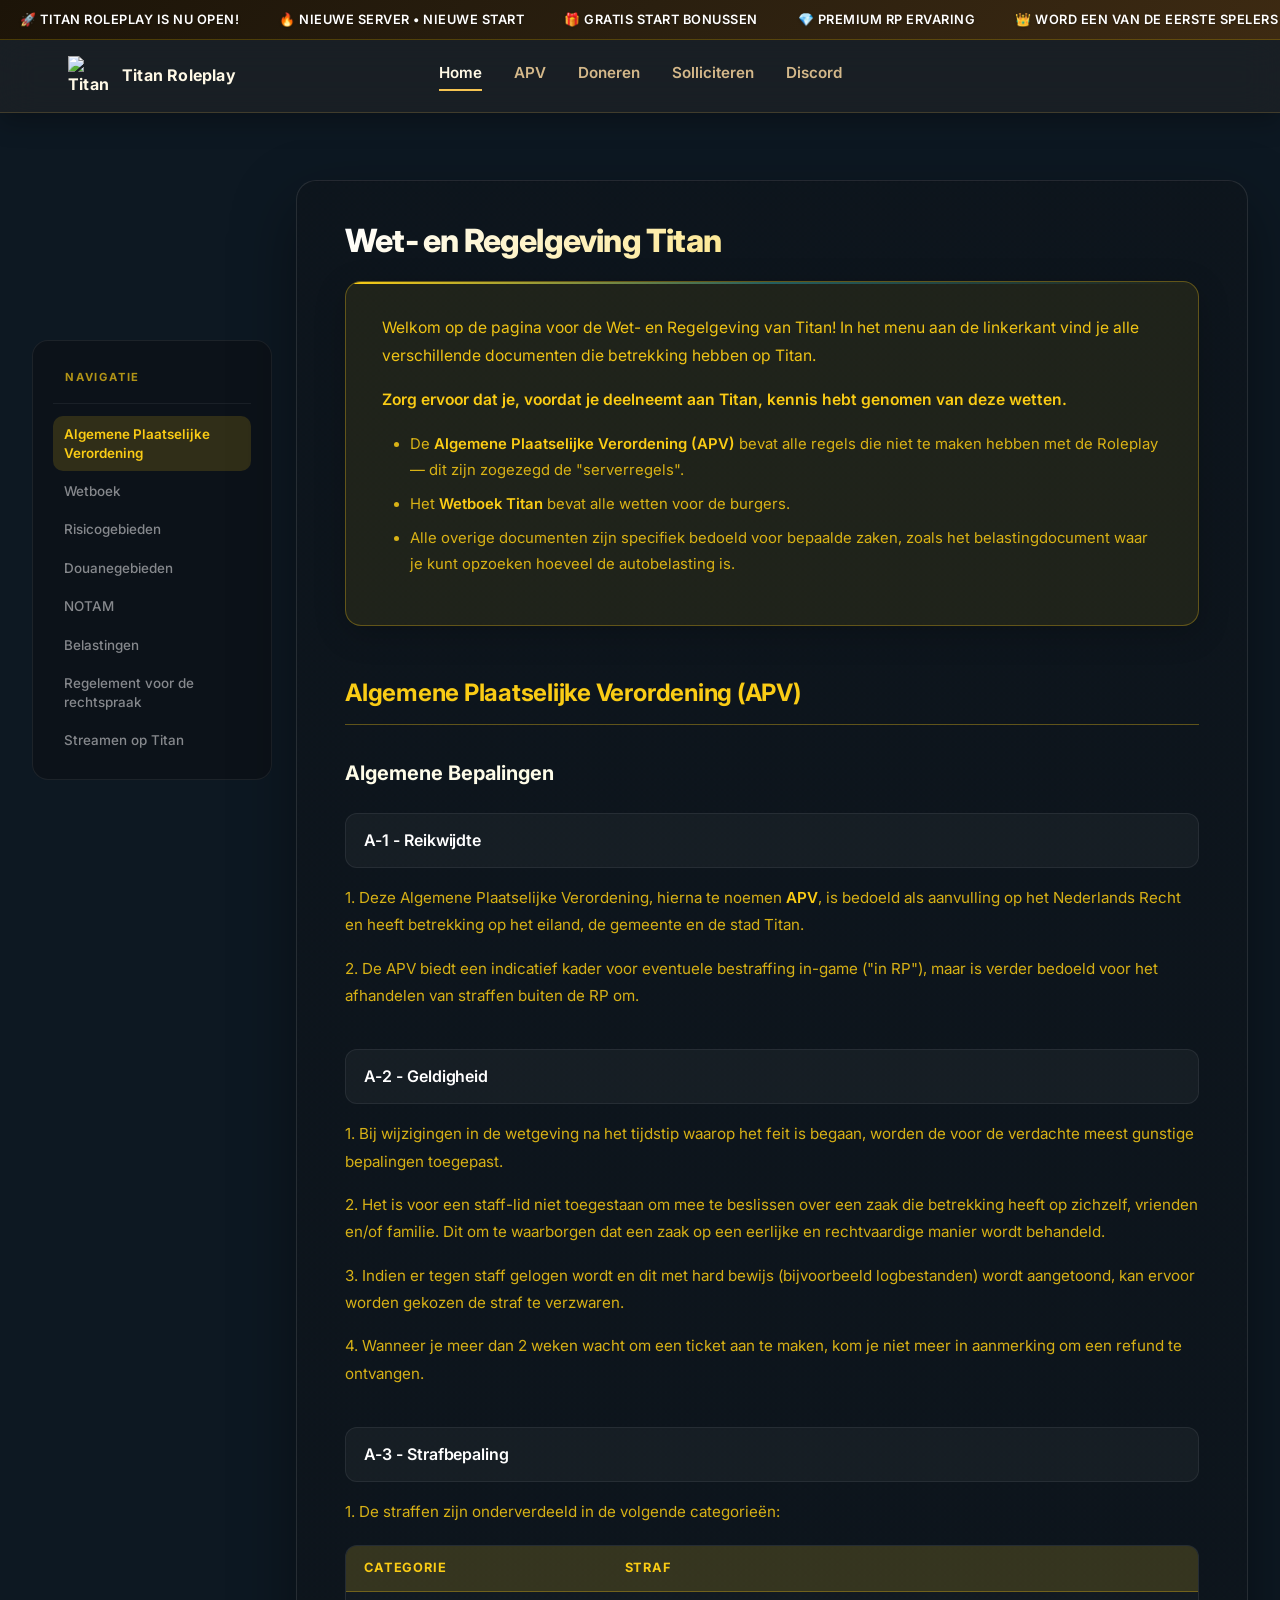
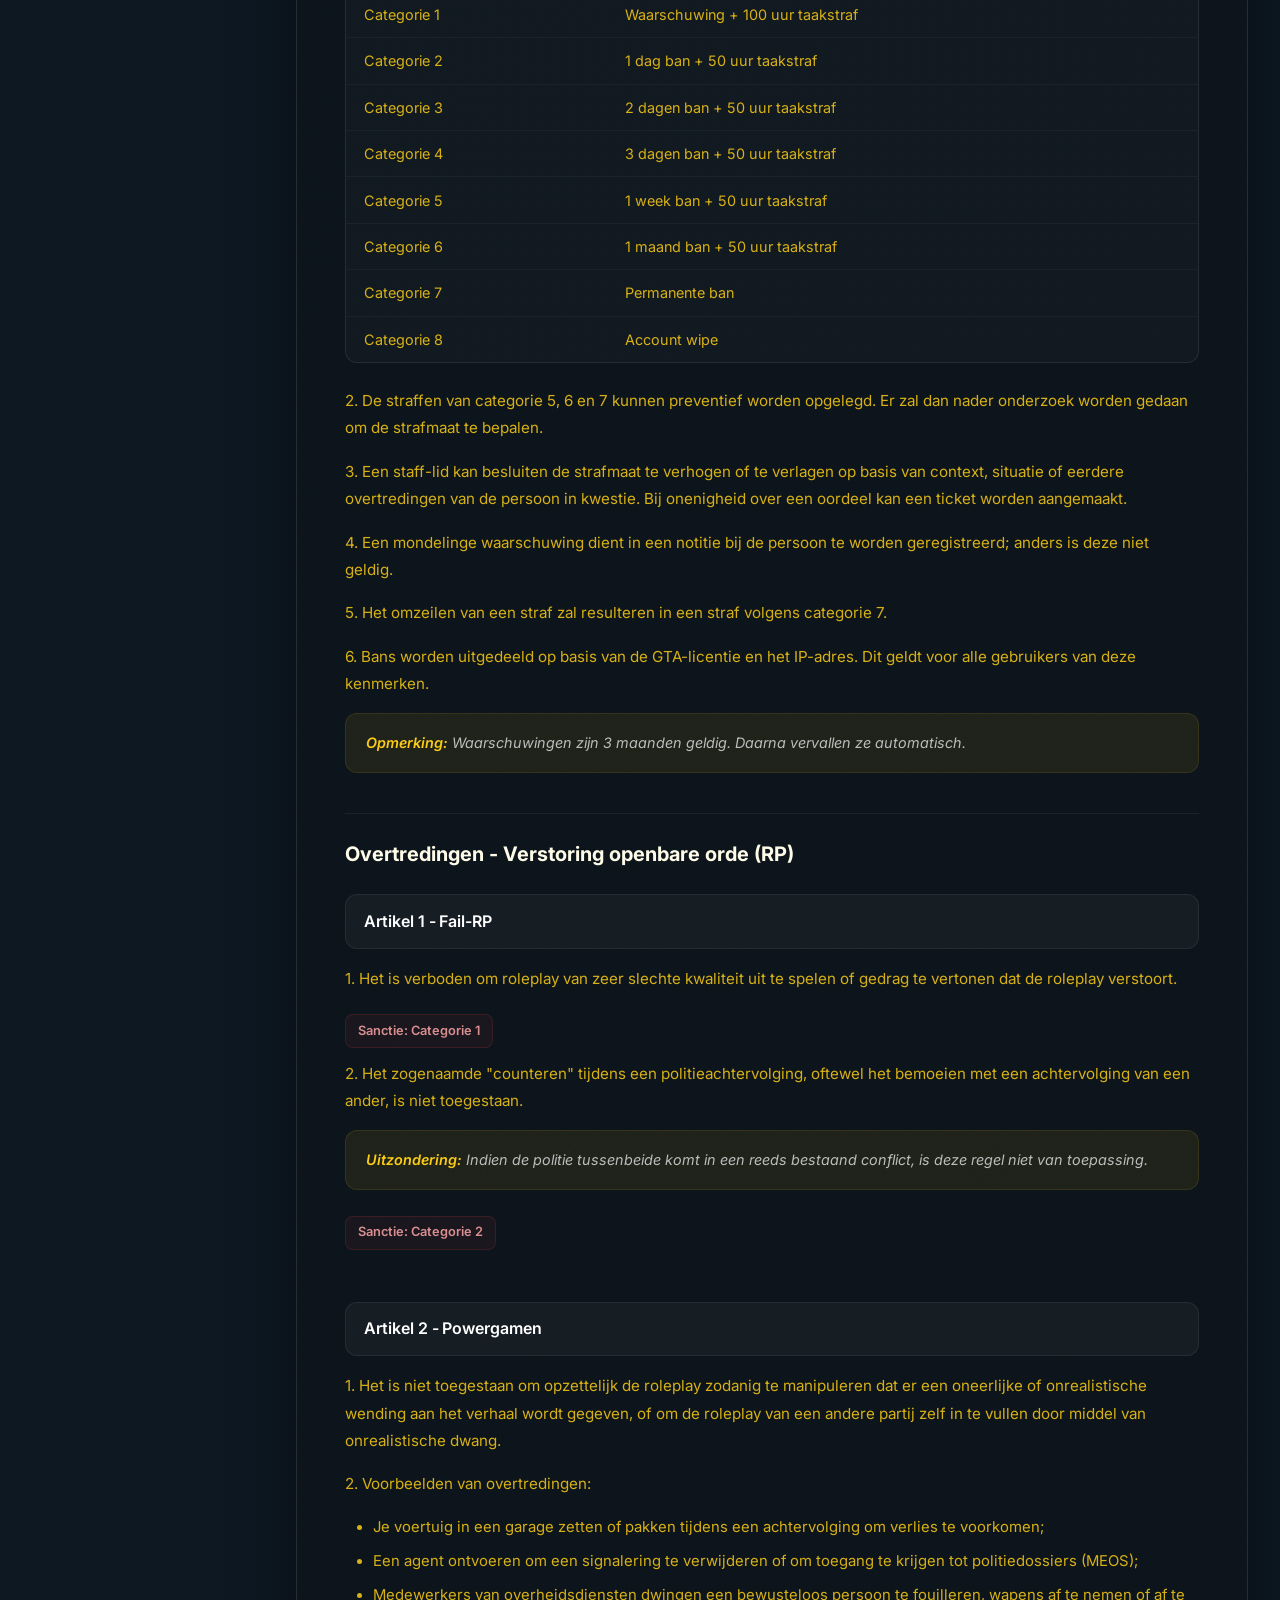
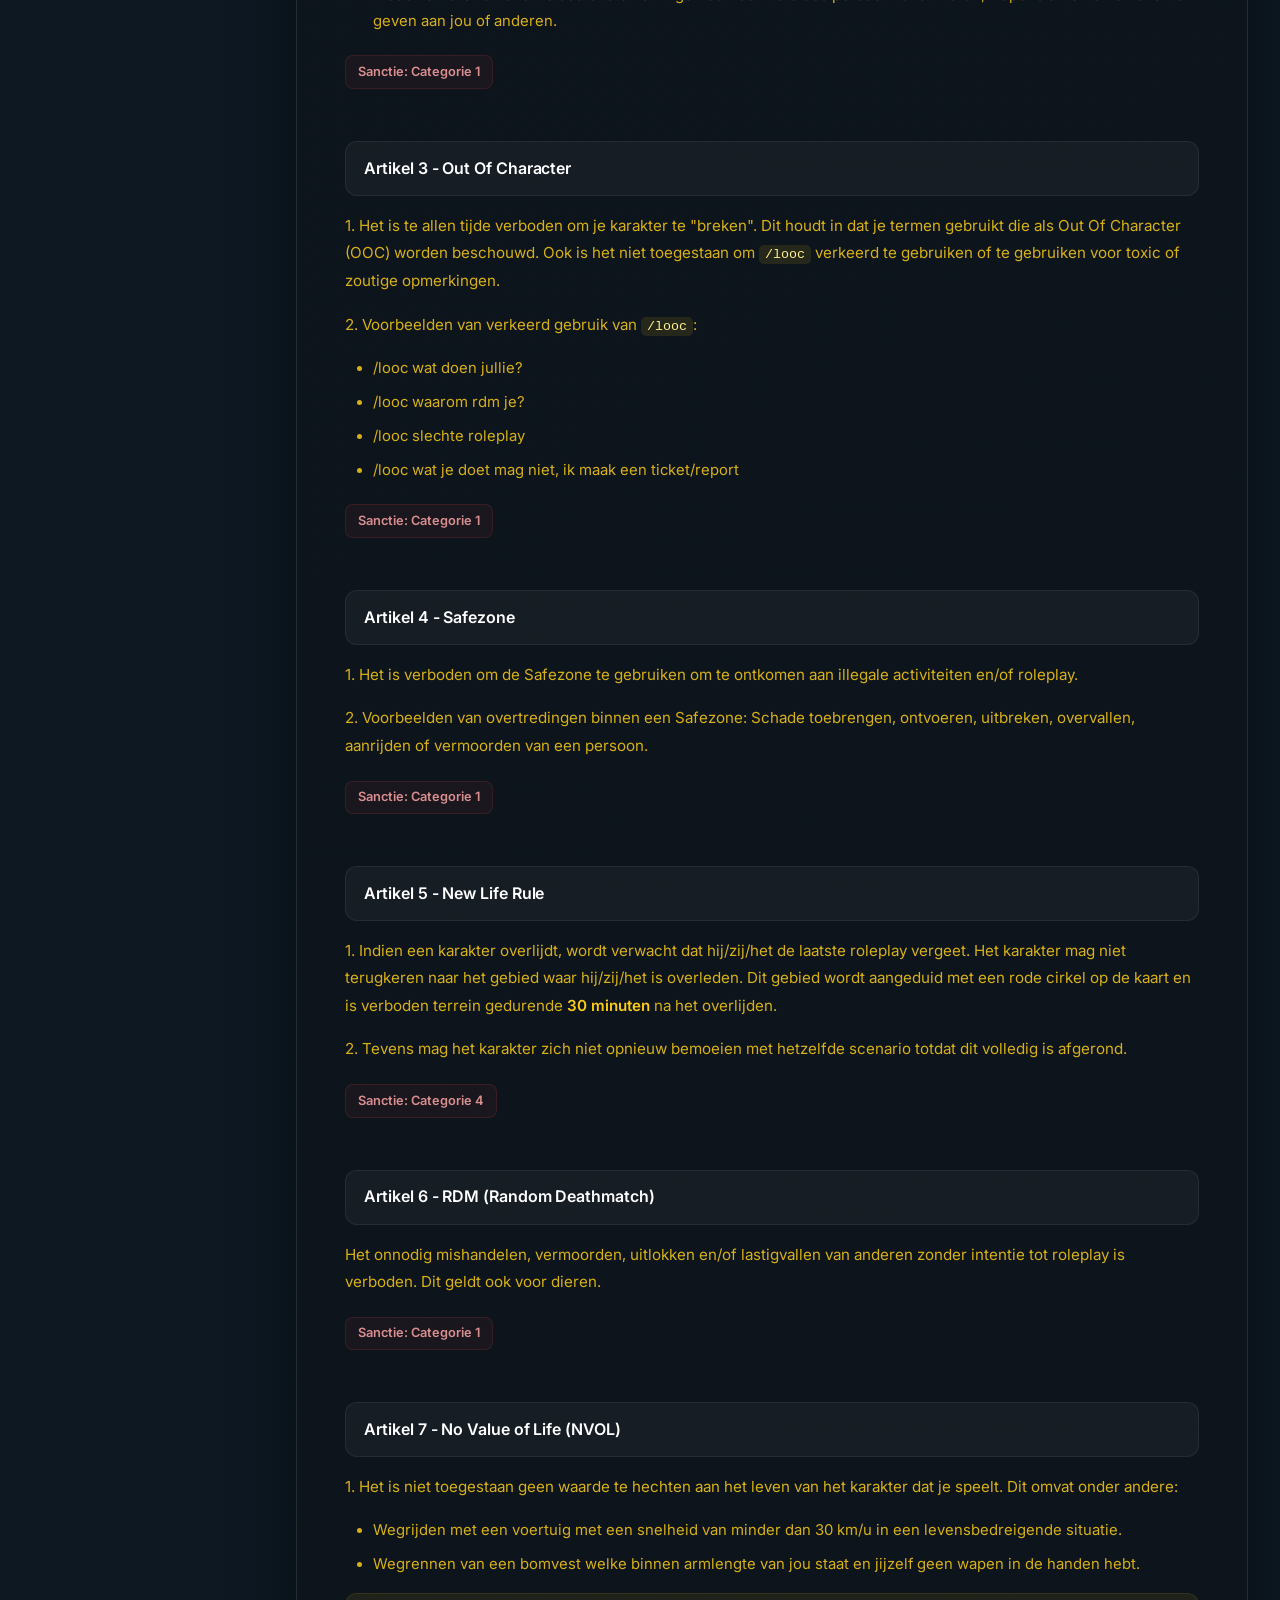
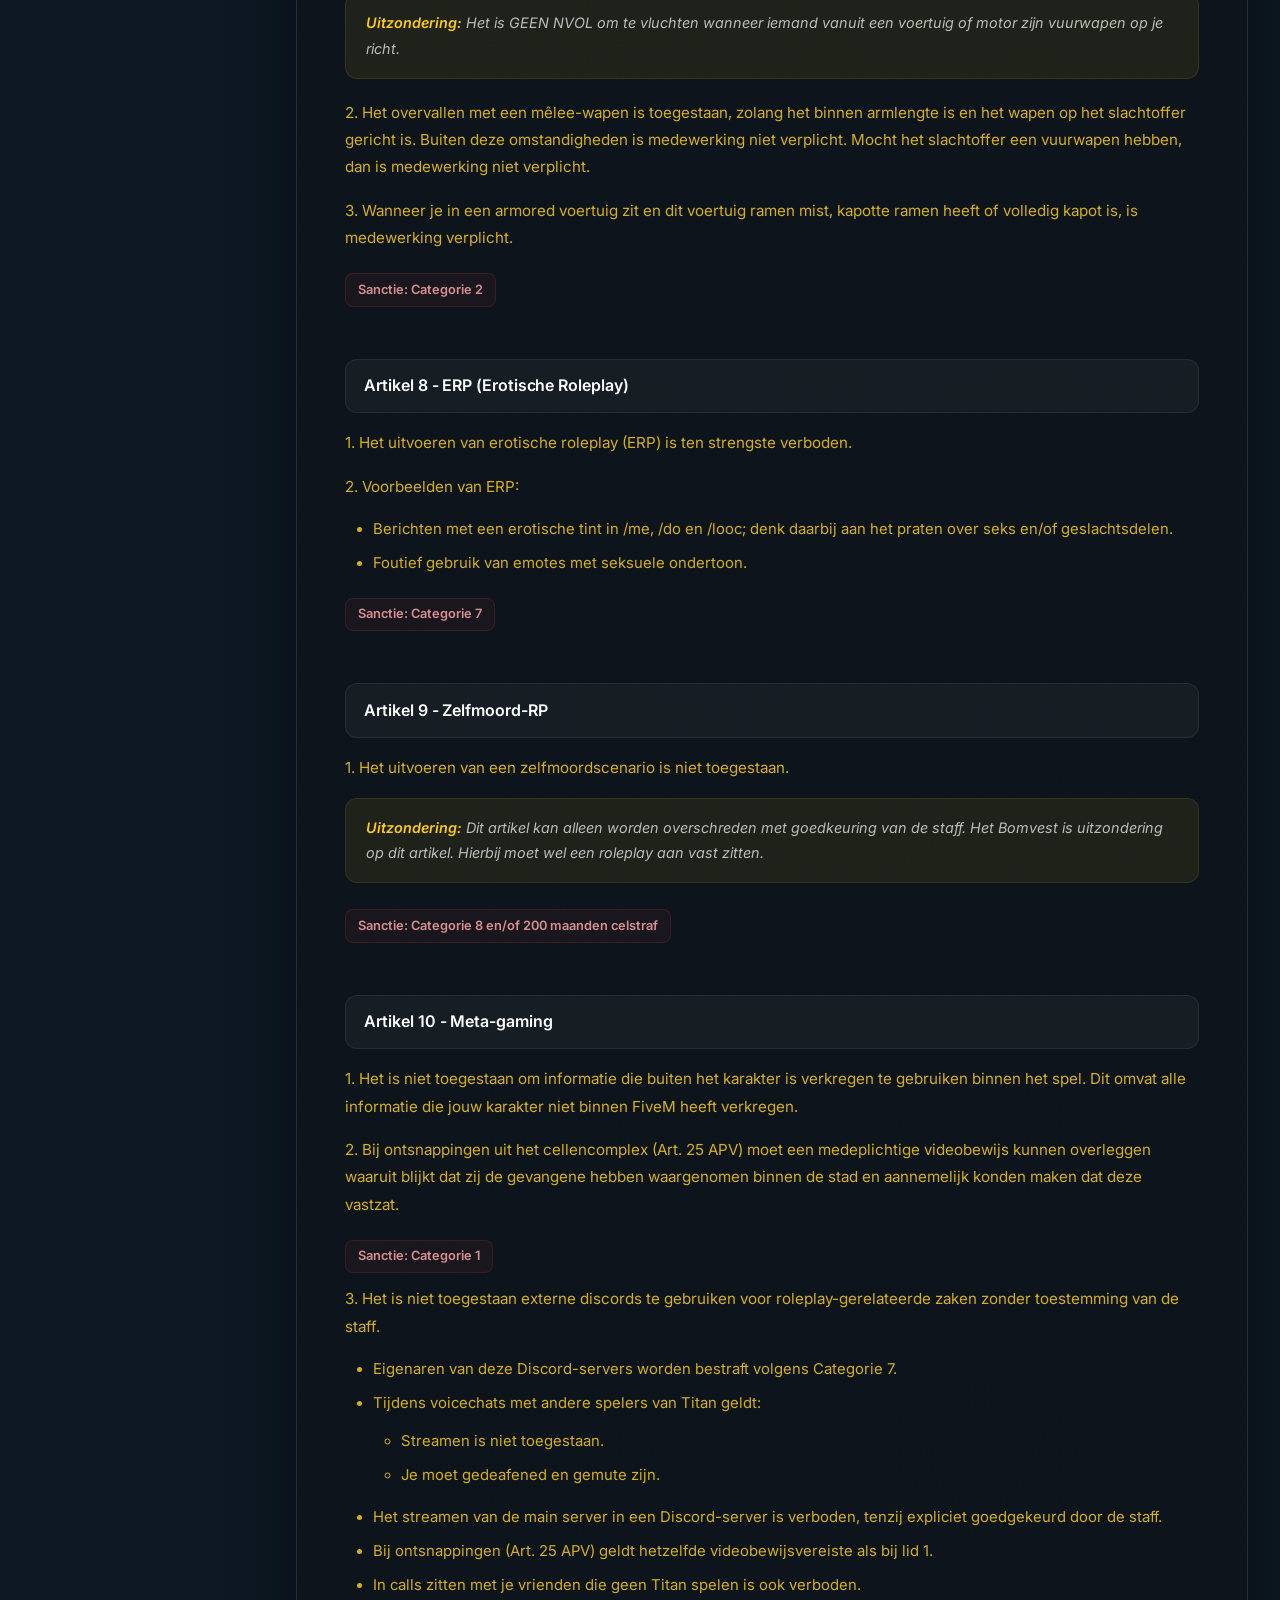
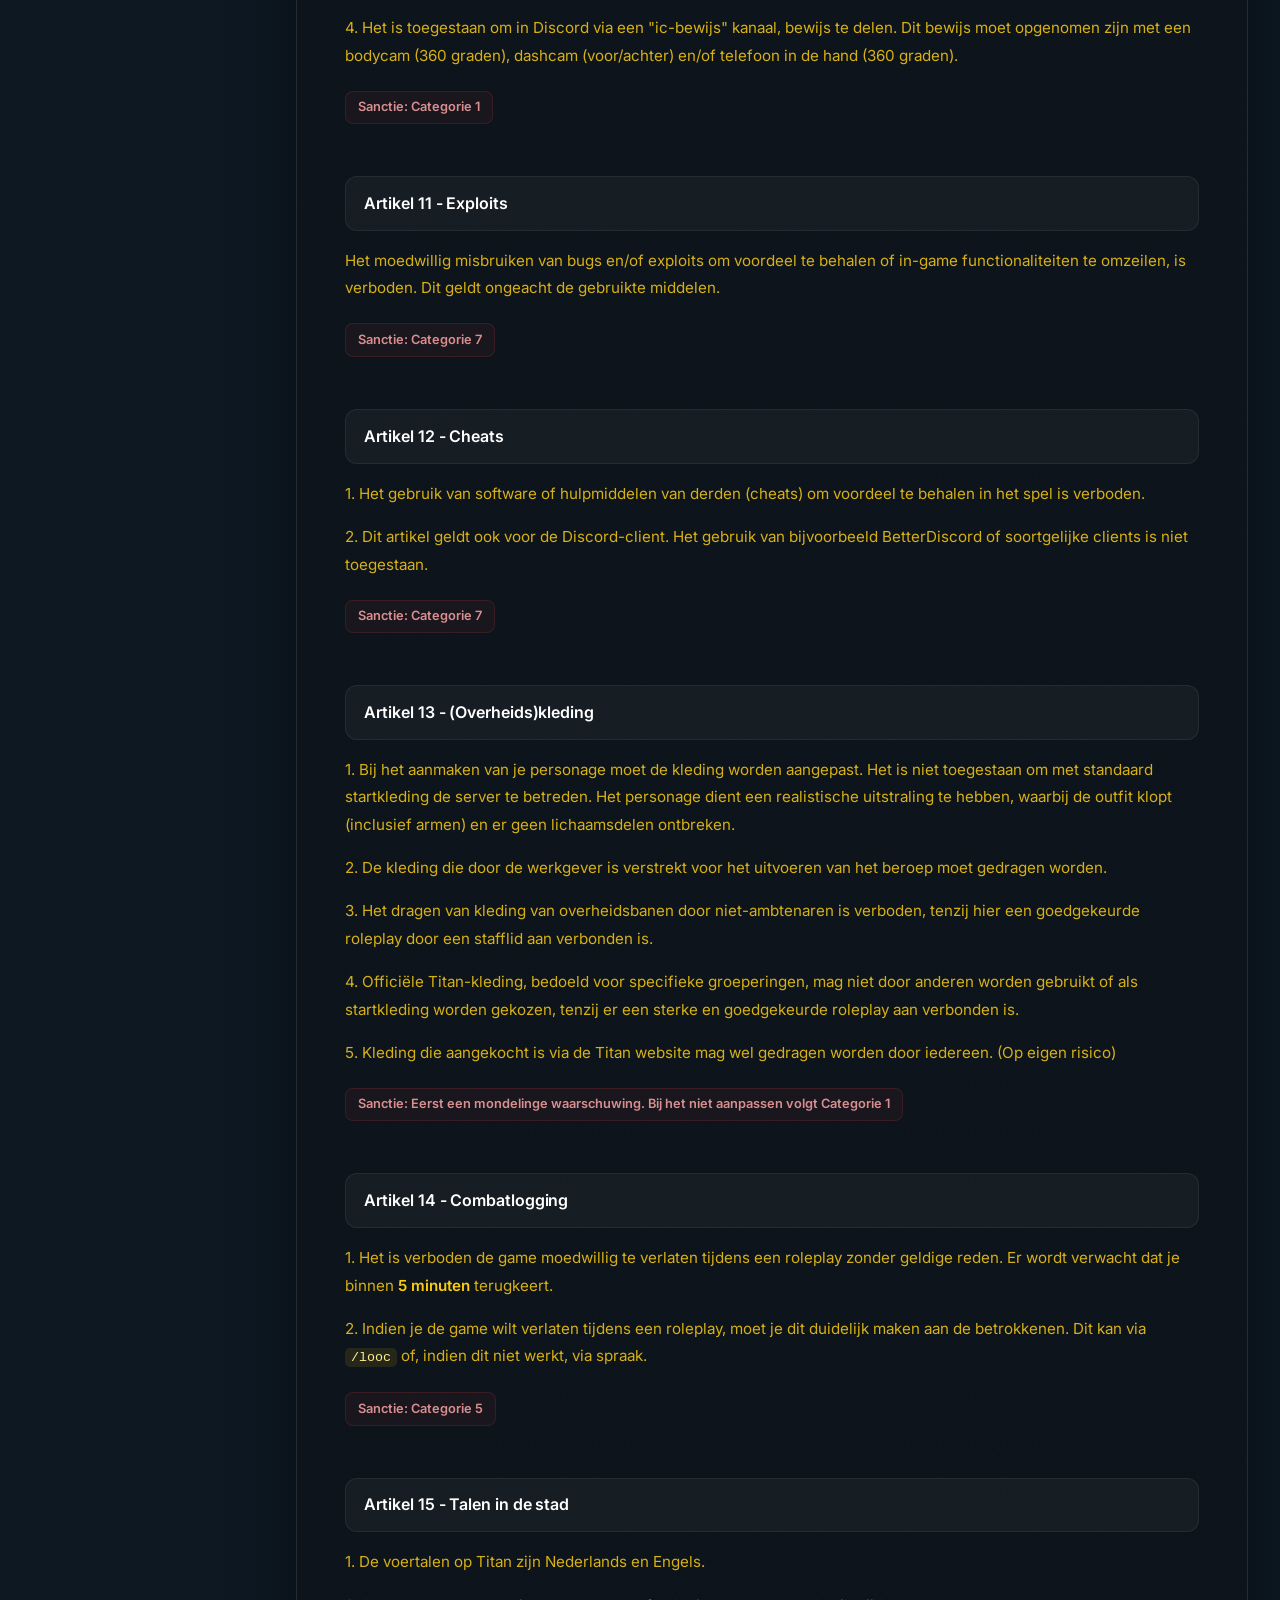
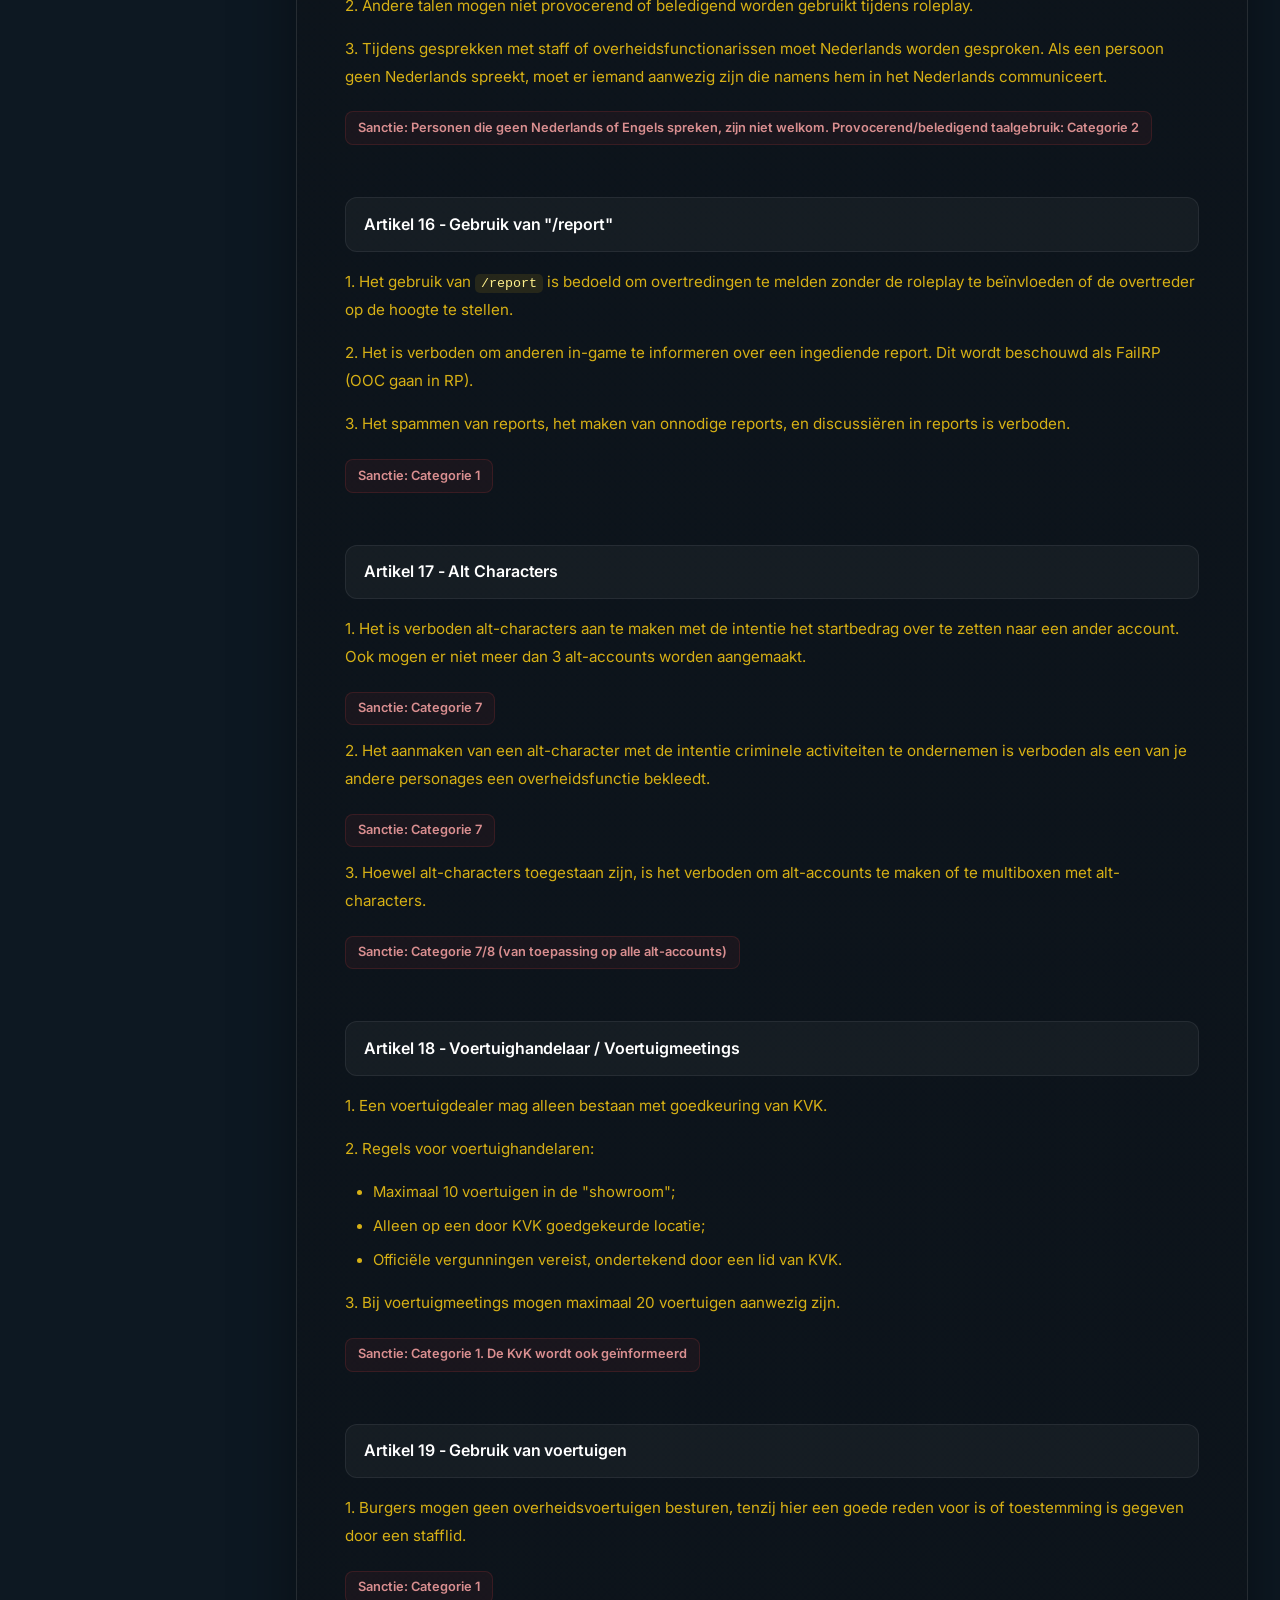
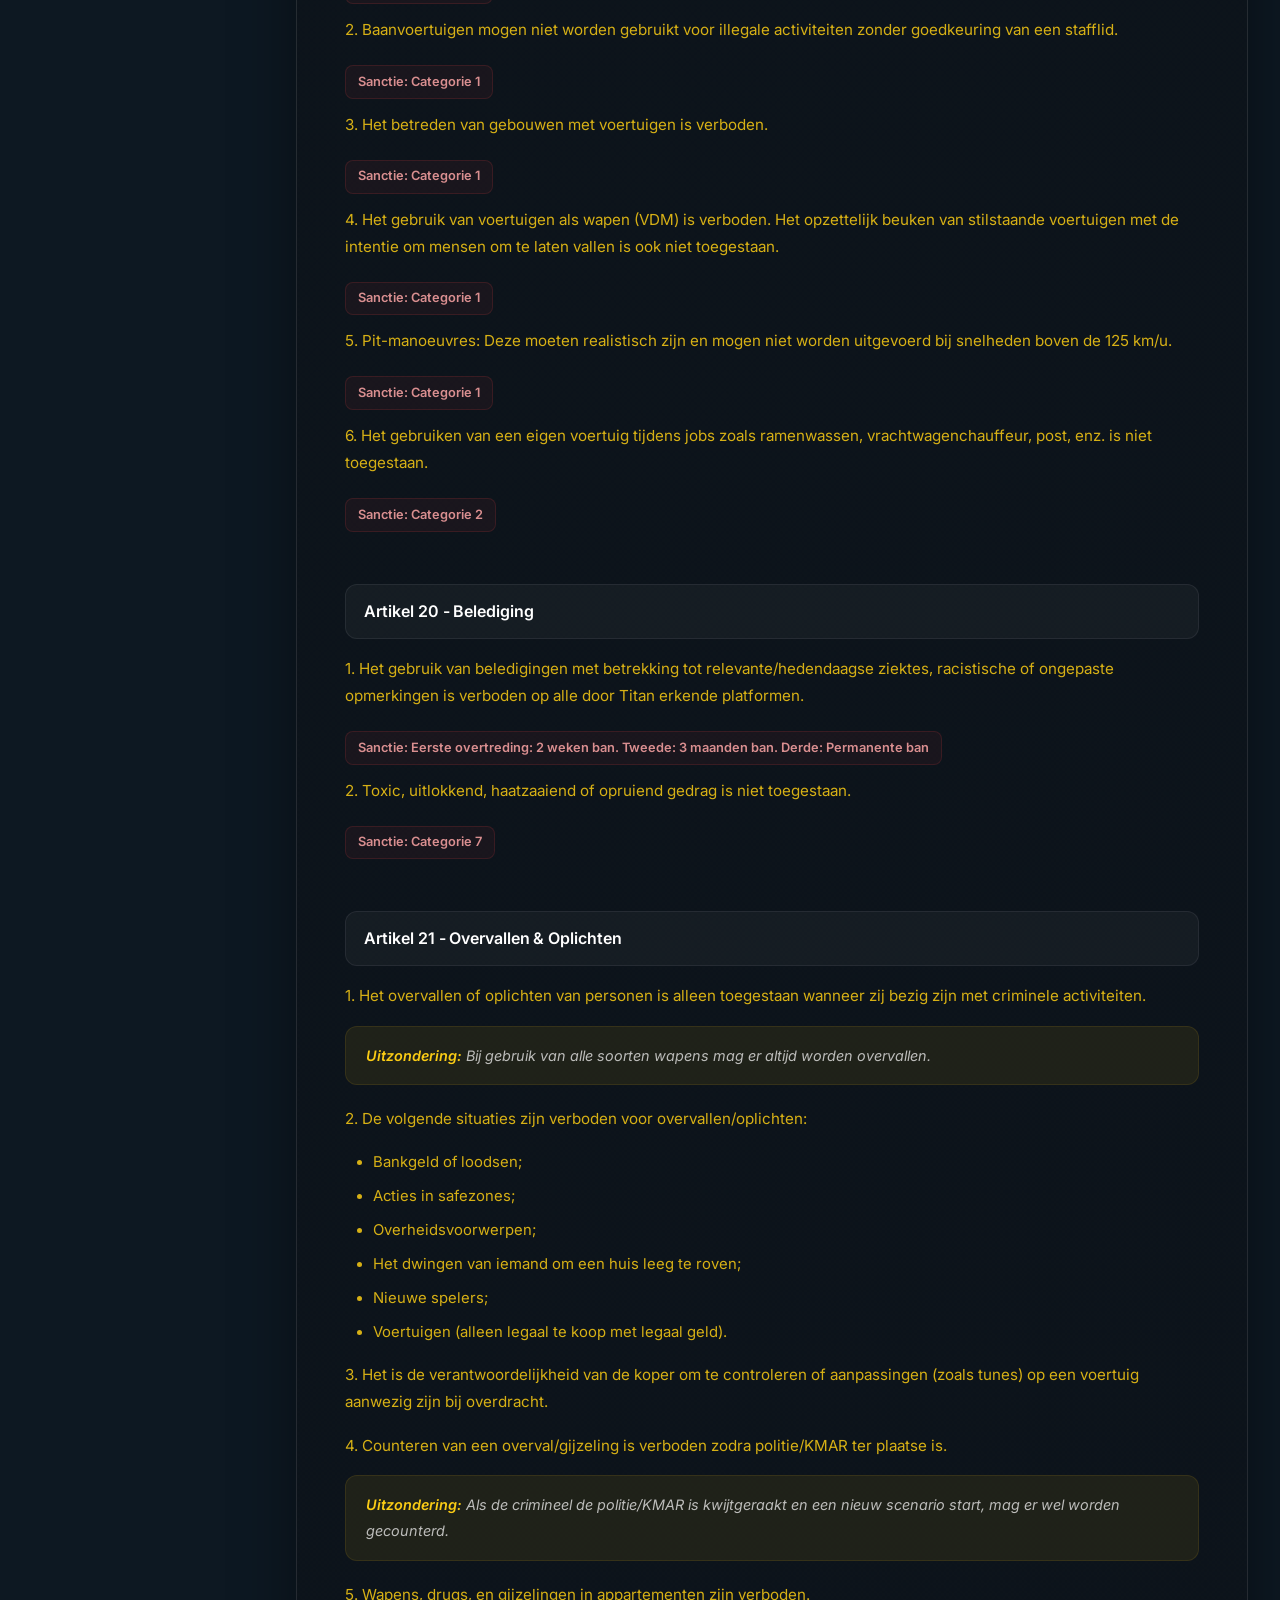
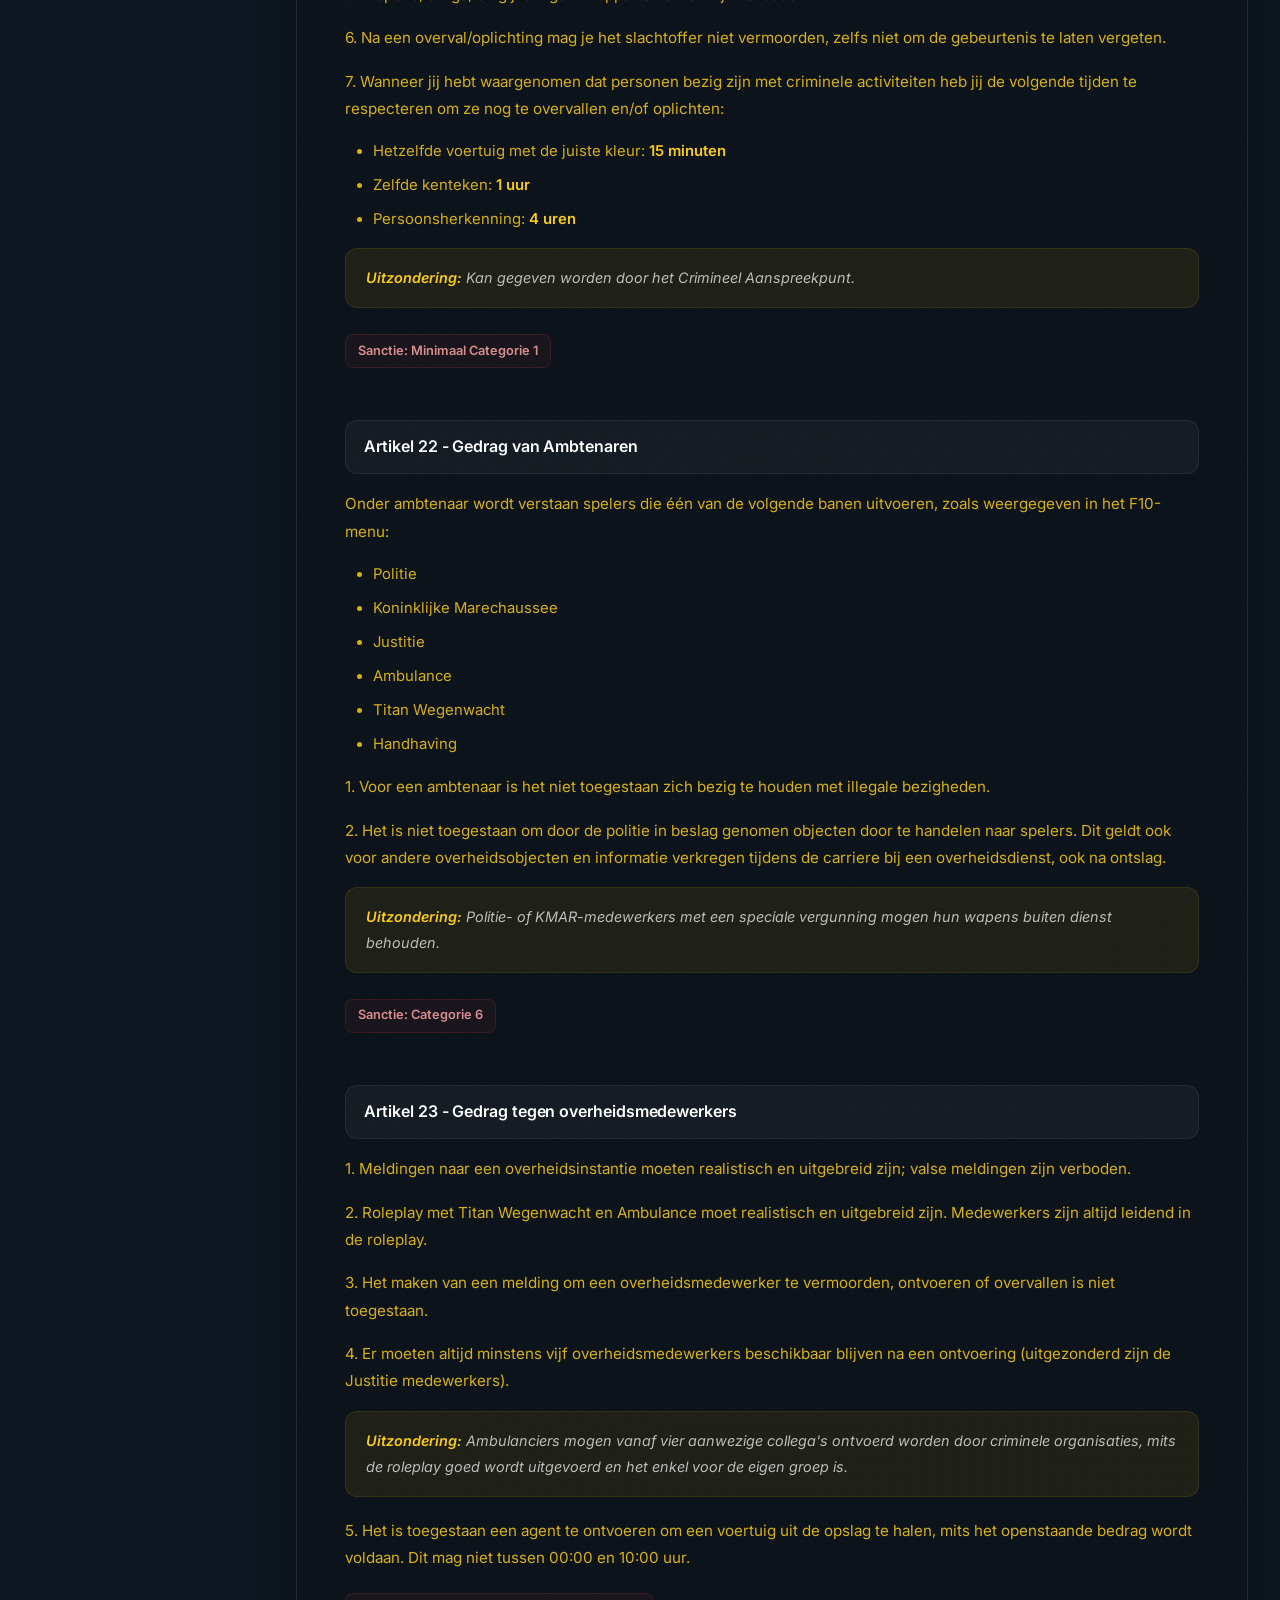
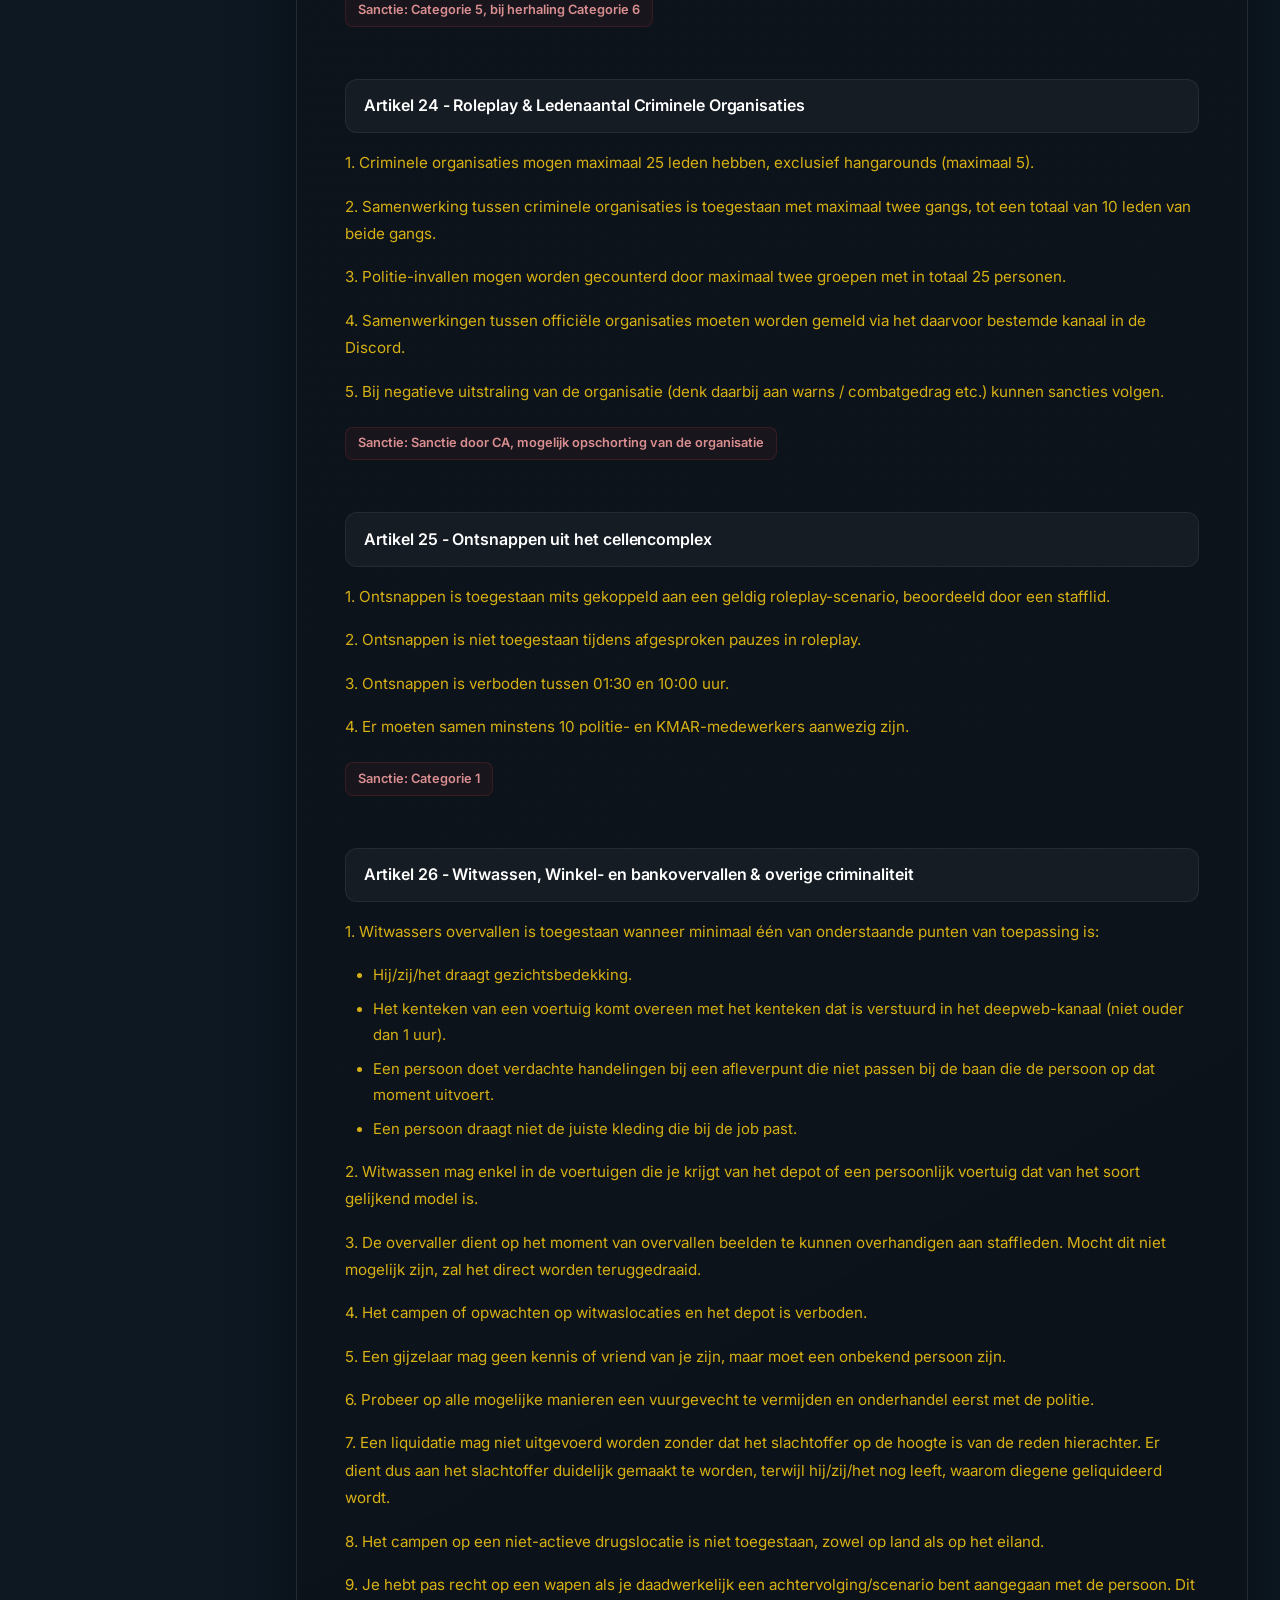
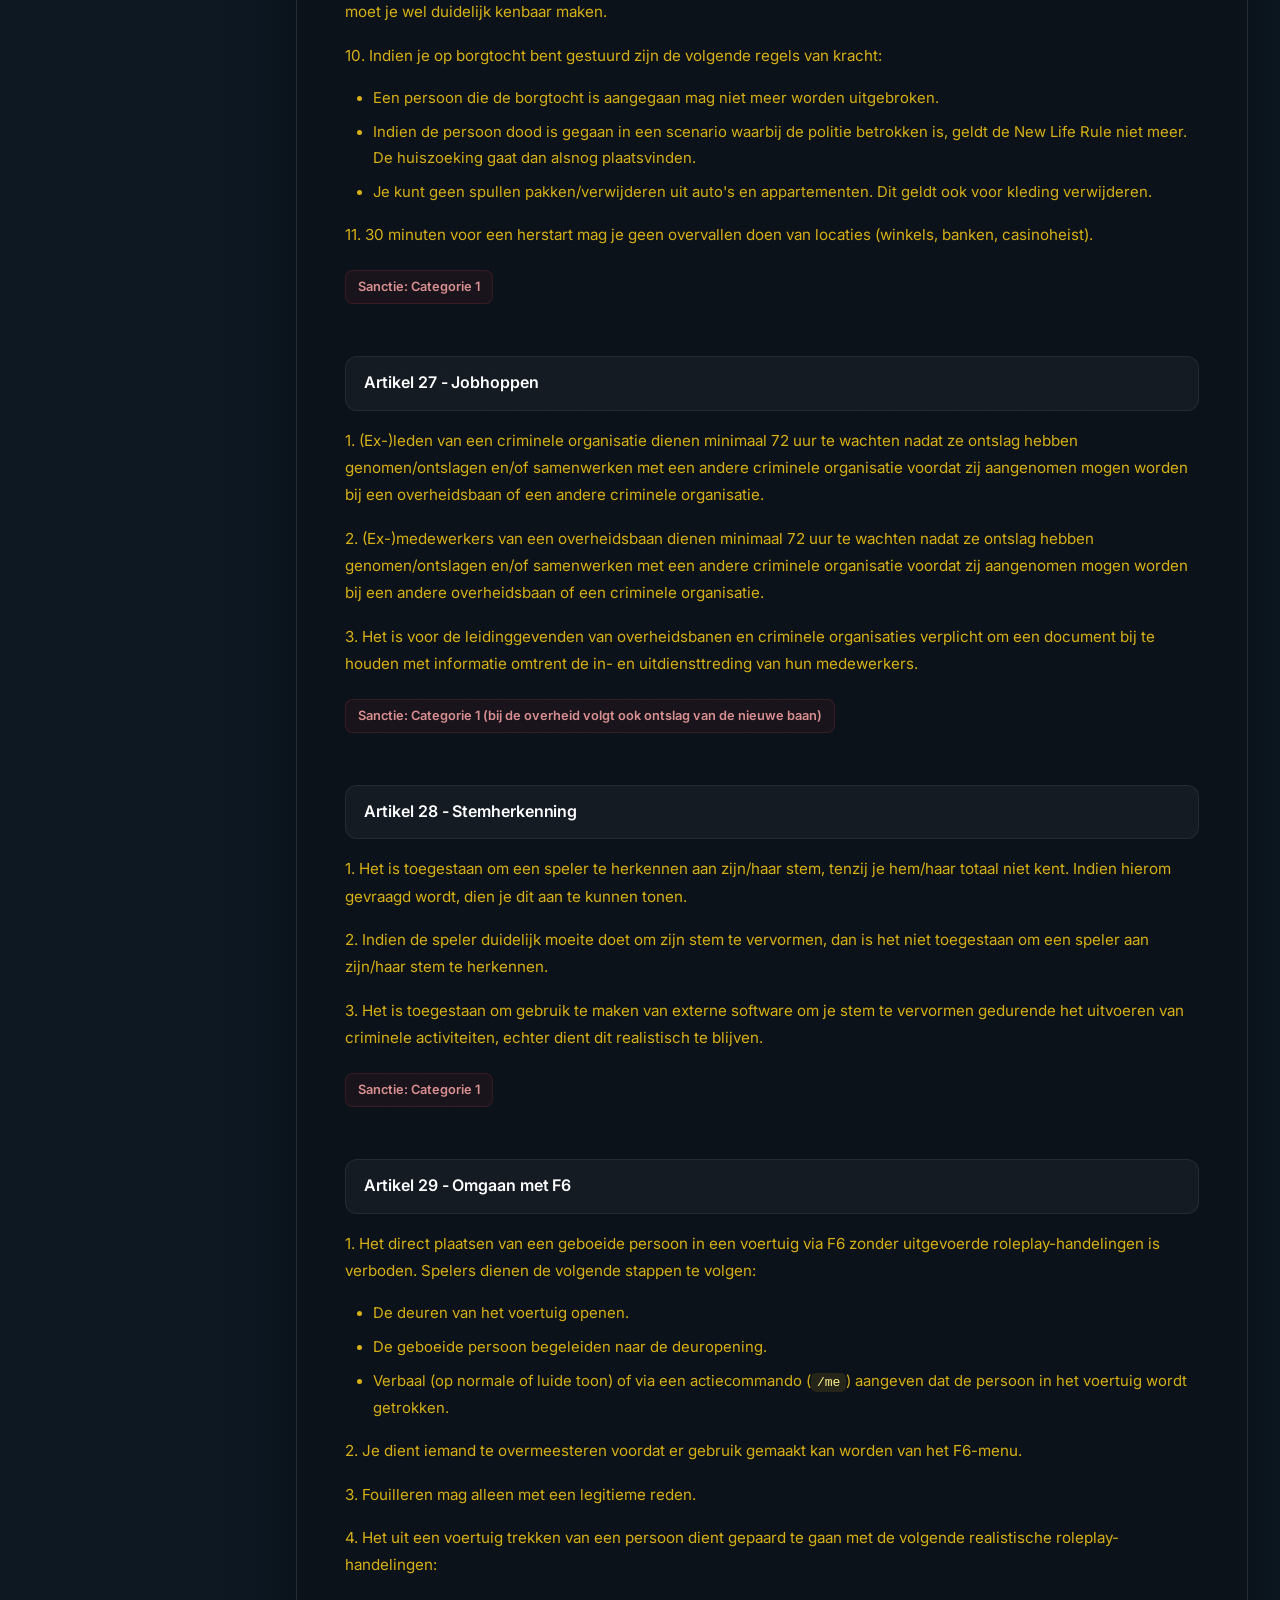
==== commit c462b776: "Update index.html" ====
--- a/apv/index.html
+++ b/apv/index.html
@@ -89,7 +89,7 @@
         font-weight: 700;
         text-transform: uppercase;
         letter-spacing: 0.16em;
-        color: rgba(255, 255, 255, 0.4);
+        color: rgba(250, 204, 21, 0.7);
       }
 
       .docs-sidebar nav ul {
@@ -115,12 +115,12 @@
 
       .docs-sidebar nav ul li a:hover {
         background: rgba(255, 255, 255, 0.05);
-        color: rgba(255, 255, 255, 0.85);
+        color: #fff;
       }
 
       .docs-sidebar nav ul li a.active {
-        background: rgba(89, 220, 231, 0.08);
-        color: #59dce7;
+        background: rgba(250, 204, 21, 0.15);
+        color: #facc15;
         font-weight: 600;
       }
 
@@ -161,11 +161,11 @@
       .docs-content h1 {
         font-size: 2.25rem;
         margin-bottom: 1.25rem;
-        color: #eaf7f9;
+        color: #fefce8;
         font-weight: 800;
         line-height: 1.25;
         letter-spacing: -0.025em;
-        background: linear-gradient(135deg, #ffffff 0%, #59dce7 100%);
+        background: linear-gradient(135deg, #ffffff 0%, #facc15 100%);
         -webkit-background-clip: text;
         -webkit-text-fill-color: transparent;
         background-clip: text;
@@ -175,8 +175,8 @@
         font-size: 1.5rem;
         margin: 3rem 0 1.25rem;
         padding-bottom: 0.75rem;
-        border-bottom: 1px solid rgba(89, 220, 231, 0.18);
-        color: #59dce7;
+        border-bottom: 1px solid rgba(250, 204, 21, 0.35);
+        color: #facc15;
         font-weight: 700;
         letter-spacing: -0.01em;
       }
@@ -186,7 +186,7 @@
         margin: 2.5rem 0 1rem;
         padding-top: 1.5rem;
         border-top: 1px solid rgba(255, 255, 255, 0.06);
-        color: #eaf7f9;
+        color: #fefce8;
         font-weight: 700;
       }
 
@@ -222,14 +222,14 @@
       .docs-content p {
         margin-bottom: 1rem;
         line-height: 1.8;
-        color: rgba(255, 255, 255, 0.72);
+        color: rgba(250, 204, 21, 0.85);
         font-size: 0.95rem;
       }
 
       .docs-content ul,
       .docs-content ol {
         margin: 0.75rem 0 1rem 1.75rem;
-        color: rgba(255, 255, 255, 0.72);
+        color: rgba(250, 204, 21, 0.85);
       }
 
       .docs-content li {
@@ -239,17 +239,17 @@
       }
 
       .docs-content li::marker {
-        color: rgba(89, 220, 231, 0.6);
+        color: rgba(250, 204, 21, 0.85);
       }
 
       .docs-content strong {
-        color: #59dce7;
+        color: #facc15;
         font-weight: 600;
       }
 
       .docs-content code {
-        background: rgba(89, 220, 231, 0.1);
-        color: #7ae3ec;
+        background: rgba(250, 204, 21, 0.1);
+        color: #fef08c;
         padding: 0.15em 0.45em;
         border-radius: 5px;
         font-size: 0.88em;
@@ -269,21 +269,21 @@
       }
 
       .docs-content table th {
-        background: rgba(89, 220, 231, 0.08);
+        background: rgba(250, 204, 21, 0.15);
         padding: 0.75rem 1.15rem;
         text-align: left;
         font-weight: 700;
-        color: rgba(89, 220, 231, 0.9);
+        color: #facc15;
         font-size: 0.8rem;
         text-transform: uppercase;
         letter-spacing: 0.06em;
-        border-bottom: 1px solid rgba(89, 220, 231, 0.15);
+        border-bottom: 1px solid rgba(250, 204, 21, 0.30);
       }
 
       .docs-content table td {
         padding: 0.7rem 1.15rem;
         border-bottom: 1px solid rgba(255, 255, 255, 0.04);
-        color: rgba(255, 255, 255, 0.72);
+        color: rgba(250, 204, 21, 0.85);
         font-size: 0.9rem;
       }
 
@@ -292,15 +292,15 @@
       }
 
       .docs-content table tr:hover td {
-        background: rgba(89, 220, 231, 0.04);
+        background: rgba(250, 204, 21, 0.08);
       }
 
       /* ── Blockquotes ── */
       .docs-content blockquote {
         margin: 1rem 0 1.25rem;
         padding: 1rem 1.25rem;
-        background: rgba(89, 220, 231, 0.04);
-        border: 1px solid rgba(89, 220, 231, 0.1);
+        background: rgba(250, 204, 21, 0.08);
+        border: 1px solid rgba(250, 204, 21, 0.1);
         border-radius: 12px;
       }
 
@@ -328,8 +328,8 @@
       /* ── Intro Box ── */
       .docs-intro {
         padding: 2rem 2.25rem;
-        background: rgba(89, 220, 231, 0.04);
-        border: 1px solid rgba(89, 220, 231, 0.15);
+        background: rgba(250, 204, 21, 0.08);
+        border: 1px solid rgba(250, 204, 21, 0.30);
         border-radius: 16px;
         margin-bottom: 2.5rem;
         position: relative;
@@ -344,11 +344,11 @@
         left: 0;
         right: 0;
         height: 2px;
-        background: linear-gradient(to right, #59dce7, rgba(43, 184, 195, 0.4), transparent);
+        background: linear-gradient(to right, #facc15, rgba(43, 184, 195, 0.4), transparent);
       }
 
       .docs-intro p {
-        color: rgba(255, 255, 255, 0.82);
+        color: rgba(250, 204, 21, 0.95);
         font-size: 0.98rem;
         line-height: 1.8;
       }
@@ -359,7 +359,7 @@
 
       .docs-intro li {
         font-size: 0.93rem;
-        color: rgba(255, 255, 255, 0.72);
+        color: rgba(250, 204, 21, 0.85);
       }
 
       /* ═══════════════════════════════════════
--- a/assets/css/styles.css
+++ b/assets/css/styles.css
@@ -35,11 +35,11 @@
 }
 
 body.rules-page {
-  background: #0d1822;
+  background: #0f0c08;
 }
 
 body.solliciteren-page {
-  background: #0d1822;
+  background: #0f0c08;
 }
 
 
@@ -99,7 +99,7 @@
   left: 0;
   right: 0;
   z-index: 51;
-  background: linear-gradient(135deg, #1a1a2e 0%, #16213e 50%, #0f3460 100%);
+  background: linear-gradient(135deg, #1c1408 0%, #2a1f0f 50%, #3d2a12 100%);
   border-bottom: 1px solid rgba(255, 215, 0, 0.2);
   overflow: hidden;
   height: 40px;
@@ -404,7 +404,7 @@
   margin-top: 0;
   padding: 100px 20px 60px;
   overflow: hidden;
-  background: #0a0e14;
+  background: #0f0c08;
   contain: layout style;
 }
 
@@ -586,17 +586,17 @@
 .button.primary {
   background: linear-gradient(
     135deg,
-    rgba(125, 235, 243, 0.55),
-    rgba(70, 201, 213, 0.45)
+    rgba(255, 215, 0, 0.55),
+    rgba(255, 215, 0, 0.55)
   );
   color: #ffffff;
-  border: 1px solid rgba(125, 235, 243, 0.3);
+  border: 1px solid rgba(255, 215, 0, 0.3);
   box-shadow: 0 14px 26px rgba(255, 215, 0, 0.25), 0 0 0 1px rgba(255, 255, 255, 0.06);
   backdrop-filter: blur(6px);
 }
 
 .button.ghost {
-  border-color: rgba(125, 235, 243, 0.55);
+  border-color: rgba(255, 215, 0, 0.55);
   color: var(--text);
   background: rgba(10, 19, 26, 0.55);
   backdrop-filter: blur(12px);
@@ -607,8 +607,8 @@
   border-color: rgba(255, 255, 255, 0.2);
   background: linear-gradient(
     135deg,
-    rgba(72, 198, 214, 0.28),
-    rgba(14, 23, 30, 0.9)
+    rgba(255, 215, 0, 0.55),
+    rgba(255, 215, 0, 0.55)
   );
   color: #eefcfe;
   font-weight: 700;
@@ -623,7 +623,7 @@
 }
 
 .button.ghost:hover {
-  border-color: rgba(125, 235, 243, 0.85);
+  border-color: rgba(255, 215, 0, 0.85);
   box-shadow: 0 18px 32px rgba(0, 0, 0, 0.35), 0 0 18px rgba(255, 215, 0, 0.2);
 }
 
@@ -647,7 +647,7 @@
   padding: 12px 24px;
   border-radius: 999px;
   background: rgba(10, 19, 26, 0.55);
-  border: 1px solid rgba(125, 235, 243, 0.35);
+  border: 1px solid rgba(255, 215, 0, 0.35);
   box-shadow: 0 16px 30px rgba(0, 0, 0, 0.28), inset 0 0 0 1px rgba(255, 255, 255, 0.05);
   backdrop-filter: blur(12px);
   transition: transform 0.25s ease, box-shadow 0.25s ease, border-color 0.25s ease,
@@ -660,13 +660,13 @@
   width: 9px;
   height: 9px;
   border-radius: 50%;
-  background: radial-gradient(circle at 30% 30%, #7ff3ff, #d4a017 70%);
+  background: radial-gradient(circle at 30% 30%, #d4a017, #d4a017 70%);
   box-shadow: 0 0 12px rgba(255, 215, 0, 0.55);
 }
 
 .hero-online:hover {
   transform: translateY(-3px);
-  border-color: rgba(125, 235, 243, 0.6);
+  border-color: rgba(255, 215, 0, 0.6);
   background: rgba(14, 26, 34, 0.68);
   box-shadow: 0 20px 36px rgba(0, 0, 0, 0.38), 0 0 18px rgba(255, 215, 0, 0.18);
 }
@@ -767,7 +767,7 @@
   justify-content: center;
   position: relative;
   overflow: hidden;
-  background: linear-gradient(180deg, #0a0e14 0%, #0f1419 100%);
+  background: linear-gradient(180deg, #0f0c08 0%, #0f0c08 100%);
 }
 
 .rules-hero::before {
@@ -892,7 +892,7 @@
 
 .rules-penalties {
   padding: 120px 24px 110px;
-  background: linear-gradient(180deg, #0f1419 0%, #0a0e14 100%);
+  background: linear-gradient(180deg, #0f0c08 0%, #0f0c08 100%);
   position: relative;
   border-top: 1px solid rgba(255, 255, 255, 0.05);
 }
@@ -911,7 +911,7 @@
 /* Penalties Section */
 .rules-penalties {
   padding: 100px 24px 120px;
-  background: linear-gradient(180deg, #0a0e14 0%, #0f1419 50%, #0a0e14 100%);
+  background: linear-gradient(180deg, #0f0c08 0%, #0f0c08 50%, #0f0c08 100%);
   position: relative;
 }
 
@@ -1064,7 +1064,7 @@
 /* Articles Section */
 .rules-articles {
   padding: 100px 24px 120px;
-  background: linear-gradient(180deg, #0a0e14 0%, #0f1419 50%, #0a0e14 100%);
+  background: linear-gradient(180deg, #0f0c08 0%, #0f0c08 50%, #0f0c08 100%);
   position: relative;
 }
 
@@ -2048,7 +2048,7 @@
   padding: 160px 24px 80px;
   text-align: center;
   overflow: hidden;
-  background: linear-gradient(180deg, #0a0e14 0%, #0f1822 100%);
+  background: linear-gradient(180deg, #0f0c08 0%, #0f1822 100%);
 }
 
 .sol-hero-compact {
@@ -2253,7 +2253,7 @@
   letter-spacing: 0.8px;
   text-transform: uppercase;
   background: rgba(34, 197, 94, 0.12);
-  color: #4ade80;
+  color: #f5c452;
   border: 1px solid rgba(34, 197, 94, 0.25);
   margin-bottom: 14px;
 }
@@ -2310,7 +2310,7 @@
 }
 
 .sol-card-btn-discord {
-  background: linear-gradient(135deg, rgba(245, 196, 82, 0.85), rgba(71, 82, 196, 0.8));
+  background: linear-gradient(135deg, rgba(245, 196, 82, 0.85), rgba(245, 196, 82, 0.85));
   color: #ffffff;
   border: 1px solid rgba(255, 255, 255, 0.15);
   box-shadow: 0 8px 24px rgba(245, 196, 82, 0.25);
@@ -2326,24 +2326,24 @@
 .sol-card-staff:hover { border-color: rgba(255, 215, 0, 0.35); }
 .sol-card-staff::before { background: linear-gradient(90deg, transparent, #f5c452, transparent); }
 
-.sol-card-politie { border-color: rgba(59, 130, 246, 0.12); }
-.sol-card-politie:hover { border-color: rgba(59, 130, 246, 0.3); }
+.sol-card-politie { border-color: rgba(245, 196, 82, 0.12); }
+.sol-card-politie:hover { border-color: rgba(245, 196, 82, 0.3); }
 .sol-card-politie::before { background: linear-gradient(90deg, transparent, #f5c452, transparent); }
 .sol-card-politie .sol-card-img-wrap::after {
-  background: radial-gradient(circle at center, rgba(59, 130, 246, 0.06) 0%, transparent 70%);
+  background: radial-gradient(circle at center, rgba(245, 196, 82, 0.06) 0%, transparent 70%);
 }
 .sol-card-politie:hover .sol-card-img-wrap::after {
-  background: radial-gradient(circle at center, rgba(59, 130, 246, 0.12) 0%, transparent 70%);
-}
-
-.sol-card-defensie { border-color: rgba(59, 130, 246, 0.12); }
-.sol-card-defensie:hover { border-color: rgba(59, 130, 246, 0.3); }
+  background: radial-gradient(circle at center, rgba(245, 196, 82, 0.12) 0%, transparent 70%);
+}
+
+.sol-card-defensie { border-color: rgba(245, 196, 82, 0.12); }
+.sol-card-defensie:hover { border-color: rgba(245, 196, 82, 0.3); }
 .sol-card-defensie::before { background: linear-gradient(90deg, transparent, #f5c452, transparent); }
 .sol-card-defensie .sol-card-img-wrap::after {
-  background: radial-gradient(circle at center, rgba(59, 130, 246, 0.06) 0%, transparent 70%);
+  background: radial-gradient(circle at center, rgba(245, 196, 82, 0.06) 0%, transparent 70%);
 }
 .sol-card-defensie:hover .sol-card-img-wrap::after {
-  background: radial-gradient(circle at center, rgba(59, 130, 246, 0.12) 0%, transparent 70%);
+  background: radial-gradient(circle at center, rgba(245, 196, 82, 0.12) 0%, transparent 70%);
 }
 
 .sol-card-ambulance { border-color: rgba(234, 179, 8, 0.12); }
@@ -2516,7 +2516,7 @@
 }
 
 .sol-route-icon--discord svg {
-  color: #8b9aff;
+  color: #f5c452;
 }
 
 .sol-route-tag {
@@ -2530,7 +2530,7 @@
 }
 
 .sol-route-tag--discord {
-  color: #8b9aff;
+  color: #f5c452;
 }
 
 .sol-route-head h3 {
@@ -2614,7 +2614,7 @@
 }
 
 .sol-step-marker--discord span {
-  color: #8b9aff;
+  color: #f5c452;
 }
 
 .sol-step-content h4 {
@@ -2696,7 +2696,7 @@
   background:
     radial-gradient(ellipse at 30% 0%, rgba(255, 215, 0, 0.05) 0%, transparent 50%),
     radial-gradient(ellipse at 70% 100%, rgba(245, 196, 82, 0.04) 0%, transparent 50%),
-    linear-gradient(180deg, #0a0e14 0%, #0d1822 100%);
+    linear-gradient(180deg, #0f0c08 0%, #0f0c08 100%);
   position: relative;
   overflow: hidden;
 }
@@ -2882,7 +2882,7 @@
   border: 1px solid rgba(245, 196, 82, 0.18);
   font-size: 0.78rem;
   font-weight: 600;
-  color: #8b92ff;
+  color: #f5c4522e;
   text-decoration: none;
   transition: background 0.25s, border-color 0.25s, transform 0.15s;
 }
@@ -3095,7 +3095,7 @@
 .sf-message-success {
   background: rgba(34, 197, 94, 0.08);
   border: 1px solid rgba(34, 197, 94, 0.15);
-  color: #4ade80;
+  color: #f5c452;
 }
 
 .sf-message-error {
@@ -3487,7 +3487,7 @@
     border-radius: 12px !important;
     background: linear-gradient(135deg, rgba(245, 196, 82, 0.18), rgba(71, 82, 196, 0.12)) !important;
     border: 1px solid rgba(245, 196, 82, 0.25) !important;
-    color: #8b9aff !important;
+    color: #f5c45240 !important;
     font-weight: 700 !important;
     font-size: 0.95rem !important;
     transition: background 0.2s ease, transform 0.15s ease, box-shadow 0.2s ease !important;
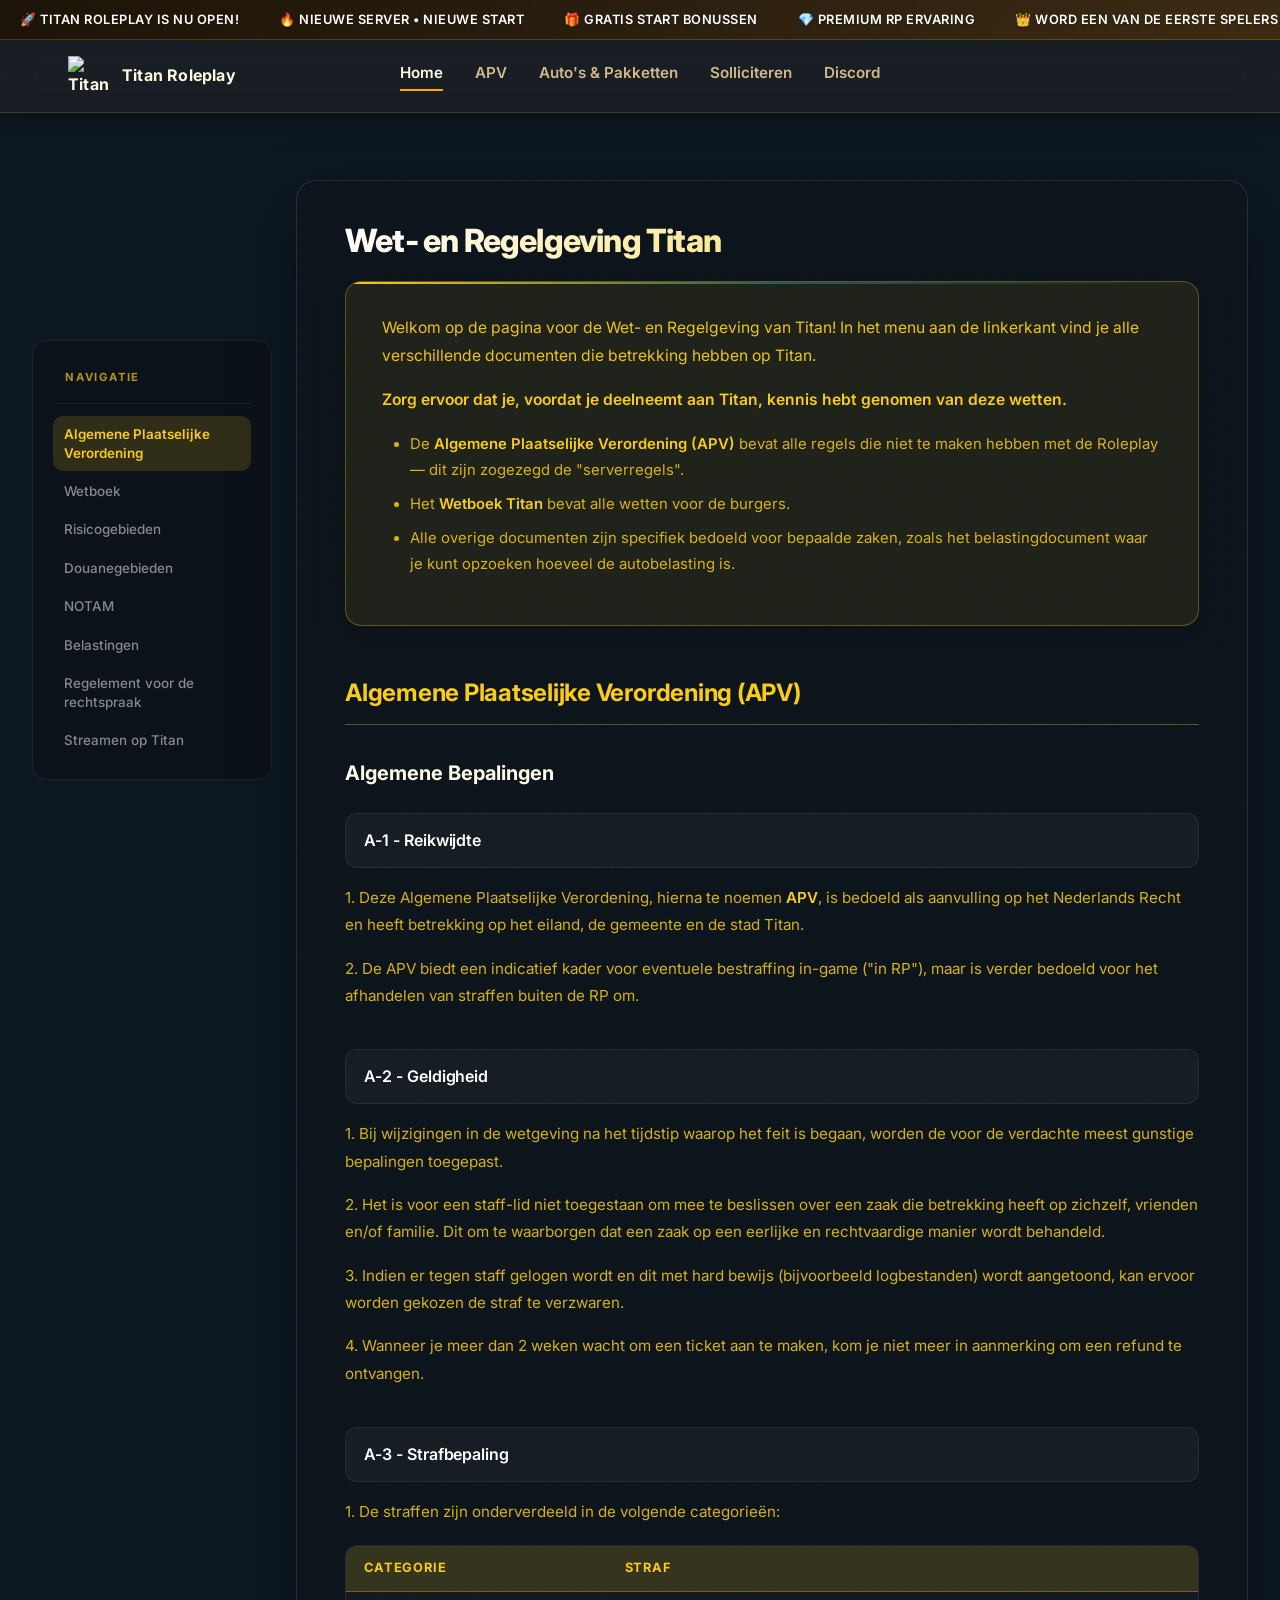
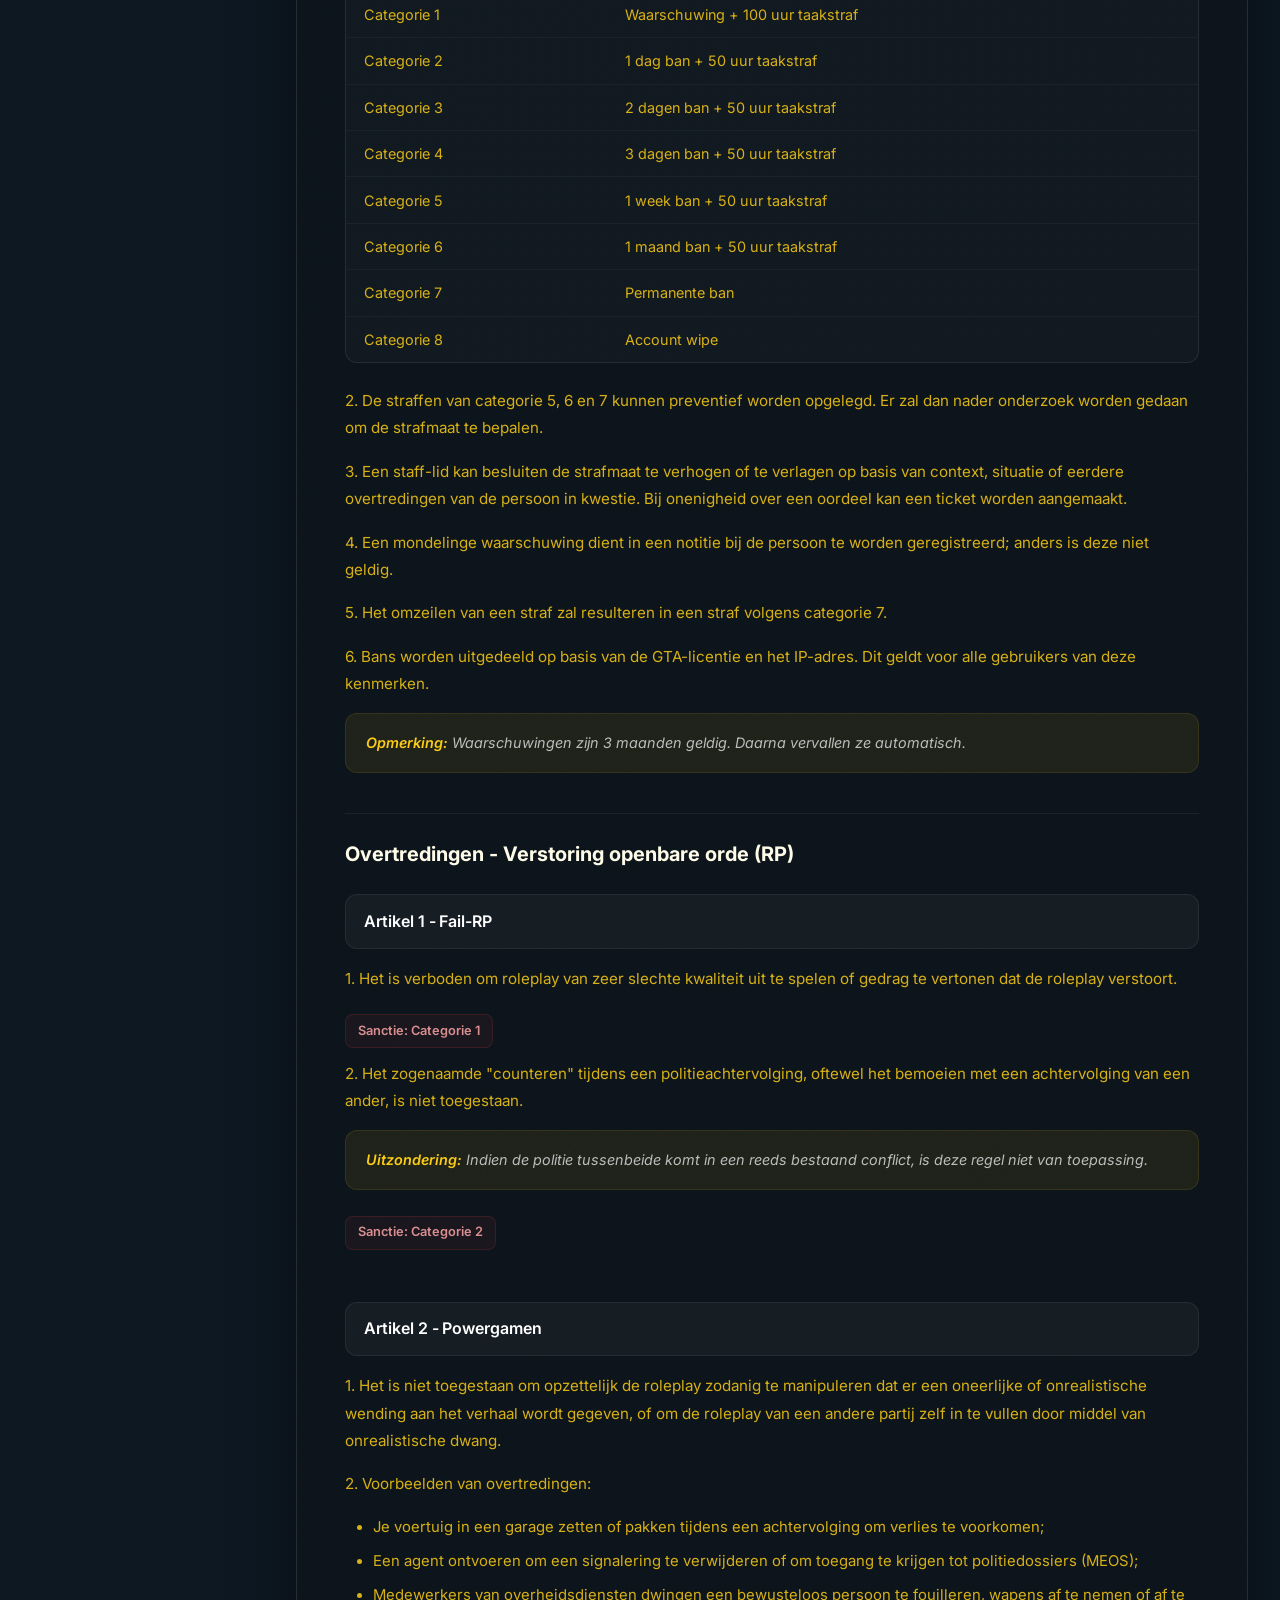
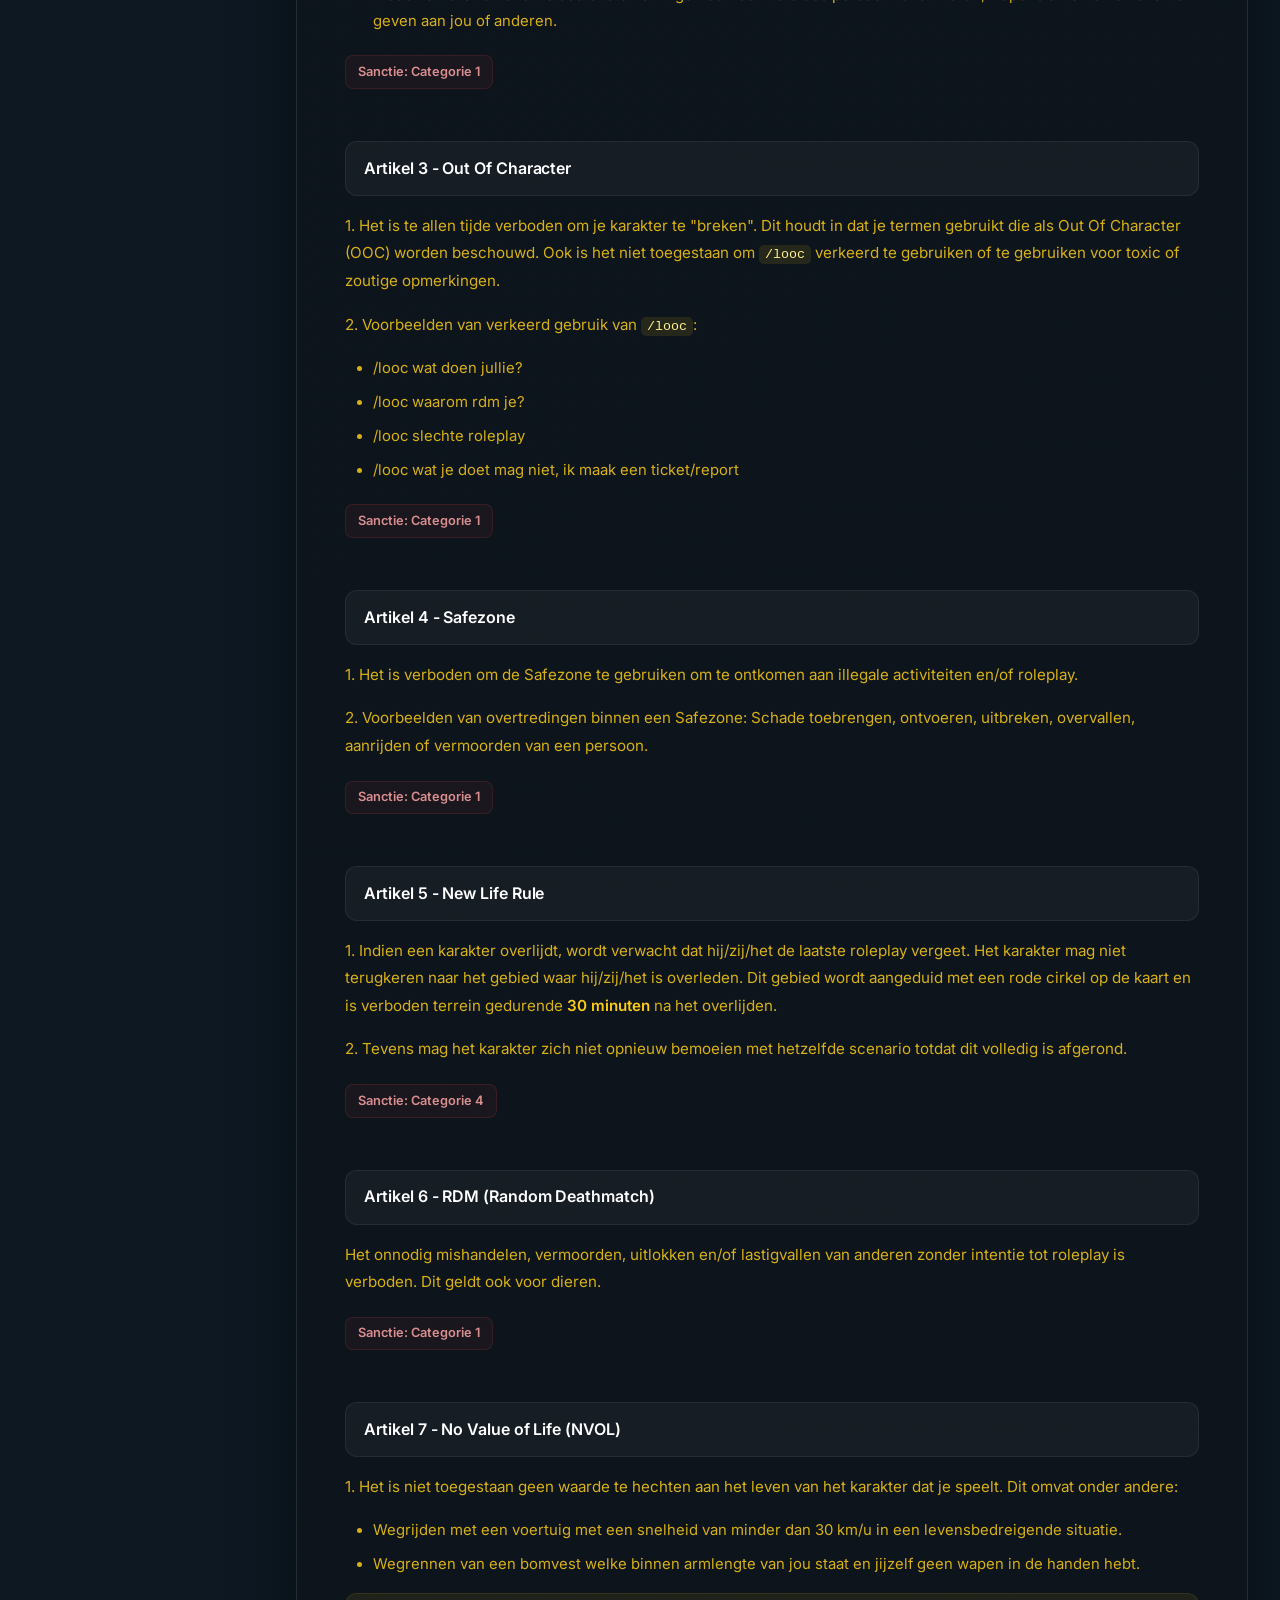
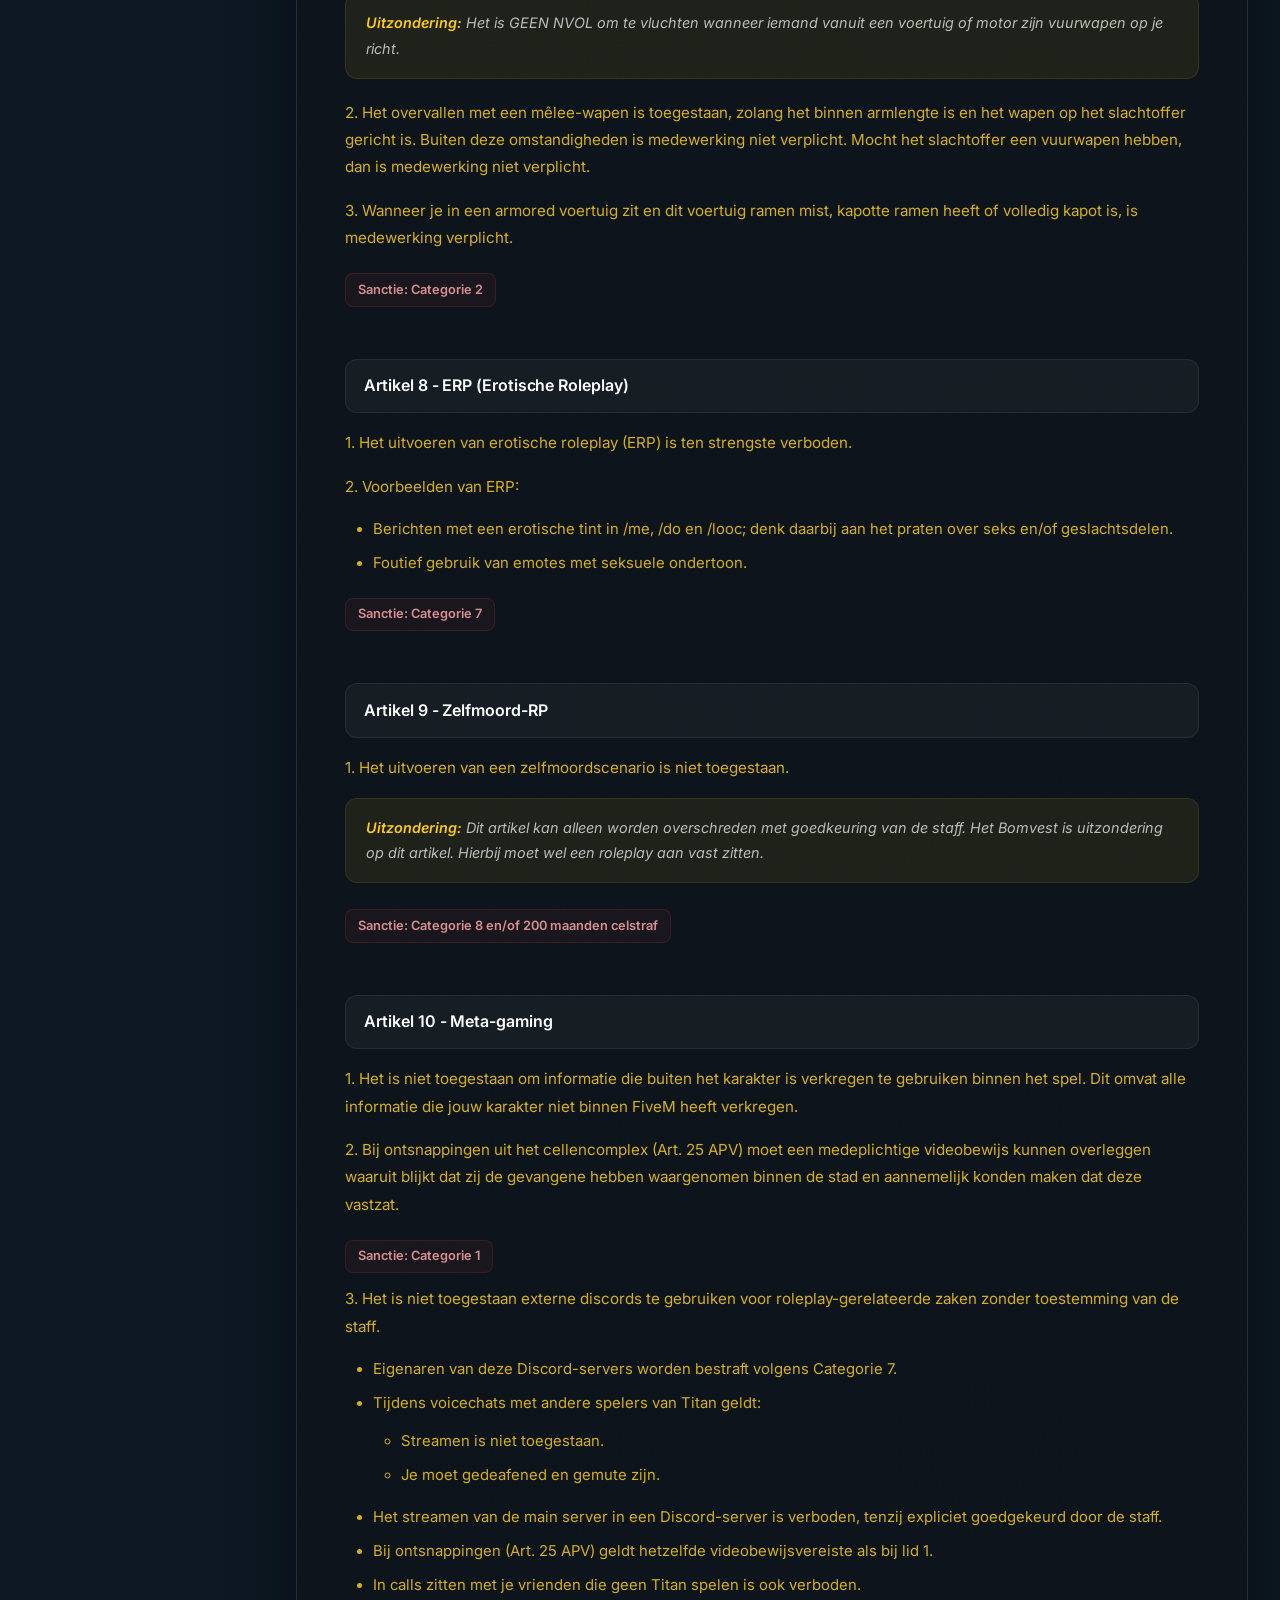
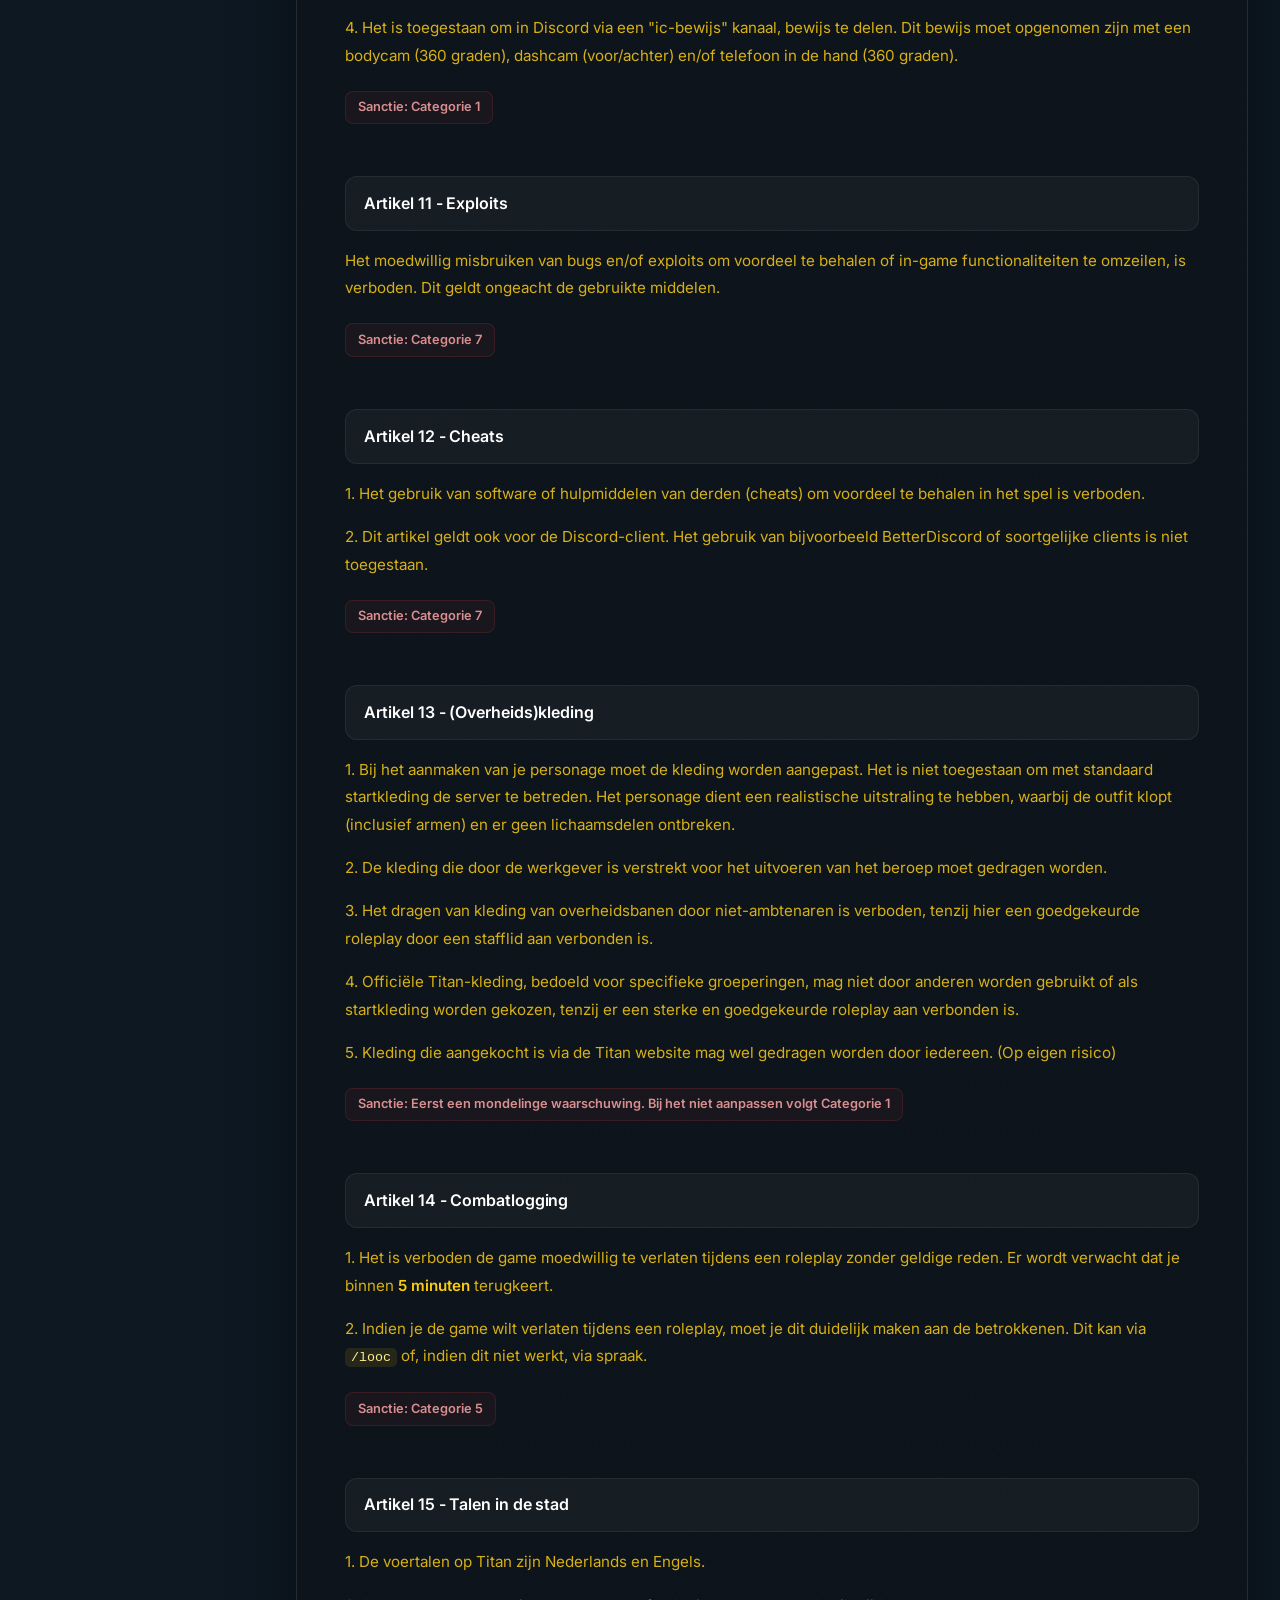
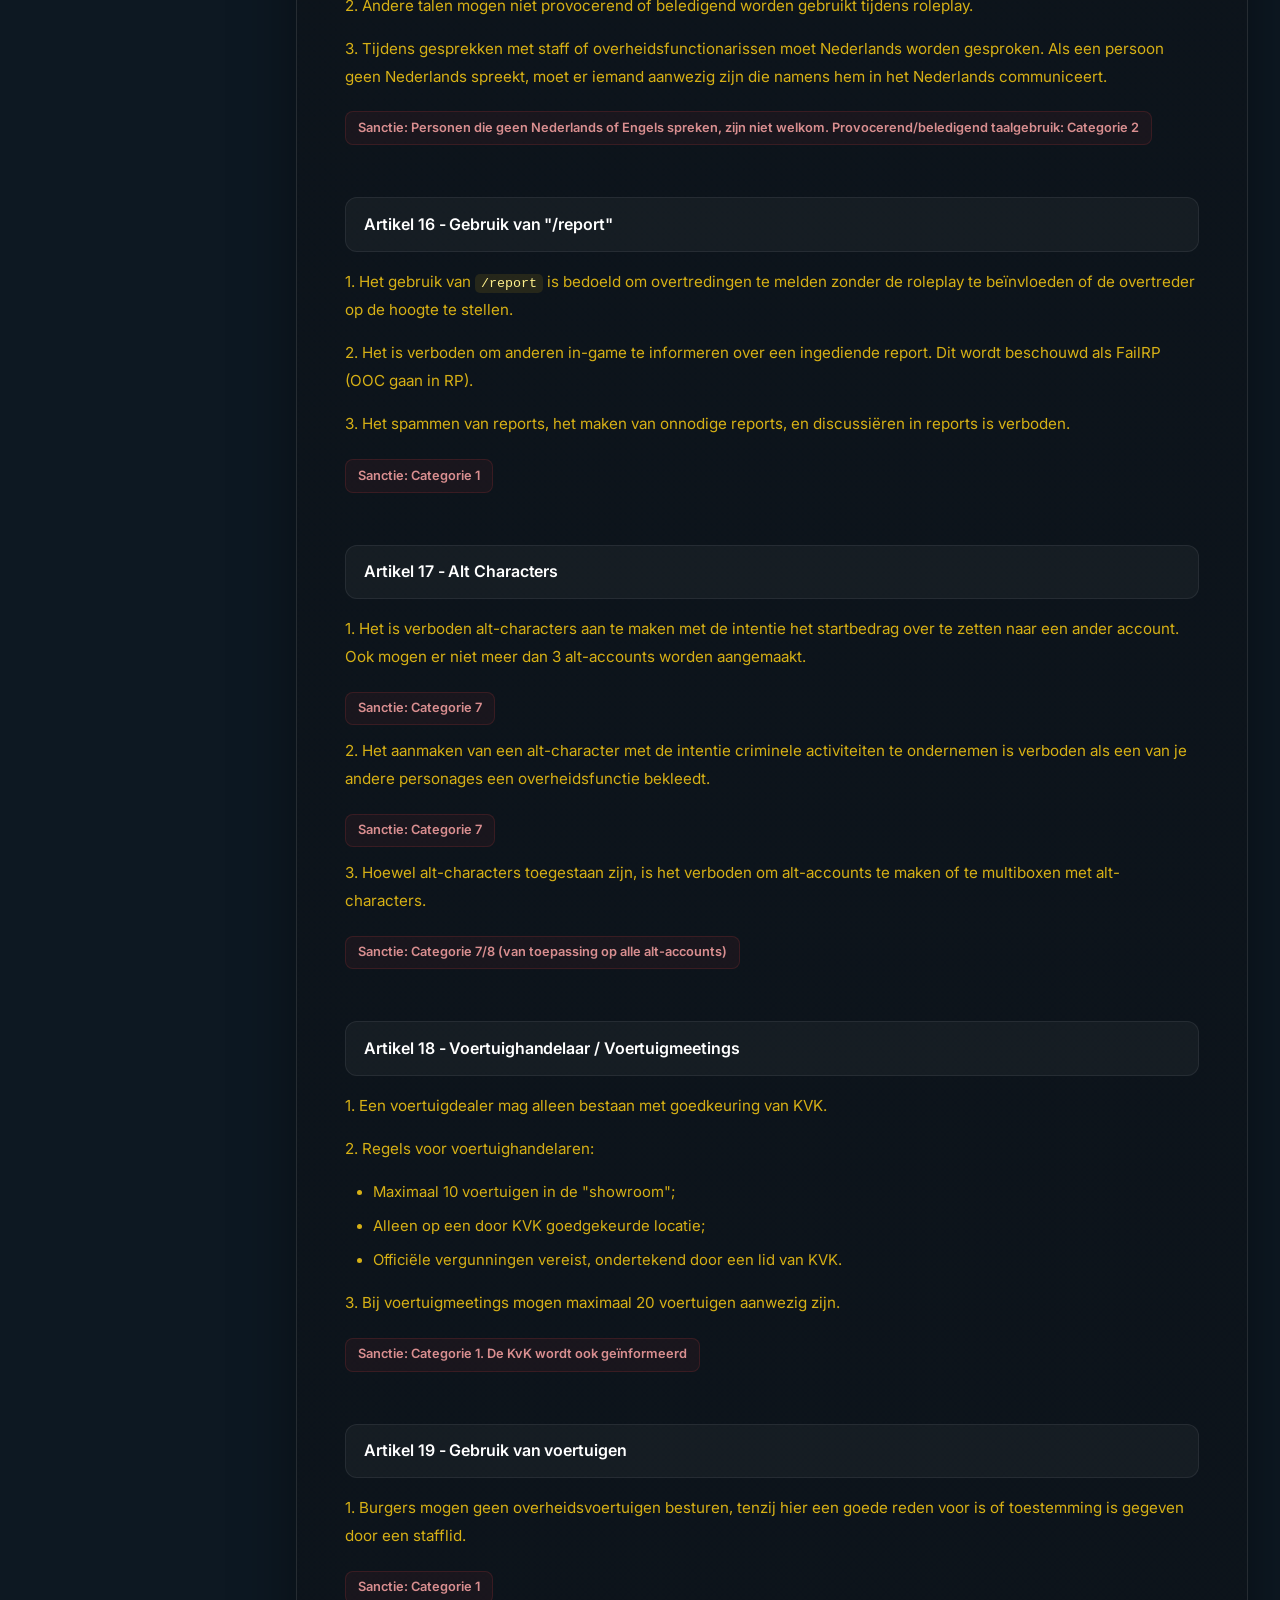
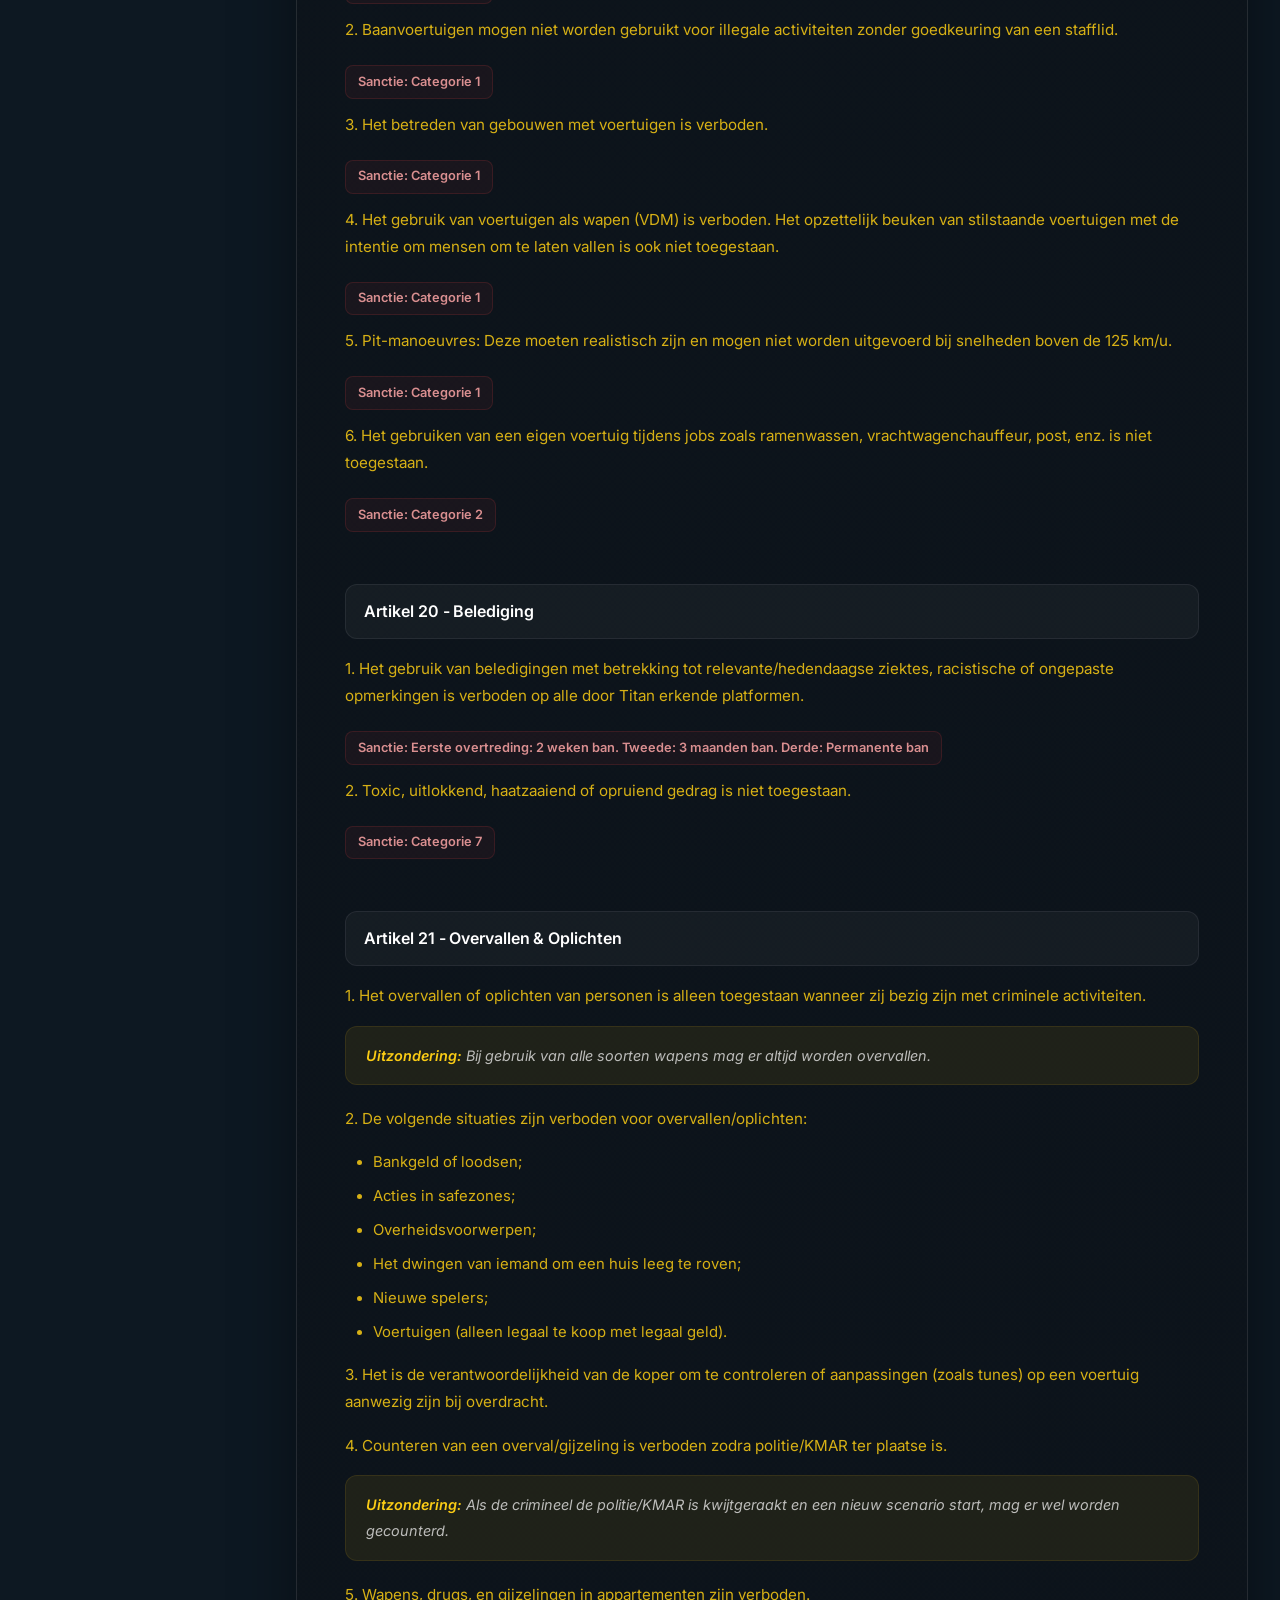
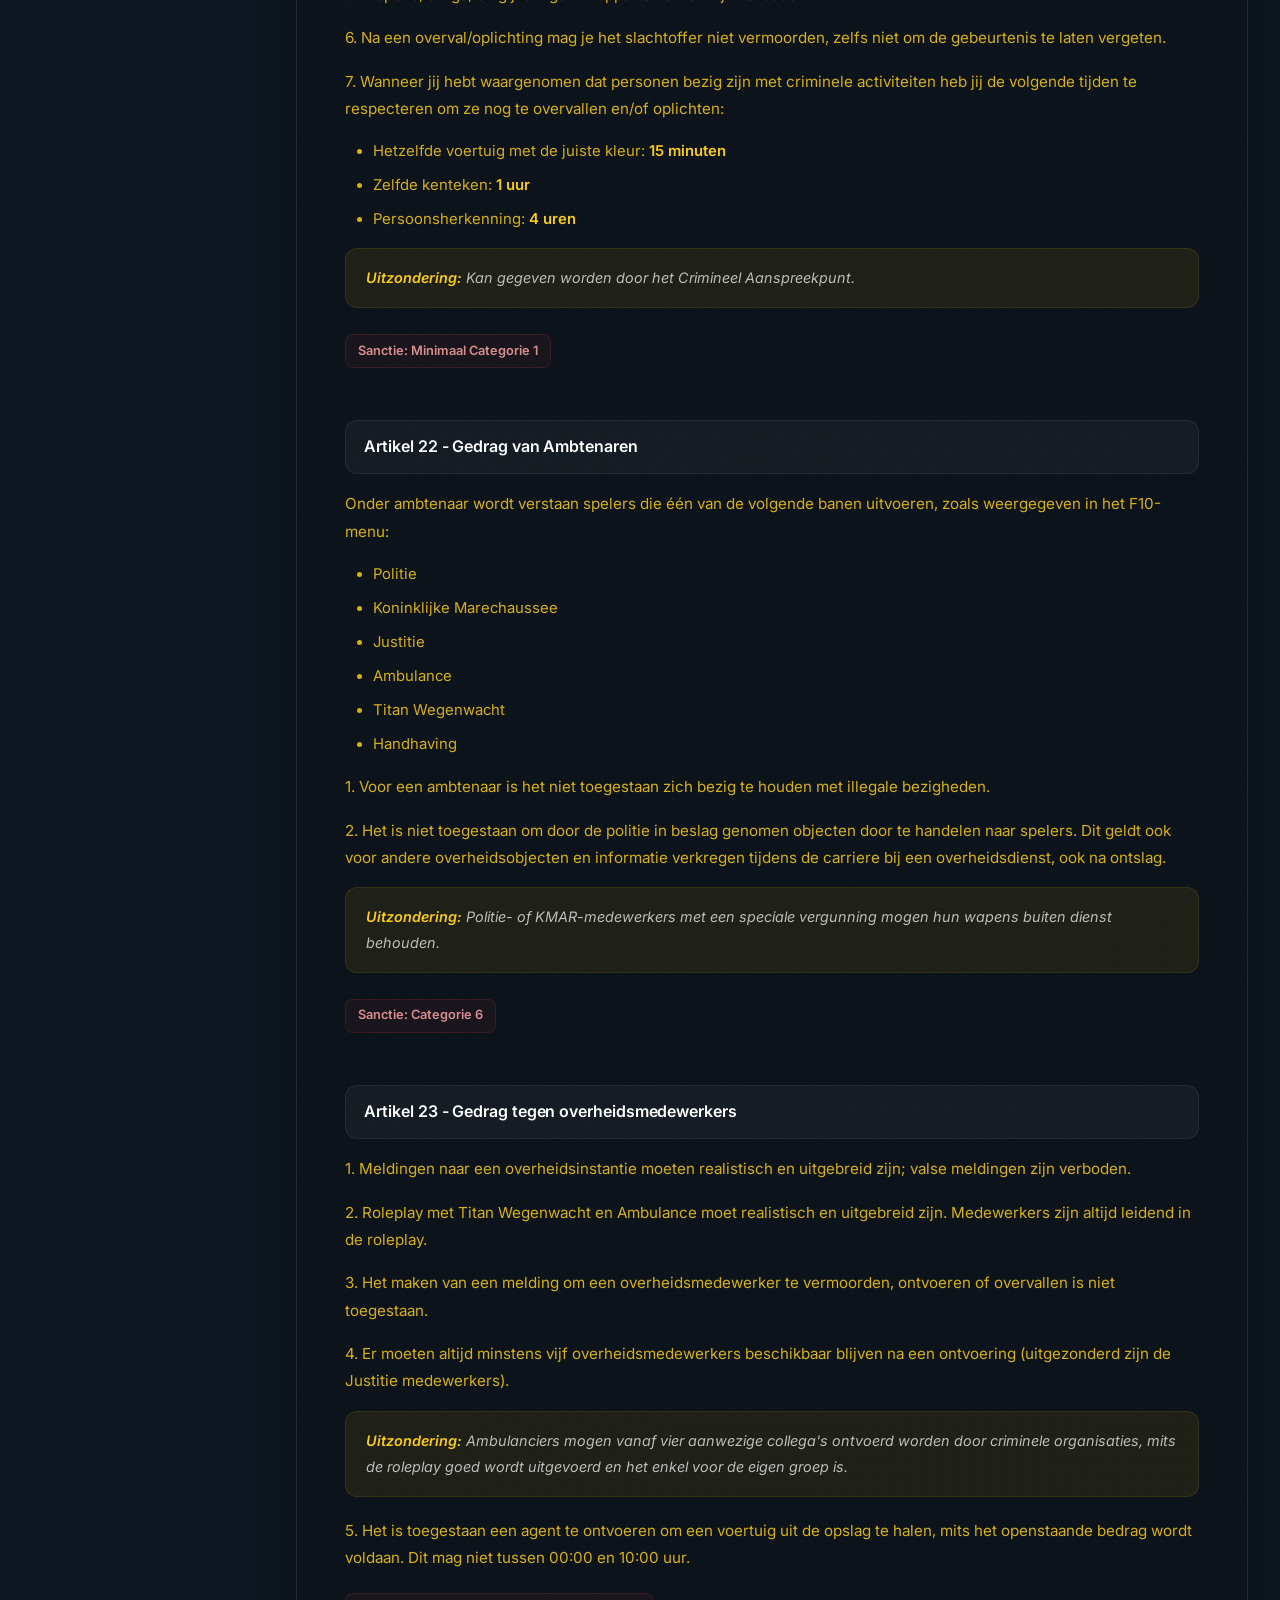
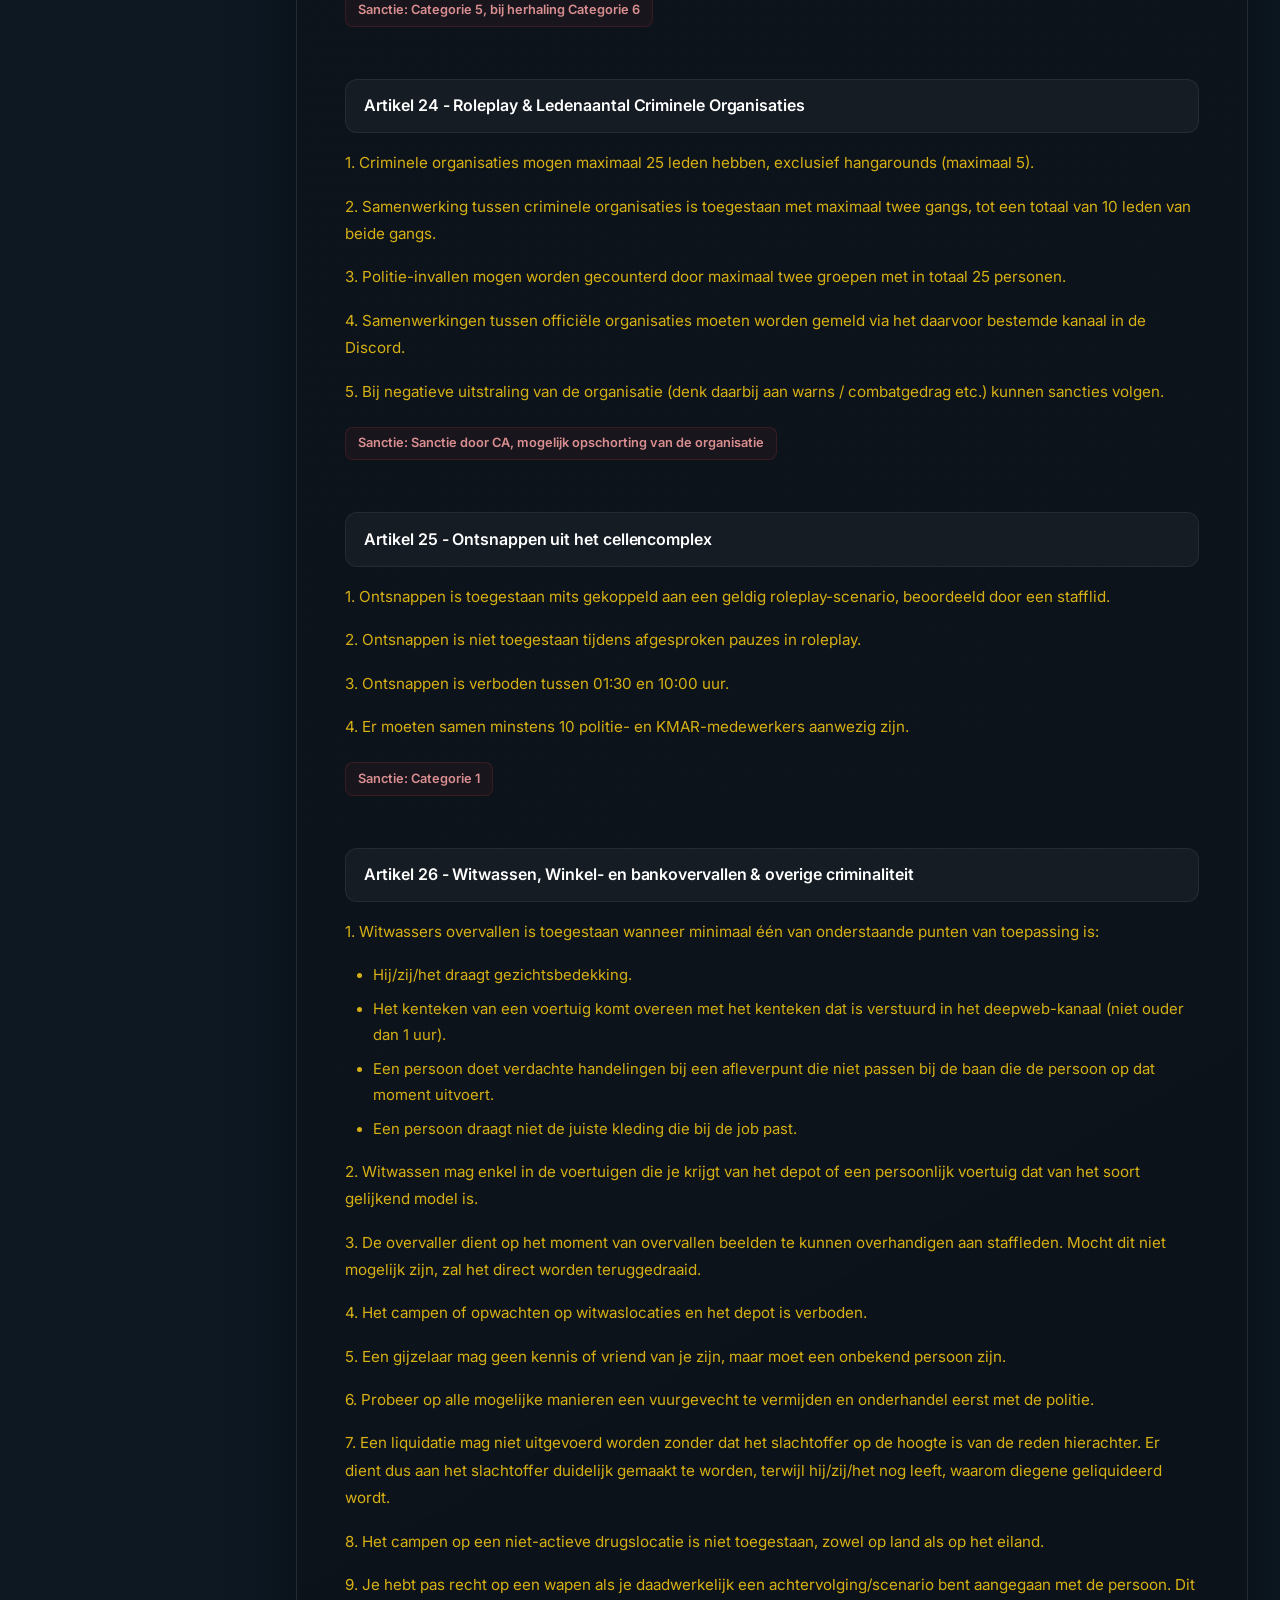
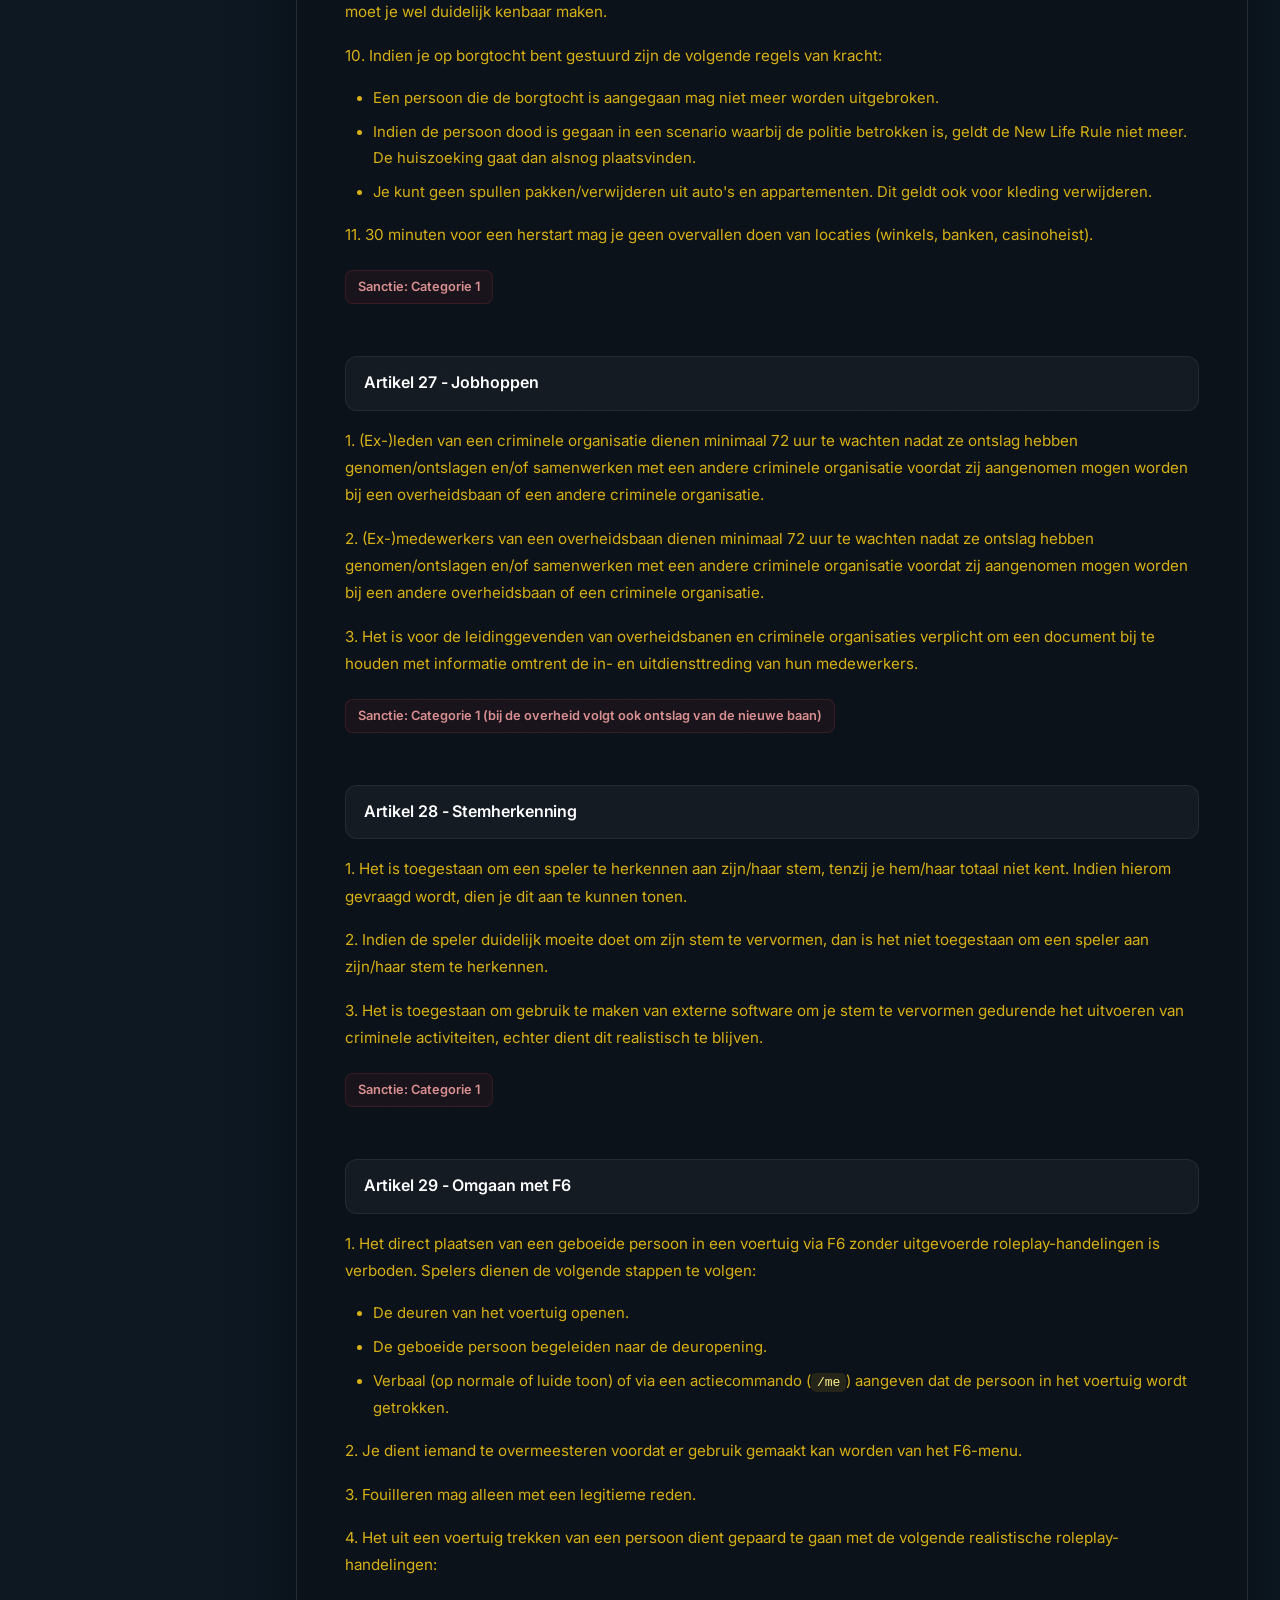
==== commit c40cd0cb: "aFooterlinks naar Pakketten (apv)" ====
--- a/apv/index.html
+++ b/apv/index.html
@@ -1387,7 +1387,7 @@
             <ul>
               <li><a href="/home">Home</a></li>
               <li><a href="/apv">Regels</a></li>
-              <li><a href="https://Titan-roleplay.tebex.io/" target="_blank" rel="noreferrer">Doneren</a></li>
+              <li><a href="/pakketten">Auto's &amp; Pakketten</a></li>
               <li><a href="/solliciteren">Solliciteren</a></li>
             </ul>
           </div>
@@ -1404,7 +1404,7 @@
             <ul>
               <li><a href="/apv">Serverregels</a></li>
               <li><a href="https://discord.gg/Titanrp" target="_blank" rel="noreferrer">Veelgestelde Vragen</a></li>
-              <li><a href="https://Titan-roleplay.tebex.io/" target="_blank" rel="noreferrer">Store &amp; Donaties</a></li>
+              <li><a href="/pakketten">Store &amp; Pakketten</a></li>
             </ul>
           </div>
         </div>
--- a/assets/css/styles.css
+++ b/assets/css/styles.css
@@ -1,6 +1,6 @@
 :root {
   color-scheme: dark;
-  --primary: #f5c452;           /* Hoofd goud - fel & luxe */
+  --primary: #ffa700;           /* Hoofd goud - fel & luxe */
   --primary-dark: #d4a017;      /* Donker goud voor diepte */
   --accent: #ffd700;            /* Extra fel accent goud */
   --bg: #0f0c08;                /* Diepe donkere goud-ondergrond */
@@ -586,10 +586,10 @@
 .button.primary {
   background: linear-gradient(
     135deg,
-    rgba(255, 215, 0, 0.55),
-    rgba(255, 215, 0, 0.55)
+    rgba(201, 139, 0, 0.55),
+    rgba(223, 144, 0, 0.55)
   );
-  color: #ffffff;
+  color: #000000;
   border: 1px solid rgba(255, 215, 0, 0.3);
   box-shadow: 0 14px 26px rgba(255, 215, 0, 0.25), 0 0 0 1px rgba(255, 255, 255, 0.06);
   backdrop-filter: blur(6px);
@@ -607,10 +607,10 @@
   border-color: rgba(255, 255, 255, 0.2);
   background: linear-gradient(
     135deg,
-    rgba(255, 215, 0, 0.55),
-    rgba(255, 215, 0, 0.55)
+    rgba(201, 139, 0, 0.55),
+    rgba(223, 144, 0, 0.55)
   );
-  color: #eefcfe;
+  color: #000000;
   font-weight: 700;
   box-shadow: 0 18px 34px rgba(0, 0, 0, 0.35),
     inset 0 0 0 1px rgba(255, 255, 255, 0.08);
@@ -619,7 +619,7 @@
 }
 
 .button.primary:hover {
-  box-shadow: 0 20px 36px rgba(255, 215, 0, 0.42), 0 0 22px rgba(255, 215, 0, 0.2);
+  box-shadow: 0 20px 36px rgba(201, 139, 0, 0.42), 0 0 22px rgba(233, 122, 0, 0.2);
 }
 
 .button.ghost:hover {
@@ -631,8 +631,8 @@
   border-color: rgba(255, 255, 255, 0.24);
   background: linear-gradient(
     135deg,
-    rgba(255, 215, 0, 0.4),
-    rgba(10, 21, 27, 0.75)
+    rgba(125, 87, 0, 0.4),
+    rgba(223, 144, 0, 0.75)
   );
   box-shadow: 0 18px 34px rgba(0, 0, 0, 0.35),
     0 0 18px rgba(255, 215, 0, 0.18),
@@ -647,7 +647,7 @@
   padding: 12px 24px;
   border-radius: 999px;
   background: rgba(10, 19, 26, 0.55);
-  border: 1px solid rgba(255, 215, 0, 0.35);
+  border: 1px solid rgba(255, 151, 0, 0.35);
   box-shadow: 0 16px 30px rgba(0, 0, 0, 0.28), inset 0 0 0 1px rgba(255, 255, 255, 0.05);
   backdrop-filter: blur(12px);
   transition: transform 0.25s ease, box-shadow 0.25s ease, border-color 0.25s ease,
@@ -666,7 +666,7 @@
 
 .hero-online:hover {
   transform: translateY(-3px);
-  border-color: rgba(255, 215, 0, 0.6);
+  border-color: rgba(255, 160, 0, 0.6);
   background: rgba(14, 26, 34, 0.68);
   box-shadow: 0 20px 36px rgba(0, 0, 0, 0.38), 0 0 18px rgba(255, 215, 0, 0.18);
 }
@@ -1313,8 +1313,8 @@
 
 .home-donate .section-header .eyebrow {
   animation: none;
-  background: linear-gradient(135deg, rgba(255, 215, 0, 0.25), rgba(245, 196, 82, 0.2));
-  border: 1px solid rgba(255, 215, 0, 0.4);
+  background: linear-gradient(135deg, rgba(191, 123, 0, 0.25), rgba(245, 196, 82, 0.2));
+  border: 1px solid rgba(255, 151, 0, 0.4);
 }
 
 .home-donate .section-header .eyebrow::after {
@@ -1322,7 +1322,7 @@
 }
 
 .home-donate .section-header h2 {
-  background: linear-gradient(135deg, #ffffff 30%, #f5c452 100%);
+  background: linear-gradient(135deg, #ffffff 30%, #ffab2e 100%);
   -webkit-background-clip: text;
   -webkit-text-fill-color: transparent;
   background-clip: text;
@@ -1343,7 +1343,7 @@
   padding: 40px 28px 32px;
   border-radius: 24px;
   background: linear-gradient(160deg, rgba(20, 35, 55, 0.8), rgba(12, 20, 32, 0.9));
-  border: 1px solid rgba(255, 215, 0, 0.12);
+  border: 1px solid rgba(255, 162, 0, 0.12);
   box-shadow:
     0 16px 40px rgba(0, 0, 0, 0.35),
     inset 0 1px 0 rgba(255, 255, 255, 0.08);
@@ -1369,7 +1369,7 @@
 
 .donate-step-item:hover {
   transform: translateY(-8px);
-  border-color: rgba(255, 215, 0, 0.35);
+  border-color: rgba(255, 162, 0, 0.35);
   box-shadow:
     0 28px 56px rgba(0, 0, 0, 0.45),
     0 0 40px rgba(255, 215, 0, 0.1),
@@ -1391,7 +1391,7 @@
   align-items: center;
   justify-content: center;
   background: linear-gradient(135deg, rgba(255, 215, 0, 0.2), rgba(245, 196, 82, 0.15));
-  border: 1px solid rgba(255, 215, 0, 0.35);
+  border: 1px solid rgba(255, 162, 0, 0.35);
   color: var(--primary);
   font-weight: 800;
   font-size: 0.85rem;
@@ -1411,7 +1411,7 @@
   align-items: center;
   justify-content: center;
   background: linear-gradient(135deg, rgba(255, 215, 0, 0.2), rgba(245, 196, 82, 0.12));
-  border: 1px solid rgba(255, 215, 0, 0.3);
+  border: 1px solid rgba(255, 162, 0, 0.3);
   margin-bottom: 22px;
   box-shadow: 0 8px 24px rgba(255, 215, 0, 0.1), 0 4px 12px rgba(0, 0, 0, 0.3);
   transition: transform 0.3s ease, box-shadow 0.3s ease, background 0.3s ease;
@@ -1453,8 +1453,8 @@
   gap: 24px;
   padding: 24px 32px;
   border-radius: 16px;
-  background: linear-gradient(135deg, rgba(255, 215, 0, 0.06), rgba(245, 196, 82, 0.04));
-  border: 1px solid rgba(255, 215, 0, 0.15);
+  background: linear-gradient(135deg, rgba(255, 177, 0, 0.06), rgba(245, 196, 82, 0.04));
+  border: 1px solid rgba(255, 174, 0, 0.15);
   position: relative;
   z-index: 2;
   transition: border-color 0.3s ease, box-shadow 0.3s ease;
@@ -1481,7 +1481,7 @@
   display: inline-flex;
   align-items: center;
   gap: 8px;
-  color: #f5c452;
+  color: #db8500;
   font-weight: 700;
   font-size: 0.95rem;
   text-decoration: none;
@@ -1556,14 +1556,14 @@
   gap: 10px;
   padding: 10px 20px;
   border-radius: 999px;
-  background: rgba(255, 215, 0, 0.06);
-  border: 1px solid rgba(255, 215, 0, 0.12);
+  background: rgba(255, 155, 0, 0.06);
+  border: 1px solid rgba(255, 162, 0, 0.12);
   transition: all 0.3s ease;
 }
 
 .donate-feature:hover {
-  background: rgba(255, 215, 0, 0.12);
-  border-color: rgba(255, 215, 0, 0.3);
+  background: rgba(255, 155, 0, 0.12);
+  border-color: rgba(255, 162, 0, 0.3);
   transform: translateY(-2px);
 }
 
@@ -1625,7 +1625,7 @@
   content-visibility: auto;
   contain-intrinsic-size: 0 900px;
   background:
-    radial-gradient(ellipse at 20% 0%, rgba(255, 215, 0, 0.08), transparent 50%),
+    radial-gradient(ellipse at 20% 0%, rgba(255, 177, 0, 0.08), transparent 50%),
     radial-gradient(ellipse at 80% 100%, rgba(245, 196, 82, 0.06), transparent 50%),
     radial-gradient(ellipse at 50% 50%, rgba(255, 215, 0, 0.03), transparent 60%),
     linear-gradient(180deg, #0d1722 0%, #121e2e 40%, #0f1b28 70%, #0c1520 100%);
@@ -1745,7 +1745,7 @@
   gap: 10px;
   padding: 14px 32px;
   border-radius: 14px;
-  background: linear-gradient(135deg, rgba(245, 196, 82, 0.95), rgba(212, 160, 23, 0.9));
+  background: linear-gradient(135deg, rgba(255, 177, 0, 0.95), rgba(161, 110, 23, 0.9));
   color: #ffffff;
   border: 1px solid rgba(255, 255, 255, 0.2);
   box-shadow: 0 12px 28px rgba(212, 160, 23, 0.35);
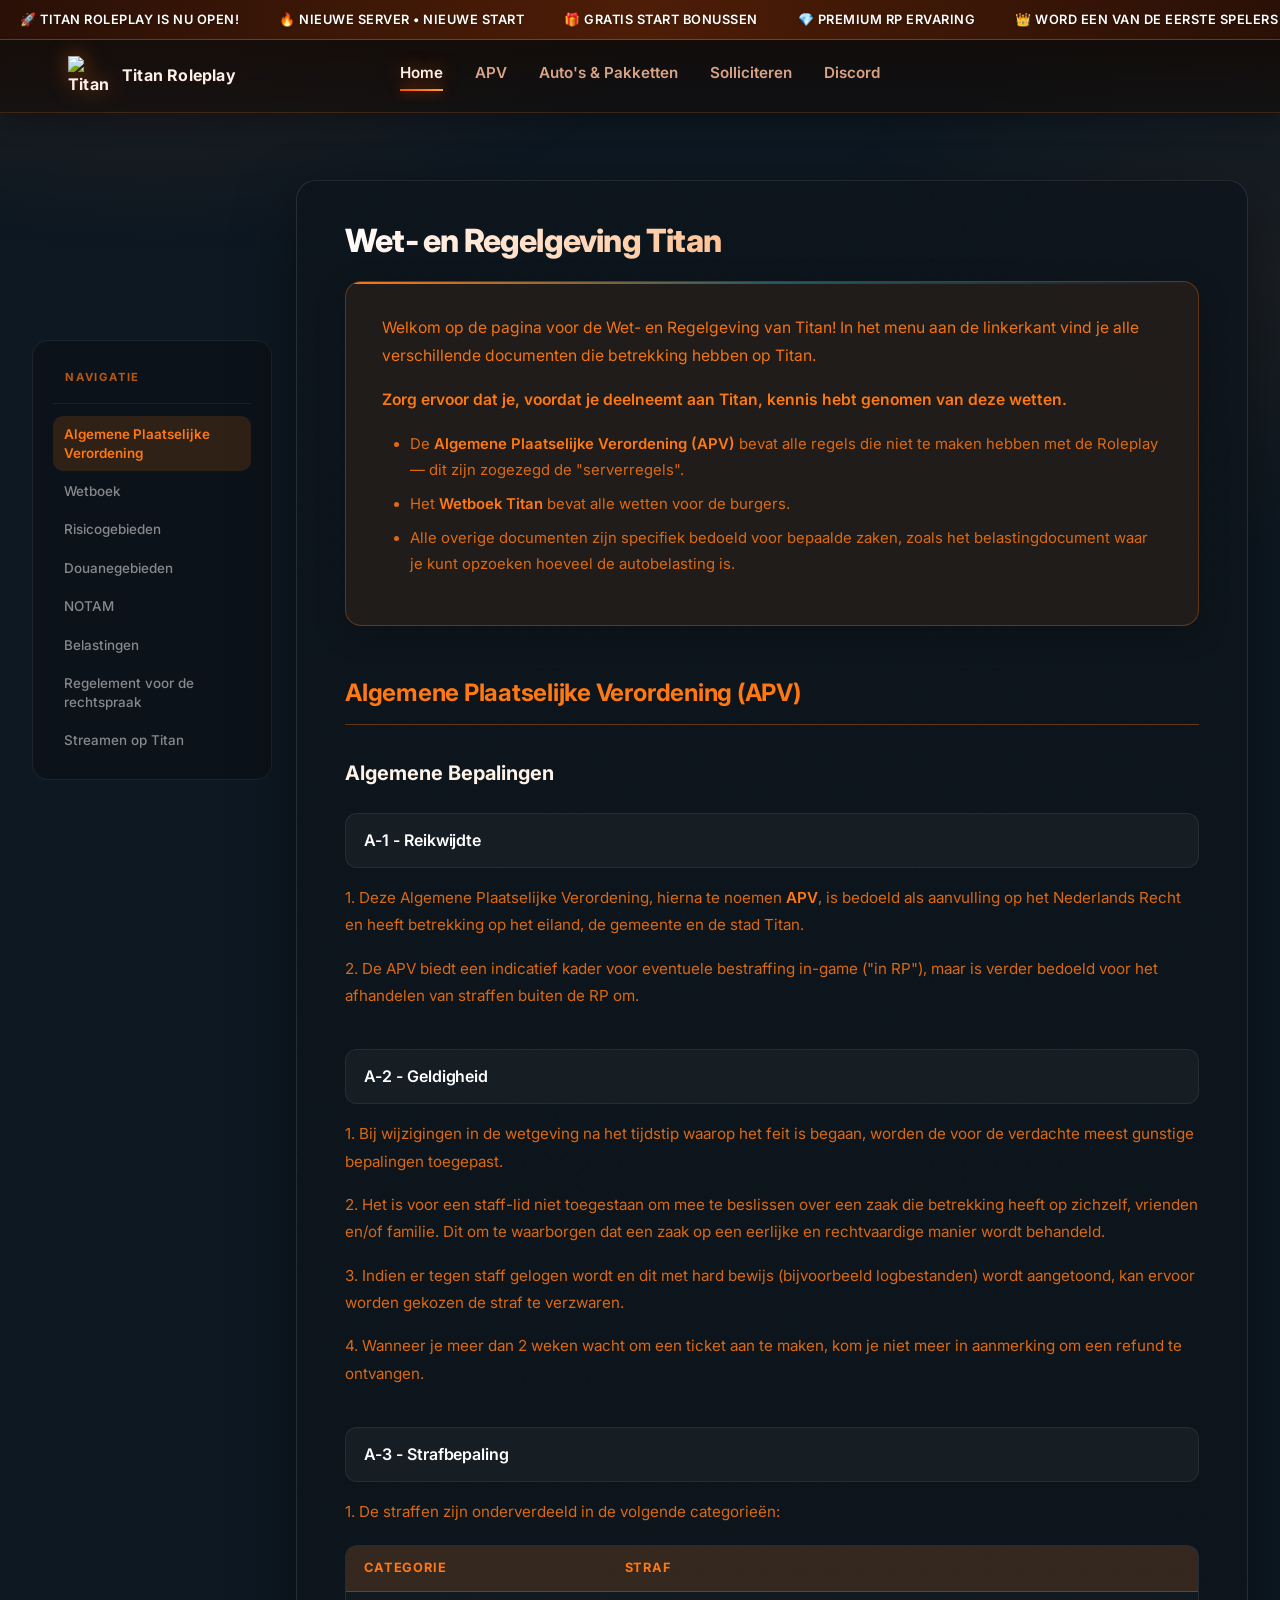
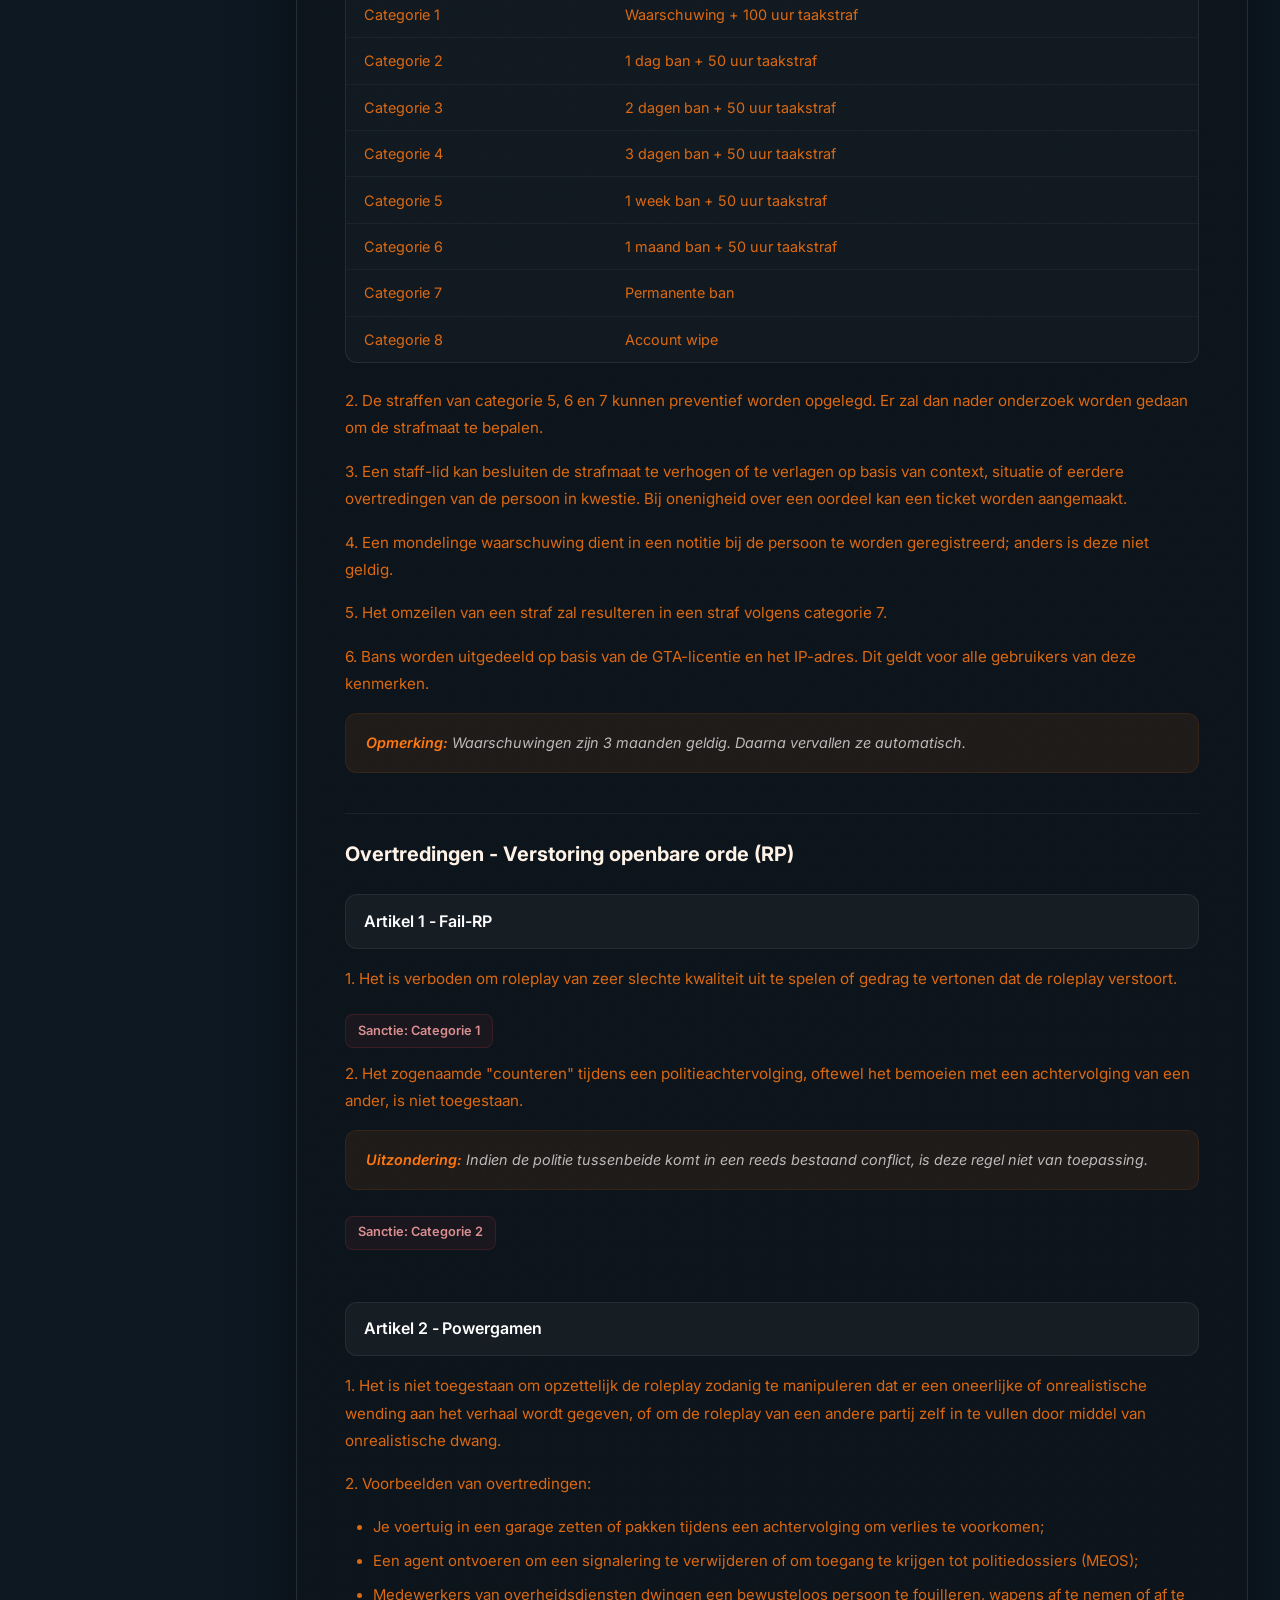
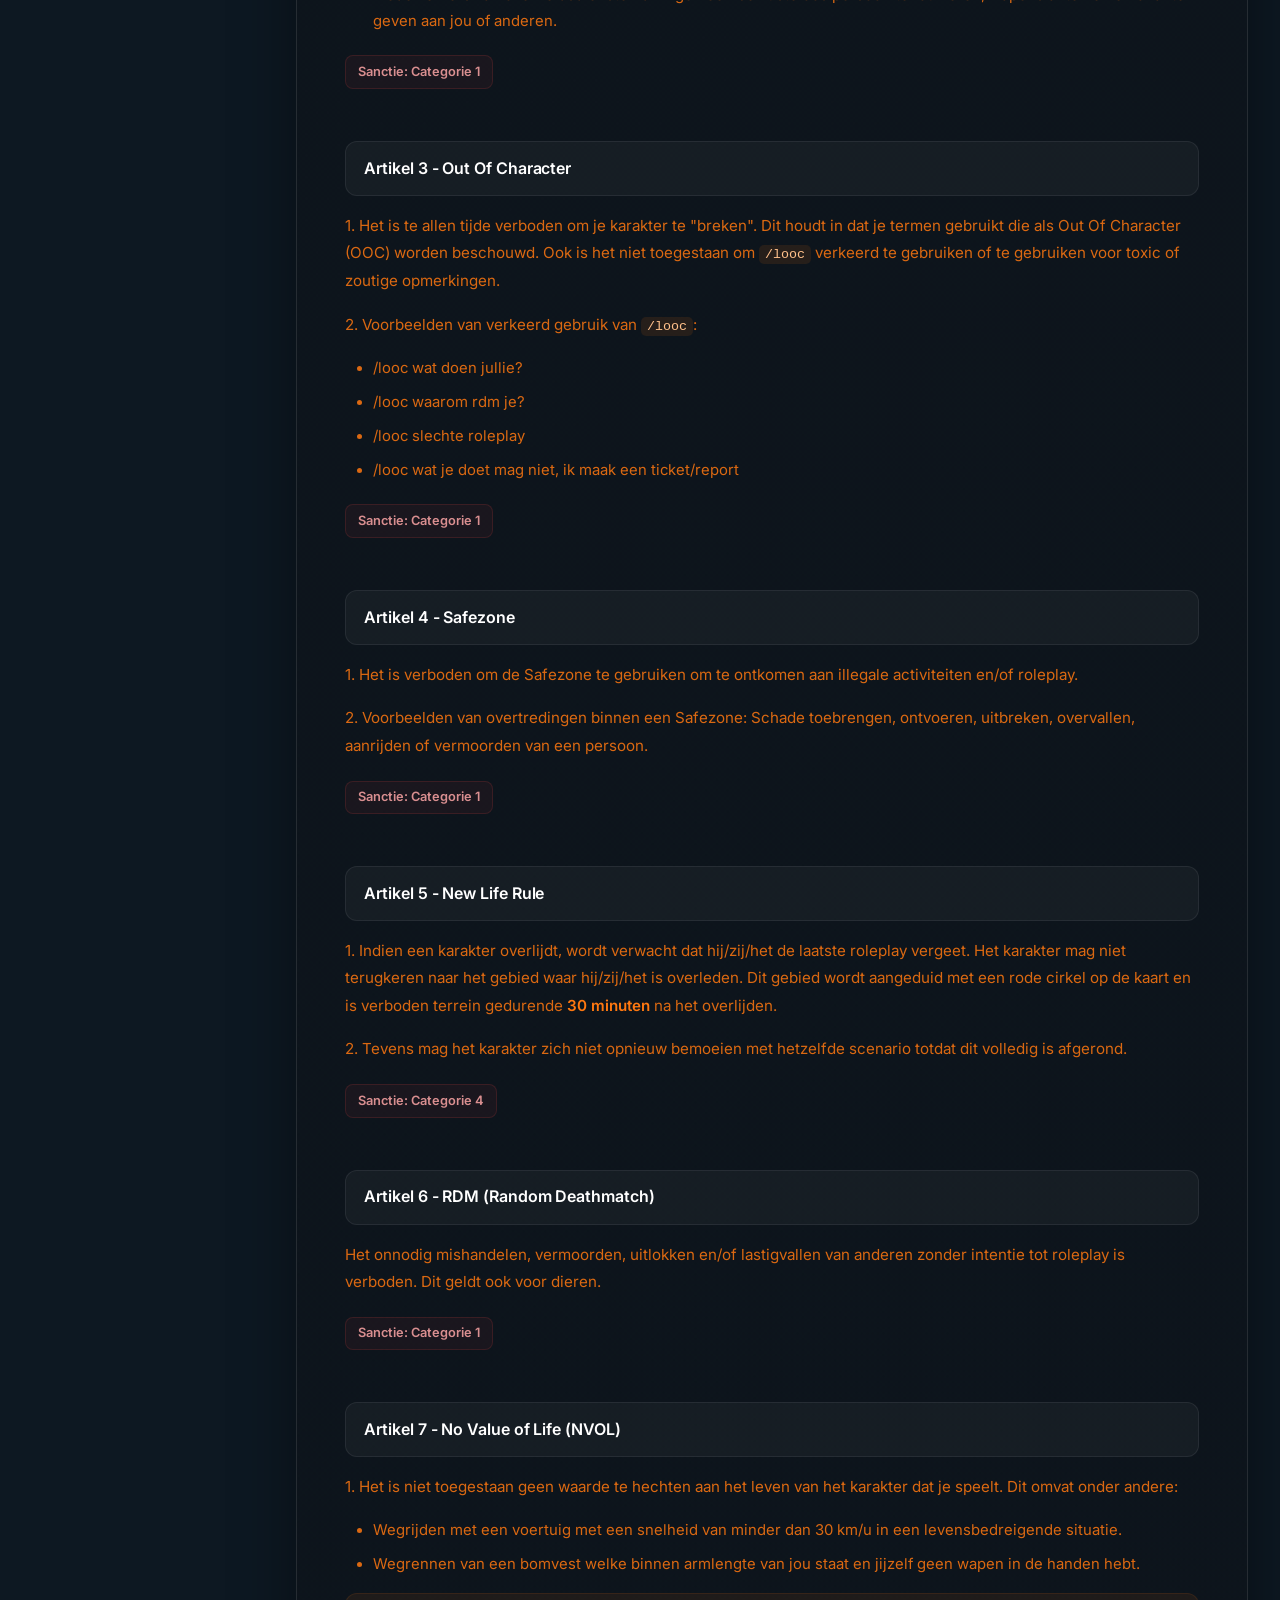
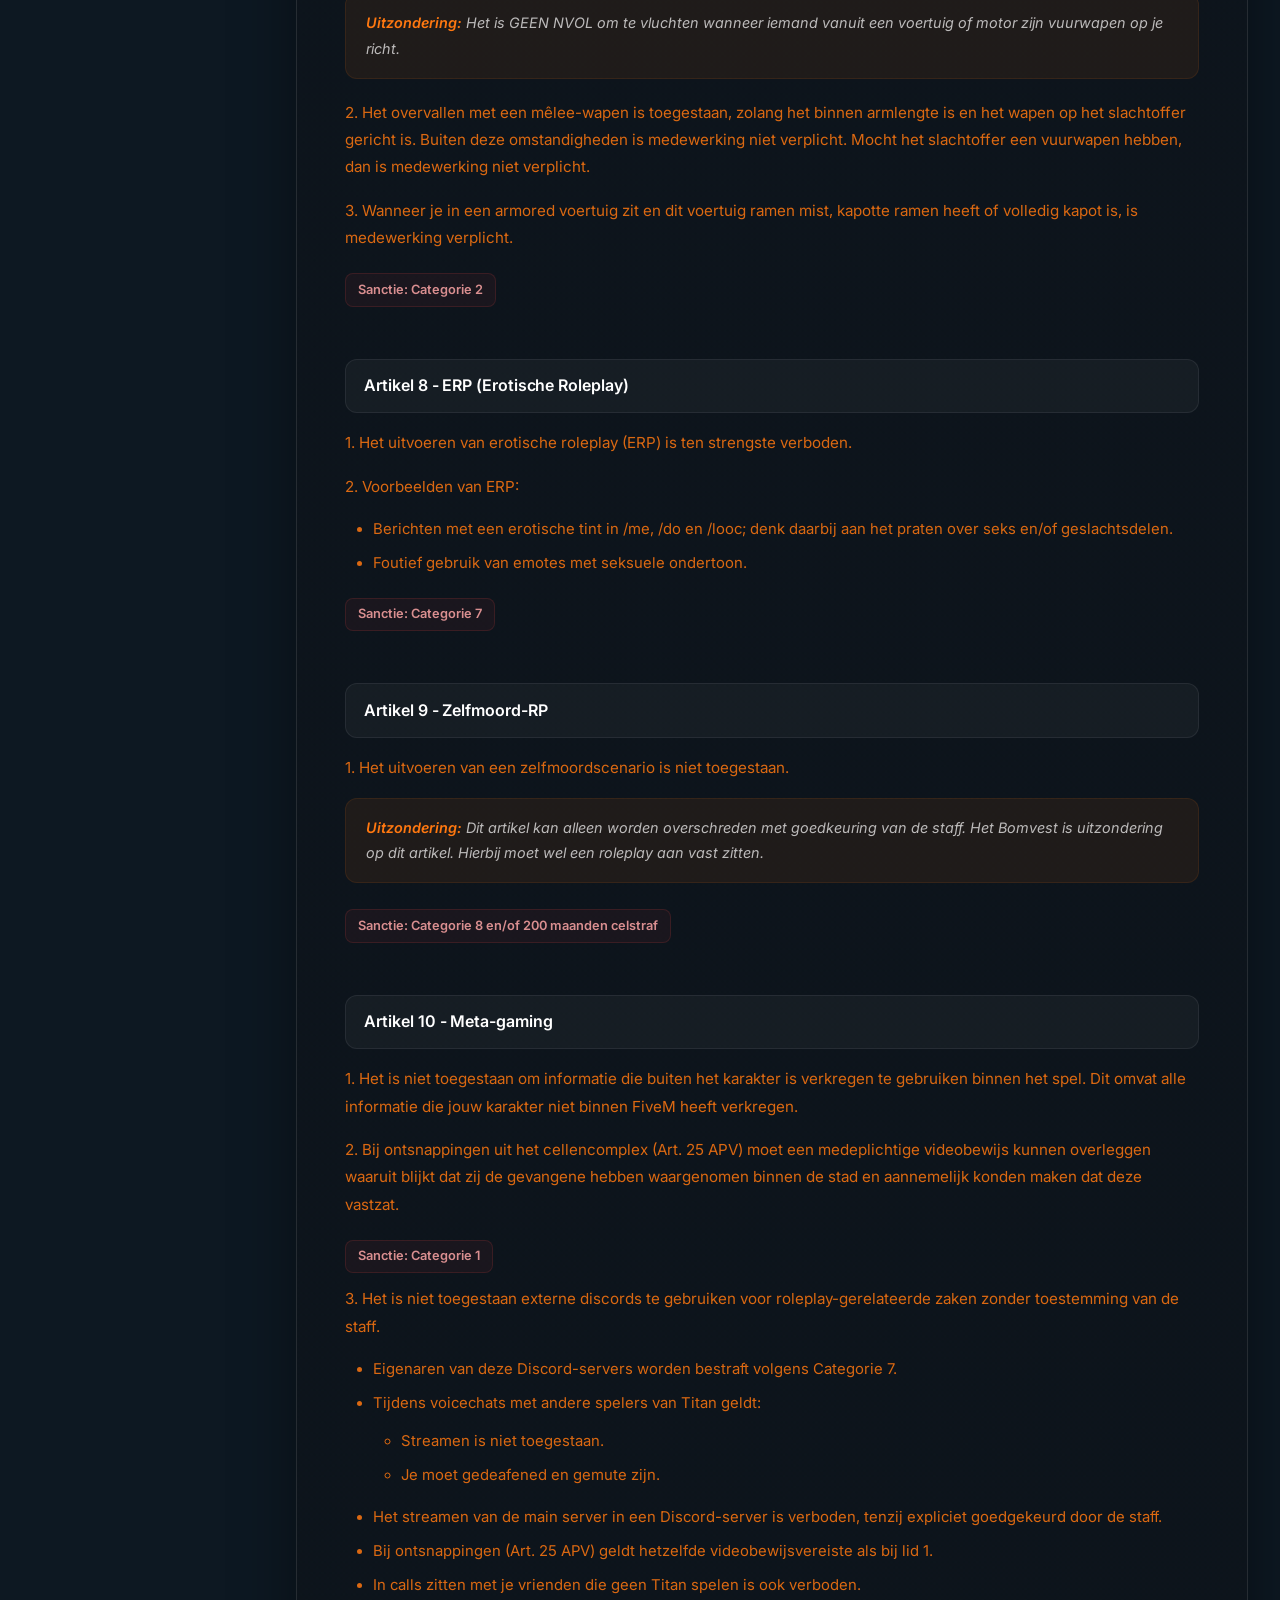
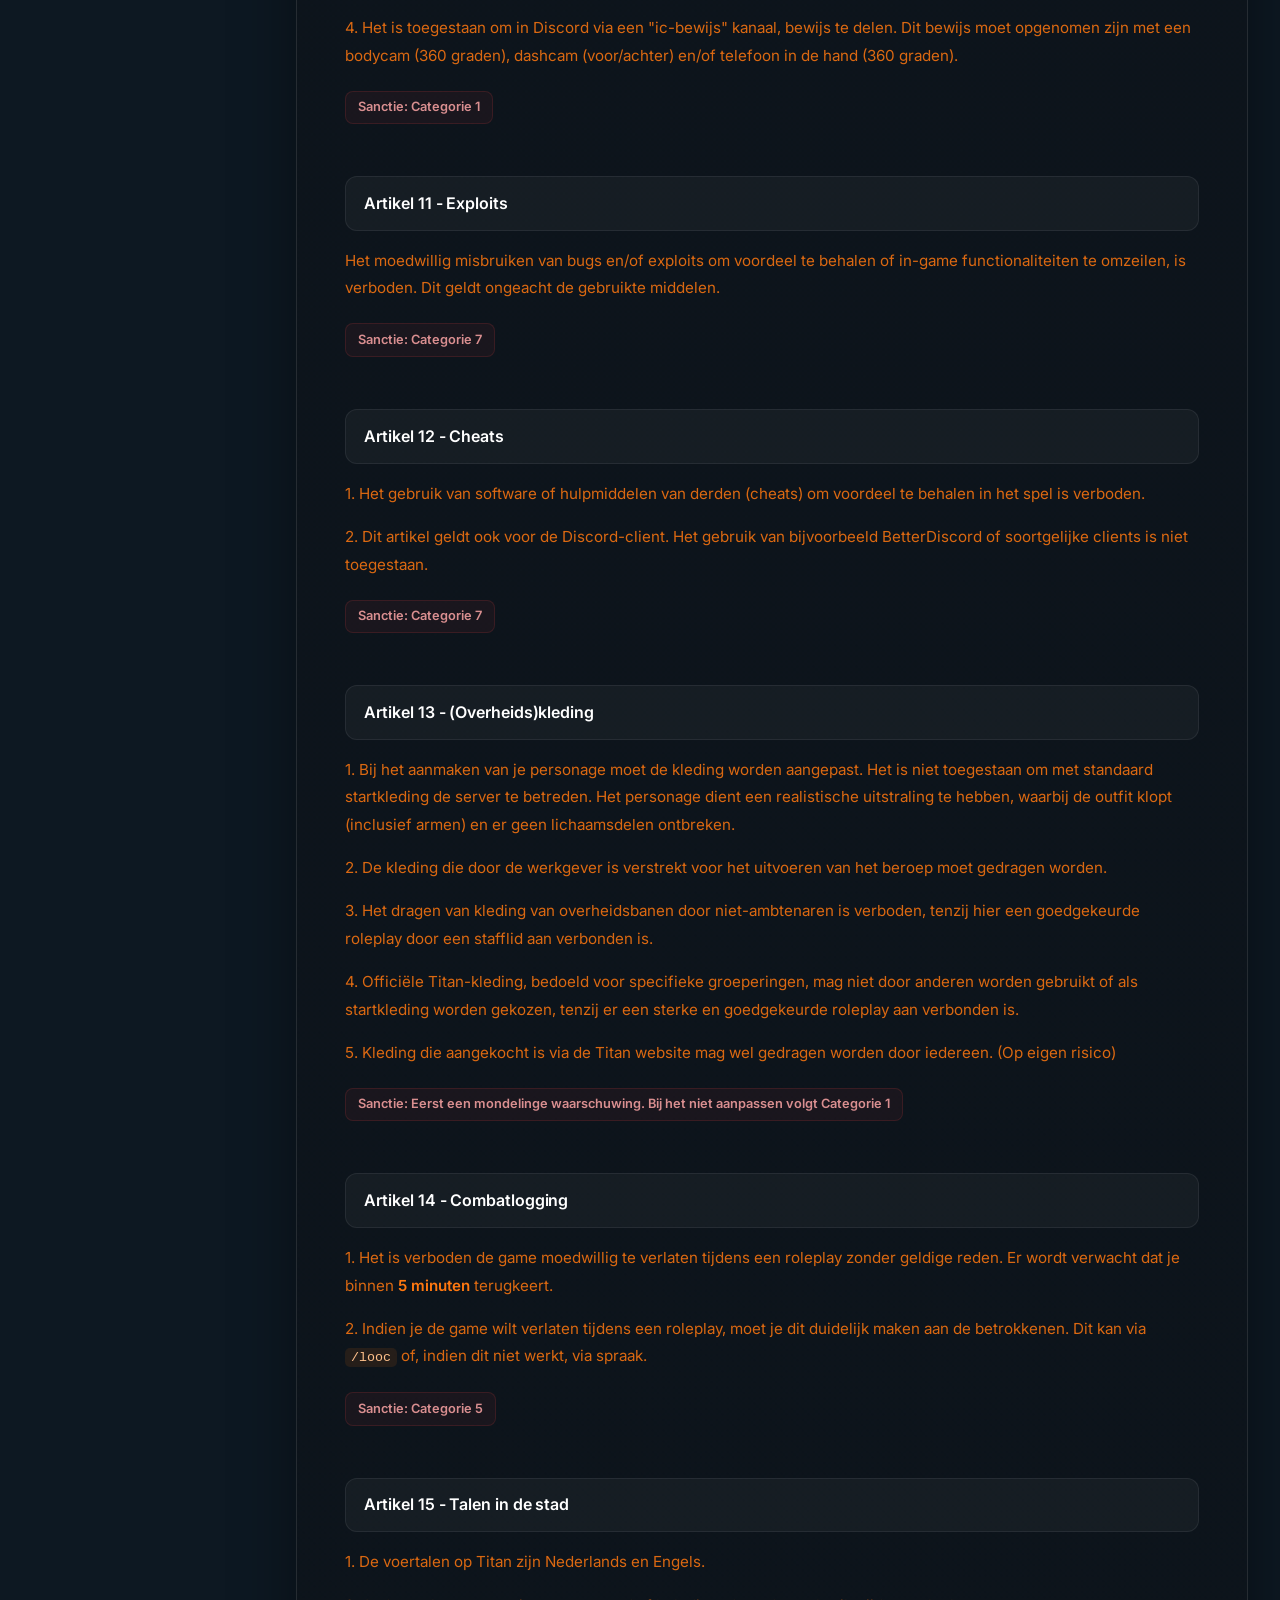
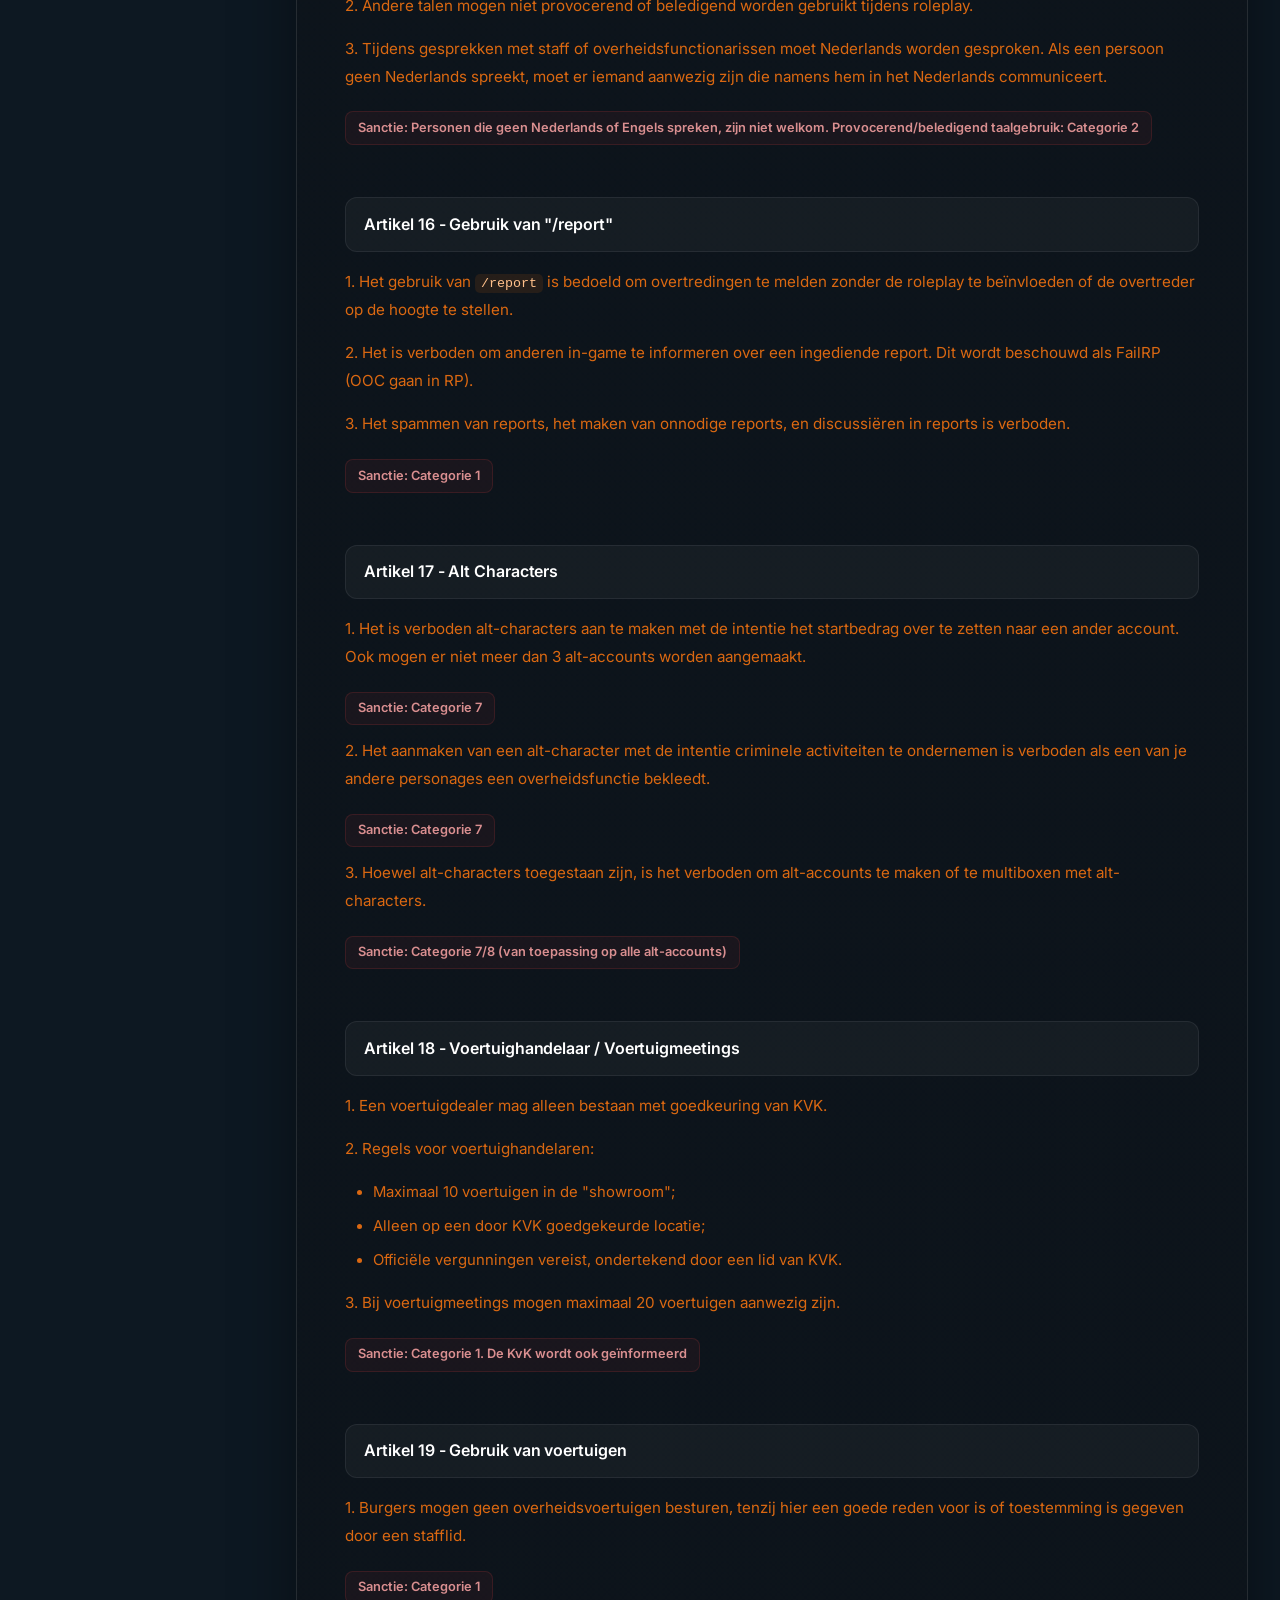
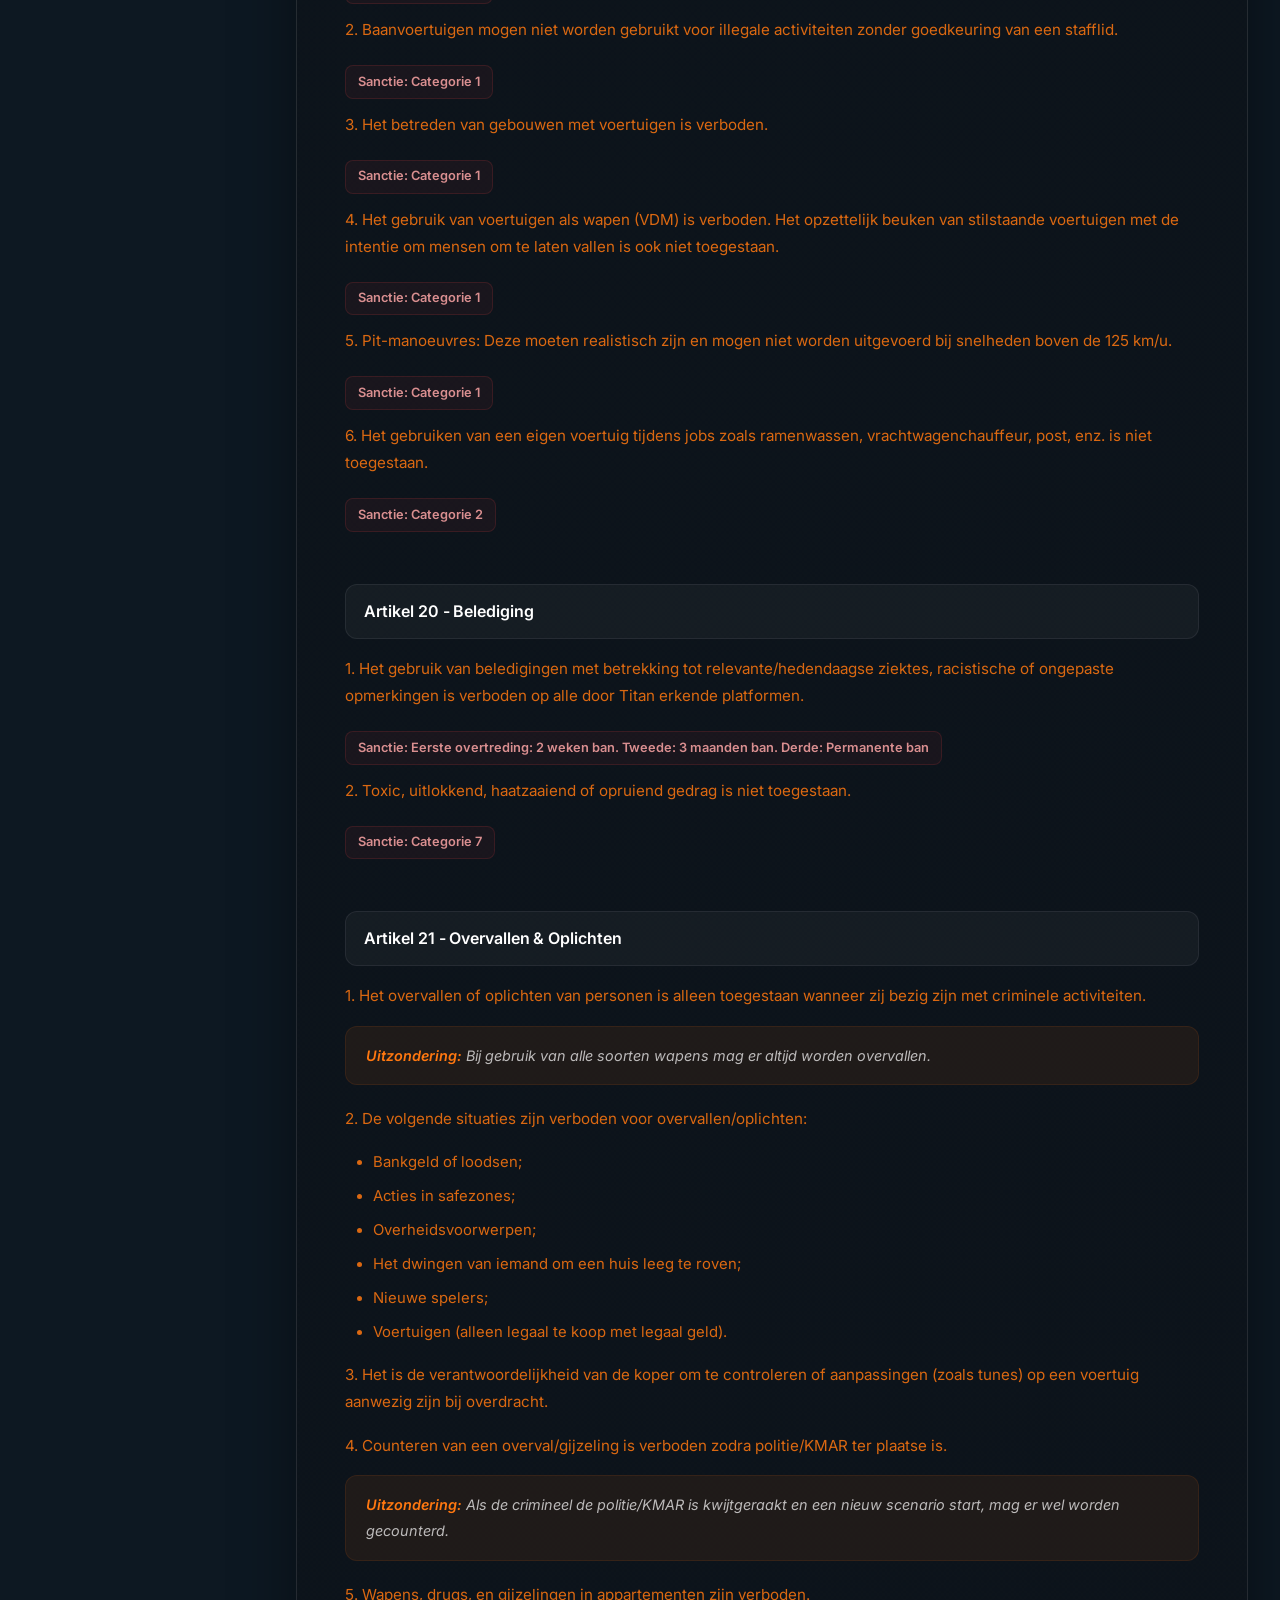
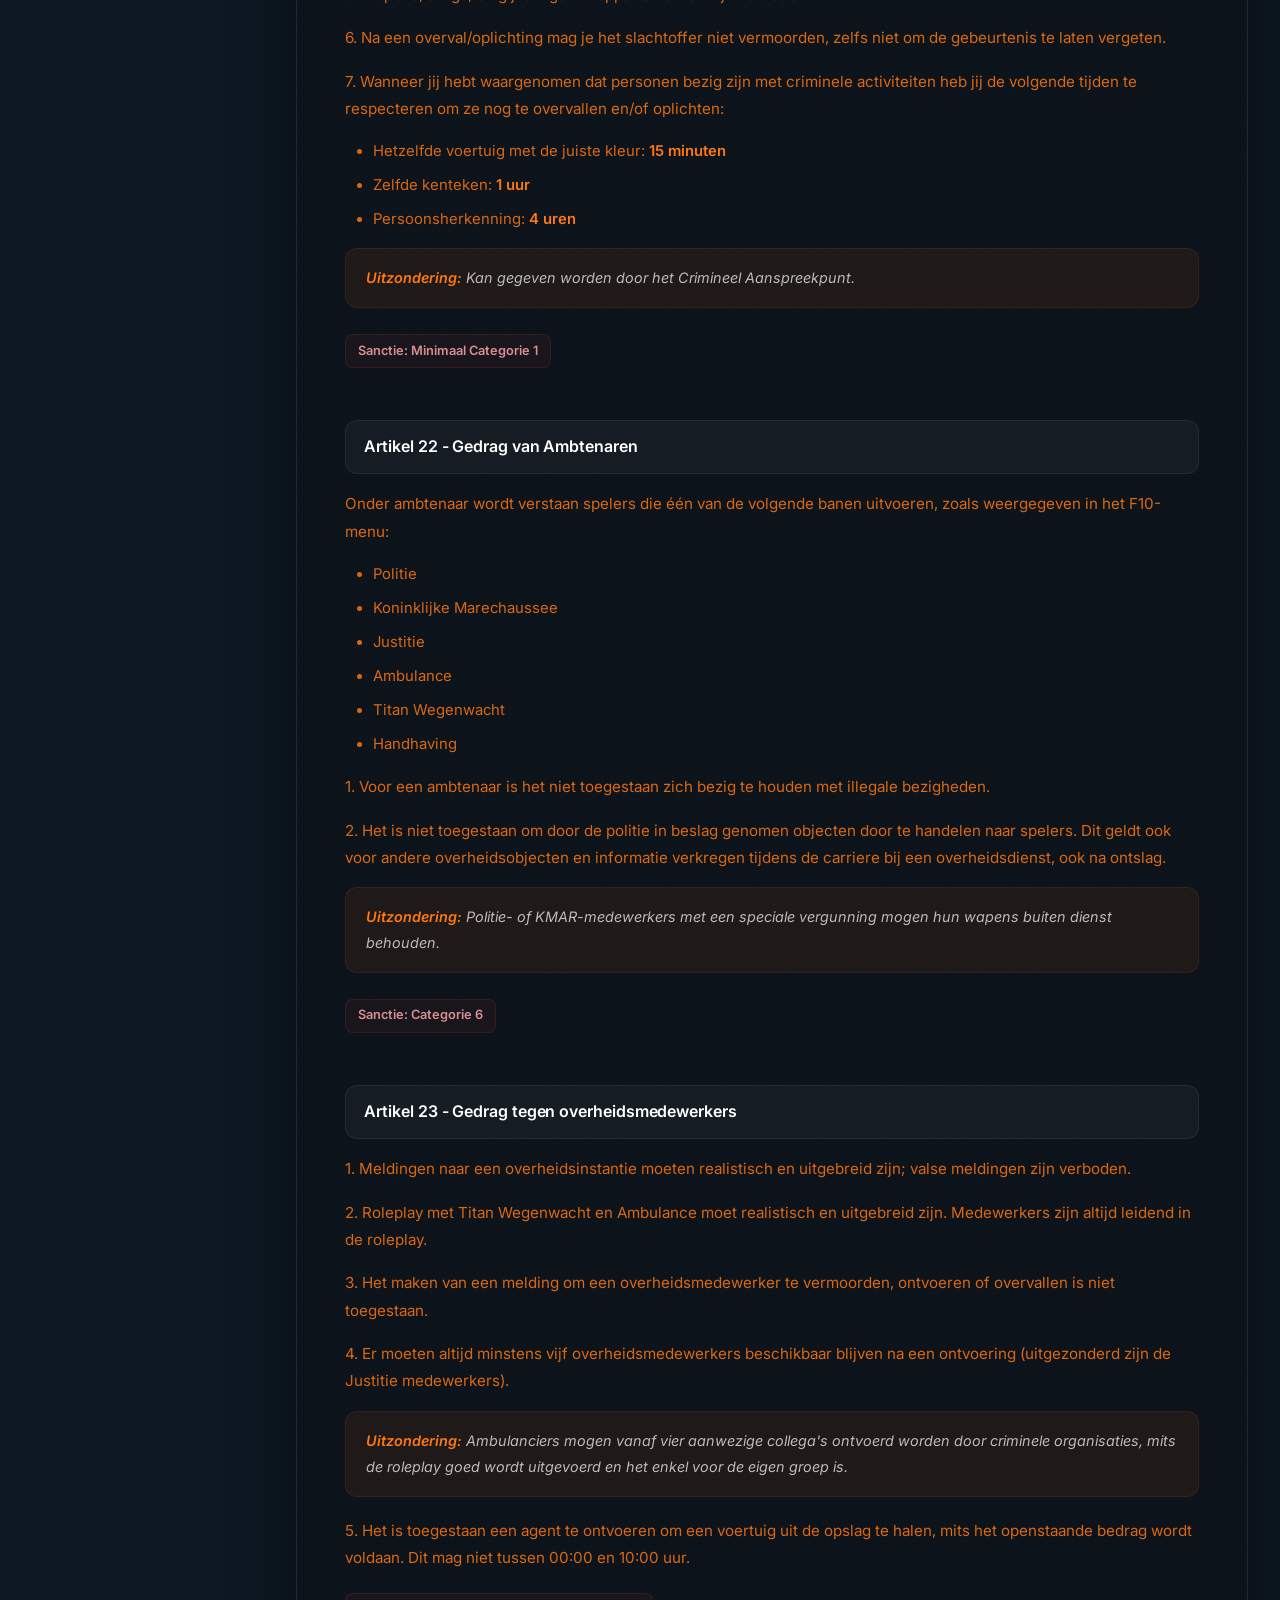
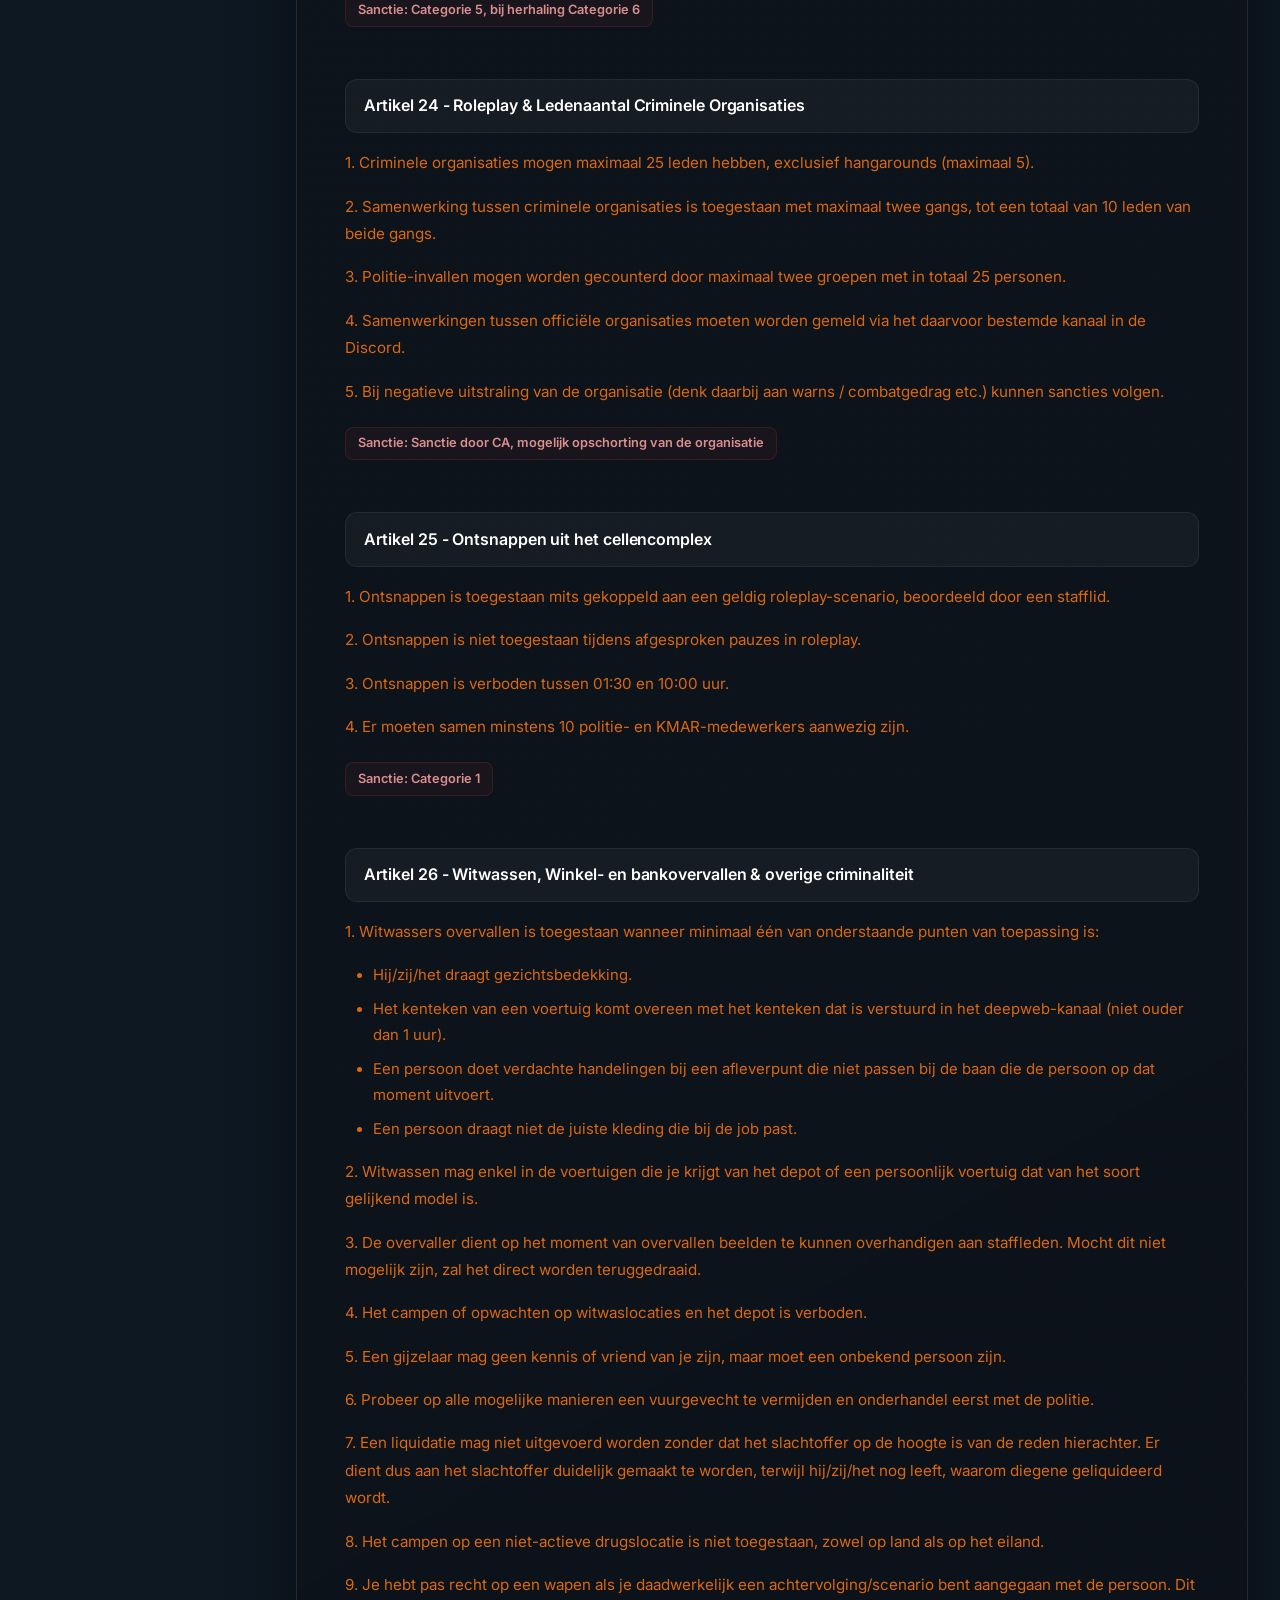
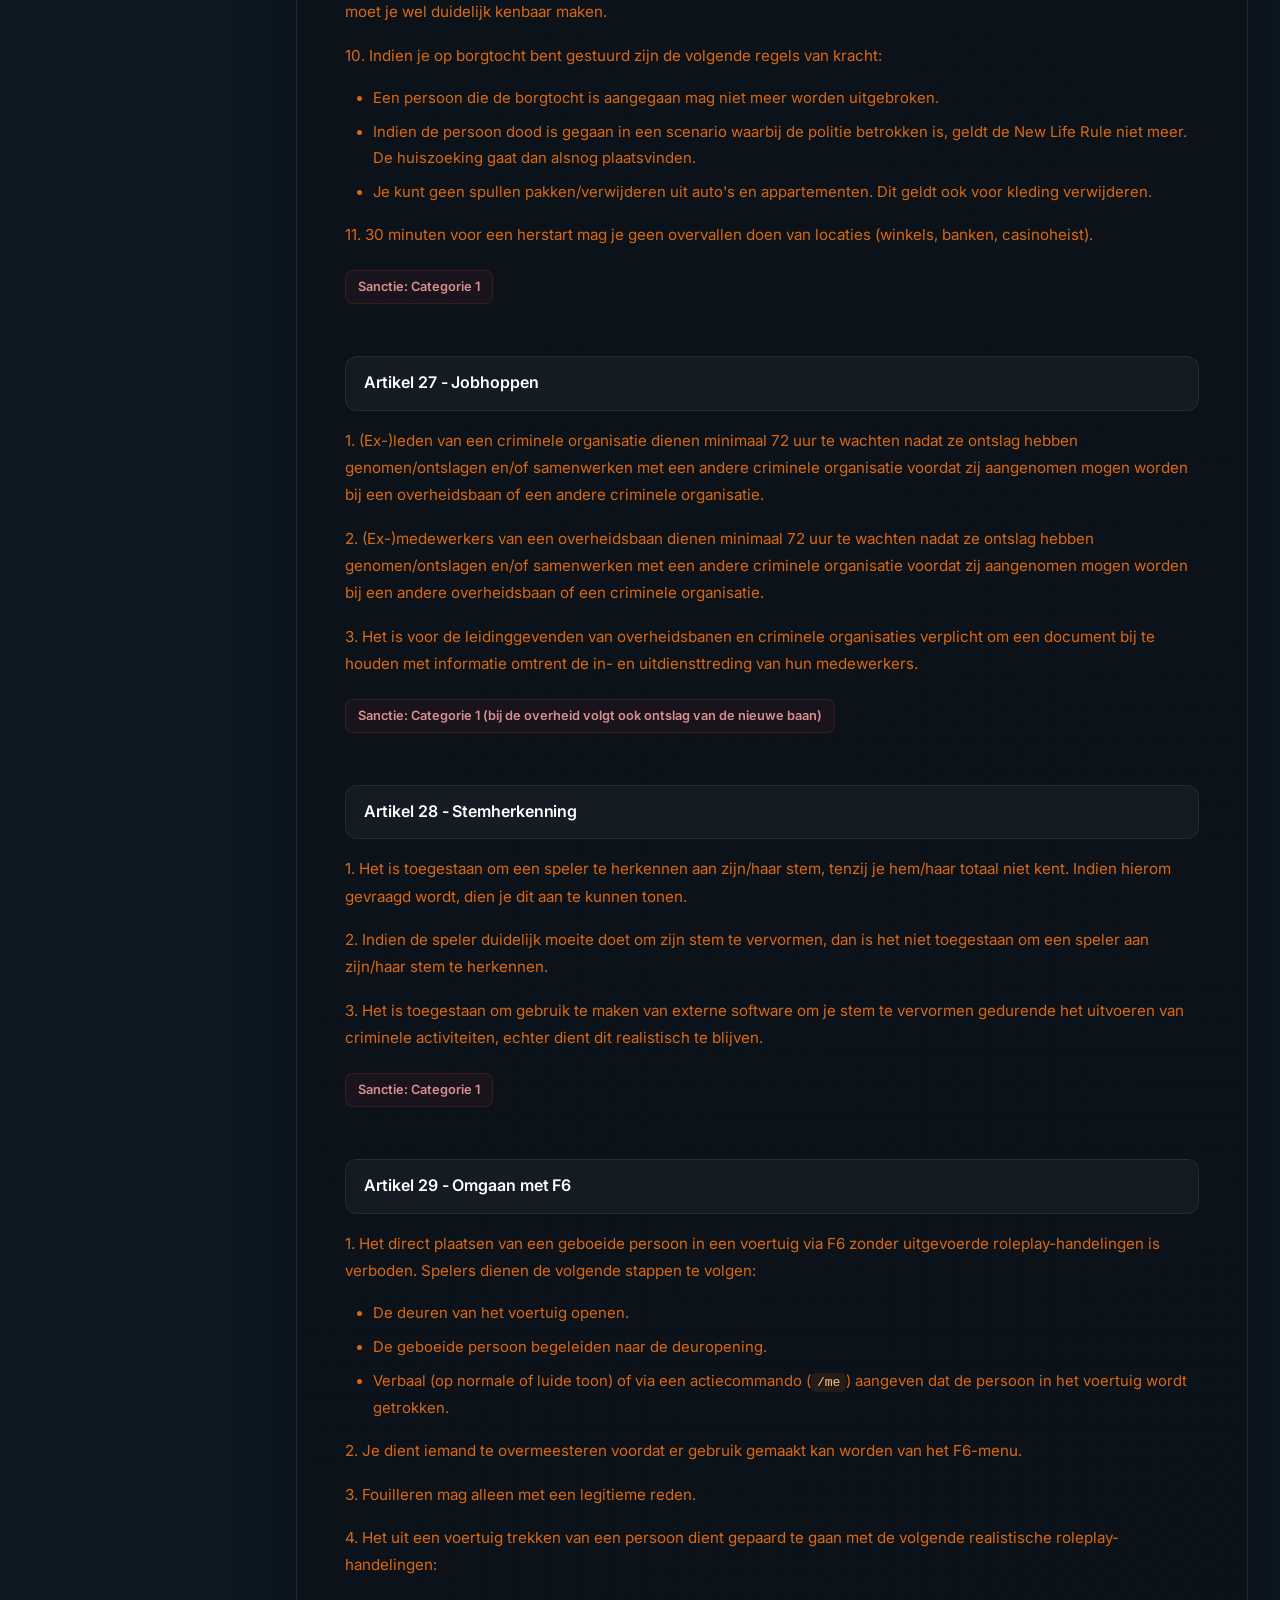
==== commit aa74c39a: "Change color scheme to new color values" ====
--- a/apv/index.html
+++ b/apv/index.html
@@ -89,7 +89,7 @@
         font-weight: 700;
         text-transform: uppercase;
         letter-spacing: 0.16em;
-        color: rgba(250, 204, 21, 0.7);
+        color: rgba(255, 120, 16, 0.7);
       }
 
       .docs-sidebar nav ul {
@@ -119,8 +119,8 @@
       }
 
       .docs-sidebar nav ul li a.active {
-        background: rgba(250, 204, 21, 0.15);
-        color: #facc15;
+        background: rgba(255, 120, 16, 0.15);
+        color: #ff7810;
         font-weight: 600;
       }
 
@@ -161,11 +161,11 @@
       .docs-content h1 {
         font-size: 2.25rem;
         margin-bottom: 1.25rem;
-        color: #fefce8;
+        color: #fff3e7;
         font-weight: 800;
         line-height: 1.25;
         letter-spacing: -0.025em;
-        background: linear-gradient(135deg, #ffffff 0%, #facc15 100%);
+        background: linear-gradient(135deg, #ffffff 0%, #ff7810 100%);
         -webkit-background-clip: text;
         -webkit-text-fill-color: transparent;
         background-clip: text;
@@ -175,8 +175,8 @@
         font-size: 1.5rem;
         margin: 3rem 0 1.25rem;
         padding-bottom: 0.75rem;
-        border-bottom: 1px solid rgba(250, 204, 21, 0.35);
-        color: #facc15;
+        border-bottom: 1px solid rgba(255, 120, 16, 0.35);
+        color: #ff7810;
         font-weight: 700;
         letter-spacing: -0.01em;
       }
@@ -186,7 +186,7 @@
         margin: 2.5rem 0 1rem;
         padding-top: 1.5rem;
         border-top: 1px solid rgba(255, 255, 255, 0.06);
-        color: #fefce8;
+        color: #fff3e7;
         font-weight: 700;
       }
 
@@ -222,14 +222,14 @@
       .docs-content p {
         margin-bottom: 1rem;
         line-height: 1.8;
-        color: rgba(250, 204, 21, 0.85);
+        color: rgba(255, 120, 16, 0.85);
         font-size: 0.95rem;
       }
 
       .docs-content ul,
       .docs-content ol {
         margin: 0.75rem 0 1rem 1.75rem;
-        color: rgba(250, 204, 21, 0.85);
+        color: rgba(255, 120, 16, 0.85);
       }
 
       .docs-content li {
@@ -239,17 +239,17 @@
       }
 
       .docs-content li::marker {
-        color: rgba(250, 204, 21, 0.85);
+        color: rgba(255, 120, 16, 0.85);
       }
 
       .docs-content strong {
-        color: #facc15;
+        color: #ff7810;
         font-weight: 600;
       }
 
       .docs-content code {
-        background: rgba(250, 204, 21, 0.1);
-        color: #fef08c;
+        background: rgba(255, 120, 16, 0.1);
+        color: #ffc18b;
         padding: 0.15em 0.45em;
         border-radius: 5px;
         font-size: 0.88em;
@@ -269,21 +269,21 @@
       }
 
       .docs-content table th {
-        background: rgba(250, 204, 21, 0.15);
+        background: rgba(255, 120, 16, 0.15);
         padding: 0.75rem 1.15rem;
         text-align: left;
         font-weight: 700;
-        color: #facc15;
+        color: #ff7810;
         font-size: 0.8rem;
         text-transform: uppercase;
         letter-spacing: 0.06em;
-        border-bottom: 1px solid rgba(250, 204, 21, 0.30);
+        border-bottom: 1px solid rgba(255, 120, 16, 0.30);
       }
 
       .docs-content table td {
         padding: 0.7rem 1.15rem;
         border-bottom: 1px solid rgba(255, 255, 255, 0.04);
-        color: rgba(250, 204, 21, 0.85);
+        color: rgba(255, 120, 16, 0.85);
         font-size: 0.9rem;
       }
 
@@ -292,15 +292,15 @@
       }
 
       .docs-content table tr:hover td {
-        background: rgba(250, 204, 21, 0.08);
+        background: rgba(255, 120, 16, 0.08);
       }
 
       /* ── Blockquotes ── */
       .docs-content blockquote {
         margin: 1rem 0 1.25rem;
         padding: 1rem 1.25rem;
-        background: rgba(250, 204, 21, 0.08);
-        border: 1px solid rgba(250, 204, 21, 0.1);
+        background: rgba(255, 120, 16, 0.08);
+        border: 1px solid rgba(255, 120, 16, 0.1);
         border-radius: 12px;
       }
 
@@ -328,8 +328,8 @@
       /* ── Intro Box ── */
       .docs-intro {
         padding: 2rem 2.25rem;
-        background: rgba(250, 204, 21, 0.08);
-        border: 1px solid rgba(250, 204, 21, 0.30);
+        background: rgba(255, 120, 16, 0.08);
+        border: 1px solid rgba(255, 120, 16, 0.30);
         border-radius: 16px;
         margin-bottom: 2.5rem;
         position: relative;
@@ -344,11 +344,11 @@
         left: 0;
         right: 0;
         height: 2px;
-        background: linear-gradient(to right, #facc15, rgba(43, 184, 195, 0.4), transparent);
+        background: linear-gradient(to right, #ff7810, rgba(43, 184, 195, 0.4), transparent);
       }
 
       .docs-intro p {
-        color: rgba(250, 204, 21, 0.95);
+        color: rgba(255, 120, 16, 0.95);
         font-size: 0.98rem;
         line-height: 1.8;
       }
@@ -359,7 +359,7 @@
 
       .docs-intro li {
         font-size: 0.93rem;
-        color: rgba(250, 204, 21, 0.85);
+        color: rgba(255, 120, 16, 0.85);
       }
 
       /* ═══════════════════════════════════════
--- a/assets/css/styles.css
+++ b/assets/css/styles.css
@@ -1,16 +1,16 @@
 :root {
   color-scheme: dark;
-  --primary: #ffa700;           /* Hoofd goud - fel & luxe */
-  --primary-dark: #d4a017;      /* Donker goud voor diepte */
-  --accent: #ffd700;            /* Extra fel accent goud */
+  --primary: #ff5e00;           /* Hoofd goud - fel & luxe */
+  --primary-dark: #dd610e;      /* Donker goud voor diepte */
+  --accent: #ff7400;            /* Extra fel accent goud */
   --bg: #0f0c08;                /* Diepe donkere goud-ondergrond */
-  --surface: rgba(45, 35, 20, 0.78);     /* Goud-getinte surface */
-  --surface-soft: rgba(45, 35, 20, 0.55);
-  --text: #fff9e6;              /* Warm ivoor-wit voor tekst */
-  --muted: #d4b88a;             /* Gouden muted tekst */
-  --border: rgba(245, 196, 82, 0.18);    /* Gouden randjes */
+  --surface: rgba(47, 28, 18, 0.78);     /* Goud-getinte surface */
+  --surface-soft: rgba(47, 28, 18, 0.55);
+  --text: #fff0e6;              /* Warm ivoor-wit voor tekst */
+  --muted: #d9a385;             /* Gouden muted tekst */
+  --border: rgba(253, 144, 74, 0.18);    /* Gouden randjes */
   --shadow: 0 30px 60px rgba(0, 0, 0, 0.68);
-  --gold-glow: rgba(245, 196, 82, 0.45); /* Extra glow voor luxe */
+  --gold-glow: rgba(253, 144, 74, 0.45); /* Extra glow voor luxe */
 }
 
 * {
@@ -99,8 +99,8 @@
   left: 0;
   right: 0;
   z-index: 51;
-  background: linear-gradient(135deg, #1c1408 0%, #2a1f0f 50%, #3d2a12 100%);
-  border-bottom: 1px solid rgba(255, 215, 0, 0.2);
+  background: linear-gradient(135deg, #1c1408 0%, #2a1f0f 50%, #401f0f 100%);
+  border-bottom: 1px solid rgba(255, 116, 0, 0.2);
   overflow: hidden;
   height: 40px;
   display: none;
@@ -317,10 +317,10 @@
   align-items: center;
   justify-content: center;
   gap: 8px;
-  background: linear-gradient(135deg, rgba(245, 196, 82, 0.95), rgba(212, 160, 23, 0.9));
+  background: linear-gradient(135deg, rgba(253, 144, 74, 0.95), rgba(221, 97, 14, 0.9));
   color: #ffffff;
   border: 1px solid rgba(255, 255, 255, 0.2);
-  box-shadow: 0 12px 22px rgba(212, 160, 23, 0.35);
+  box-shadow: 0 12px 22px rgba(221, 97, 14, 0.35);
   font-weight: 700;
   letter-spacing: 0.2px;
   font-size: 0.9rem;
@@ -344,7 +344,7 @@
 
 .nav-discord:hover {
   transform: translateY(-2px);
-  box-shadow: 0 20px 34px rgba(212, 160, 23, 0.5), 0 0 22px rgba(212, 160, 23, 0.35);
+  box-shadow: 0 20px 34px rgba(221, 97, 14, 0.5), 0 0 22px rgba(221, 97, 14, 0.35);
   filter: brightness(1.05);
 }
 
@@ -367,8 +367,8 @@
 }
 
 .nav-toggle:hover {
-  background: rgba(255, 215, 0, 0.08);
-  border-color: rgba(255, 215, 0, 0.2);
+  background: rgba(255, 116, 0, 0.08);
+  border-color: rgba(255, 116, 0, 0.2);
 }
 
 .nav-toggle span {
@@ -421,7 +421,7 @@
   content: "";
   position: absolute;
   inset: 0;
-  background: linear-gradient(120deg, rgba(255, 215, 0, 0.08), transparent 60%);
+  background: linear-gradient(120deg, rgba(255, 116, 0, 0.08), transparent 60%);
   pointer-events: none;
 }
 
@@ -481,9 +481,9 @@
   align-items: center;
   padding: 8px 18px;
   border-radius: 999px;
-  background: linear-gradient(135deg, rgba(255, 215, 0, 0.35), rgba(212, 160, 23, 0.18));
-  border: 1px solid rgba(255, 215, 0, 0.6);
-  box-shadow: 0 14px 28px rgba(8, 15, 20, 0.35), 0 0 18px rgba(255, 215, 0, 0.18);
+  background: linear-gradient(135deg, rgba(255, 116, 0, 0.35), rgba(221, 97, 14, 0.18));
+  border: 1px solid rgba(255, 116, 0, 0.6);
+  box-shadow: 0 14px 28px rgba(8, 15, 20, 0.35), 0 0 18px rgba(255, 116, 0, 0.18);
   position: relative;
   overflow: hidden;
   animation: eyebrow-glow 3.2s ease-in-out infinite;
@@ -508,10 +508,10 @@
 @keyframes eyebrow-glow {
   0%,
   100% {
-    box-shadow: 0 14px 28px rgba(8, 15, 20, 0.35), 0 0 16px rgba(255, 215, 0, 0.2);
+    box-shadow: 0 14px 28px rgba(8, 15, 20, 0.35), 0 0 16px rgba(255, 116, 0, 0.2);
   }
   50% {
-    box-shadow: 0 18px 36px rgba(8, 15, 20, 0.4), 0 0 26px rgba(255, 215, 0, 0.35);
+    box-shadow: 0 18px 36px rgba(8, 15, 20, 0.4), 0 0 26px rgba(255, 116, 0, 0.35);
   }
 }
 
@@ -586,17 +586,17 @@
 .button.primary {
   background: linear-gradient(
     135deg,
-    rgba(201, 139, 0, 0.55),
-    rgba(223, 144, 0, 0.55)
+    rgba(201, 78, 0, 0.55),
+    rgba(223, 82, 0, 0.55)
   );
   color: #000000;
-  border: 1px solid rgba(255, 215, 0, 0.3);
-  box-shadow: 0 14px 26px rgba(255, 215, 0, 0.25), 0 0 0 1px rgba(255, 255, 255, 0.06);
+  border: 1px solid rgba(255, 116, 0, 0.3);
+  box-shadow: 0 14px 26px rgba(255, 116, 0, 0.25), 0 0 0 1px rgba(255, 255, 255, 0.06);
   backdrop-filter: blur(6px);
 }
 
 .button.ghost {
-  border-color: rgba(255, 215, 0, 0.55);
+  border-color: rgba(255, 116, 0, 0.55);
   color: var(--text);
   background: rgba(10, 19, 26, 0.55);
   backdrop-filter: blur(12px);
@@ -607,8 +607,8 @@
   border-color: rgba(255, 255, 255, 0.2);
   background: linear-gradient(
     135deg,
-    rgba(201, 139, 0, 0.55),
-    rgba(223, 144, 0, 0.55)
+    rgba(201, 78, 0, 0.55),
+    rgba(223, 82, 0, 0.55)
   );
   color: #000000;
   font-weight: 700;
@@ -619,23 +619,23 @@
 }
 
 .button.primary:hover {
-  box-shadow: 0 20px 36px rgba(201, 139, 0, 0.42), 0 0 22px rgba(233, 122, 0, 0.2);
+  box-shadow: 0 20px 36px rgba(201, 78, 0, 0.42), 0 0 22px rgba(233, 72, 0, 0.2);
 }
 
 .button.ghost:hover {
-  border-color: rgba(255, 215, 0, 0.85);
-  box-shadow: 0 18px 32px rgba(0, 0, 0, 0.35), 0 0 18px rgba(255, 215, 0, 0.2);
+  border-color: rgba(255, 116, 0, 0.85);
+  box-shadow: 0 18px 32px rgba(0, 0, 0, 0.35), 0 0 18px rgba(255, 116, 0, 0.2);
 }
 
 .button.ghost.donate:hover {
   border-color: rgba(255, 255, 255, 0.24);
   background: linear-gradient(
     135deg,
-    rgba(125, 87, 0, 0.4),
-    rgba(223, 144, 0, 0.75)
+    rgba(125, 49, 0, 0.4),
+    rgba(223, 82, 0, 0.75)
   );
   box-shadow: 0 18px 34px rgba(0, 0, 0, 0.35),
-    0 0 18px rgba(255, 215, 0, 0.18),
+    0 0 18px rgba(255, 116, 0, 0.18),
     inset 0 0 0 1px rgba(255, 255, 255, 0.08);
 }
 
@@ -647,7 +647,7 @@
   padding: 12px 24px;
   border-radius: 999px;
   background: rgba(10, 19, 26, 0.55);
-  border: 1px solid rgba(255, 151, 0, 0.35);
+  border: 1px solid rgba(255, 87, 0, 0.35);
   box-shadow: 0 16px 30px rgba(0, 0, 0, 0.28), inset 0 0 0 1px rgba(255, 255, 255, 0.05);
   backdrop-filter: blur(12px);
   transition: transform 0.25s ease, box-shadow 0.25s ease, border-color 0.25s ease,
@@ -660,15 +660,15 @@
   width: 9px;
   height: 9px;
   border-radius: 50%;
-  background: radial-gradient(circle at 30% 30%, #d4a017, #d4a017 70%);
-  box-shadow: 0 0 12px rgba(255, 215, 0, 0.55);
+  background: radial-gradient(circle at 30% 30%, #dd610e, #dd610e 70%);
+  box-shadow: 0 0 12px rgba(255, 116, 0, 0.55);
 }
 
 .hero-online:hover {
   transform: translateY(-3px);
-  border-color: rgba(255, 160, 0, 0.6);
+  border-color: rgba(255, 91, 0, 0.6);
   background: rgba(14, 26, 34, 0.68);
-  box-shadow: 0 20px 36px rgba(0, 0, 0, 0.38), 0 0 18px rgba(255, 215, 0, 0.18);
+  box-shadow: 0 20px 36px rgba(0, 0, 0, 0.38), 0 0 18px rgba(255, 116, 0, 0.18);
 }
 
 .online-count {
@@ -860,14 +860,14 @@
 }
 
 .support-info a {
-  color: #f5c452;
+  color: #fd904a;
   text-decoration: none;
   font-weight: 600;
   transition: color 0.2s ease;
 }
 
 .support-info a:hover {
-  color: #d4a017;
+  color: #dd610e;
   text-decoration: underline;
 }
 
@@ -1286,7 +1286,7 @@
   left: 0;
   right: 0;
   height: 1px;
-  background: linear-gradient(90deg, transparent, rgba(255, 215, 0, 0.25), transparent);
+  background: linear-gradient(90deg, transparent, rgba(255, 116, 0, 0.25), transparent);
 }
 
 .home-donate::after {
@@ -1296,7 +1296,7 @@
   right: -80px;
   width: 500px;
   height: 500px;
-  background: radial-gradient(circle, rgba(255, 215, 0, 0.08) 0%, rgba(255, 215, 0, 0.03) 40%, transparent 70%);
+  background: radial-gradient(circle, rgba(255, 116, 0, 0.08) 0%, rgba(255, 116, 0, 0.03) 40%, transparent 70%);
   pointer-events: none;
   animation: donateOrb1 8s ease-in-out infinite;
 }
@@ -1313,8 +1313,8 @@
 
 .home-donate .section-header .eyebrow {
   animation: none;
-  background: linear-gradient(135deg, rgba(191, 123, 0, 0.25), rgba(245, 196, 82, 0.2));
-  border: 1px solid rgba(255, 151, 0, 0.4);
+  background: linear-gradient(135deg, rgba(191, 70, 0, 0.25), rgba(253, 144, 74, 0.2));
+  border: 1px solid rgba(255, 87, 0, 0.4);
 }
 
 .home-donate .section-header .eyebrow::after {
@@ -1322,7 +1322,7 @@
 }
 
 .home-donate .section-header h2 {
-  background: linear-gradient(135deg, #ffffff 30%, #ffab2e 100%);
+  background: linear-gradient(135deg, #ffffff 30%, #ff762e 100%);
   -webkit-background-clip: text;
   -webkit-text-fill-color: transparent;
   background-clip: text;
@@ -1343,7 +1343,7 @@
   padding: 40px 28px 32px;
   border-radius: 24px;
   background: linear-gradient(160deg, rgba(20, 35, 55, 0.8), rgba(12, 20, 32, 0.9));
-  border: 1px solid rgba(255, 162, 0, 0.12);
+  border: 1px solid rgba(255, 92, 0, 0.12);
   box-shadow:
     0 16px 40px rgba(0, 0, 0, 0.35),
     inset 0 1px 0 rgba(255, 255, 255, 0.08);
@@ -1369,10 +1369,10 @@
 
 .donate-step-item:hover {
   transform: translateY(-8px);
-  border-color: rgba(255, 162, 0, 0.35);
+  border-color: rgba(255, 92, 0, 0.35);
   box-shadow:
     0 28px 56px rgba(0, 0, 0, 0.45),
-    0 0 40px rgba(255, 215, 0, 0.1),
+    0 0 40px rgba(255, 116, 0, 0.1),
     inset 0 1px 0 rgba(255, 255, 255, 0.12);
 }
 
@@ -1390,8 +1390,8 @@
   display: flex;
   align-items: center;
   justify-content: center;
-  background: linear-gradient(135deg, rgba(255, 215, 0, 0.2), rgba(245, 196, 82, 0.15));
-  border: 1px solid rgba(255, 162, 0, 0.35);
+  background: linear-gradient(135deg, rgba(255, 116, 0, 0.2), rgba(253, 144, 74, 0.15));
+  border: 1px solid rgba(255, 92, 0, 0.35);
   color: var(--primary);
   font-weight: 800;
   font-size: 0.85rem;
@@ -1400,7 +1400,7 @@
 
 .donate-step-item:hover .donate-step-num {
   transform: scale(1.1);
-  box-shadow: 0 0 16px rgba(255, 215, 0, 0.3);
+  box-shadow: 0 0 16px rgba(255, 116, 0, 0.3);
 }
 
 .donate-step-icon {
@@ -1410,24 +1410,24 @@
   display: flex;
   align-items: center;
   justify-content: center;
-  background: linear-gradient(135deg, rgba(255, 215, 0, 0.2), rgba(245, 196, 82, 0.12));
-  border: 1px solid rgba(255, 162, 0, 0.3);
+  background: linear-gradient(135deg, rgba(255, 116, 0, 0.2), rgba(253, 144, 74, 0.12));
+  border: 1px solid rgba(255, 92, 0, 0.3);
   margin-bottom: 22px;
-  box-shadow: 0 8px 24px rgba(255, 215, 0, 0.1), 0 4px 12px rgba(0, 0, 0, 0.3);
+  box-shadow: 0 8px 24px rgba(255, 116, 0, 0.1), 0 4px 12px rgba(0, 0, 0, 0.3);
   transition: transform 0.3s ease, box-shadow 0.3s ease, background 0.3s ease;
 }
 
 .donate-step-item:hover .donate-step-icon {
   transform: scale(1.08) translateY(-2px);
-  box-shadow: 0 12px 32px rgba(255, 215, 0, 0.2), 0 4px 12px rgba(0, 0, 0, 0.3);
-  background: linear-gradient(135deg, rgba(255, 215, 0, 0.3), rgba(245, 196, 82, 0.2));
+  box-shadow: 0 12px 32px rgba(255, 116, 0, 0.2), 0 4px 12px rgba(0, 0, 0, 0.3);
+  background: linear-gradient(135deg, rgba(255, 116, 0, 0.3), rgba(253, 144, 74, 0.2));
 }
 
 .donate-step-icon svg {
   width: 28px;
   height: 28px;
   color: var(--primary);
-  filter: drop-shadow(0 2px 4px rgba(255, 215, 0, 0.3));
+  filter: drop-shadow(0 2px 4px rgba(255, 116, 0, 0.3));
 }
 
 .donate-step-item h4 {
@@ -1453,15 +1453,15 @@
   gap: 24px;
   padding: 24px 32px;
   border-radius: 16px;
-  background: linear-gradient(135deg, rgba(255, 177, 0, 0.06), rgba(245, 196, 82, 0.04));
-  border: 1px solid rgba(255, 174, 0, 0.15);
+  background: linear-gradient(135deg, rgba(255, 99, 0, 0.06), rgba(253, 144, 74, 0.04));
+  border: 1px solid rgba(255, 97, 0, 0.15);
   position: relative;
   z-index: 2;
   transition: border-color 0.3s ease, box-shadow 0.3s ease;
 }
 
 .donate-cta-row:hover {
-  border-color: rgba(255, 215, 0, 0.25);
+  border-color: rgba(255, 116, 0, 0.25);
   box-shadow: 0 8px 32px rgba(0, 0, 0, 0.2);
 }
 
@@ -1481,23 +1481,23 @@
   display: inline-flex;
   align-items: center;
   gap: 8px;
-  color: #db8500;
+  color: #db4c00;
   font-weight: 700;
   font-size: 0.95rem;
   text-decoration: none;
   padding: 10px 24px;
   border-radius: 12px;
-  background: rgba(255, 215, 0, 0.08);
-  border: 1px solid rgba(255, 215, 0, 0.2);
+  background: rgba(255, 116, 0, 0.08);
+  border: 1px solid rgba(255, 116, 0, 0.2);
   transition: all 0.3s ease;
   white-space: nowrap;
 }
 
 .donate-cta-link:hover {
   color: #ffffff;
-  background: rgba(255, 215, 0, 0.18);
-  border-color: rgba(255, 215, 0, 0.5);
-  box-shadow: 0 4px 20px rgba(255, 215, 0, 0.15);
+  background: rgba(255, 116, 0, 0.18);
+  border-color: rgba(255, 116, 0, 0.5);
+  box-shadow: 0 4px 20px rgba(255, 116, 0, 0.15);
   text-decoration: none;
   transform: translateX(4px);
 }
@@ -1515,7 +1515,7 @@
   height: 300px;
   bottom: -80px;
   left: -60px;
-  background: radial-gradient(circle, rgba(245, 196, 82, 0.06) 0%, transparent 70%);
+  background: radial-gradient(circle, rgba(253, 144, 74, 0.06) 0%, transparent 70%);
   animation: donateDecor1 12s ease-in-out infinite;
 }
 
@@ -1524,7 +1524,7 @@
   height: 200px;
   top: 30%;
   right: 5%;
-  background: radial-gradient(circle, rgba(255, 215, 0, 0.05) 0%, transparent 70%);
+  background: radial-gradient(circle, rgba(255, 116, 0, 0.05) 0%, transparent 70%);
   animation: donateDecor2 9s ease-in-out infinite;
 }
 
@@ -1556,14 +1556,14 @@
   gap: 10px;
   padding: 10px 20px;
   border-radius: 999px;
-  background: rgba(255, 155, 0, 0.06);
-  border: 1px solid rgba(255, 162, 0, 0.12);
+  background: rgba(255, 89, 0, 0.06);
+  border: 1px solid rgba(255, 92, 0, 0.12);
   transition: all 0.3s ease;
 }
 
 .donate-feature:hover {
-  background: rgba(255, 155, 0, 0.12);
-  border-color: rgba(255, 162, 0, 0.3);
+  background: rgba(255, 89, 0, 0.12);
+  border-color: rgba(255, 92, 0, 0.3);
   transform: translateY(-2px);
 }
 
@@ -1594,7 +1594,7 @@
   height: 350px;
   top: 10%;
   right: -80px;
-  background: radial-gradient(circle, rgba(245, 196, 82, 0.06) 0%, transparent 70%);
+  background: radial-gradient(circle, rgba(253, 144, 74, 0.06) 0%, transparent 70%);
   animation: applyGlow1 11s ease-in-out infinite;
 }
 
@@ -1603,7 +1603,7 @@
   height: 250px;
   bottom: 15%;
   left: 5%;
-  background: radial-gradient(circle, rgba(255, 215, 0, 0.05) 0%, transparent 70%);
+  background: radial-gradient(circle, rgba(255, 116, 0, 0.05) 0%, transparent 70%);
   animation: applyGlow2 8s ease-in-out infinite;
 }
 
@@ -1625,9 +1625,9 @@
   content-visibility: auto;
   contain-intrinsic-size: 0 900px;
   background:
-    radial-gradient(ellipse at 20% 0%, rgba(255, 177, 0, 0.08), transparent 50%),
-    radial-gradient(ellipse at 80% 100%, rgba(245, 196, 82, 0.06), transparent 50%),
-    radial-gradient(ellipse at 50% 50%, rgba(255, 215, 0, 0.03), transparent 60%),
+    radial-gradient(ellipse at 20% 0%, rgba(255, 99, 0, 0.08), transparent 50%),
+    radial-gradient(ellipse at 80% 100%, rgba(253, 144, 74, 0.06), transparent 50%),
+    radial-gradient(ellipse at 50% 50%, rgba(255, 116, 0, 0.03), transparent 60%),
     linear-gradient(180deg, #0d1722 0%, #121e2e 40%, #0f1b28 70%, #0c1520 100%);
 }
 
@@ -1638,7 +1638,7 @@
   left: 0;
   right: 0;
   height: 1px;
-  background: linear-gradient(90deg, transparent, rgba(245, 196, 82, 0.2), rgba(255, 215, 0, 0.2), transparent);
+  background: linear-gradient(90deg, transparent, rgba(253, 144, 74, 0.2), rgba(255, 116, 0, 0.2), transparent);
 }
 
 .home-apply::after {
@@ -1648,7 +1648,7 @@
   left: -60px;
   width: 400px;
   height: 400px;
-  background: radial-gradient(circle, rgba(245, 196, 82, 0.07) 0%, rgba(245, 196, 82, 0.02) 40%, transparent 70%);
+  background: radial-gradient(circle, rgba(253, 144, 74, 0.07) 0%, rgba(253, 144, 74, 0.02) 40%, transparent 70%);
   pointer-events: none;
   animation: applyOrb 10s ease-in-out infinite;
 }
@@ -1677,10 +1677,10 @@
   padding: 48px 40px;
   border-radius: 24px;
   background: linear-gradient(160deg, rgba(18, 30, 48, 0.8), rgba(12, 20, 32, 0.9));
-  border: 1px solid rgba(245, 196, 82, 0.15);
+  border: 1px solid rgba(253, 144, 74, 0.15);
   box-shadow:
     0 24px 64px rgba(0, 0, 0, 0.4),
-    0 0 60px rgba(245, 196, 82, 0.04),
+    0 0 60px rgba(253, 144, 74, 0.04),
     inset 0 1px 0 rgba(255, 255, 255, 0.1);
   position: relative;
   overflow: hidden;
@@ -1694,15 +1694,15 @@
   left: 0;
   right: 0;
   height: 3px;
-  background: linear-gradient(90deg, var(--primary), rgba(245, 196, 82, 0.8), var(--primary));
+  background: linear-gradient(90deg, var(--primary), rgba(253, 144, 74, 0.8), var(--primary));
   opacity: 0.6;
 }
 
 .apply-left-card:hover {
-  border-color: rgba(245, 196, 82, 0.25);
+  border-color: rgba(253, 144, 74, 0.25);
   box-shadow:
     0 28px 72px rgba(0, 0, 0, 0.45),
-    0 0 80px rgba(245, 196, 82, 0.06),
+    0 0 80px rgba(253, 144, 74, 0.06),
     inset 0 1px 0 rgba(255, 255, 255, 0.12);
 }
 
@@ -1715,8 +1715,8 @@
   color: var(--primary);
   margin-bottom: 16px;
   padding: 6px 16px;
-  background: rgba(255, 215, 0, 0.08);
-  border: 1px solid rgba(255, 215, 0, 0.2);
+  background: rgba(255, 116, 0, 0.08);
+  border: 1px solid rgba(255, 116, 0, 0.2);
   border-radius: 999px;
 }
 
@@ -1726,7 +1726,7 @@
   line-height: 1.2;
   margin-bottom: 18px;
   letter-spacing: -0.02em;
-  background: linear-gradient(135deg, #ffffff 40%, #d4a017 100%);
+  background: linear-gradient(135deg, #ffffff 40%, #dd610e 100%);
   -webkit-background-clip: text;
   -webkit-text-fill-color: transparent;
   background-clip: text;
@@ -1745,10 +1745,10 @@
   gap: 10px;
   padding: 14px 32px;
   border-radius: 14px;
-  background: linear-gradient(135deg, rgba(255, 177, 0, 0.95), rgba(161, 110, 23, 0.9));
+  background: linear-gradient(135deg, rgba(255, 99, 0, 0.95), rgba(168, 70, 16, 0.9));
   color: #ffffff;
   border: 1px solid rgba(255, 255, 255, 0.2);
-  box-shadow: 0 12px 28px rgba(212, 160, 23, 0.35);
+  box-shadow: 0 12px 28px rgba(221, 97, 14, 0.35);
   font-weight: 700;
   font-size: 0.95rem;
   letter-spacing: 0.2px;
@@ -1762,13 +1762,13 @@
 
 .apply-discord-btn:hover {
   transform: translateY(-2px);
-  box-shadow: 0 18px 36px rgba(212, 160, 23, 0.5), 0 0 20px rgba(212, 160, 23, 0.3);
+  box-shadow: 0 18px 36px rgba(221, 97, 14, 0.5), 0 0 20px rgba(221, 97, 14, 0.3);
   filter: brightness(1.05);
 }
 
 .apply-divider {
   height: 1px;
-  background: linear-gradient(90deg, transparent, rgba(255, 215, 0, 0.2), rgba(245, 196, 82, 0.15), transparent);
+  background: linear-gradient(90deg, transparent, rgba(255, 116, 0, 0.2), rgba(253, 144, 74, 0.15), transparent);
   margin: 32px 0;
 }
 
@@ -1800,17 +1800,17 @@
   display: flex;
   align-items: center;
   justify-content: center;
-  background: linear-gradient(135deg, rgba(255, 215, 0, 0.12), rgba(245, 196, 82, 0.08));
-  border: 1px solid rgba(255, 215, 0, 0.25);
+  background: linear-gradient(135deg, rgba(255, 116, 0, 0.12), rgba(253, 144, 74, 0.08));
+  border: 1px solid rgba(255, 116, 0, 0.25);
   flex-shrink: 0;
   transition: background 0.3s ease, border-color 0.3s ease, transform 0.25s ease;
 }
 
 .apply-stat:hover .apply-stat-icon {
-  background: linear-gradient(135deg, rgba(255, 215, 0, 0.22), rgba(245, 196, 82, 0.15));
-  border-color: rgba(255, 215, 0, 0.5);
+  background: linear-gradient(135deg, rgba(255, 116, 0, 0.22), rgba(253, 144, 74, 0.15));
+  border-color: rgba(255, 116, 0, 0.5);
   transform: scale(1.08);
-  box-shadow: 0 4px 16px rgba(255, 215, 0, 0.15);
+  box-shadow: 0 4px 16px rgba(255, 116, 0, 0.15);
 }
 
 .apply-stat-icon svg {
@@ -1847,7 +1847,7 @@
   padding: 32px;
   border-radius: 20px;
   background: linear-gradient(160deg, rgba(18, 30, 48, 0.5), rgba(12, 20, 32, 0.6));
-  border: 1px solid rgba(255, 215, 0, 0.1);
+  border: 1px solid rgba(255, 116, 0, 0.1);
   transition: border-color 0.3s ease, box-shadow 0.3s ease;
   position: relative;
   overflow: hidden;
@@ -1860,13 +1860,13 @@
   left: 0;
   bottom: 0;
   width: 3px;
-  background: linear-gradient(180deg, var(--primary), rgba(245, 196, 82, 0.6), transparent);
+  background: linear-gradient(180deg, var(--primary), rgba(253, 144, 74, 0.6), transparent);
   opacity: 0.5;
 }
 
 .apply-process:hover {
-  border-color: rgba(255, 215, 0, 0.2);
-  box-shadow: 0 12px 40px rgba(0, 0, 0, 0.25), 0 0 30px rgba(255, 215, 0, 0.04);
+  border-color: rgba(255, 116, 0, 0.2);
+  box-shadow: 0 12px 40px rgba(0, 0, 0, 0.25), 0 0 30px rgba(255, 116, 0, 0.04);
 }
 
 .apply-process-title {
@@ -1875,7 +1875,7 @@
   color: var(--text);
   margin-bottom: 28px;
   padding-bottom: 16px;
-  border-bottom: 1px solid rgba(255, 215, 0, 0.12);
+  border-bottom: 1px solid rgba(255, 116, 0, 0.12);
 }
 
 .apply-step-row {
@@ -1890,14 +1890,14 @@
 }
 
 .apply-step-row:hover {
-  background: rgba(255, 215, 0, 0.04);
+  background: rgba(255, 116, 0, 0.04);
   transform: translateX(4px);
 }
 
 .apply-step-row:hover .apply-step-circle {
-  background: rgba(255, 215, 0, 0.25);
-  border-color: rgba(255, 215, 0, 0.6);
-  box-shadow: 0 0 14px rgba(255, 215, 0, 0.2);
+  background: rgba(255, 116, 0, 0.25);
+  border-color: rgba(255, 116, 0, 0.6);
+  box-shadow: 0 0 14px rgba(255, 116, 0, 0.2);
   transform: scale(1.1);
 }
 
@@ -1927,8 +1927,8 @@
   display: flex;
   align-items: center;
   justify-content: center;
-  background: rgba(255, 215, 0, 0.12);
-  border: 1.5px solid rgba(255, 215, 0, 0.35);
+  background: rgba(255, 116, 0, 0.12);
+  border: 1.5px solid rgba(255, 116, 0, 0.35);
   color: var(--primary);
   font-weight: 700;
   font-size: 0.85rem;
@@ -1939,7 +1939,7 @@
 .apply-step-line {
   width: 1.5px;
   height: 36px;
-  background: linear-gradient(180deg, rgba(255, 215, 0, 0.3), rgba(255, 215, 0, 0.05));
+  background: linear-gradient(180deg, rgba(255, 116, 0, 0.3), rgba(255, 116, 0, 0.05));
 }
 
 .apply-step-text {
@@ -1965,7 +1965,7 @@
   padding: 32px;
   border-radius: 20px;
   background: linear-gradient(160deg, rgba(18, 30, 48, 0.5), rgba(12, 20, 32, 0.6));
-  border: 1px solid rgba(245, 196, 82, 0.1);
+  border: 1px solid rgba(253, 144, 74, 0.1);
   transition: border-color 0.3s ease, box-shadow 0.3s ease;
   position: relative;
   overflow: hidden;
@@ -1978,13 +1978,13 @@
   left: 0;
   bottom: 0;
   width: 3px;
-  background: linear-gradient(180deg, rgba(245, 196, 82, 0.6), var(--primary), transparent);
+  background: linear-gradient(180deg, rgba(253, 144, 74, 0.6), var(--primary), transparent);
   opacity: 0.5;
 }
 
 .apply-requirements:hover {
-  border-color: rgba(245, 196, 82, 0.2);
-  box-shadow: 0 12px 40px rgba(0, 0, 0, 0.25), 0 0 30px rgba(245, 196, 82, 0.04);
+  border-color: rgba(253, 144, 74, 0.2);
+  box-shadow: 0 12px 40px rgba(0, 0, 0, 0.25), 0 0 30px rgba(253, 144, 74, 0.04);
 }
 
 .apply-req-title {
@@ -1993,7 +1993,7 @@
   color: var(--text);
   margin-bottom: 20px;
   padding-bottom: 16px;
-  border-bottom: 1px solid rgba(245, 196, 82, 0.12);
+  border-bottom: 1px solid rgba(253, 144, 74, 0.12);
 }
 
 .apply-req-grid {
@@ -2014,13 +2014,13 @@
 }
 
 .apply-req-item:hover {
-  background: rgba(255, 215, 0, 0.06);
+  background: rgba(255, 116, 0, 0.06);
   transform: translateX(4px);
 }
 
 .apply-req-item:hover svg {
   transform: scale(1.2);
-  filter: drop-shadow(0 0 6px rgba(255, 215, 0, 0.4));
+  filter: drop-shadow(0 0 6px rgba(255, 116, 0, 0.4));
 }
 
 .apply-req-item:hover span {
@@ -2062,7 +2062,7 @@
   left: 0;
   right: 0;
   height: 1px;
-  background: linear-gradient(90deg, transparent, rgba(255, 215, 0, 0.2), transparent);
+  background: linear-gradient(90deg, transparent, rgba(255, 116, 0, 0.2), transparent);
 }
 
 .sol-hero-glow {
@@ -2077,7 +2077,7 @@
   height: 500px;
   top: -100px;
   left: -100px;
-  background: radial-gradient(circle, rgba(245, 196, 82, 0.08) 0%, transparent 70%);
+  background: radial-gradient(circle, rgba(253, 144, 74, 0.08) 0%, transparent 70%);
   animation: solGlow1 10s ease-in-out infinite;
 }
 
@@ -2086,7 +2086,7 @@
   height: 400px;
   top: -50px;
   right: -80px;
-  background: radial-gradient(circle, rgba(255, 215, 0, 0.06) 0%, transparent 70%);
+  background: radial-gradient(circle, rgba(255, 116, 0, 0.06) 0%, transparent 70%);
   animation: solGlow2 8s ease-in-out infinite;
 }
 
@@ -2113,7 +2113,7 @@
   margin: 16px 0 18px;
   line-height: 1.2;
   letter-spacing: -0.02em;
-  background: linear-gradient(135deg, #ffffff 30%, #f5c452 100%);
+  background: linear-gradient(135deg, #ffffff 30%, #fd904a 100%);
   -webkit-background-clip: text;
   -webkit-text-fill-color: transparent;
   background-clip: text;
@@ -2145,7 +2145,7 @@
 
 .sol-back-link:hover {
   transform: translateX(-4px);
-  color: #d4a017;
+  color: #dd610e;
 }
 
 /* Solliciteren Cards */
@@ -2166,7 +2166,7 @@
   position: relative;
   border-radius: 28px;
   background: linear-gradient(160deg, rgba(18, 30, 48, 0.85), rgba(12, 20, 32, 0.95));
-  border: 1px solid rgba(255, 215, 0, 0.1);
+  border: 1px solid rgba(255, 116, 0, 0.1);
   box-shadow: 0 20px 50px rgba(0, 0, 0, 0.35), inset 0 1px 0 rgba(255, 255, 255, 0.06);
   display: flex;
   flex-direction: row;
@@ -2188,8 +2188,8 @@
 
 .sol-card:hover {
   transform: translateY(-6px);
-  border-color: rgba(255, 215, 0, 0.3);
-  box-shadow: 0 32px 64px rgba(0, 0, 0, 0.45), 0 0 50px rgba(255, 215, 0, 0.06);
+  border-color: rgba(255, 116, 0, 0.3);
+  box-shadow: 0 32px 64px rgba(0, 0, 0, 0.45), 0 0 50px rgba(255, 116, 0, 0.06);
 }
 
 .sol-card:hover::before {
@@ -2211,12 +2211,12 @@
   content: "";
   position: absolute;
   inset: 0;
-  background: radial-gradient(circle at center, rgba(255, 215, 0, 0.06) 0%, transparent 70%);
+  background: radial-gradient(circle at center, rgba(255, 116, 0, 0.06) 0%, transparent 70%);
   transition: opacity 0.3s ease;
 }
 
 .sol-card:hover .sol-card-img-wrap::after {
-  background: radial-gradient(circle at center, rgba(255, 215, 0, 0.12) 0%, transparent 70%);
+  background: radial-gradient(circle at center, rgba(255, 116, 0, 0.12) 0%, transparent 70%);
 }
 
 .sol-card-img {
@@ -2231,7 +2231,7 @@
 
 .sol-card:hover .sol-card-img {
   transform: scale(1.1) translateY(-4px);
-  filter: drop-shadow(0 16px 32px rgba(255, 215, 0, 0.15));
+  filter: drop-shadow(0 16px 32px rgba(255, 116, 0, 0.15));
 }
 
 /* Card body */
@@ -2253,7 +2253,7 @@
   letter-spacing: 0.8px;
   text-transform: uppercase;
   background: rgba(34, 197, 94, 0.12);
-  color: #f5c452;
+  color: #fd904a;
   border: 1px solid rgba(34, 197, 94, 0.25);
   margin-bottom: 14px;
 }
@@ -2297,63 +2297,63 @@
 }
 
 .sol-card-btn-primary {
-  background: linear-gradient(135deg, rgba(255, 215, 0, 0.25), rgba(245, 196, 82, 0.2));
+  background: linear-gradient(135deg, rgba(255, 116, 0, 0.25), rgba(253, 144, 74, 0.2));
   color: #ffffff;
-  border: 1px solid rgba(255, 215, 0, 0.35);
-  box-shadow: 0 8px 24px rgba(255, 215, 0, 0.12);
+  border: 1px solid rgba(255, 116, 0, 0.35);
+  box-shadow: 0 8px 24px rgba(255, 116, 0, 0.12);
 }
 
 .sol-card-btn-primary:hover {
   transform: translateY(-2px);
-  box-shadow: 0 14px 32px rgba(255, 215, 0, 0.25);
-  background: linear-gradient(135deg, rgba(255, 215, 0, 0.35), rgba(245, 196, 82, 0.3));
+  box-shadow: 0 14px 32px rgba(255, 116, 0, 0.25);
+  background: linear-gradient(135deg, rgba(255, 116, 0, 0.35), rgba(253, 144, 74, 0.3));
 }
 
 .sol-card-btn-discord {
-  background: linear-gradient(135deg, rgba(245, 196, 82, 0.85), rgba(245, 196, 82, 0.85));
+  background: linear-gradient(135deg, rgba(253, 144, 74, 0.85), rgba(253, 144, 74, 0.85));
   color: #ffffff;
   border: 1px solid rgba(255, 255, 255, 0.15);
-  box-shadow: 0 8px 24px rgba(245, 196, 82, 0.25);
+  box-shadow: 0 8px 24px rgba(253, 144, 74, 0.25);
 }
 
 .sol-card-btn-discord:hover {
   transform: translateY(-2px);
-  box-shadow: 0 14px 32px rgba(245, 196, 82, 0.4);
+  box-shadow: 0 14px 32px rgba(253, 144, 74, 0.4);
 }
 
 /* Card accent colors */
-.sol-card-staff { border-color: rgba(255, 215, 0, 0.15); }
-.sol-card-staff:hover { border-color: rgba(255, 215, 0, 0.35); }
-.sol-card-staff::before { background: linear-gradient(90deg, transparent, #f5c452, transparent); }
-
-.sol-card-politie { border-color: rgba(245, 196, 82, 0.12); }
-.sol-card-politie:hover { border-color: rgba(245, 196, 82, 0.3); }
-.sol-card-politie::before { background: linear-gradient(90deg, transparent, #f5c452, transparent); }
+.sol-card-staff { border-color: rgba(255, 116, 0, 0.15); }
+.sol-card-staff:hover { border-color: rgba(255, 116, 0, 0.35); }
+.sol-card-staff::before { background: linear-gradient(90deg, transparent, #fd904a, transparent); }
+
+.sol-card-politie { border-color: rgba(253, 144, 74, 0.12); }
+.sol-card-politie:hover { border-color: rgba(253, 144, 74, 0.3); }
+.sol-card-politie::before { background: linear-gradient(90deg, transparent, #fd904a, transparent); }
 .sol-card-politie .sol-card-img-wrap::after {
-  background: radial-gradient(circle at center, rgba(245, 196, 82, 0.06) 0%, transparent 70%);
+  background: radial-gradient(circle at center, rgba(253, 144, 74, 0.06) 0%, transparent 70%);
 }
 .sol-card-politie:hover .sol-card-img-wrap::after {
-  background: radial-gradient(circle at center, rgba(245, 196, 82, 0.12) 0%, transparent 70%);
-}
-
-.sol-card-defensie { border-color: rgba(245, 196, 82, 0.12); }
-.sol-card-defensie:hover { border-color: rgba(245, 196, 82, 0.3); }
-.sol-card-defensie::before { background: linear-gradient(90deg, transparent, #f5c452, transparent); }
+  background: radial-gradient(circle at center, rgba(253, 144, 74, 0.12) 0%, transparent 70%);
+}
+
+.sol-card-defensie { border-color: rgba(253, 144, 74, 0.12); }
+.sol-card-defensie:hover { border-color: rgba(253, 144, 74, 0.3); }
+.sol-card-defensie::before { background: linear-gradient(90deg, transparent, #fd904a, transparent); }
 .sol-card-defensie .sol-card-img-wrap::after {
-  background: radial-gradient(circle at center, rgba(245, 196, 82, 0.06) 0%, transparent 70%);
+  background: radial-gradient(circle at center, rgba(253, 144, 74, 0.06) 0%, transparent 70%);
 }
 .sol-card-defensie:hover .sol-card-img-wrap::after {
-  background: radial-gradient(circle at center, rgba(245, 196, 82, 0.12) 0%, transparent 70%);
-}
-
-.sol-card-ambulance { border-color: rgba(234, 179, 8, 0.12); }
-.sol-card-ambulance:hover { border-color: rgba(234, 179, 8, 0.3); }
-.sol-card-ambulance::before { background: linear-gradient(90deg, transparent, #facc15, transparent); }
+  background: radial-gradient(circle at center, rgba(253, 144, 74, 0.12) 0%, transparent 70%);
+}
+
+.sol-card-ambulance { border-color: rgba(242, 101, 0, 0.12); }
+.sol-card-ambulance:hover { border-color: rgba(242, 101, 0, 0.3); }
+.sol-card-ambulance::before { background: linear-gradient(90deg, transparent, #ff7810, transparent); }
 .sol-card-ambulance .sol-card-img-wrap::after {
-  background: radial-gradient(circle at center, rgba(234, 179, 8, 0.06) 0%, transparent 70%);
+  background: radial-gradient(circle at center, rgba(242, 101, 0, 0.06) 0%, transparent 70%);
 }
 .sol-card-ambulance:hover .sol-card-img-wrap::after {
-  background: radial-gradient(circle at center, rgba(234, 179, 8, 0.12) 0%, transparent 70%);
+  background: radial-gradient(circle at center, rgba(242, 101, 0, 0.12) 0%, transparent 70%);
 }
 
 /* ── Sol Process Section ── */
@@ -2361,8 +2361,8 @@
   position: relative;
   padding: 100px 24px 110px;
   background:
-    radial-gradient(ellipse at 30% 0%, rgba(255, 215, 0, 0.06) 0%, transparent 50%),
-    radial-gradient(ellipse at 70% 100%, rgba(245, 196, 82, 0.05) 0%, transparent 50%),
+    radial-gradient(ellipse at 30% 0%, rgba(255, 116, 0, 0.06) 0%, transparent 50%),
+    radial-gradient(ellipse at 70% 100%, rgba(253, 144, 74, 0.05) 0%, transparent 50%),
     linear-gradient(180deg, #0a1018 0%, #0d1724 40%, #0b1320 100%);
   overflow: hidden;
 }
@@ -2373,7 +2373,7 @@
   right: -100px;
   width: 500px;
   height: 500px;
-  background: radial-gradient(circle, rgba(255, 215, 0, 0.06) 0%, transparent 65%);
+  background: radial-gradient(circle, rgba(255, 116, 0, 0.06) 0%, transparent 65%);
   pointer-events: none;
   animation: solProcessOrb 10s ease-in-out infinite;
 }
@@ -2423,8 +2423,8 @@
   font-weight: 700;
   letter-spacing: 1.5px;
   text-transform: uppercase;
-  background: linear-gradient(135deg, rgba(255, 215, 0, 0.2), rgba(245, 196, 82, 0.15));
-  border: 1px solid rgba(255, 215, 0, 0.35);
+  background: linear-gradient(135deg, rgba(255, 116, 0, 0.2), rgba(253, 144, 74, 0.15));
+  border: 1px solid rgba(255, 116, 0, 0.35);
   color: var(--primary);
   margin-bottom: 20px;
 }
@@ -2434,7 +2434,7 @@
   font-weight: 800;
   letter-spacing: -0.025em;
   line-height: 1.2;
-  background: linear-gradient(135deg, #ffffff 25%, #f5c452 100%);
+  background: linear-gradient(135deg, #ffffff 25%, #fd904a 100%);
   -webkit-background-clip: text;
   -webkit-text-fill-color: transparent;
   background-clip: text;
@@ -2464,20 +2464,20 @@
   padding: 40px 36px 36px;
   border-radius: 26px;
   background: linear-gradient(165deg, rgba(16, 28, 46, 0.75), rgba(10, 18, 30, 0.85));
-  border: 1px solid rgba(255, 215, 0, 0.1);
+  border: 1px solid rgba(255, 116, 0, 0.1);
   box-shadow: 0 16px 48px rgba(0, 0, 0, 0.3), inset 0 1px 0 rgba(255, 255, 255, 0.04);
   transition: border-color 0.35s ease, box-shadow 0.35s ease, transform 0.35s ease;
 }
 
 .sol-route:hover {
   transform: translateY(-4px);
-  border-color: rgba(255, 215, 0, 0.22);
-  box-shadow: 0 24px 60px rgba(0, 0, 0, 0.4), 0 0 40px rgba(255, 215, 0, 0.04);
+  border-color: rgba(255, 116, 0, 0.22);
+  box-shadow: 0 24px 60px rgba(0, 0, 0, 0.4), 0 0 40px rgba(255, 116, 0, 0.04);
 }
 
 .sol-route--discord:hover {
-  border-color: rgba(245, 196, 82, 0.25);
-  box-shadow: 0 24px 60px rgba(0, 0, 0, 0.4), 0 0 40px rgba(245, 196, 82, 0.04);
+  border-color: rgba(253, 144, 74, 0.25);
+  box-shadow: 0 24px 60px rgba(0, 0, 0, 0.4), 0 0 40px rgba(253, 144, 74, 0.04);
 }
 
 /* Route header */
@@ -2498,9 +2498,9 @@
   display: flex;
   align-items: center;
   justify-content: center;
-  background: linear-gradient(135deg, rgba(255, 215, 0, 0.15), rgba(245, 196, 82, 0.1));
-  border: 1px solid rgba(255, 215, 0, 0.3);
-  box-shadow: 0 6px 20px rgba(255, 215, 0, 0.08);
+  background: linear-gradient(135deg, rgba(255, 116, 0, 0.15), rgba(253, 144, 74, 0.1));
+  border: 1px solid rgba(255, 116, 0, 0.3);
+  box-shadow: 0 6px 20px rgba(255, 116, 0, 0.08);
 }
 
 .sol-route-icon svg {
@@ -2510,13 +2510,13 @@
 }
 
 .sol-route-icon--discord {
-  background: linear-gradient(135deg, rgba(245, 196, 82, 0.2), rgba(71, 82, 196, 0.15));
-  border-color: rgba(245, 196, 82, 0.35);
-  box-shadow: 0 6px 20px rgba(245, 196, 82, 0.1);
+  background: linear-gradient(135deg, rgba(253, 144, 74, 0.2), rgba(71, 82, 196, 0.15));
+  border-color: rgba(253, 144, 74, 0.35);
+  box-shadow: 0 6px 20px rgba(253, 144, 74, 0.1);
 }
 
 .sol-route-icon--discord svg {
-  color: #f5c452;
+  color: #fd904a;
 }
 
 .sol-route-tag {
@@ -2530,7 +2530,7 @@
 }
 
 .sol-route-tag--discord {
-  color: #f5c452;
+  color: #fd904a;
 }
 
 .sol-route-head h3 {
@@ -2569,12 +2569,12 @@
   transform: translateX(-50%);
   width: 2px;
   bottom: 0;
-  background: linear-gradient(180deg, rgba(255, 215, 0, 0.2), rgba(255, 215, 0, 0.05));
+  background: linear-gradient(180deg, rgba(255, 116, 0, 0.2), rgba(255, 116, 0, 0.05));
   border-radius: 2px;
 }
 
 .sol-route--discord .sol-step:not(:last-child) .sol-step-marker::after {
-  background: linear-gradient(180deg, rgba(245, 196, 82, 0.2), rgba(245, 196, 82, 0.05));
+  background: linear-gradient(180deg, rgba(253, 144, 74, 0.2), rgba(253, 144, 74, 0.05));
 }
 
 .sol-step-marker {
@@ -2586,15 +2586,15 @@
   align-items: center;
   justify-content: center;
   position: relative;
-  background: linear-gradient(135deg, rgba(255, 215, 0, 0.12), rgba(245, 196, 82, 0.08));
-  border: 1px solid rgba(255, 215, 0, 0.2);
-  box-shadow: 0 4px 16px rgba(255, 215, 0, 0.06);
+  background: linear-gradient(135deg, rgba(255, 116, 0, 0.12), rgba(253, 144, 74, 0.08));
+  border: 1px solid rgba(255, 116, 0, 0.2);
+  box-shadow: 0 4px 16px rgba(255, 116, 0, 0.06);
   transition: transform 0.3s ease, box-shadow 0.3s ease;
 }
 
 .sol-step:hover .sol-step-marker {
   transform: scale(1.08);
-  box-shadow: 0 6px 20px rgba(255, 215, 0, 0.14);
+  box-shadow: 0 6px 20px rgba(255, 116, 0, 0.14);
 }
 
 .sol-step-marker span {
@@ -2604,17 +2604,17 @@
 }
 
 .sol-step-marker--discord {
-  background: linear-gradient(135deg, rgba(245, 196, 82, 0.14), rgba(71, 82, 196, 0.08));
-  border-color: rgba(245, 196, 82, 0.25);
-  box-shadow: 0 4px 16px rgba(245, 196, 82, 0.06);
+  background: linear-gradient(135deg, rgba(253, 144, 74, 0.14), rgba(71, 82, 196, 0.08));
+  border-color: rgba(253, 144, 74, 0.25);
+  box-shadow: 0 4px 16px rgba(253, 144, 74, 0.06);
 }
 
 .sol-step:hover .sol-step-marker--discord {
-  box-shadow: 0 6px 20px rgba(245, 196, 82, 0.14);
+  box-shadow: 0 6px 20px rgba(253, 144, 74, 0.14);
 }
 
 .sol-step-marker--discord span {
-  color: #f5c452;
+  color: #fd904a;
 }
 
 .sol-step-content h4 {
@@ -2652,7 +2652,7 @@
   padding: 20px 28px;
   border-radius: 18px;
   background: linear-gradient(135deg, rgba(18, 30, 48, 0.5), rgba(12, 20, 32, 0.6));
-  border: 1px solid rgba(255, 215, 0, 0.08);
+  border: 1px solid rgba(255, 116, 0, 0.08);
 }
 
 .sol-req-item {
@@ -2667,8 +2667,8 @@
 }
 
 .sol-req-item:hover {
-  border-color: rgba(255, 215, 0, 0.15);
-  background: rgba(255, 215, 0, 0.04);
+  border-color: rgba(255, 116, 0, 0.15);
+  background: rgba(255, 116, 0, 0.04);
 }
 
 .sol-req-item svg {
@@ -2694,8 +2694,8 @@
   min-height: 100vh;
   padding: 160px 32px 100px;
   background:
-    radial-gradient(ellipse at 30% 0%, rgba(255, 215, 0, 0.05) 0%, transparent 50%),
-    radial-gradient(ellipse at 70% 100%, rgba(245, 196, 82, 0.04) 0%, transparent 50%),
+    radial-gradient(ellipse at 30% 0%, rgba(255, 116, 0, 0.05) 0%, transparent 50%),
+    radial-gradient(ellipse at 70% 100%, rgba(253, 144, 74, 0.04) 0%, transparent 50%),
     linear-gradient(180deg, #0f0c08 0%, #0f0c08 100%);
   position: relative;
   overflow: hidden;
@@ -2713,7 +2713,7 @@
   height: 700px;
   top: -250px;
   left: -200px;
-  background: radial-gradient(circle, rgba(255, 215, 0, 0.045) 0%, transparent 65%);
+  background: radial-gradient(circle, rgba(255, 116, 0, 0.045) 0%, transparent 65%);
 }
 
 .sf-glow-2 {
@@ -2721,7 +2721,7 @@
   height: 600px;
   bottom: -150px;
   right: -200px;
-  background: radial-gradient(circle, rgba(245, 196, 82, 0.04) 0%, transparent 65%);
+  background: radial-gradient(circle, rgba(253, 144, 74, 0.04) 0%, transparent 65%);
 }
 
 /* Hero */
@@ -2789,7 +2789,7 @@
 }
 
 .sf-sidebar-card:hover {
-  border-color: rgba(255, 215, 0, 0.12);
+  border-color: rgba(255, 116, 0, 0.12);
   box-shadow: 0 4px 20px rgba(0, 0, 0, 0.15);
 }
 
@@ -2852,8 +2852,8 @@
   width: 24px;
   height: 24px;
   border-radius: 6px;
-  background: rgba(255, 215, 0, 0.08);
-  border: 1px solid rgba(255, 215, 0, 0.12);
+  background: rgba(255, 116, 0, 0.08);
+  border: 1px solid rgba(255, 116, 0, 0.12);
   display: flex;
   align-items: center;
   justify-content: center;
@@ -2878,11 +2878,11 @@
   width: 100%;
   padding: 10px 16px;
   border-radius: 8px;
-  background: rgba(245, 196, 82, 0.12);
-  border: 1px solid rgba(245, 196, 82, 0.18);
+  background: rgba(253, 144, 74, 0.12);
+  border: 1px solid rgba(253, 144, 74, 0.18);
   font-size: 0.78rem;
   font-weight: 600;
-  color: #f5c4522e;
+  color: #fd904a2e;
   text-decoration: none;
   transition: background 0.25s, border-color 0.25s, transform 0.15s;
 }
@@ -2894,8 +2894,8 @@
 }
 
 .sf-discord-link:hover {
-  background: rgba(245, 196, 82, 0.18);
-  border-color: rgba(245, 196, 82, 0.3);
+  background: rgba(253, 144, 74, 0.18);
+  border-color: rgba(253, 144, 74, 0.3);
   transform: translateY(-1px);
 }
 
@@ -2987,8 +2987,8 @@
 
 .sf-field input:focus,
 .sf-field textarea:focus {
-  border-color: rgba(255, 215, 0, 0.3);
-  box-shadow: 0 0 0 3px rgba(255, 215, 0, 0.06);
+  border-color: rgba(255, 116, 0, 0.3);
+  box-shadow: 0 0 0 3px rgba(255, 116, 0, 0.06);
 }
 
 .sf-field textarea {
@@ -3027,7 +3027,7 @@
 
 .sf-btn:hover:not(:disabled) {
   background: rgba(255, 255, 255, 0.1);
-  border-color: rgba(255, 215, 0, 0.25);
+  border-color: rgba(255, 116, 0, 0.25);
   transform: translateY(-1px);
   box-shadow: 0 4px 16px rgba(0, 0, 0, 0.2);
 }
@@ -3095,7 +3095,7 @@
 .sf-message-success {
   background: rgba(34, 197, 94, 0.08);
   border: 1px solid rgba(34, 197, 94, 0.15);
-  color: #f5c452;
+  color: #fd904a;
 }
 
 .sf-message-error {
@@ -3107,7 +3107,7 @@
 /* Home CTA Section */
 .home-cta {
   background:
-    radial-gradient(ellipse at 50% 0%, rgba(255, 215, 0, 0.12), transparent 60%),
+    radial-gradient(ellipse at 50% 0%, rgba(255, 116, 0, 0.12), transparent 60%),
     linear-gradient(180deg, #0b141c 0%, #0d1520 50%, #0b141c 100%);
   position: relative;
   text-align: center;
@@ -3120,7 +3120,7 @@
   left: 0;
   right: 0;
   height: 1px;
-  background: linear-gradient(90deg, transparent, rgba(255, 215, 0, 0.15), transparent);
+  background: linear-gradient(90deg, transparent, rgba(255, 116, 0, 0.15), transparent);
 }
 
 .home-cta-inner {
@@ -3159,7 +3159,7 @@
 }
 
 .cta {
-  background: radial-gradient(circle at top, rgba(255, 215, 0, 0.2), transparent 60%);
+  background: radial-gradient(circle at top, rgba(255, 116, 0, 0.2), transparent 60%);
 }
 
 .cta-card {
@@ -3244,8 +3244,8 @@
 }
 
 .footer-socials a:hover {
-  background: rgba(255, 215, 0, 0.1);
-  border-color: rgba(255, 215, 0, 0.3);
+  background: rgba(255, 116, 0, 0.1);
+  border-color: rgba(255, 116, 0, 0.3);
   color: var(--primary);
   transform: translateY(-2px);
 }
@@ -3430,7 +3430,7 @@
     -webkit-backdrop-filter: blur(24px);
     border: none;
     border-radius: 0 0 20px 20px;
-    border-top: 1px solid rgba(255, 215, 0, 0.1);
+    border-top: 1px solid rgba(255, 116, 0, 0.1);
     padding: 12px 16px 20px;
     flex-direction: column;
     align-items: stretch;
@@ -3460,16 +3460,16 @@
 
   .nav-links a:hover,
   .nav-links a:focus {
-    background: rgba(255, 215, 0, 0.08);
+    background: rgba(255, 116, 0, 0.08);
     color: #ffffff;
-    border-color: rgba(255, 215, 0, 0.12);
+    border-color: rgba(255, 116, 0, 0.12);
     transform: translateX(6px);
   }
 
   .nav-links a.active {
-    background: rgba(255, 215, 0, 0.1);
+    background: rgba(255, 116, 0, 0.1);
     color: var(--primary);
-    border-color: rgba(255, 215, 0, 0.2);
+    border-color: rgba(255, 116, 0, 0.2);
     font-weight: 700;
   }
 
@@ -3485,9 +3485,9 @@
     margin-top: 8px;
     padding: 14px 18px !important;
     border-radius: 12px !important;
-    background: linear-gradient(135deg, rgba(245, 196, 82, 0.18), rgba(71, 82, 196, 0.12)) !important;
-    border: 1px solid rgba(245, 196, 82, 0.25) !important;
-    color: #f5c45240 !important;
+    background: linear-gradient(135deg, rgba(253, 144, 74, 0.18), rgba(71, 82, 196, 0.12)) !important;
+    border: 1px solid rgba(253, 144, 74, 0.25) !important;
+    color: #fd904a40 !important;
     font-weight: 700 !important;
     font-size: 0.95rem !important;
     transition: background 0.2s ease, transform 0.15s ease, box-shadow 0.2s ease !important;
@@ -3517,9 +3517,9 @@
   }
 
   .nav-link-discord:hover {
-    background: linear-gradient(135deg, rgba(245, 196, 82, 0.28), rgba(71, 82, 196, 0.22)) !important;
+    background: linear-gradient(135deg, rgba(253, 144, 74, 0.28), rgba(71, 82, 196, 0.22)) !important;
     transform: translateX(6px) !important;
-    box-shadow: 0 8px 24px rgba(245, 196, 82, 0.2) !important;
+    box-shadow: 0 8px 24px rgba(253, 144, 74, 0.2) !important;
     color: #a5b4fc !important;
   }
 
@@ -4344,3 +4344,169 @@
   transform: translateZ(0);
   backface-visibility: hidden;
 }
+
+/* ==========================================================
+   TITAN ORANJE UPGRADE - extra stijl, animaties en details
+   ========================================================== */
+:root {
+  --orange-grad: linear-gradient(135deg, #ff4d00 0%, #ff7a1a 55%, #ffa24d 100%);
+  --ease-out: cubic-bezier(0.2, 0.8, 0.2, 1);
+}
+
+html { scroll-behavior: smooth; }
+::selection { background: #ff6a00; color: #fff; }
+
+/* Scrollbar */
+::-webkit-scrollbar { width: 11px; height: 11px; }
+::-webkit-scrollbar-track { background: #0e0905; }
+::-webkit-scrollbar-thumb {
+  background: linear-gradient(180deg, #ff6a00, #b83c00);
+  border-radius: 999px;
+  border: 2px solid #0e0905;
+}
+::-webkit-scrollbar-thumb:hover { background: linear-gradient(180deg, #ff9a3c, #ff6a00); }
+
+:focus-visible { outline: 2px solid #ff9a3c; outline-offset: 3px; border-radius: 8px; }
+
+/* Achtergrond met warme gloed */
+body::before {
+  content: "";
+  position: fixed;
+  inset: 0;
+  z-index: -1;
+  pointer-events: none;
+  background:
+    radial-gradient(900px 500px at 12% -5%, rgba(255, 106, 0, 0.10), transparent 60%),
+    radial-gradient(800px 500px at 100% 30%, rgba(255, 140, 40, 0.06), transparent 60%);
+}
+
+/* Promo-balk en header */
+.promo-bar {
+  background: linear-gradient(90deg, #2a1006 0%, #4d1d07 50%, #2a1006 100%);
+  border-bottom: 1px solid rgba(255, 122, 26, 0.35);
+}
+.site-header {
+  background: linear-gradient(180deg, rgba(20, 11, 6, 0.82), rgba(20, 11, 6, 0.55));
+  backdrop-filter: blur(18px) saturate(1.3);
+  -webkit-backdrop-filter: blur(18px) saturate(1.3);
+  transition: background 0.3s ease, box-shadow 0.3s ease;
+}
+.site-header.scrolled {
+  background: rgba(16, 9, 5, 0.92);
+  box-shadow: 0 14px 40px rgba(0, 0, 0, 0.55), 0 1px 0 rgba(255, 106, 0, 0.35);
+}
+.logo img, .logo-mark img {
+  filter: hue-rotate(-20deg) saturate(1.15) drop-shadow(0 0 10px rgba(255, 106, 0, 0.5));
+  transition: transform 0.4s var(--ease-out), filter 0.4s ease;
+}
+.logo:hover img, .logo:hover .logo-mark img {
+  transform: rotate(-6deg) scale(1.08);
+  filter: hue-rotate(-20deg) saturate(1.3) drop-shadow(0 0 16px rgba(255, 122, 26, 0.9));
+}
+.nav-links a::after {
+  background: var(--orange-grad);
+  box-shadow: 0 0 12px rgba(255, 106, 0, 0.8);
+}
+.nav-links a.active, .nav-links a:hover { text-shadow: 0 0 18px rgba(255, 106, 0, 0.55); }
+
+/* Hero */
+.hero-overlay {
+  background:
+    radial-gradient(ellipse at 50% 115%, rgba(255, 90, 0, 0.35), transparent 62%),
+    linear-gradient(180deg, rgba(10, 6, 3, 0.55) 0%, rgba(10, 6, 3, 0.82) 100%);
+}
+.hero h1 {
+  text-shadow: 0 6px 40px rgba(255, 106, 0, 0.35);
+  animation: heroRise 1s var(--ease-out) both;
+}
+.hero-subtitle { animation: heroRise 1s 0.15s var(--ease-out) both; }
+.hero-actions { animation: heroRise 1s 0.3s var(--ease-out) both; }
+.hero-online { animation: heroRise 1s 0.45s var(--ease-out) both; }
+@keyframes heroRise {
+  from { opacity: 0; transform: translateY(26px); }
+  to { opacity: 1; transform: none; }
+}
+.hero-embers {
+  position: absolute;
+  inset: 0;
+  width: 100%;
+  height: 100%;
+  z-index: 1;
+  pointer-events: none;
+  mix-blend-mode: screen;
+}
+
+/* Knoppen */
+.button.primary, .button.ghost.donate, .apply-discord-btn, .sol-card-btn-primary, .shop-card-btn {
+  background: var(--orange-grad);
+  color: #1a0a02;
+  border: 1px solid rgba(255, 190, 120, 0.45);
+  box-shadow: 0 14px 30px rgba(255, 90, 0, 0.35), inset 0 1px 0 rgba(255, 255, 255, 0.35);
+  position: relative;
+  overflow: hidden;
+}
+.button.primary::after, .button.ghost.donate::after, .apply-discord-btn::after, .shop-card-btn::after {
+  content: "";
+  position: absolute;
+  inset: 0;
+  background: linear-gradient(110deg, transparent 30%, rgba(255, 255, 255, 0.45) 50%, transparent 70%);
+  transform: translateX(-130%);
+  transition: transform 0.8s var(--ease-out);
+  pointer-events: none;
+}
+.button.primary:hover::after, .button.ghost.donate:hover::after,
+.apply-discord-btn:hover::after, .shop-card-btn:hover::after { transform: translateX(130%); }
+.button.primary:hover, .button.ghost.donate:hover, .apply-discord-btn:hover, .shop-card-btn:hover {
+  background: var(--orange-grad);
+  filter: brightness(1.08);
+  box-shadow: 0 20px 44px rgba(255, 90, 0, 0.5), 0 0 28px rgba(255, 122, 26, 0.35), inset 0 1px 0 rgba(255, 255, 255, 0.4);
+}
+
+/* Kaarten en panelen */
+.sol-card, .sol-route, .shop-card, .apply-stat, .apply-req-item, .apply-left-card, .apply-process, .apply-requirements {
+  transition: transform 0.4s var(--ease-out), box-shadow 0.4s ease, border-color 0.4s ease;
+}
+.sol-card:hover, .shop-card:hover, .sol-route:hover {
+  transform: translateY(-8px);
+  border-color: rgba(255, 122, 26, 0.7);
+  box-shadow: 0 26px 60px rgba(0, 0, 0, 0.55), 0 0 36px rgba(255, 106, 0, 0.28);
+}
+.apply-stat:hover, .apply-req-item:hover { transform: translateY(-3px); }
+.sol-card-img, .shop-card-img img { transition: transform 0.6s var(--ease-out); }
+.sol-card:hover .sol-card-img, .shop-card:hover .shop-card-img img { transform: scale(1.07); }
+
+/* Koppen krijgen een warme gloed */
+.section-header h2, .sol-hero-content h1, .sol-process-header h2 {
+  text-shadow: 0 4px 30px rgba(255, 106, 0, 0.25);
+}
+
+/* Footer */
+.footer { position: relative; }
+.footer::before {
+  content: "";
+  position: absolute;
+  top: 0; left: 0; right: 0;
+  height: 2px;
+  background: linear-gradient(90deg, transparent, #ff6a00 30%, #ffa24d 50%, #ff6a00 70%, transparent);
+  box-shadow: 0 0 24px rgba(255, 106, 0, 0.6);
+}
+.footer-col a { transition: color 0.2s ease, padding-left 0.25s var(--ease-out); }
+.footer-col a:hover { color: #ff9a3c; padding-left: 6px; }
+.footer-socials a { transition: transform 0.3s var(--ease-out), box-shadow 0.3s ease; }
+.footer-socials a:hover { transform: translateY(-4px) scale(1.08); box-shadow: 0 10px 26px rgba(255, 106, 0, 0.45); }
+
+/* Scroll-animaties */
+.reveal {
+  opacity: 0;
+  transform: translateY(32px);
+  transition: opacity 0.9s ease, transform 0.9s var(--ease-out);
+  transition-delay: var(--d, 0s);
+}
+.reveal.in { opacity: 1; transform: none; }
+
+@media (prefers-reduced-motion: reduce) {
+  html { scroll-behavior: auto; }
+  .reveal { opacity: 1; transform: none; transition: none; }
+  .hero h1, .hero-subtitle, .hero-actions, .hero-online { animation: none; }
+  .hero-embers { display: none; }
+}
